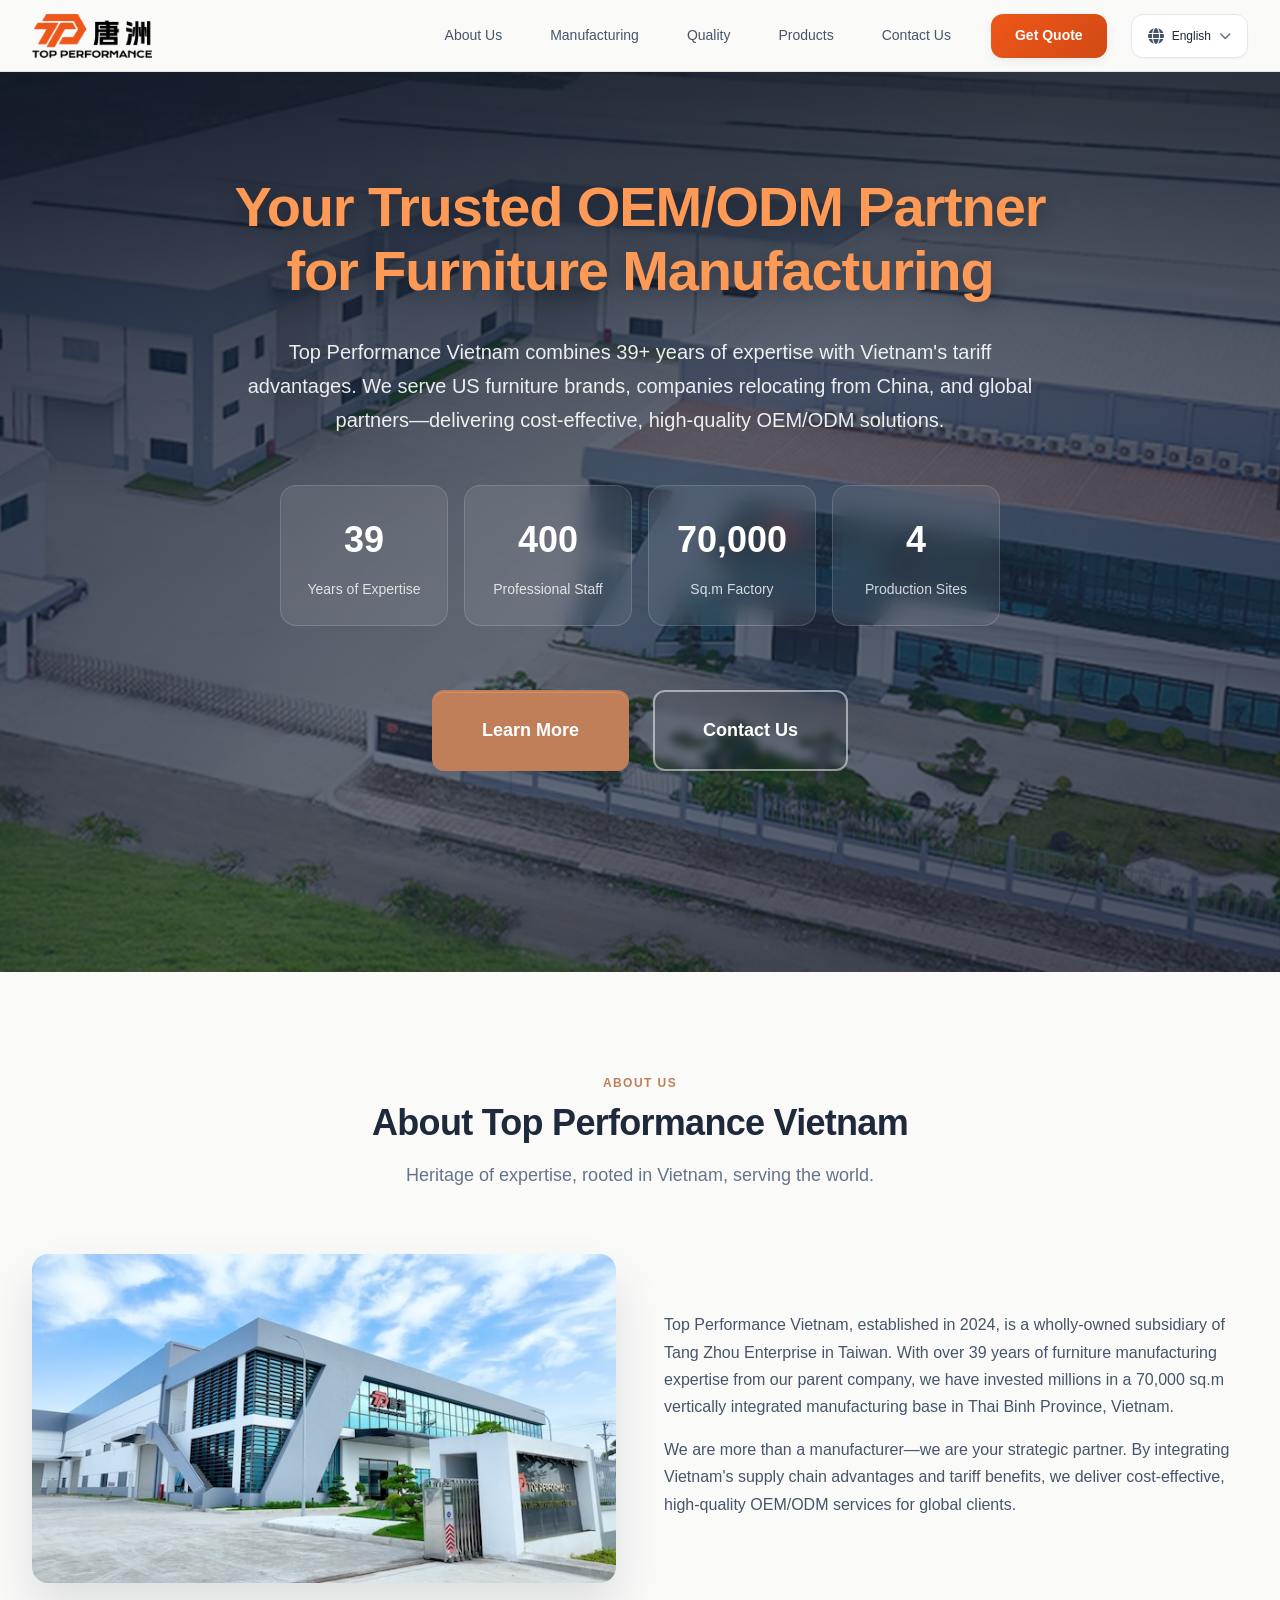
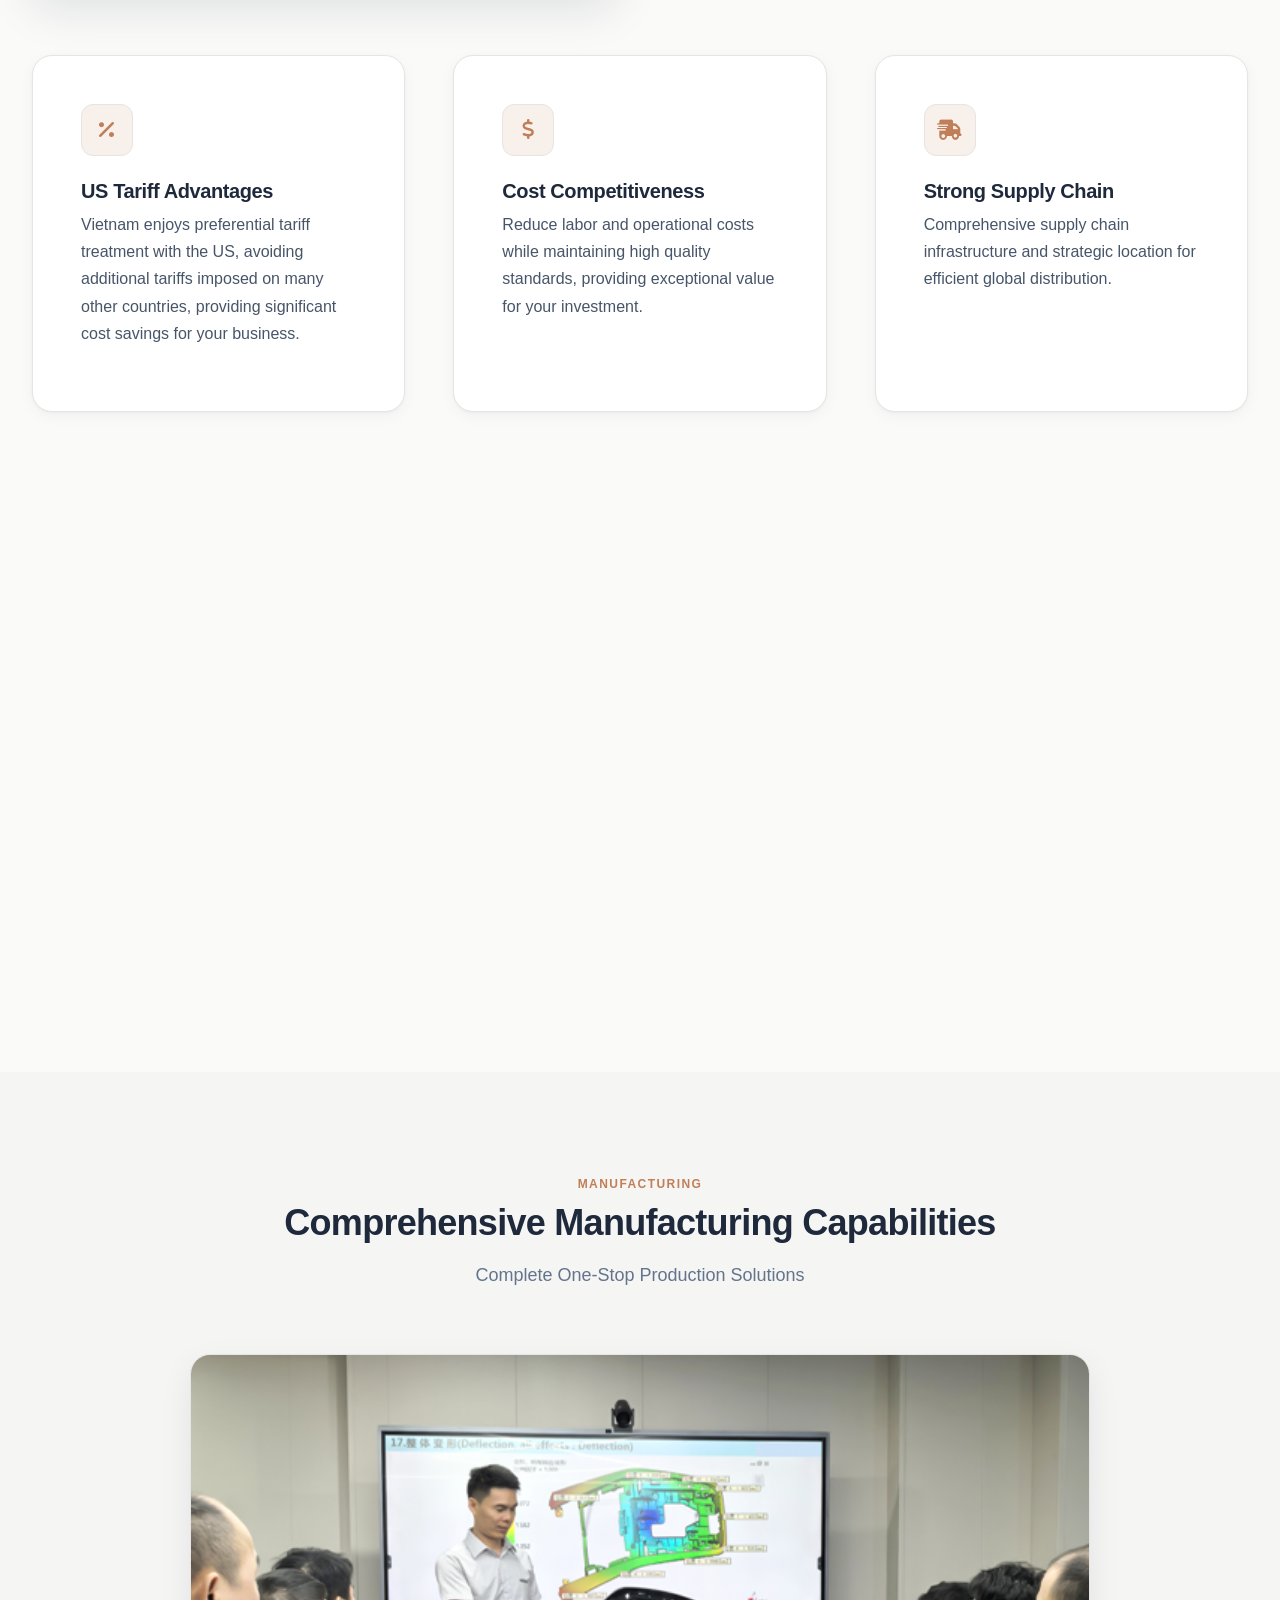
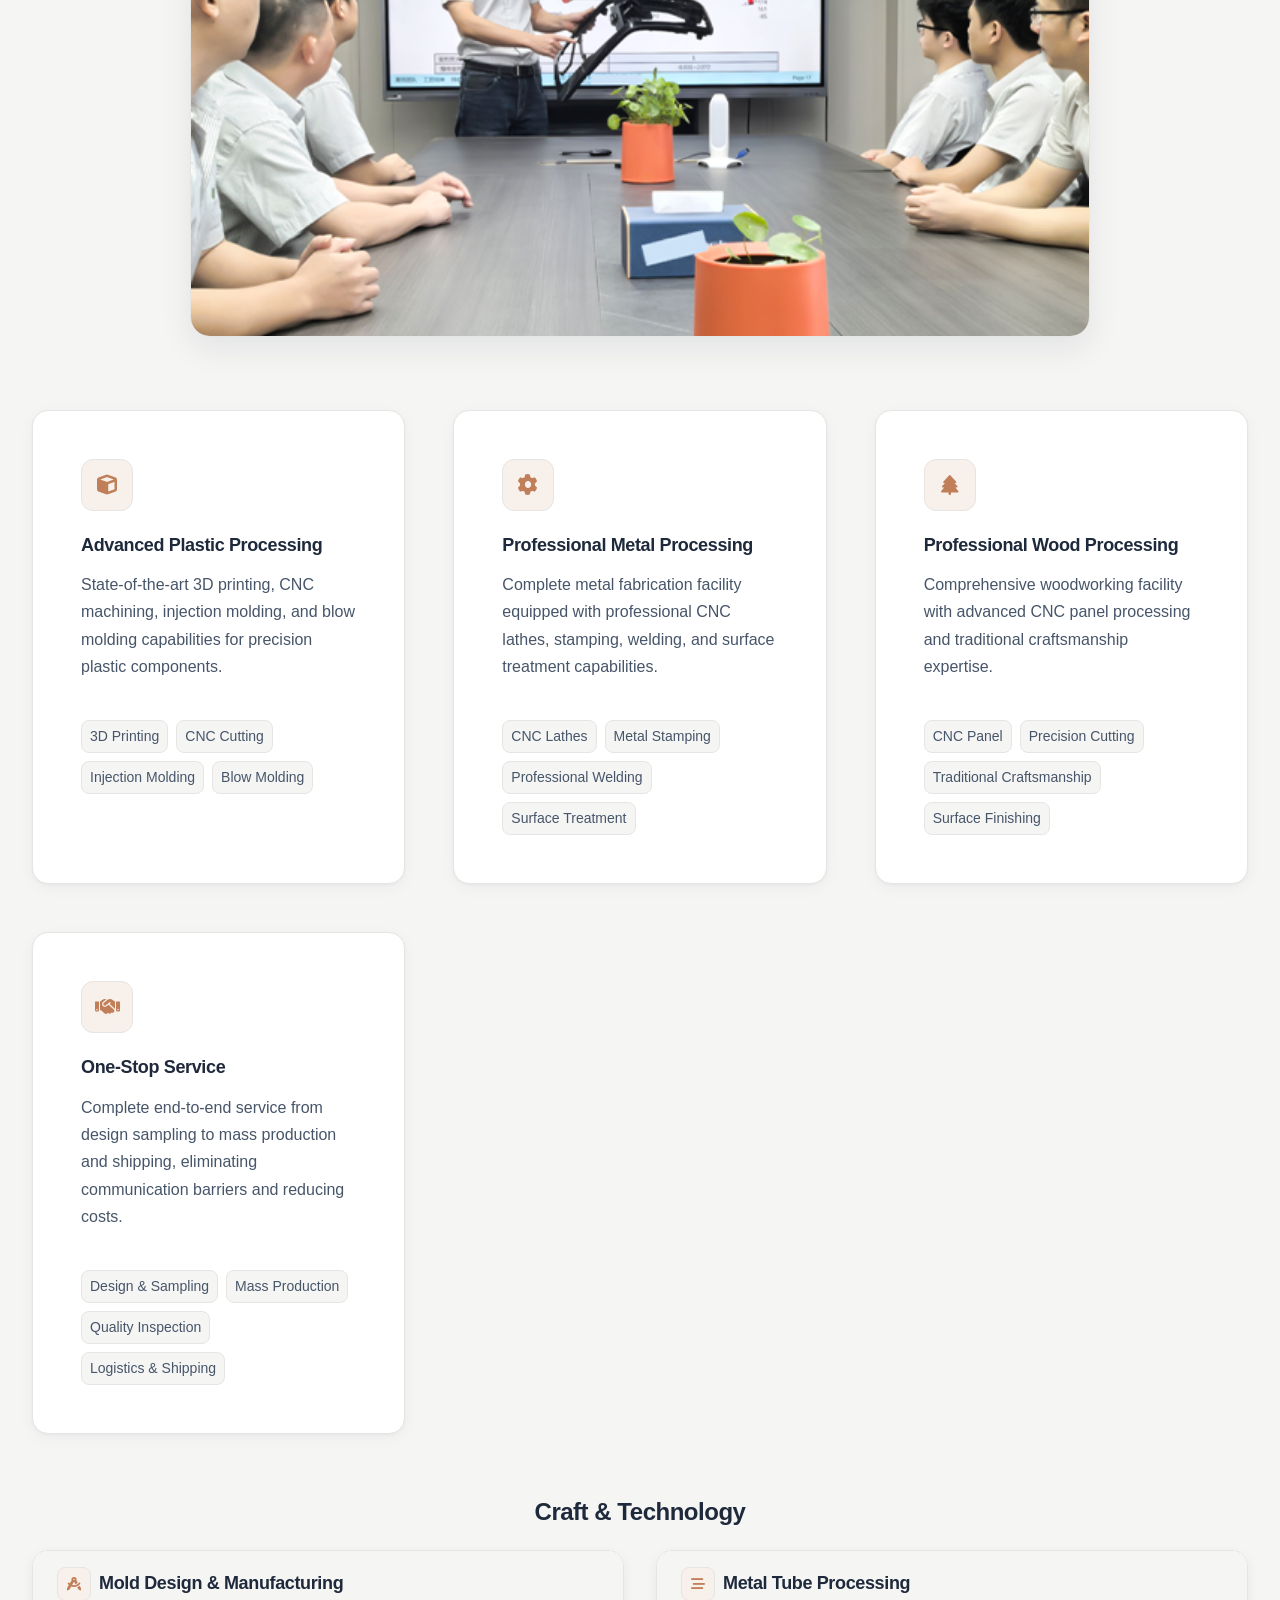
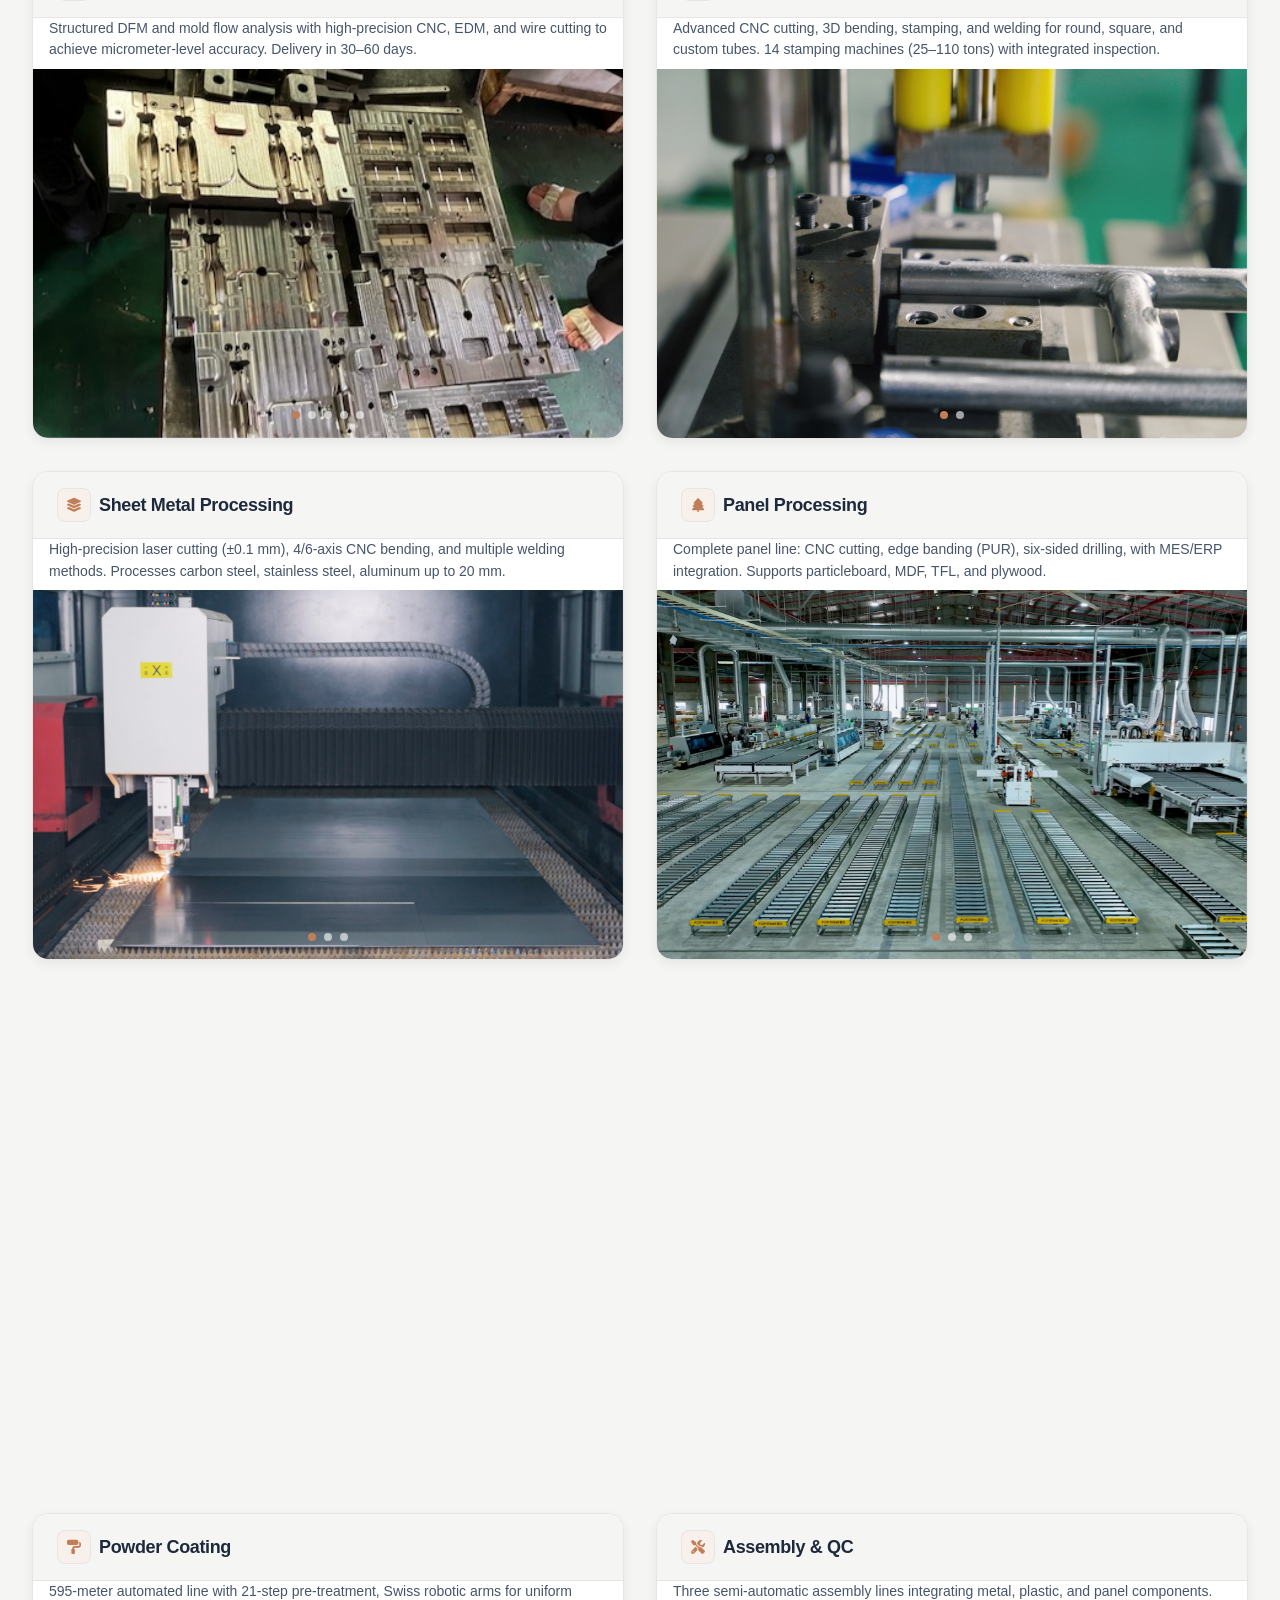
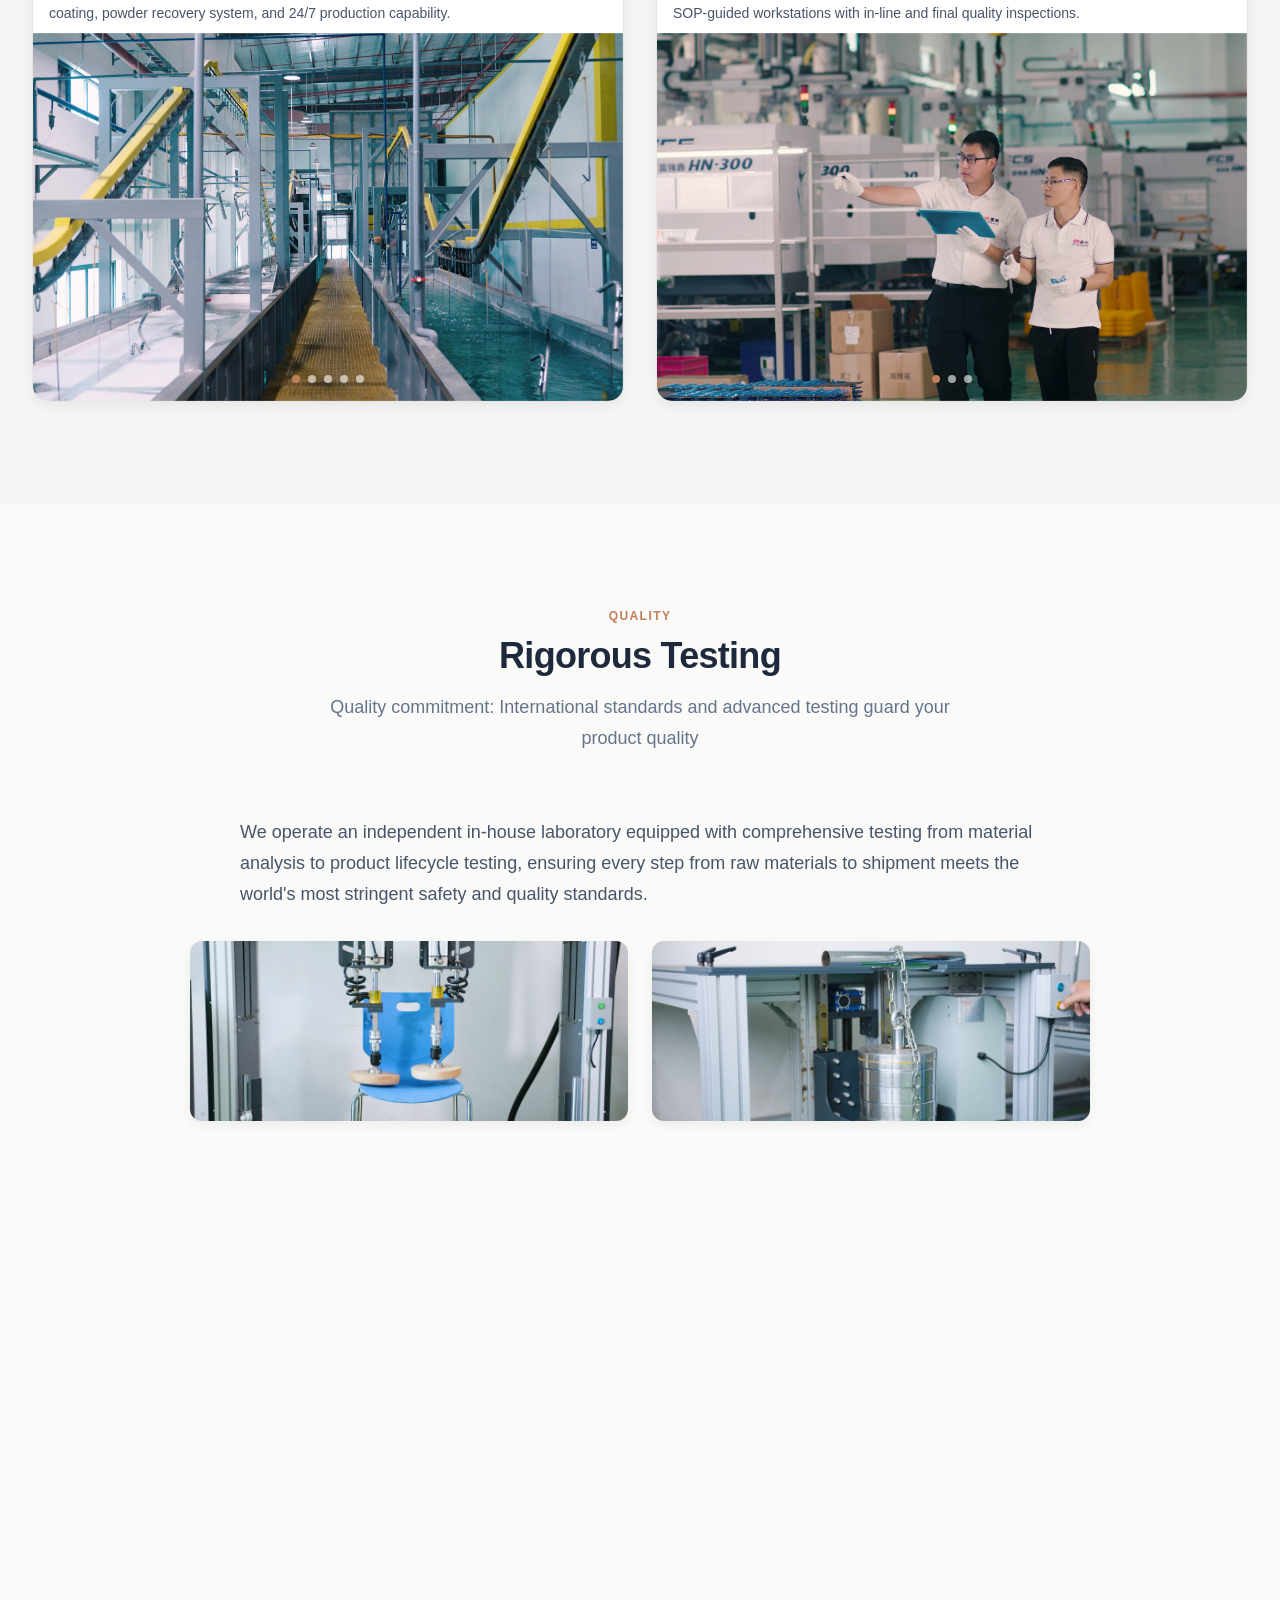
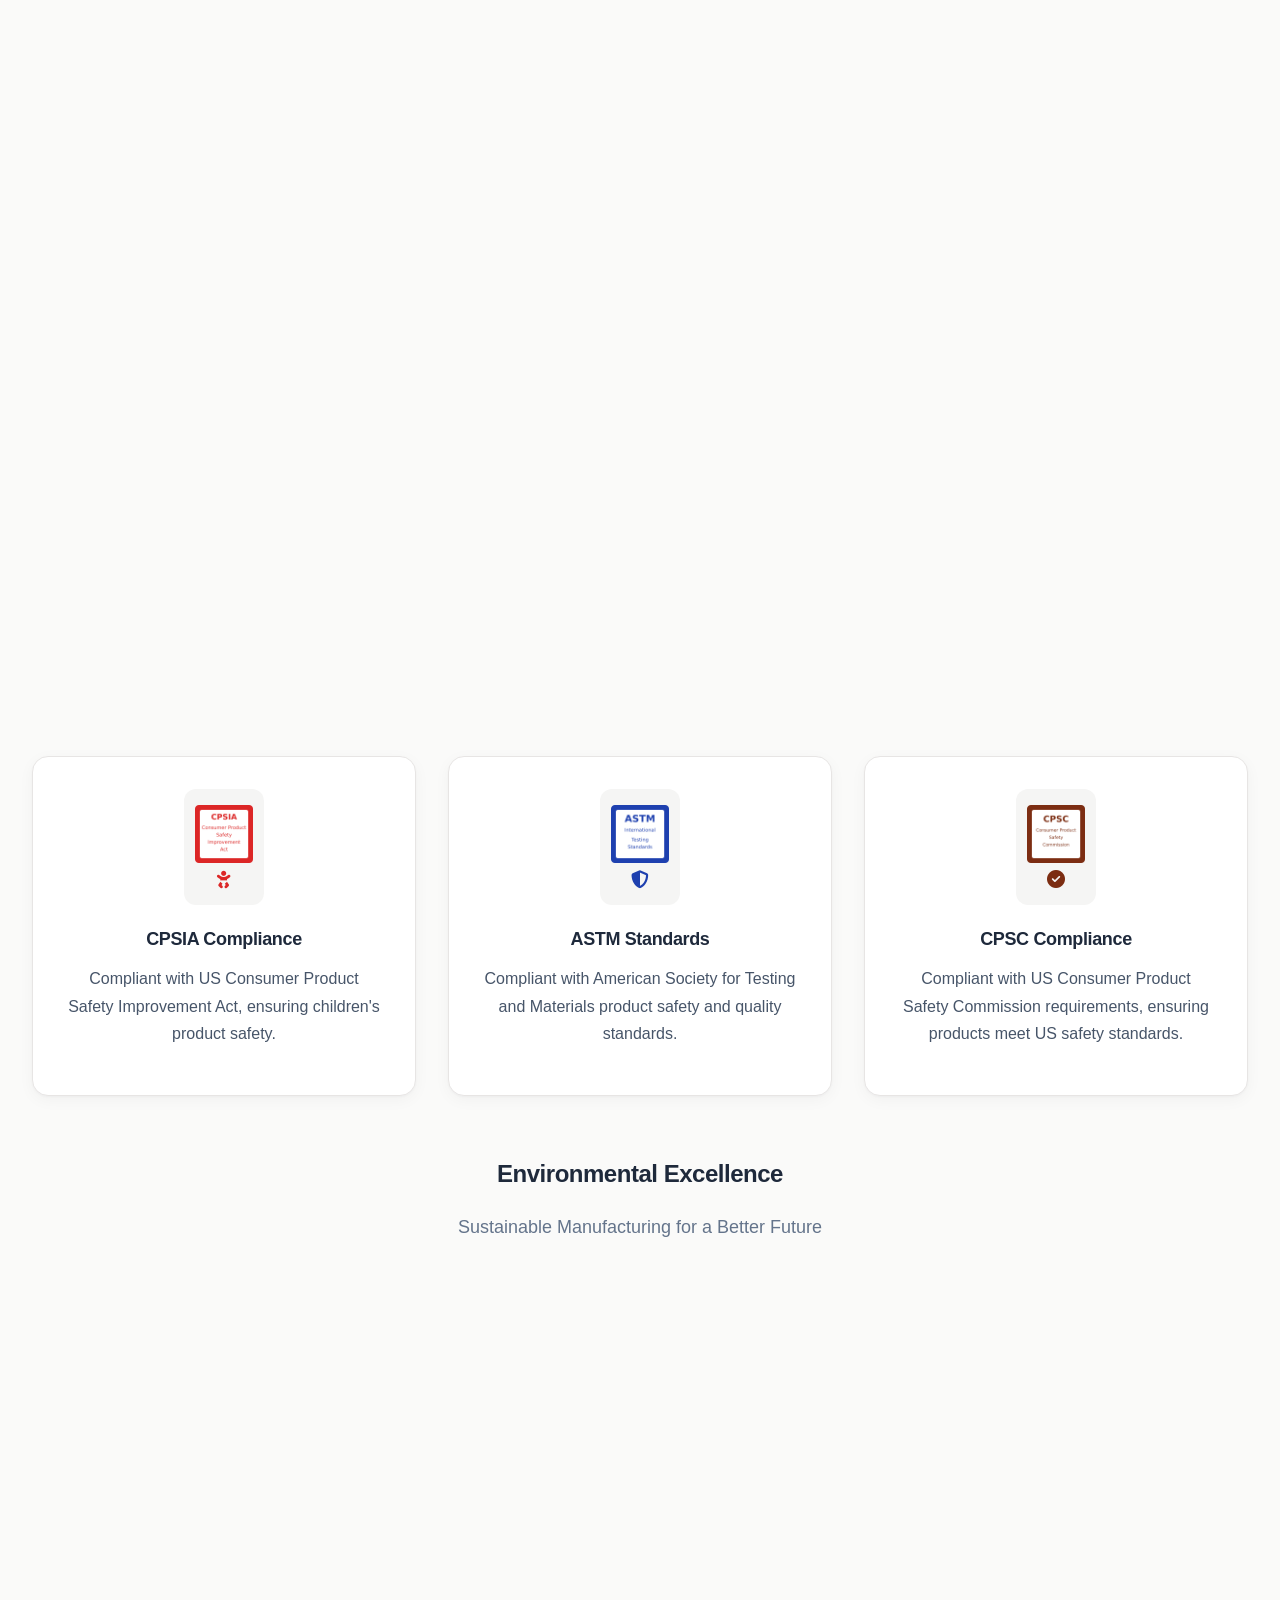
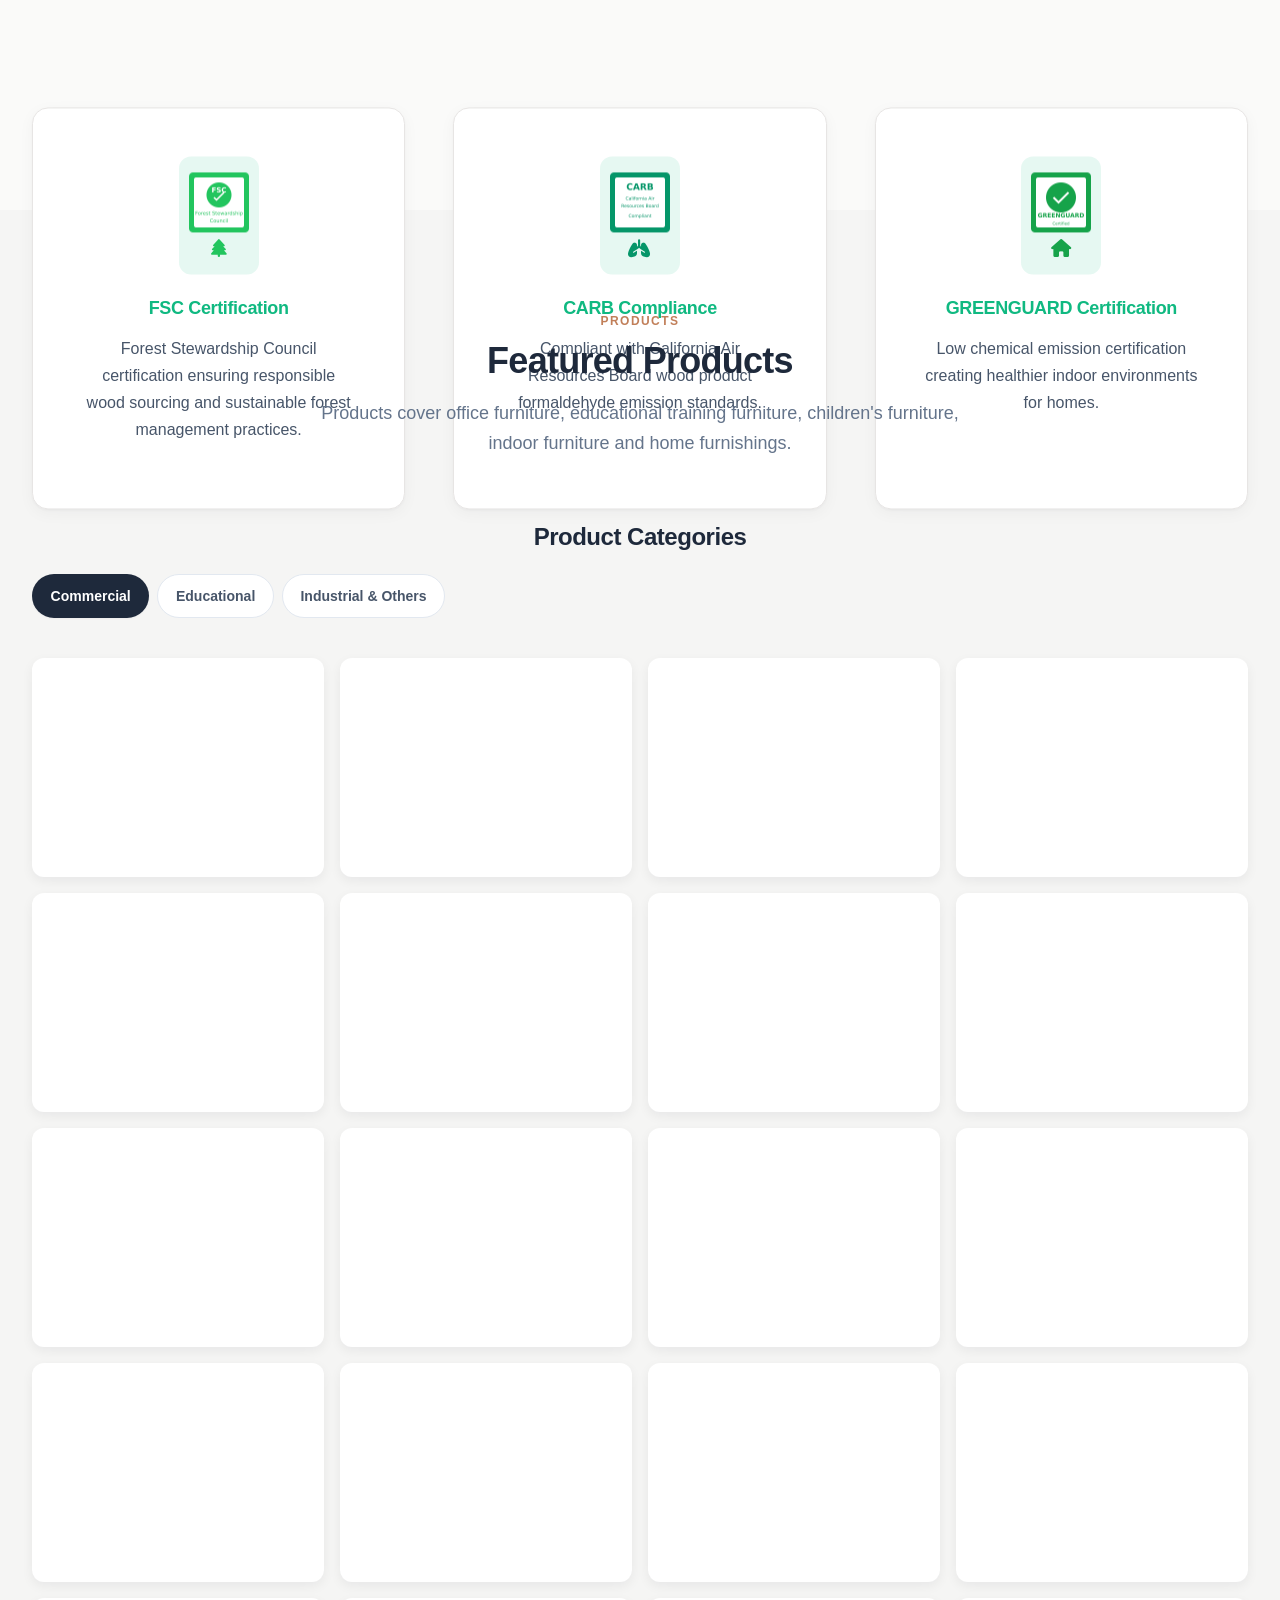
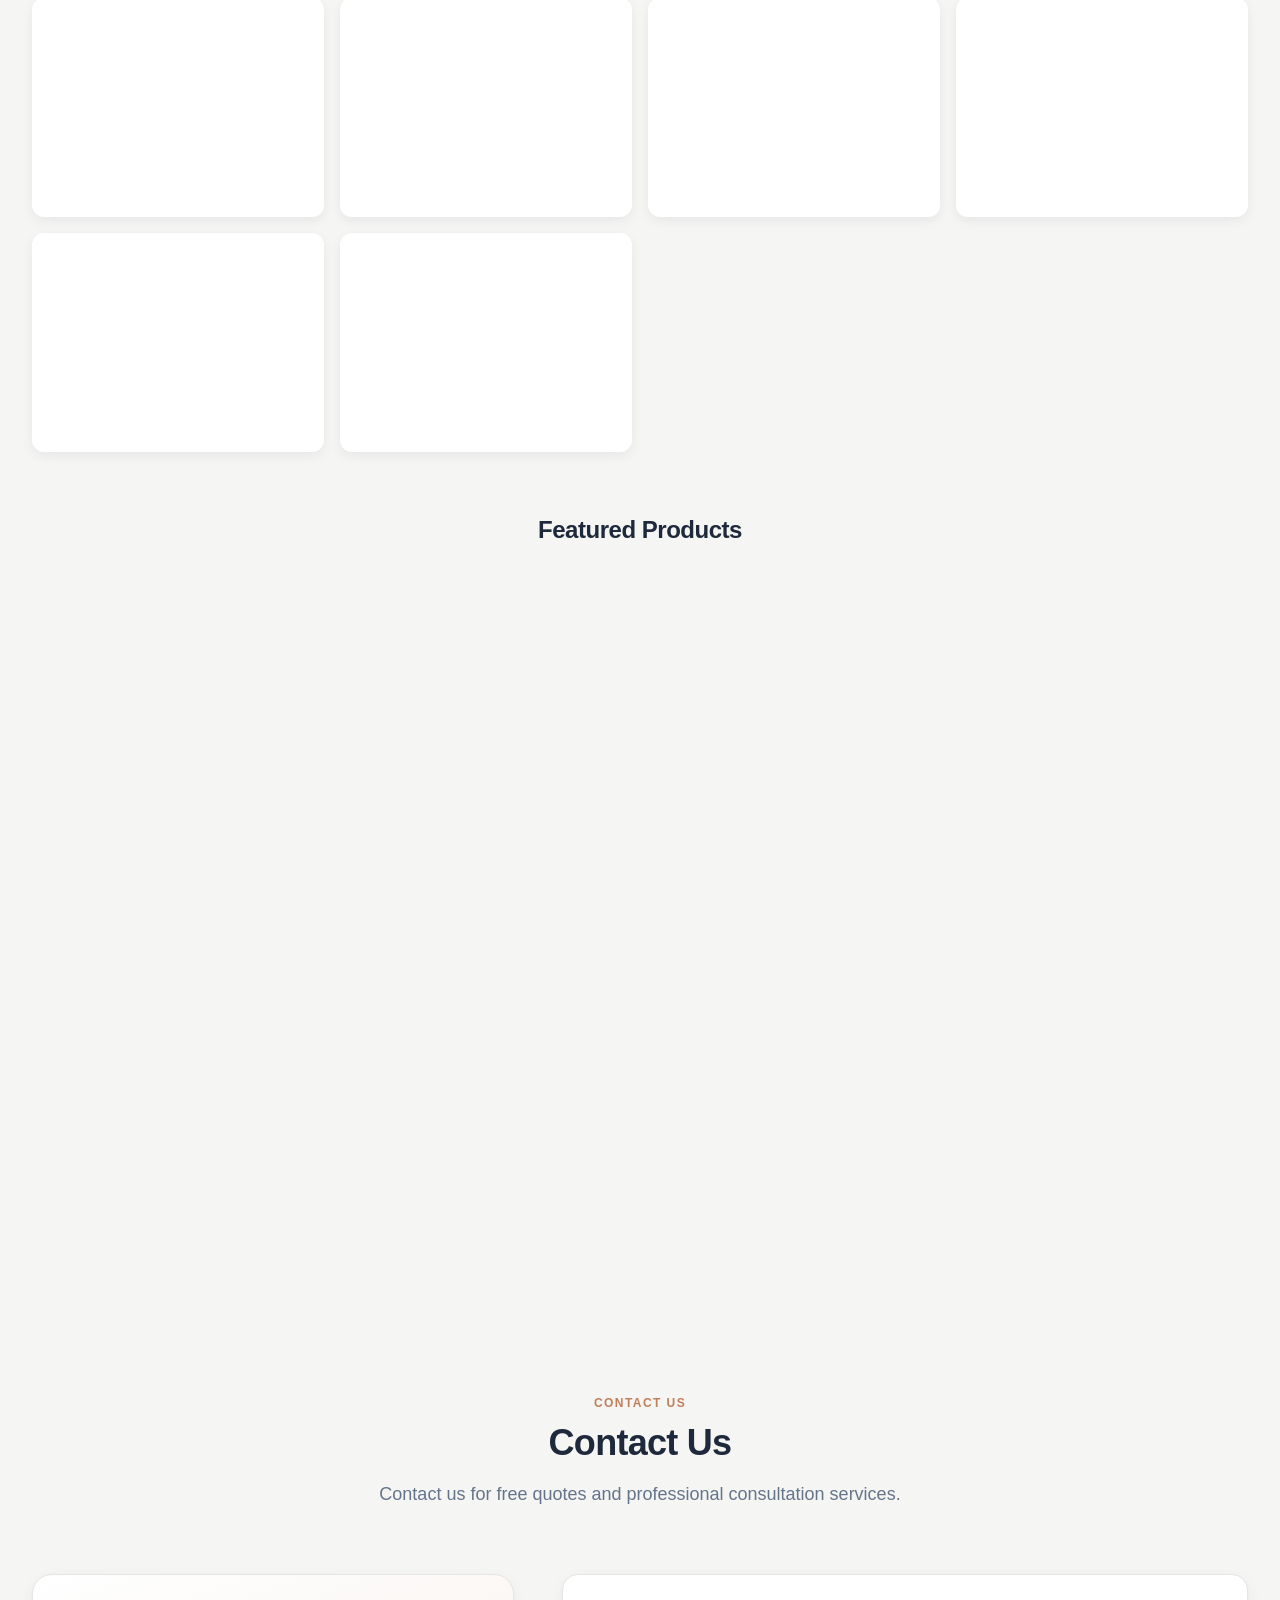
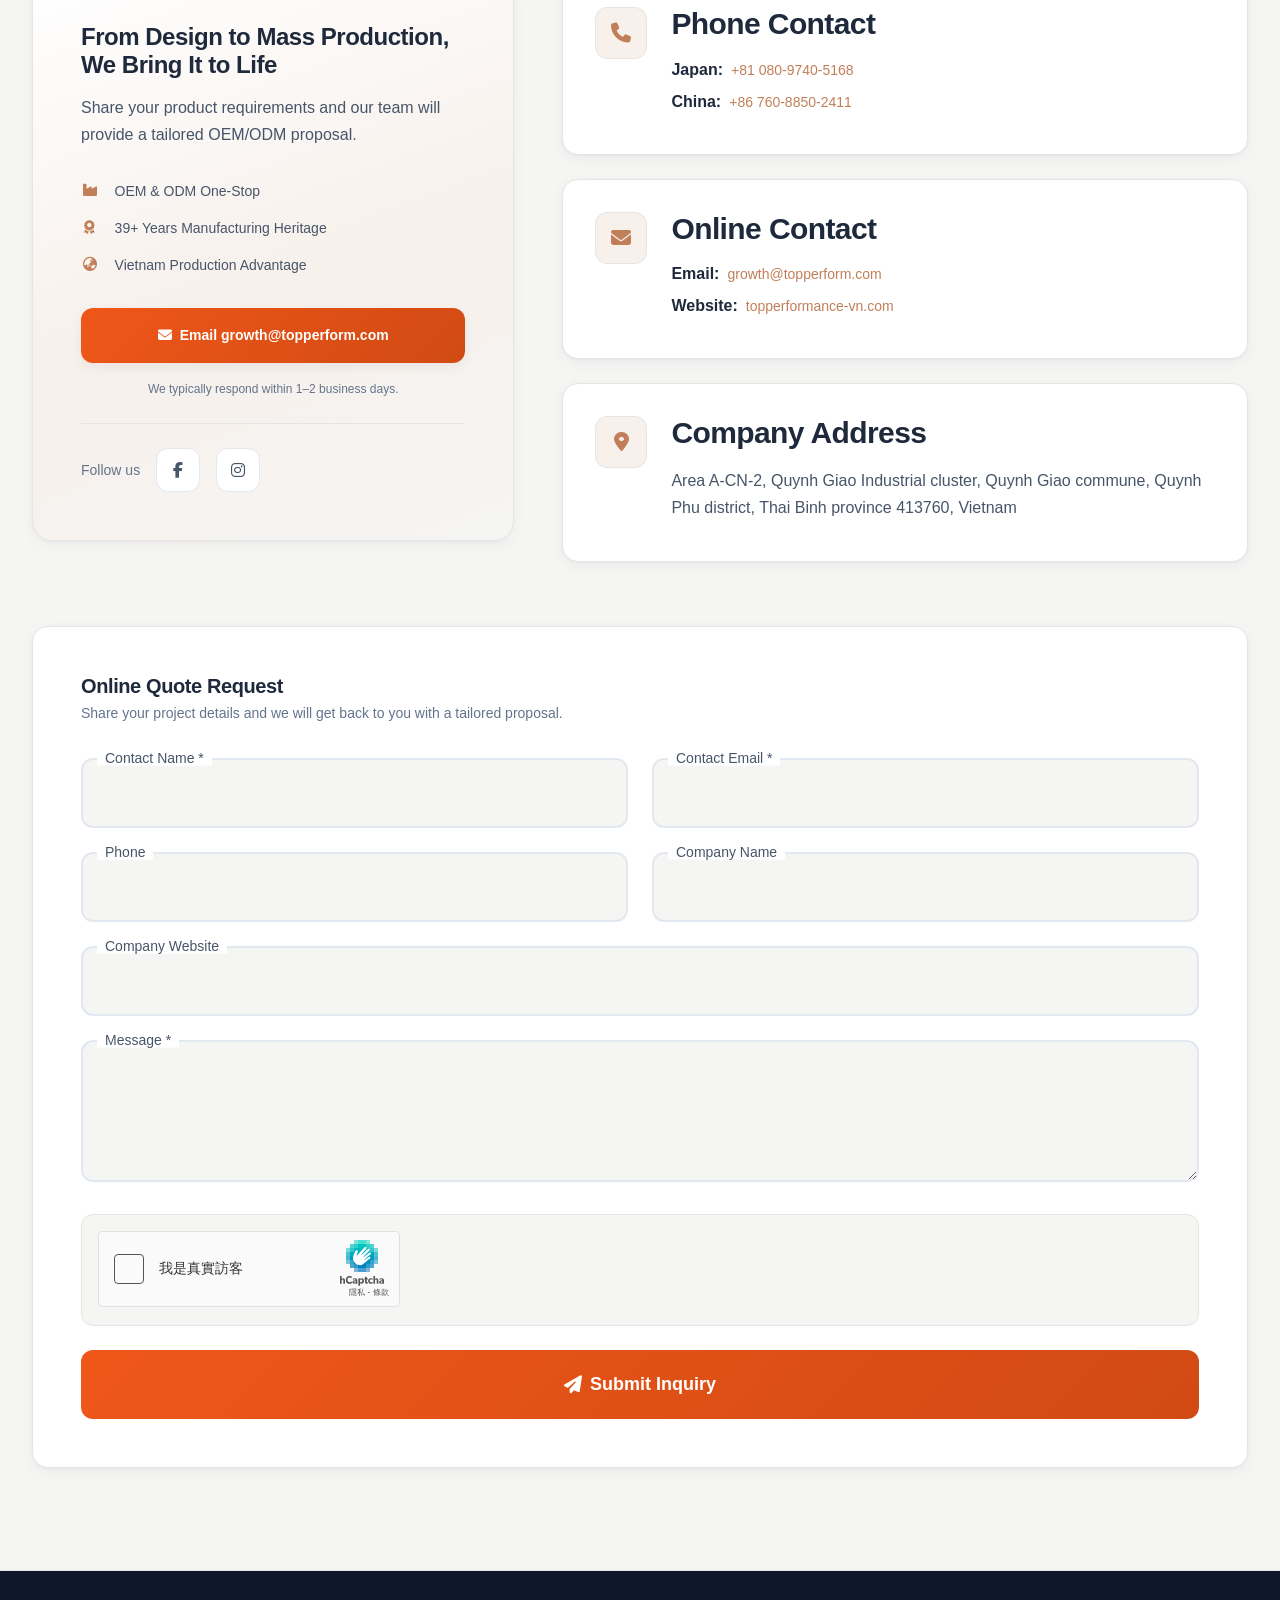
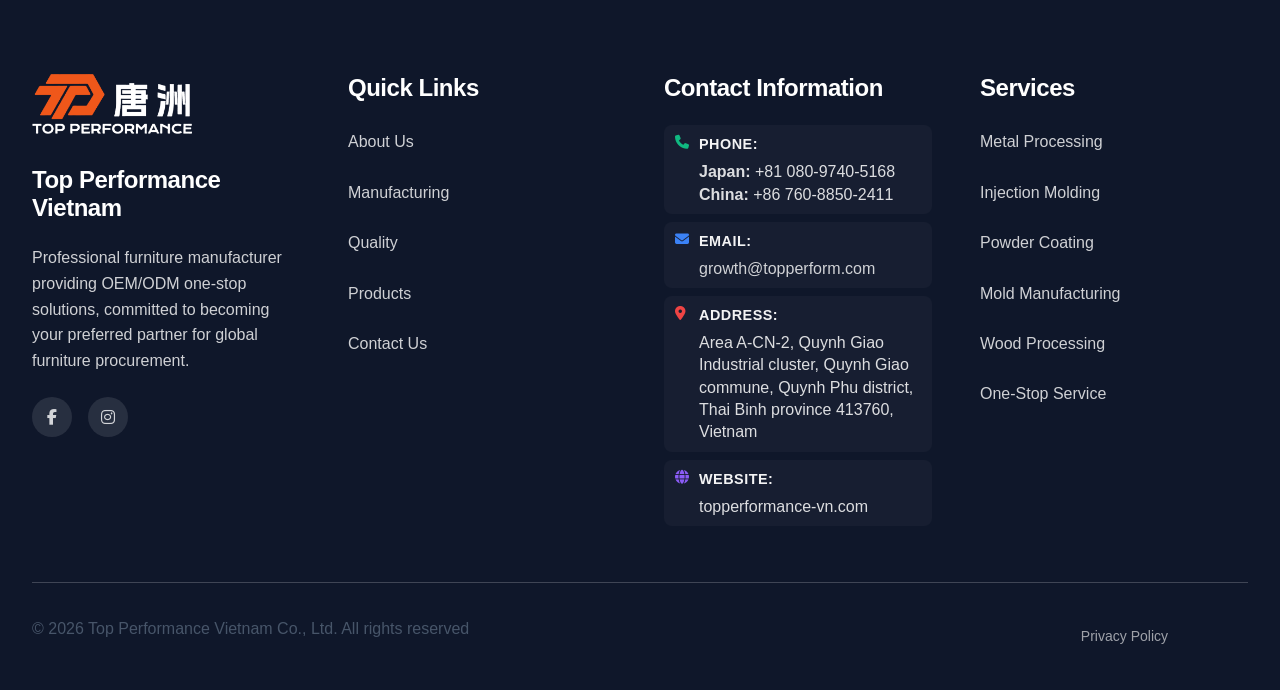
==== index.html @ a7544e26 "從舊主機搬移網站" ====
<!DOCTYPE html>
<html lang="zh-TW" data-theme="light"><head><meta http-equiv="Content-Type" content="text/html; charset=UTF-8">
    
    <meta name="viewport" content="width=device-width, initial-scale=1, viewport-fit=cover">
    <title>Top Performance Vietnam - Furniture Manufacturing Expert | OEM &amp; ODM Solutions</title>
    <meta name="description" content="Top Performance Vietnam Co., Ltd. Professional furniture manufacturer providing comprehensive OEM/ODM solutions with 39 years of expertise, complete certifications, eco-friendly manufacturing, and Vietnam production advantages.">
    <meta name="keywords" content="furniture manufacturing,OEM,ODM,office furniture,educational furniture,metal processing,injection molding,Vietnam manufacturing,ISO certification,environmental certification">
    
    <!-- Open Graph Protocol -->
    <meta property = "og:title" content            = "Top Performance Vietnam - Furniture Manufacturing Expert | OEM &amp; ODM Solutions">
    <meta property = "og:description" content      = "Top Performance Vietnam Co., Ltd. Professional furniture manufacturer providing comprehensive OEM/ODM solutions with 39 years of expertise, complete certifications, eco-friendly manufacturing, and Vietnam production advantages.">
    <meta property = "og:image" content            = "hero-banner.jpg">
    <meta property = "og:image:width" content      = "1920">
    <meta property = "og:image:height" content     = "960">
    <meta property = "og:image:alt" content        = "Top Performance Vietnam - Modern Furniture Manufacturing Facility">
    <meta property = "og:url" content              = "index.html">
    <meta property = "og:type" content             = "website">
    <meta property = "og:site_name" content        = "Top Performance Vietnam">
    <meta property = "og:locale" content           = "en_US">
    <meta property = "og:locale:alternate" content = "th_TH">
    <meta property = "og:locale:alternate" content = "zh_TW">
    <meta property = "og:locale:alternate" content = "vi_VN">
    <meta property = "og:locale:alternate" content = "ja_JP">
    <meta property = "og:locale:alternate" content = "ko_KR">
    <meta property = "og:locale:alternate" content = "zh_CN">
    
    <!-- Canonical & Hreflang -->
    <link rel="canonical" href="index.html">
    <link rel="alternate" hreflang="en" href="index.html">
    <link rel="alternate" hreflang="zh-TW" href="index.html">
    <link rel="alternate" hreflang="zh-CN" href="index.html">
    <link rel="alternate" hreflang="vi" href="index.html">
    <link rel="alternate" hreflang="th" href="index.html">
    <link rel="alternate" hreflang="ja" href="index.html">
    <link rel="alternate" hreflang="ko" href="index.html">
    <link rel="alternate" hreflang="x-default" href="index.html">

    <!-- Twitter Cards -->
    <meta name="twitter:card" content="summary_large_image">
    <meta name="twitter:title" content="Top Performance Vietnam - Furniture Manufacturing Expert">
    <meta name="twitter:description" content="Professional furniture manufacturer providing comprehensive OEM/ODM solutions with 39 years of expertise, complete certifications, and eco-friendly manufacturing.">
    <meta name="twitter:image" content="hero-banner.jpg">
    <meta name="twitter:image:alt" content="Top Performance Vietnam - Modern Furniture Manufacturing Facility">
    
    <!-- Additional Social Media Meta -->
    <meta name="author" content="Top Performance Vietnam Co., Ltd.">
    <meta name="robots" content="index, follow">
    <meta name="theme-color" content="#fafaf9">

    <script>
    (function () {
        var stored = localStorage.getItem('topp-theme');
        var prefersDark = window.matchMedia('(prefers-color-scheme: dark)').matches;
        document.documentElement.setAttribute('data-theme', stored || (prefersDark ? 'dark' : 'light'));
    })();
    </script>
    
    <!-- Favicon -->
    <link rel="icon" type="image/png" href="favicon.ico">
    
    <style>
        html { font-size: 16px; }
        body { margin: 0; font-family: Inter, system-ui, sans-serif; }
        .header { position: fixed; top: 0; width: 100%; z-index: 1000; height: 72px; }
        .main-content { margin-top: 72px; }
        .loading-screen {
            position: fixed; inset: 0; z-index: 9999;
            display: flex; align-items: center; justify-content: center;
            background: #0f172a;
        }
    </style>
    
    <!-- Structured Data -->
    <script type="application/ld+json">
    {
        "@context": "https://schema.org",
        "@type": "Organization",
        "name": "Top Performance Vietnam Co., Ltd.",
        "url": "./",
        "logo": "company-logo.png",
        "description": "Professional furniture manufacturer providing OEM/ODM one-stop solutions",
        "address": {
            "@type": "PostalAddress",
            "addressCountry": "VN",
            "addressRegion": "Thai Binh Province",
            "addressLocality": "Quynh Phu district"
        },
        "contactPoint": [
            {
                "@type": "ContactPoint",
                "telephone": "+81-80-9740-5168",
                "contactType": "sales",
                "areaServed": "JP"
            },
            {
                "@type": "ContactPoint",
                "telephone": "+86-760-8850-2411",
                "contactType": "sales",
                "areaServed": "CN"
            }
        ],
        "sameAs": [
            "https://topp.tw"
        ]
    }
    </script>
    <link rel="stylesheet" href="fonts/plus-jakarta-sans.css">
    <link rel="stylesheet" href="fonts/inter.css">
    <link rel="stylesheet" href="fontawesome/css/all.min.css">
    <link rel="stylesheet" href="css/tokens.css">
    <link rel="stylesheet" href="swiper/swiper-bundle.min.css">
    <link rel="stylesheet" href="css/style.css">
    <link rel="stylesheet" href="css/theme.css">
    <link rel="stylesheet" href="css/multilingual-layout.css">
    <link rel="stylesheet" href="aos/aos.css">
    <link rel="stylesheet" href="css/cf7-contact.css">
<style data-formspree-styles="">
    [data-fs-error],
    [data-fs-success] {
      display: none;
    }

    [data-fs-error][data-fs-active] {
      display: block;
      color: #dc3545;
    }

    [data-fs-error=""][data-fs-active] {
      padding: 12px;
      border-radius: 8px;
      margin-bottom: 20px;
      font-size: 14px;
      background: #f8d7da;
      border: 1px solid #f5c6cb;
    }

    [data-fs-error]:not([data-fs-error=""])[data-fs-active] {
      font-size: 12px;
      margin-top: 4px;
    }

    [data-fs-success][data-fs-active] {
      display: block;
      padding: 12px;
      border-radius: 8px;
      margin-bottom: 20px;
      font-size: 14px;
      background: #d4edda;
      color: #155724;
      border: 1px solid #c3e6cb;
    }

    [data-fs-field][aria-invalid="true"] {
      border-color: #dc3545;
    }
  </style></head>
<body class="topp-vn-home" data-aos-easing="ease-out-cubic" data-aos-duration="800" data-aos-delay="0" style="">

    <!-- Loading Screen -->
    

    <!-- Header -->
    <header class="header scrolled" id="header">
        <nav class="nav-container">
            <a href="#home" class="logo">
                <img src="company-logo-dark.png" alt="Top Performance Logo" class="logo-img logo-img--dark">
                <img src="company-logo.png" alt="" class="logo-img logo-img--light" aria-hidden="true">
            </a>
            
            <!-- Mobile Menu Toggle -->
            <button class="mobile-menu-toggle" aria-label="Toggle navigation menu">
                <span class="hamburger-line"></span>
                <span class="hamburger-line"></span>
                <span class="hamburger-line"></span>
            </button>
            
            <!-- Navigation Menu -->
            <div class="nav-menu-wrapper">
                <ul class="nav-menu">
                    <li><a href="#about" data-text="nav.about" class="nav-link">關於我們</a></li>
                    <li><a href="#manufacturing" class="nav-link" data-text="nav.capabilities">製造能力</a></li>
                    <li><a href="#quality" data-text="nav.quality" class="nav-link">品質</a></li>
                    <li><a href="#products" data-text="nav.products" class="nav-link">產品</a></li>
                    <li><a href="#contact" data-text="nav.contact" class="nav-link">聯繫我們</a></li>
                </ul>
                <a href="#quote-form" class="contact-btn header-quote-btn" data-text="nav.consultBtn">立即詢價</a>
                <div class="nav-actions">

                    <!--
                    <button type="button" class="theme-toggle" id="themeToggle" aria-label="切換至深色模式">
                        <i class="fas fa-sun icon-sun" aria-hidden="true"></i>
                        <i class="fas fa-moon icon-moon" aria-hidden="true"></i>
                    </button>
                    -->

                    <div class="language-dropdown">
                        <button class="language-toggle" id="languageToggle" aria-expanded="false">
                            <div class="language-display">
                                <i class="fas fa-globe language-icon"></i>
                                <span class="current-lang">繁體中文</span>
                                <i class="fas fa-chevron-down dropdown-arrow"></i>
                            </div>
                        </button>
                        <div class="language-menu" id="languageMenu" aria-hidden="true">
                            <div class="language-menu-sheet-header">
                                <h2 class="language-menu-sheet-title" data-text="nav.selectLanguage">選擇語言</h2>
                                <button type="button" class="language-menu-close" id="languageMenuClose" data-aria-label="nav.closeLanguage" aria-label="關閉語言選單">
                                    <i class="fas fa-times" aria-hidden="true"></i>
                                </button>
                            </div>
                            <div class="language-menu-scroll">
                                <div class="language-option" data-lang="en" data-name="English">
                                    <span class="lang-name">English</span>
                                    <span class="lang-code">EN</span>
                                </div>
                                <div class="language-option active" data-lang="zh-TW" data-name="繁體中文">
                                    <span class="lang-name">繁體中文</span>
                                    <span class="lang-code">繁</span>
                                </div>
                                <div class="language-option" data-lang="zh-CN" data-name="简体中文">
                                    <span class="lang-name">简体中文</span>
                                    <span class="lang-code">简</span>
                                </div>
                                <div class="language-option" data-lang="vi" data-name="Tiếng Việt">
                                    <span class="lang-name">Tiếng Việt</span>
                                    <span class="lang-code">VI</span>
                                </div>
                                <div class="language-option" data-lang="th" data-name="ไทย">
                                    <span class="lang-name">ไทย</span>
                                    <span class="lang-code">TH</span>
                                </div>
                                <div class="language-option" data-lang="ja" data-name="日本語">
                                    <span class="lang-name">日本語</span>
                                    <span class="lang-code">日</span>
                                </div>
                                <div class="language-option" data-lang="ko" data-name="한국어">
                                    <span class="lang-name">한국어</span>
                                    <span class="lang-code">한</span>
                                </div>
                            </div>
                        </div>
                    </div>
                </div>
            </div>
            
            <!-- Mobile Menu Overlay -->
            <div class="mobile-menu-overlay"></div>
        </nav>
    </header>

    <!-- Main Content -->
    <main class="main-content">
        <!-- Hero Section -->
        <section id="home" class="hero">
            <div class="hero-background">
                <video autoplay="" muted="" loop="" playsinline="" class="hero-video" poster="hero-banner.jpg" preload="metadata">
                    <source src="company-intro-3.mp4" type="video/mp4">
                </video>
                <div class="hero-overlay"></div>
            </div>
            <div class="hero-container">
                <div class="hero-content aos-init aos-animate" data-aos="fade-up" data-aos-duration="1000">
                    <h1 data-text="hero.title">越南製造<br>引領家具卓越品質</h1>
                    <p class="hero-subtitle" data-text="hero.subtitle">Top Performance Vietnam Co., Ltd. 憑藉39年專業經驗、尖端技術和全面一站式服務，為全球客戶提供世界級的OEM/ODM解決方案。</p>
                    <div class="hero-stats">
                        <div class="stat-item aos-init aos-animate" data-aos="fade-up" data-aos-delay="200">
                            <div class="stat-number" data-number="39">39</div>
                            <div class="stat-label" data-text="hero.stats.experience">年專業經驗</div>
                        </div>
                        <div class="stat-item aos-init aos-animate" data-aos="fade-up" data-aos-delay="300">
                            <div class="stat-number" data-number="400">400</div>
                            <div class="stat-label" data-text="hero.stats.employees">專業員工</div>
                        </div>
                        <div class="stat-item aos-init aos-animate" data-aos="fade-up" data-aos-delay="400">
                            <div class="stat-number" data-number="70000">70,000</div>
                            <div class="stat-label" data-text="hero.stats.factory">平方米工廠</div>
                        </div>
                        <div class="stat-item aos-init aos-animate" data-aos="fade-up" data-aos-delay="500">
                            <div class="stat-number" data-number="4">4</div>
                            <div class="stat-label" data-text="hero.stats.locations">生產基地</div>
                        </div>
                    </div>
                    <div class="hero-cta aos-init aos-animate" data-aos="fade-up" data-aos-delay="600">
                        <a href="#about" class="btn-primary" data-text="hero.learnMore">了解更多</a>
                        <a href="#contact" class="btn-secondary" data-text="hero.contactUs">聯繫我們</a>
                    </div>
                </div>
            </div>
            <div class="scroll-indicator">
                <div class="scroll-icon"></div>
            </div>
        </section>

        <!-- ==================== 1. ABOUT ==================== -->
        <section id="about" class="section about">
            <div class="container">
                <div class="section-header aos-init aos-animate" data-aos="fade-up" style="opacity: 1; transform: translateY(0px);">
                    <span class="section-eyebrow" data-text="nav.about">關於我們</span>
                    <h2 class="section-title" data-text="about.title">關於Top Performance Vietnam</h2>
                    <p class="section-subtitle" data-text="about.lead">傳承專業，立足越南，放眼全球</p>
                </div>
                <div class="about-hero-block aos-init aos-animate" data-aos="fade-up" style="opacity: 1; transform: translateY(0px);">
                    <div class="about-factory-image">
                        <img src="top_performance_front_door.jpg" alt="Top Performance Vietnam Factory" loading="lazy">
                    </div>
                    <div class="about-lead-text">
                        <p data-text="about.subtitle">Top Performance Vietnam 成立於2024年，是台灣唐洲企業旗下的全資子公司。我們挾帶母公司超過39年的家具製造經驗，在越南太平省投資千萬美元，建立了一座70,000平方米的垂直整合製造基地。</p>
                        <p data-text="about.partner">我們不僅僅是製造商，更是客戶的策略夥伴。透過整合越南在地的供應鏈優勢與關稅利益，我們為全球客戶提供兼具成本效益與高品質的OEM/ODM服務。</p>
                    </div>
                </div>
                <!-- Vietnam Advantage -->
                <div class="advantage-grid aos-init aos-animate" data-aos="fade-up" style="opacity: 1; transform: translateY(0px);">
                    <div class="advantage-card">
                        <div class="advantage-icon"><i class="fas fa-percentage"></i></div>
                        <h3 data-text="vietnamAdvantage.tariffTitle">美國關稅優勢</h3>
                        <p data-text="vietnamAdvantage.tariffContent">越南享受對美優惠關稅待遇，避免了對許多其他國家徵收的額外關稅。</p>
                    </div>
                    <div class="advantage-card">
                        <div class="advantage-icon"><i class="fas fa-dollar-sign"></i></div>
                        <h3 data-text="vietnamAdvantage.costTitle">成本競爭力</h3>
                        <p data-text="vietnamAdvantage.costContent">在保持高品質標準的同時降低人工和營運成本，為您的投資提供卓越價值。</p>
                    </div>
                    <div class="advantage-card">
                        <div class="advantage-icon"><i class="fas fa-shipping-fast"></i></div>
                        <h3 data-text="vietnamAdvantage.supplyTitle">強大供應鏈</h3>
                        <p data-text="vietnamAdvantage.supplyContent">完善的供應鏈基礎設施和高效全球分銷的戰略位置。</p>
                    </div>
                </div>
                <!-- Who We Serve -->
                <div class="who-we-serve-grid mt-section aos-init aos-animate" data-aos="fade-up">
                    <div class="who-card">
                        <div class="who-icon"><i class="fas fa-store"></i></div>
                        <h4 data-text="whoWeServe.usBrands">美國家具品牌</h4>
                        <p data-text="whoWeServe.usBrandsDesc">美國市場中擁有全美零售據點的大型家具品牌—我們提供規模化優質交付。</p>
                    </div>
                    <div class="who-card">
                        <div class="who-icon"><i class="fas fa-shipping-fast"></i></div>
                        <h4 data-text="whoWeServe.relocation">產線轉移</h4>
                        <p data-text="whoWeServe.relocationDesc">面臨美國關稅或尋求供應鏈多元化的企業—我們協助您順利將生產轉移至越南。</p>
                    </div>
                    <div class="who-card">
                        <div class="who-icon"><i class="fas fa-globe-asia"></i></div>
                        <h4 data-text="whoWeServe.global">全球夥伴</h4>
                        <p data-text="whoWeServe.globalDesc">越南、中國、日本、韓國家具商—我們歡迎ODM專案與產能合作。</p>
                    </div>
                    <div class="who-card">
                        <div class="who-icon"><i class="fas fa-lightbulb"></i></div>
                        <h4 data-text="whoWeServe.startups">新創與成長品牌</h4>
                        <p data-text="whoWeServe.startupsDesc">新品牌或產能不足的品牌—我們的ODM設計與OEM製造助您快速上市。</p>
                    </div>
                </div>
                <!-- Workplace -->
                <!--
                <div class="mt-section">
                    <h3 class="section-title section-title--sub" data-text="workplace.title" data-aos="fade-up">Workplace-Friendly Environment</h3>
                    <div class="workplace-commitments" data-aos="fade-up">
                        <div class="workplace-commit">
                            <i class="fas fa-hand-holding-usd"></i>
                            <h4 data-text="workplace.compensation">Competitive Compensation</h4>
                            <p data-text="workplace.compensationDesc">Offering salaries and benefits that truly value your contribution.</p>
                        </div>
                        <div class="workplace-commit">
                            <i class="fas fa-balance-scale"></i>
                            <h4 data-text="workplace.workLife">Work-Life Harmony</h4>
                            <p data-text="workplace.workLifeDesc">Respecting your personal time with reasonable working hours.</p>
                        </div>
                        <div class="workplace-commit">
                            <i class="fas fa-gavel"></i>
                            <h4 data-text="workplace.ethics">Ethical Standards</h4>
                            <p data-text="workplace.ethicsDesc">Upholding strict international labor laws with zero tolerance for forced labor.</p>
                        </div>
                    </div>
                    <div class="workplace-gallery" data-aos="fade-up">
                        <img src="assets/images/workplace/workplace_friendly_environment_01.jpg" alt="Workplace" loading="lazy">
                        <img src="assets/images/workplace/workplace_friendly_environment_02.jpg" alt="Workplace" loading="lazy">
                        <img src="assets/images/workplace/workplace_friendly_environment_03.jpg" alt="Workplace" loading="lazy">
                    </div>
                </div>
                -->
            </div>
        </section>

        <!-- ==================== 2. MANUFACTURING ==================== -->
        <section id="manufacturing" class="section capabilities bg-light">
            <div class="container">
                <div class="section-header aos-init aos-animate" data-aos="fade-up" style="opacity: 1; transform: translateY(0px);">
                    <span class="section-eyebrow" data-text="nav.capabilities">製造能力</span>
                    <h2 class="section-title" data-text="capabilities.title">全面製造能力</h2>
                    <p class="section-subtitle" data-text="capabilities.subtitle">完整的一站式生產解決方案</p>
                </div>
                <div class="service-overview-showcase aos-init aos-animate" data-aos="fade-up" style="opacity: 1; transform: translateY(0px);">
                    <img src="service-overview.png" alt="Manufacturing Services Overview" class="showcase-image">
                </div>
                <div class="capabilities-grid">
                    <div class="capability-card aos-init aos-animate" data-aos="fade-up" data-aos-delay="100" style="opacity: 1; transform: translateY(0px);">
                        <div class="capability-icon"><i class="fas fa-cube"></i></div>
                        <h3 data-text="capabilities.plastic.title">先進塑料加工</h3>
                        <p data-text="capabilities.plastic.description">用於精密塑料部件的最先進3D列印、CNC加工、射出成型和吹塑成型能力。</p>
                        <div class="capability-features">
                            <span class="feature-tag" data-text="capabilities.plastic.features.feature1">3D列印</span>
                            <span class="feature-tag" data-text="capabilities.plastic.features.feature2">CNC切割</span>
                            <span class="feature-tag" data-text="capabilities.plastic.features.feature3">射出成型</span>
                            <span class="feature-tag" data-text="capabilities.plastic.features.feature4">吹塑成型</span>
                        </div>
                    </div>
                    <div class="capability-card aos-init aos-animate" data-aos="fade-up" data-aos-delay="200" style="opacity: 1; transform: translateY(0px);">
                        <div class="capability-icon"><i class="fas fa-cog"></i></div>
                        <h3 data-text="capabilities.metal.title">專業金屬加工</h3>
                        <p data-text="capabilities.metal.description">配備專業CNC車床、沖壓、焊接和表面處理能力的完整金屬加工設施。</p>
                        <div class="capability-features">
                            <span class="feature-tag" data-text="capabilities.metal.features.feature1">CNC車床</span>
                            <span class="feature-tag" data-text="capabilities.metal.features.feature2">金屬沖壓</span>
                            <span class="feature-tag" data-text="capabilities.metal.features.feature3">專業焊接</span>
                            <span class="feature-tag" data-text="capabilities.metal.features.feature4">表面處理</span>
                        </div>
                    </div>
                    <div class="capability-card aos-init aos-animate" data-aos="fade-up" data-aos-delay="300" style="opacity: 1; transform: translateY(0px);">
                        <div class="capability-icon"><i class="fas fa-tree"></i></div>
                        <h3 data-text="capabilities.wood.title">專業木材加工</h3>
                        <p data-text="capabilities.wood.description">具有先進CNC板材加工和傳統工藝專業知識的綜合木工設施。</p>
                        <div class="capability-features">
                            <span class="feature-tag" data-text="capabilities.wood.features.feature1">CNC面板</span>
                            <span class="feature-tag" data-text="capabilities.wood.features.feature2">精密切割</span>
                            <span class="feature-tag" data-text="capabilities.wood.features.feature3">傳統工藝</span>
                            <span class="feature-tag" data-text="capabilities.wood.features.feature4">表面拋光</span>
                        </div>
                    </div>
                    <div class="capability-card aos-init aos-animate" data-aos="fade-up" data-aos-delay="400" style="opacity: 1; transform: translateY(0px);">
                        <div class="capability-icon"><i class="fas fa-handshake"></i></div>
                        <h3 data-text="capabilities.service.title">一條龍服務</h3>
                        <p data-text="capabilities.service.description">從設計打樣到批量生產和運輸的完整端到端服務。</p>
                        <div class="capability-features">
                            <span class="feature-tag" data-text="capabilities.service.features.feature1">設計&amp;打樣</span>
                            <span class="feature-tag" data-text="capabilities.service.features.feature2">批量生產</span>
                            <span class="feature-tag" data-text="capabilities.service.features.feature3">品質檢測</span>
                            <span class="feature-tag" data-text="capabilities.service.features.feature4">物流&amp;運輸</span>
                        </div>
                    </div>
                </div>
                <!-- Craft galleries -->
                <h3 class="section-title section-title--sub aos-init aos-animate" data-text="craft.title" data-aos="fade-up" style="opacity: 1; transform: translateY(0px);">工藝類型</h3>
                <div class="craft-grid-modern">
                    <!-- Mold Design -->
                    <div class="craft-card aos-init aos-animate" data-aos="fade-up" data-aos-delay="100" style="opacity: 1; transform: translateY(0px);">
                        <div class="craft-card-header">
                            <div class="craft-icon"><i class="fas fa-drafting-compass"></i></div>
                            <h4 data-text="craft.mold.title">模具設計與製造</h4>
                        </div>
                        <p class="craft-card-desc" data-text="craft.mold.desc">結構化DFM與模流分析，高精密CNC、EDM、線切割達微米級精度。交期30–60天。</p>
                        <div class="swiper craft-swiper swiper-initialized swiper-horizontal swiper-pointer-events swiper-backface-hidden">
                            <div class="swiper-wrapper" id="swiper-wrapper-2fa94907e10f8c929" aria-live="off" style="transform: translate3d(-2440px, 0px, 0px); transition-duration: 0ms;"><div class="swiper-slide swiper-slide-duplicate swiper-slide-duplicate-next" data-swiper-slide-index="4" role="group" aria-label="5 / 5" style="width: 590px; margin-right: 20px;"><img src="mold_manufacturing_05.jpg" alt="Mold" loading="lazy" style="cursor: zoom-in;"></div>
                                <div class="swiper-slide" data-swiper-slide-index="0" role="group" aria-label="1 / 5" style="width: 590px; margin-right: 20px;"><img src="mold_manufacturing_01.jpg" alt="Mold" loading="lazy" style="cursor: zoom-in;"></div>
                                <div class="swiper-slide" data-swiper-slide-index="1" role="group" aria-label="2 / 5" style="width: 590px; margin-right: 20px;"><img src="mold_manufacturing_02.jpg" alt="Mold" loading="lazy" style="cursor: zoom-in;"></div>
                                <div class="swiper-slide swiper-slide-prev" data-swiper-slide-index="2" role="group" aria-label="3 / 5" style="width: 590px; margin-right: 20px;"><img src="mold_manufacturing_03.jpg" alt="Mold" loading="lazy" style="cursor: zoom-in;"></div>
                                <div class="swiper-slide swiper-slide-active" data-swiper-slide-index="3" role="group" aria-label="4 / 5" style="width: 590px; margin-right: 20px;"><img src="mold_manufacturing_04.jpg" alt="Mold" loading="lazy" style="cursor: zoom-in;"></div>
                                <div class="swiper-slide swiper-slide-next" data-swiper-slide-index="4" role="group" aria-label="5 / 5" style="width: 590px; margin-right: 20px;"><img src="mold_manufacturing_05.jpg" alt="Mold" loading="lazy" style="cursor: zoom-in;"></div>
                            <div class="swiper-slide swiper-slide-duplicate" data-swiper-slide-index="0" role="group" aria-label="1 / 5" style="width: 590px; margin-right: 20px;"><img src="mold_manufacturing_01.jpg" alt="Mold" loading="lazy" style="cursor: zoom-in;"></div></div>
                            <div class="swiper-pagination swiper-pagination-clickable swiper-pagination-bullets swiper-pagination-horizontal"><span class="swiper-pagination-bullet" tabindex="0" role="button" aria-label="Go to slide 1"></span><span class="swiper-pagination-bullet" tabindex="0" role="button" aria-label="Go to slide 2"></span><span class="swiper-pagination-bullet" tabindex="0" role="button" aria-label="Go to slide 3"></span><span class="swiper-pagination-bullet swiper-pagination-bullet-active" tabindex="0" role="button" aria-label="Go to slide 4" aria-current="true"></span><span class="swiper-pagination-bullet" tabindex="0" role="button" aria-label="Go to slide 5"></span></div>
                            <div class="swiper-button-next" tabindex="0" role="button" aria-label="Next slide" aria-controls="swiper-wrapper-2fa94907e10f8c929"></div>
                            <div class="swiper-button-prev" tabindex="0" role="button" aria-label="Previous slide" aria-controls="swiper-wrapper-2fa94907e10f8c929"></div>
                        <span class="swiper-notification" aria-live="assertive" aria-atomic="true"></span></div>
                    </div>

                    <!-- Metal Tube -->
                    <div class="craft-card aos-init aos-animate" data-aos="fade-up" data-aos-delay="150" style="opacity: 1; transform: translateY(0px);">
                        <div class="craft-card-header">
                            <div class="craft-icon"><i class="fas fa-stream"></i></div>
                            <h4 data-text="craft.metalPipe.title">金屬管材加工</h4>
                        </div>
                        <p class="craft-card-desc" data-text="craft.metalPipe.desc">先進CNC切割、3D彎管、沖壓及焊接，支援圓管、方管和異型管。14台沖壓機（25–110噸）配備整合式檢測。</p>
                        <div class="swiper craft-swiper swiper-initialized swiper-horizontal swiper-pointer-events swiper-backface-hidden">
                            <div class="swiper-wrapper" id="swiper-wrapper-e2d6910c481085d288" aria-live="off" style="transform: translate3d(-1830px, 0px, 0px); transition-duration: 0ms;"><div class="swiper-slide swiper-slide-duplicate swiper-slide-next swiper-slide-duplicate-prev" data-swiper-slide-index="1" role="group" aria-label="2 / 2" style="width: 590px; margin-right: 20px;"><img src="metal_pipe_processing_02.jpg" alt="Metal pipe" loading="lazy" style="cursor: zoom-in;"></div>
                                <div class="swiper-slide swiper-slide-duplicate-active" data-swiper-slide-index="0" role="group" aria-label="1 / 2" style="width: 590px; margin-right: 20px;"><img src="metal_pipe_processing_01.jpg" alt="Metal pipe" loading="lazy" style="cursor: zoom-in;"></div>
                                <div class="swiper-slide swiper-slide-prev swiper-slide-duplicate-next" data-swiper-slide-index="1" role="group" aria-label="2 / 2" style="width: 590px; margin-right: 20px;"><img src="metal_pipe_processing_02.jpg" alt="Metal pipe" loading="lazy" style="cursor: zoom-in;"></div>
                            <div class="swiper-slide swiper-slide-duplicate swiper-slide-active" data-swiper-slide-index="0" role="group" aria-label="1 / 2" style="width: 590px; margin-right: 20px;"><img src="metal_pipe_processing_01.jpg" alt="Metal pipe" loading="lazy" style="cursor: zoom-in;"></div></div>
                            <div class="swiper-pagination swiper-pagination-clickable swiper-pagination-bullets swiper-pagination-horizontal"><span class="swiper-pagination-bullet swiper-pagination-bullet-active" tabindex="0" role="button" aria-label="Go to slide 1" aria-current="true"></span><span class="swiper-pagination-bullet" tabindex="0" role="button" aria-label="Go to slide 2"></span></div>
                            <div class="swiper-button-next" tabindex="0" role="button" aria-label="Next slide" aria-controls="swiper-wrapper-e2d6910c481085d288"></div>
                            <div class="swiper-button-prev" tabindex="0" role="button" aria-label="Previous slide" aria-controls="swiper-wrapper-e2d6910c481085d288"></div>
                        <span class="swiper-notification" aria-live="assertive" aria-atomic="true"></span></div>
                    </div>

                    <!-- Sheet Metal -->
                    <div class="craft-card aos-init aos-animate" data-aos="fade-up" data-aos-delay="200" style="opacity: 1; transform: translateY(0px);">
                        <div class="craft-card-header">
                            <div class="craft-icon"><i class="fas fa-layer-group"></i></div>
                            <h4 data-text="craft.sheetMetal.title">鈑金加工</h4>
                        </div>
                        <p class="craft-card-desc" data-text="craft.sheetMetal.desc">高精度雷射切割（±0.1mm）、4/6軸CNC折彎及多種焊接方式。加工碳鋼、不鏽鋼、鋁材至20mm。</p>
                        <div class="swiper craft-swiper swiper-initialized swiper-horizontal swiper-pointer-events swiper-backface-hidden">
                            <div class="swiper-wrapper" id="swiper-wrapper-0f1093e6422c8f9d3" aria-live="off" style="transform: translate3d(-1830px, 0px, 0px); transition-duration: 0ms;"><div class="swiper-slide swiper-slide-duplicate swiper-slide-duplicate-active" data-swiper-slide-index="2" role="group" aria-label="3 / 3" style="width: 590px; margin-right: 20px;"><img src="metal_sheet_cnc_bending_02.jpg" alt="Sheet metal" loading="lazy" style="cursor: zoom-in;"></div>
                                <div class="swiper-slide swiper-slide-duplicate-next" data-swiper-slide-index="0" role="group" aria-label="1 / 3" style="width: 590px; margin-right: 20px;"><img src="metal_sheet_laser_cutting_01.jpg" alt="Sheet metal" loading="lazy" style="cursor: zoom-in;"></div>
                                <div class="swiper-slide swiper-slide-prev" data-swiper-slide-index="1" role="group" aria-label="2 / 3" style="width: 590px; margin-right: 20px;"><img src="metal_sheet_cnc_bending_01.jpg" alt="Sheet metal" loading="lazy" style="cursor: zoom-in;"></div>
                                <div class="swiper-slide swiper-slide-active" data-swiper-slide-index="2" role="group" aria-label="3 / 3" style="width: 590px; margin-right: 20px;"><img src="metal_sheet_cnc_bending_02.jpg" alt="Sheet metal" loading="lazy" style="cursor: zoom-in;"></div>
                            <div class="swiper-slide swiper-slide-duplicate swiper-slide-next" data-swiper-slide-index="0" role="group" aria-label="1 / 3" style="width: 590px; margin-right: 20px;"><img src="metal_sheet_laser_cutting_01.jpg" alt="Sheet metal" loading="lazy" style="cursor: zoom-in;"></div></div>
                            <div class="swiper-pagination swiper-pagination-clickable swiper-pagination-bullets swiper-pagination-horizontal"><span class="swiper-pagination-bullet" tabindex="0" role="button" aria-label="Go to slide 1"></span><span class="swiper-pagination-bullet" tabindex="0" role="button" aria-label="Go to slide 2"></span><span class="swiper-pagination-bullet swiper-pagination-bullet-active" tabindex="0" role="button" aria-label="Go to slide 3" aria-current="true"></span></div>
                            <div class="swiper-button-next" tabindex="0" role="button" aria-label="Next slide" aria-controls="swiper-wrapper-0f1093e6422c8f9d3"></div>
                            <div class="swiper-button-prev" tabindex="0" role="button" aria-label="Previous slide" aria-controls="swiper-wrapper-0f1093e6422c8f9d3"></div>
                        <span class="swiper-notification" aria-live="assertive" aria-atomic="true"></span></div>
                    </div>

                    <!-- Panel Processing -->
                    <div class="craft-card aos-init aos-animate" data-aos="fade-up" data-aos-delay="250" style="opacity: 1; transform: translateY(0px);">
                        <div class="craft-card-header">
                            <div class="craft-icon"><i class="fas fa-tree"></i></div>
                            <h4 data-text="craft.panel.title">板材加工</h4>
                        </div>
                        <p class="craft-card-desc" data-text="craft.panel.desc">完整板材產線：CNC裁切、封邊（PUR）、六面鑽孔，MES/ERP整合。支援刨花板、MDF、TFL及合板。</p>
                        <div class="swiper craft-swiper swiper-initialized swiper-horizontal swiper-pointer-events swiper-backface-hidden">
                            <div class="swiper-wrapper" id="swiper-wrapper-65c70ec8cf222c37" aria-live="off" style="transform: translate3d(-1830px, 0px, 0px); transition-duration: 0ms;"><div class="swiper-slide swiper-slide-duplicate swiper-slide-duplicate-active" data-swiper-slide-index="2" role="group" aria-label="3 / 3" style="width: 590px; margin-right: 20px;"><img src="panel_processing_line_03.jpg" alt="Panel" loading="lazy" style="cursor: zoom-in;"></div>
                                <div class="swiper-slide swiper-slide-duplicate-next" data-swiper-slide-index="0" role="group" aria-label="1 / 3" style="width: 590px; margin-right: 20px;"><img src="panel_processing_line_01.jpg" alt="Panel" loading="lazy" style="cursor: zoom-in;"></div>
                                <div class="swiper-slide swiper-slide-prev" data-swiper-slide-index="1" role="group" aria-label="2 / 3" style="width: 590px; margin-right: 20px;"><img src="panel_processing_line_02.jpg" alt="Panel" loading="lazy" style="cursor: zoom-in;"></div>
                                <div class="swiper-slide swiper-slide-active" data-swiper-slide-index="2" role="group" aria-label="3 / 3" style="width: 590px; margin-right: 20px;"><img src="panel_processing_line_03.jpg" alt="Panel" loading="lazy" style="cursor: zoom-in;"></div>
                            <div class="swiper-slide swiper-slide-duplicate swiper-slide-next" data-swiper-slide-index="0" role="group" aria-label="1 / 3" style="width: 590px; margin-right: 20px;"><img src="panel_processing_line_01.jpg" alt="Panel" loading="lazy" style="cursor: zoom-in;"></div></div>
                            <div class="swiper-pagination swiper-pagination-clickable swiper-pagination-bullets swiper-pagination-horizontal"><span class="swiper-pagination-bullet" tabindex="0" role="button" aria-label="Go to slide 1"></span><span class="swiper-pagination-bullet" tabindex="0" role="button" aria-label="Go to slide 2"></span><span class="swiper-pagination-bullet swiper-pagination-bullet-active" tabindex="0" role="button" aria-label="Go to slide 3" aria-current="true"></span></div>
                            <div class="swiper-button-next" tabindex="0" role="button" aria-label="Next slide" aria-controls="swiper-wrapper-65c70ec8cf222c37"></div>
                            <div class="swiper-button-prev" tabindex="0" role="button" aria-label="Previous slide" aria-controls="swiper-wrapper-65c70ec8cf222c37"></div>
                        <span class="swiper-notification" aria-live="assertive" aria-atomic="true"></span></div>
                    </div>

                    <!-- Blow Molding -->
                    <div class="craft-card aos-init aos-animate" data-aos="fade-up" data-aos-delay="300">
                        <div class="craft-card-header">
                            <div class="craft-icon"><i class="fas fa-wind"></i></div>
                            <h4 data-text="craft.blowMolding.title">全尺寸吹塑</h4>
                        </div>
                        <p class="craft-card-desc" data-text="craft.blowMolding.desc">大噸位擠出吹塑機生產超大型中空部件。HDPE/PP材料，可程式化壁厚控制，一體成型大尺寸家具面板。</p>
                        <div class="swiper craft-swiper swiper-initialized swiper-horizontal swiper-pointer-events swiper-backface-hidden">
                            <div class="swiper-wrapper" id="swiper-wrapper-3efa15e9395ea6ef" aria-live="off" style="transform: translate3d(-1830px, 0px, 0px); transition-duration: 0ms;"><div class="swiper-slide swiper-slide-duplicate swiper-slide-next swiper-slide-duplicate-prev" data-swiper-slide-index="1" role="group" aria-label="2 / 2" style="width: 590px; margin-right: 20px;"><img src="blow_molding_video_01.gif" alt="Blow molding" loading="lazy" style="cursor: zoom-in;"></div>
                                <div class="swiper-slide swiper-slide-duplicate-active" data-swiper-slide-index="0" role="group" aria-label="1 / 2" style="width: 590px; margin-right: 20px;"><img src="blow_molding_machine_01.jpg" alt="Blow molding" loading="lazy" style="cursor: zoom-in;"></div>
                                <div class="swiper-slide swiper-slide-prev swiper-slide-duplicate-next" data-swiper-slide-index="1" role="group" aria-label="2 / 2" style="width: 590px; margin-right: 20px;"><img src="blow_molding_video_01.gif" alt="Blow molding" loading="lazy" style="cursor: zoom-in;"></div>
                            <div class="swiper-slide swiper-slide-duplicate swiper-slide-active" data-swiper-slide-index="0" role="group" aria-label="1 / 2" style="width: 590px; margin-right: 20px;"><img src="blow_molding_machine_01.jpg" alt="Blow molding" loading="lazy" style="cursor: zoom-in;"></div></div>
                            <div class="swiper-pagination swiper-pagination-clickable swiper-pagination-bullets swiper-pagination-horizontal"><span class="swiper-pagination-bullet swiper-pagination-bullet-active" tabindex="0" role="button" aria-label="Go to slide 1" aria-current="true"></span><span class="swiper-pagination-bullet" tabindex="0" role="button" aria-label="Go to slide 2"></span></div>
                            <div class="swiper-button-next" tabindex="0" role="button" aria-label="Next slide" aria-controls="swiper-wrapper-3efa15e9395ea6ef"></div>
                            <div class="swiper-button-prev" tabindex="0" role="button" aria-label="Previous slide" aria-controls="swiper-wrapper-3efa15e9395ea6ef"></div>
                        <span class="swiper-notification" aria-live="assertive" aria-atomic="true"></span></div>
                    </div>

                    <!-- Injection Molding -->
                    <div class="craft-card aos-init aos-animate" data-aos="fade-up" data-aos-delay="350">
                        <div class="craft-card-header">
                            <div class="craft-icon"><i class="fas fa-fill-drip"></i></div>
                            <h4 data-text="craft.injection.title">全尺寸注塑</h4>
                        </div>
                        <p class="craft-card-desc" data-text="craft.injection.desc">120至1,250噸伺服液壓精密注塑機。加工PP、ABS、尼龍、PC及玻纖複合材料。模具壽命超過50萬模次。</p>
                        <div class="swiper craft-swiper swiper-initialized swiper-horizontal swiper-pointer-events swiper-backface-hidden">
                            <div class="swiper-wrapper" id="swiper-wrapper-ec1662404878ea75" aria-live="off" style="transform: translate3d(-1830px, 0px, 0px); transition-duration: 0ms;"><div class="swiper-slide swiper-slide-duplicate swiper-slide-duplicate-active" data-swiper-slide-index="2" role="group" aria-label="3 / 3" style="width: 590px; margin-right: 20px;"><img src="injection_molding_machine_03.jpg" alt="Injection" loading="lazy" style="cursor: zoom-in;"></div>
                                <div class="swiper-slide swiper-slide-duplicate-next" data-swiper-slide-index="0" role="group" aria-label="1 / 3" style="width: 590px; margin-right: 20px;"><img src="injection_molding_machine_01.jpg" alt="Injection" loading="lazy" style="cursor: zoom-in;"></div>
                                <div class="swiper-slide swiper-slide-prev" data-swiper-slide-index="1" role="group" aria-label="2 / 3" style="width: 590px; margin-right: 20px;"><img src="injection_molding_machine_02.jpg" alt="Injection" loading="lazy" style="cursor: zoom-in;"></div>
                                <div class="swiper-slide swiper-slide-active" data-swiper-slide-index="2" role="group" aria-label="3 / 3" style="width: 590px; margin-right: 20px;"><img src="injection_molding_machine_03.jpg" alt="Injection" loading="lazy" style="cursor: zoom-in;"></div>
                            <div class="swiper-slide swiper-slide-duplicate swiper-slide-next" data-swiper-slide-index="0" role="group" aria-label="1 / 3" style="width: 590px; margin-right: 20px;"><img src="injection_molding_machine_01.jpg" alt="Injection" loading="lazy" style="cursor: zoom-in;"></div></div>
                            <div class="swiper-pagination swiper-pagination-clickable swiper-pagination-bullets swiper-pagination-horizontal"><span class="swiper-pagination-bullet" tabindex="0" role="button" aria-label="Go to slide 1"></span><span class="swiper-pagination-bullet" tabindex="0" role="button" aria-label="Go to slide 2"></span><span class="swiper-pagination-bullet swiper-pagination-bullet-active" tabindex="0" role="button" aria-label="Go to slide 3" aria-current="true"></span></div>
                            <div class="swiper-button-next" tabindex="0" role="button" aria-label="Next slide" aria-controls="swiper-wrapper-ec1662404878ea75"></div>
                            <div class="swiper-button-prev" tabindex="0" role="button" aria-label="Previous slide" aria-controls="swiper-wrapper-ec1662404878ea75"></div>
                        <span class="swiper-notification" aria-live="assertive" aria-atomic="true"></span></div>
                    </div>

                    <!-- Powder Coating -->
                    <div class="craft-card aos-init aos-animate" data-aos="fade-up" data-aos-delay="400" style="opacity: 1; transform: translateY(0px);">
                        <div class="craft-card-header">
                            <div class="craft-icon"><i class="fas fa-paint-roller"></i></div>
                            <h4 data-text="craft.powderCoating.title">粉體塗裝</h4>
                        </div>
                        <p class="craft-card-desc" data-text="craft.powderCoating.desc">595公尺自動化產線，21道前處理工序，瑞士機械手臂均勻噴塗，粉末回收系統，24小時不間斷生產。</p>
                        <div class="swiper craft-swiper swiper-initialized swiper-horizontal swiper-pointer-events swiper-backface-hidden">
                            <div class="swiper-wrapper" id="swiper-wrapper-a6f42350b11b6358" aria-live="off" style="transform: translate3d(-2440px, 0px, 0px); transition-duration: 0ms;"><div class="swiper-slide swiper-slide-duplicate swiper-slide-duplicate-next" data-swiper-slide-index="4" role="group" aria-label="5 / 5" style="width: 590px; margin-right: 20px;"><img src="powder_coating_line_05.jpg" alt="Powder coating" loading="lazy" style="cursor: zoom-in;"></div>
                                <div class="swiper-slide" data-swiper-slide-index="0" role="group" aria-label="1 / 5" style="width: 590px; margin-right: 20px;"><img src="powder_coating_line_01.jpg" alt="Powder coating" loading="lazy" style="cursor: zoom-in;"></div>
                                <div class="swiper-slide" data-swiper-slide-index="1" role="group" aria-label="2 / 5" style="width: 590px; margin-right: 20px;"><img src="powder_coating_line_02.jpg" alt="Powder coating" loading="lazy" style="cursor: zoom-in;"></div>
                                <div class="swiper-slide swiper-slide-prev" data-swiper-slide-index="2" role="group" aria-label="3 / 5" style="width: 590px; margin-right: 20px;"><img src="powder_coating_line_03.jpg" alt="Powder coating" loading="lazy" style="cursor: zoom-in;"></div>
                                <div class="swiper-slide swiper-slide-active" data-swiper-slide-index="3" role="group" aria-label="4 / 5" style="width: 590px; margin-right: 20px;"><img src="powder_coating_line_04.jpg" alt="Powder coating" loading="lazy" style="cursor: zoom-in;"></div>
                                <div class="swiper-slide swiper-slide-next" data-swiper-slide-index="4" role="group" aria-label="5 / 5" style="width: 590px; margin-right: 20px;"><img src="powder_coating_line_05.jpg" alt="Powder coating" loading="lazy" style="cursor: zoom-in;"></div>
                            <div class="swiper-slide swiper-slide-duplicate" data-swiper-slide-index="0" role="group" aria-label="1 / 5" style="width: 590px; margin-right: 20px;"><img src="powder_coating_line_01.jpg" alt="Powder coating" loading="lazy" style="cursor: zoom-in;"></div></div>
                            <div class="swiper-pagination swiper-pagination-clickable swiper-pagination-bullets swiper-pagination-horizontal"><span class="swiper-pagination-bullet" tabindex="0" role="button" aria-label="Go to slide 1"></span><span class="swiper-pagination-bullet" tabindex="0" role="button" aria-label="Go to slide 2"></span><span class="swiper-pagination-bullet" tabindex="0" role="button" aria-label="Go to slide 3"></span><span class="swiper-pagination-bullet swiper-pagination-bullet-active" tabindex="0" role="button" aria-label="Go to slide 4" aria-current="true"></span><span class="swiper-pagination-bullet" tabindex="0" role="button" aria-label="Go to slide 5"></span></div>
                            <div class="swiper-button-next" tabindex="0" role="button" aria-label="Next slide" aria-controls="swiper-wrapper-a6f42350b11b6358"></div>
                            <div class="swiper-button-prev" tabindex="0" role="button" aria-label="Previous slide" aria-controls="swiper-wrapper-a6f42350b11b6358"></div>
                        <span class="swiper-notification" aria-live="assertive" aria-atomic="true"></span></div>
                    </div>

                    <!-- Assembly -->
                    <div class="craft-card aos-init aos-animate" data-aos="fade-up" data-aos-delay="450" style="opacity: 1; transform: translateY(0px);">
                        <div class="craft-card-header">
                            <div class="craft-icon"><i class="fas fa-tools"></i></div>
                            <h4 data-text="craft.assembly.title">組裝與品檢</h4>
                        </div>
                        <p class="craft-card-desc" data-text="craft.assembly.desc">三條半自動組裝線整合金屬、塑膠和板材組件。SOP指導工作站配合在線檢驗與最終品質檢查。</p>
                        <div class="swiper craft-swiper swiper-initialized swiper-horizontal swiper-pointer-events swiper-backface-hidden">
                            <div class="swiper-wrapper" id="swiper-wrapper-ccef7686ba666e23" aria-live="off" style="transform: translate3d(-1830px, 0px, 0px); transition-duration: 0ms;"><div class="swiper-slide swiper-slide-duplicate swiper-slide-duplicate-active" data-swiper-slide-index="2" role="group" aria-label="3 / 3" style="width: 590px; margin-right: 20px;"><img src="assembly_and_qc_03.jpg" alt="Assembly" loading="lazy" style="cursor: zoom-in;"></div>
                                <div class="swiper-slide swiper-slide-duplicate-next" data-swiper-slide-index="0" role="group" aria-label="1 / 3" style="width: 590px; margin-right: 20px;"><img src="assembly_and_qc_01.jpg" alt="Assembly" loading="lazy" style="cursor: zoom-in;"></div>
                                <div class="swiper-slide swiper-slide-prev" data-swiper-slide-index="1" role="group" aria-label="2 / 3" style="width: 590px; margin-right: 20px;"><img src="assembly_and_qc_02.jpg" alt="Assembly" loading="lazy" style="cursor: zoom-in;"></div>
                                <div class="swiper-slide swiper-slide-active" data-swiper-slide-index="2" role="group" aria-label="3 / 3" style="width: 590px; margin-right: 20px;"><img src="assembly_and_qc_03.jpg" alt="Assembly" loading="lazy" style="cursor: zoom-in;"></div>
                            <div class="swiper-slide swiper-slide-duplicate swiper-slide-next" data-swiper-slide-index="0" role="group" aria-label="1 / 3" style="width: 590px; margin-right: 20px;"><img src="assembly_and_qc_01.jpg" alt="Assembly" loading="lazy" style="cursor: zoom-in;"></div></div>
                            <div class="swiper-pagination swiper-pagination-clickable swiper-pagination-bullets swiper-pagination-horizontal"><span class="swiper-pagination-bullet" tabindex="0" role="button" aria-label="Go to slide 1"></span><span class="swiper-pagination-bullet" tabindex="0" role="button" aria-label="Go to slide 2"></span><span class="swiper-pagination-bullet swiper-pagination-bullet-active" tabindex="0" role="button" aria-label="Go to slide 3" aria-current="true"></span></div>
                            <div class="swiper-button-next" tabindex="0" role="button" aria-label="Next slide" aria-controls="swiper-wrapper-ccef7686ba666e23"></div>
                            <div class="swiper-button-prev" tabindex="0" role="button" aria-label="Previous slide" aria-controls="swiper-wrapper-ccef7686ba666e23"></div>
                        <span class="swiper-notification" aria-live="assertive" aria-atomic="true"></span></div>
                    </div>
                </div>
            </div>
        </section>

        <!-- ==================== 3. QUALITY & ENVIRONMENT ==================== -->
        <section id="quality" class="section">
            <div class="container">
                <div class="section-header aos-init aos-animate" data-aos="fade-up" style="opacity: 1; transform: translateY(0px);">
                    <span class="section-eyebrow" data-text="nav.quality">品質</span>
                    <h2 class="section-title" data-text="testing.title">嚴格測試</h2>
                    <p class="section-subtitle" data-text="testing.subtitle">品質承諾：以國際標準與先進檢測為您的產品品質護航</p>
                </div>
                <div class="testing-content aos-init aos-animate" data-aos="fade-up" style="opacity: 1; transform: translateY(0px);">
                    <p class="testing-lead" data-text="testing.lead">我們設立了獨立的內部實驗室，配備從材料分析到成品壽命測試的完整設備，確保從原料到出貨的每一個環節都符合全球市場最嚴苛的安全與品質標準。</p>
                </div>
                <div class="testing-gallery">
                    <img src="testing_equipment_01.jpg" alt="Testing" loading="lazy" data-aos="fade-up" data-aos-delay="80" class="aos-init aos-animate" style="opacity: 1; transform: translateY(0px);">
                    <img src="testing_equipment_02.jpg" alt="Testing" loading="lazy" data-aos="fade-up" data-aos-delay="100" class="aos-init aos-animate" style="opacity: 1; transform: translateY(0px);">
                    <img src="testing_equipment_03.jpg" alt="Testing" loading="lazy" data-aos="fade-up" data-aos-delay="120" class="aos-init aos-animate">
                    <img src="testing_equipment_04.jpg" alt="Testing" loading="lazy" data-aos="fade-up" data-aos-delay="140" class="aos-init aos-animate">
                    <img src="testing_equipment_05.jpg" alt="Testing" loading="lazy" data-aos="fade-up" data-aos-delay="160" class="aos-init aos-animate">
                    <img src="testing_equipment_06.jpg" alt="Testing" loading="lazy" data-aos="fade-up" data-aos-delay="180" class="aos-init aos-animate">
                    <img src="measurement_tools_01.jpg" alt="Measurement" loading="lazy" data-aos="fade-up" data-aos-delay="200" class="aos-init aos-animate">
                    <img src="measurement_tools_02.jpg" alt="Measurement" loading="lazy" data-aos="fade-up" data-aos-delay="220" class="aos-init aos-animate">
                </div>
                <!-- Certifications -->
                <h3 class="section-title section-title--sub aos-init aos-animate" data-text="certifications.title" data-aos="fade-up">品質安全認證</h3>
                <p class="section-subtitle section-subtitle--centered aos-init aos-animate" data-text="certifications.subtitle" data-aos="fade-up">面向全球市場的全面標準合規</p>
                <div class="cert-documents aos-init aos-animate" data-aos="fade-up">
                    <div class="cert-doc-card">
                        <img src="certifications_iso_9001.jpg" alt="ISO 9001 Certificate" loading="lazy">
                        <div class="cert-doc-caption" data-text="certifications.iso9001.title">ISO 9001</div>
                    </div>
                    <div class="cert-doc-card">
                        <img src="certifications_iso_14001.jpg" alt="ISO 14001 Certificate" loading="lazy">
                        <div class="cert-doc-caption" data-text="certifications.iso14001.title">ISO 14001</div>
                    </div>
                </div>
                <div class="cert-compliance-grid">
                    <div class="cert-card cert-card-cpsia aos-init aos-animate" data-aos="zoom-in" data-aos-delay="80" style="opacity: 1; transform: translateY(0px);">
                        <div class="cert-logo"><img src="cpsia.png" alt="CPSIA" onerror="this.style.display=&#39;none&#39;"><i class="fas fa-baby cert-fallback"></i></div>
                        <h3 data-text="certifications.cpsia.title">CPSIA合規</h3>
                        <p data-text="certifications.cpsia.description">符合美國市場兒童產品安全改進法案，確保兒童產品安全。</p>
                    </div>
                    <div class="cert-card cert-card-astm aos-init aos-animate" data-aos="zoom-in" data-aos-delay="120" style="opacity: 1; transform: translateY(0px);">
                        <div class="cert-logo"><img src="astm.png" alt="ASTM" onerror="this.style.display=&#39;none&#39;"><i class="fas fa-shield-alt cert-fallback"></i></div>
                        <h3 data-text="certifications.astm.title">ASTM標準</h3>
                        <p data-text="certifications.astm.description">符合美國材料試驗協會產品安全和品質標準。</p>
                    </div>
                    <div class="cert-card cert-card-cpsc aos-init aos-animate" data-aos="zoom-in" data-aos-delay="160" style="opacity: 1; transform: translateY(0px);">
                        <div class="cert-logo"><img src="cpsc.png" alt="CPSC" onerror="this.style.display=&#39;none&#39;"><i class="fas fa-check-circle cert-fallback"></i></div>
                        <h3 data-text="certifications.cpsc.title">CPSC合規</h3>
                        <p data-text="certifications.cpsc.description">符合美國消費品安全委員會要求，確保產品滿足美國安全標準。</p>
                    </div>
                </div>
                <!-- Environmental -->
                <h3 class="section-title section-title--sub aos-init aos-animate" data-text="environmental.title" data-aos="fade-up" style="opacity: 1; transform: translateY(0px);">環保卓越</h3>
                <p class="section-subtitle section-subtitle--centered aos-init aos-animate" data-text="environmental.subtitle" data-aos="fade-up" style="opacity: 1; transform: translateY(0px);">為更美好未來而進行的可持續製造</p>
                <div class="environmental-grid">
                    <div class="env-card aos-init aos-animate" data-aos="slide-up" data-aos-delay="100">
                        <div class="env-logo"><img src="fsc.png" alt="FSC" onerror="this.style.display=&#39;none&#39;"><i class="fas fa-tree env-fallback"></i></div>
                        <h3 data-text="environmental.fsc.title">FSC認證</h3>
                        <p data-text="environmental.fsc.description">森林管理委員會認證，確保負責任的木材採購和可持續森林管理實踐。</p>
                    </div>
                    <div class="env-card aos-init aos-animate" data-aos="slide-up" data-aos-delay="150">
                        <div class="env-logo"><img src="carb.png" alt="CARB" onerror="this.style.display=&#39;none&#39;"><i class="fas fa-lungs env-fallback"></i></div>
                        <h3 data-text="environmental.carb.title">CARB合規</h3>
                        <p data-text="environmental.carb.description">符合加州空氣資源委員會木製品甲醛排放標準。</p>
                    </div>
                    <div class="env-card aos-init aos-animate" data-aos="slide-up" data-aos-delay="200">
                        <div class="env-logo"><img src="greenguard.png" alt="GREENGUARD" onerror="this.style.display=&#39;none&#39;"><i class="fas fa-home env-fallback"></i></div>
                        <h3 data-text="environmental.greenguard.title">GREENGUARD認證</h3>
                        <p data-text="environmental.greenguard.description">低化學物質排放認證，為家庭創造更健康的室內環境。</p>
                    </div>
                </div>
            </div>
        </section>

                <!-- ==================== 4. PRODUCTS ==================== -->
        <section id="products" class="section products bg-light">
            <div class="container">
                <div class="section-header aos-init aos-animate" data-aos="fade-up" style="opacity: 1; transform: translateY(0px);">
                    <span class="section-eyebrow" data-text="nav.products">產品</span>
                    <h2 class="section-title" data-text="products.title">精選產品</h2>
                    <p class="section-subtitle" data-text="products.subtitle">產品涵蓋辦公傢俱、教育培訓傢俱、兒童傢俱、室內傢俱和家居用品。</p>
                </div>
                
                <!-- Product Gallery with Tabs（製品類型：固定產品照片列表） -->
                <h3 class="section-title section-title--sub aos-init aos-animate" data-text="productTypes.title" data-aos="fade-up" style="opacity: 1; transform: translateY(0px);">製品類型</h3>
                
                <div class="product-gallery-tabs aos-init aos-animate" data-aos="fade-up" style="opacity: 1; transform: translateY(0px);">
                    <button class="gallery-tab active" data-filter="commercial" data-text="productTypes.commercial">商業製品</button>
                    <button class="gallery-tab" data-filter="educational" data-text="productTypes.educational">教育用品</button>
                    <button class="gallery-tab" data-filter="industrial" data-text="productTypes.industrial">工業及其他</button>
                </div>

                <div class="product-gallery-grid aos-init aos-animate" id="productGalleryGrid" data-aos="fade-up" style="opacity: 1; transform: translateY(0px);">
                    <!-- Commercial Images（預設顯示） -->
                    <div class="gallery-item commercial">
                        <img src="product_managers_desk_01.jpg" alt="Commercial" loading="lazy">
                        <div class="gallery-overlay"><i class="fas fa-search-plus"></i></div>
                    </div>
                    <div class="gallery-item commercial">
                        <img src="product_managers_desk_02.jpg" alt="Commercial" loading="lazy">
                        <div class="gallery-overlay"><i class="fas fa-search-plus"></i></div>
                    </div>
                    <div class="gallery-item commercial">
                        <img src="product_height_adjustable_desk_01.jpg" alt="Commercial" loading="lazy">
                        <div class="gallery-overlay"><i class="fas fa-search-plus"></i></div>
                    </div>
                    <div class="gallery-item commercial">
                        <img src="product_height_adjustable_desk_02.jpg" alt="Commercial" loading="lazy">
                        <div class="gallery-overlay"><i class="fas fa-search-plus"></i></div>
                    </div>
                    <div class="gallery-item commercial">
                        <img src="product_cabinet_01.jpg" alt="Commercial" loading="lazy">
                        <div class="gallery-overlay"><i class="fas fa-search-plus"></i></div>
                    </div>
                    <div class="gallery-item commercial">
                        <img src="product_cabinet_02.jpg" alt="Commercial" loading="lazy">
                        <div class="gallery-overlay"><i class="fas fa-search-plus"></i></div>
                    </div>
                    <div class="gallery-item commercial">
                        <img src="product_cabinet_03.jpg" alt="Commercial" loading="lazy">
                        <div class="gallery-overlay"><i class="fas fa-search-plus"></i></div>
                    </div>
                    <div class="gallery-item commercial">
                        <img src="product_cabinet_04.jpg" alt="Commercial" loading="lazy">
                        <div class="gallery-overlay"><i class="fas fa-search-plus"></i></div>
                    </div>
                    <div class="gallery-item commercial">
                        <img src="product_cabinet_05.jpg" alt="Commercial" loading="lazy">
                        <div class="gallery-overlay"><i class="fas fa-search-plus"></i></div>
                    </div>
                    <div class="gallery-item commercial">
                        <img src="product_cabinet_06.jpg" alt="Commercial" loading="lazy">
                        <div class="gallery-overlay"><i class="fas fa-search-plus"></i></div>
                    </div>
                    <div class="gallery-item commercial">
                        <img src="product_cabinet_07.jpg" alt="Commercial" loading="lazy">
                        <div class="gallery-overlay"><i class="fas fa-search-plus"></i></div>
                    </div>
                    <div class="gallery-item commercial">
                        <img src="product_cabinet_08.jpg" alt="Commercial" loading="lazy">
                        <div class="gallery-overlay"><i class="fas fa-search-plus"></i></div>
                    </div>
                    <div class="gallery-item commercial">
                        <img src="product_cabinet_09.jpg" alt="Commercial" loading="lazy">
                        <div class="gallery-overlay"><i class="fas fa-search-plus"></i></div>
                    </div>
                    <div class="gallery-item commercial">
                        <img src="product_steal_shelve_01.jpg" alt="Commercial" loading="lazy">
                        <div class="gallery-overlay"><i class="fas fa-search-plus"></i></div>
                    </div>
                    <div class="gallery-item commercial">
                        <img src="product_steal_shelve_02.jpg" alt="Commercial" loading="lazy">
                        <div class="gallery-overlay"><i class="fas fa-search-plus"></i></div>
                    </div>
                    <div class="gallery-item commercial">
                        <img src="product_steal_shelve_03.jpg" alt="Commercial" loading="lazy">
                        <div class="gallery-overlay"><i class="fas fa-search-plus"></i></div>
                    </div>
                    <div class="gallery-item commercial">
                        <img src="product_steal_shelve_04.jpg" alt="Commercial" loading="lazy">
                        <div class="gallery-overlay"><i class="fas fa-search-plus"></i></div>
                    </div>
                    <div class="gallery-item commercial">
                        <img src="product_steal_table_01.jpg" alt="Commercial" loading="lazy">
                        <div class="gallery-overlay"><i class="fas fa-search-plus"></i></div>
                    </div>
                    <div class="gallery-item commercial">
                        <img src="product_steal_table_02.jpg" alt="Commercial" loading="lazy">
                        <div class="gallery-overlay"><i class="fas fa-search-plus"></i></div>
                    </div>
                    <div class="gallery-item commercial">
                        <img src="product_steal_table_03.jpg" alt="Commercial" loading="lazy">
                        <div class="gallery-overlay"><i class="fas fa-search-plus"></i></div>
                    </div>
                    <div class="gallery-item commercial">
                        <img src="product_steal_table_04.jpg" alt="Commercial" loading="lazy">
                        <div class="gallery-overlay"><i class="fas fa-search-plus"></i></div>
                    </div>
                    <div class="gallery-item commercial">
                        <img src="product_steal_table_05.jpg" alt="Commercial" loading="lazy">
                        <div class="gallery-overlay"><i class="fas fa-search-plus"></i></div>
                    </div>

                    <!-- Educational Images -->
                    <div class="gallery-item educational is-hidden">
                        <img src="product_student_desk_01.jpg" alt="Educational" loading="lazy">
                        <div class="gallery-overlay"><i class="fas fa-search-plus"></i></div>
                    </div>
                    <div class="gallery-item educational is-hidden">
                        <img src="product_student_chair_01.jpg" alt="Educational" loading="lazy">
                        <div class="gallery-overlay"><i class="fas fa-search-plus"></i></div>
                    </div>
                    <div class="gallery-item educational is-hidden">
                        <img src="product_student_chair_02.jpg" alt="Educational" loading="lazy">
                        <div class="gallery-overlay"><i class="fas fa-search-plus"></i></div>
                    </div>
                    <div class="gallery-item educational is-hidden">
                        <img src="product_modular_desk_01.jpg" alt="Educational" loading="lazy">
                        <div class="gallery-overlay"><i class="fas fa-search-plus"></i></div>
                    </div>
                    <div class="gallery-item educational is-hidden">
                        <img src="product_modular_desk_02.jpg" alt="Educational" loading="lazy">
                        <div class="gallery-overlay"><i class="fas fa-search-plus"></i></div>
                    </div>
                    <div class="gallery-item educational is-hidden">
                        <img src="product_modular_desk_03.jpg" alt="Educational" loading="lazy">
                        <div class="gallery-overlay"><i class="fas fa-search-plus"></i></div>
                    </div>
                    <div class="gallery-item educational is-hidden">
                        <img src="product_modular_desk_04.jpg" alt="Educational" loading="lazy">
                        <div class="gallery-overlay"><i class="fas fa-search-plus"></i></div>
                    </div>

                    <!-- Industrial Images -->
                    <div class="gallery-item industrial is-hidden">
                        <img src="blow_molded_pallets_01.jpg" alt="Industrial" loading="lazy">
                        <div class="gallery-overlay"><i class="fas fa-search-plus"></i></div>
                    </div>
                    <div class="gallery-item industrial is-hidden">
                        <img src="blow_molded_pallets_02.jpg" alt="Industrial" loading="lazy">
                        <div class="gallery-overlay"><i class="fas fa-search-plus"></i></div>
                    </div>
                    <div class="gallery-item industrial is-hidden">
                        <img src="blow_molded_pallets_03.jpg" alt="Industrial" loading="lazy">
                        <div class="gallery-overlay"><i class="fas fa-search-plus"></i></div>
                    </div>
                    <div class="gallery-item industrial is-hidden">
                        <img src="magnetic_plastic_clip_01.jpg" alt="Industrial" loading="lazy">
                        <div class="gallery-overlay"><i class="fas fa-search-plus"></i></div>
                    </div>
                    <div class="gallery-item industrial is-hidden">
                        <img src="magnetic_plastic_clip_02.jpg" alt="Industrial" loading="lazy">
                        <div class="gallery-overlay"><i class="fas fa-search-plus"></i></div>
                    </div>
                    <div class="gallery-item industrial is-hidden">
                        <img src="magnetic_plastic_clip_03.jpg" alt="Industrial" loading="lazy">
                        <div class="gallery-overlay"><i class="fas fa-search-plus"></i></div>
                    </div>
                    <div class="gallery-item industrial is-hidden">
                        <img src="broom_and_dustpan_01.jpg" alt="Industrial" loading="lazy">
                        <div class="gallery-overlay"><i class="fas fa-search-plus"></i></div>
                    </div>
                    <div class="gallery-item industrial is-hidden">
                        <img src="broom_and_dustpan_02.jpg" alt="Industrial" loading="lazy">
                        <div class="gallery-overlay"><i class="fas fa-search-plus"></i></div>
                    </div>
                    <div class="gallery-item industrial is-hidden">
                        <img src="plastic_storage_basket_01.jpg" alt="Industrial" loading="lazy">
                        <div class="gallery-overlay"><i class="fas fa-search-plus"></i></div>
                    </div>
                    <div class="gallery-item industrial is-hidden">
                        <img src="plastic_storage_basket_02.jpg" alt="Industrial" loading="lazy">
                        <div class="gallery-overlay"><i class="fas fa-search-plus"></i></div>
                    </div>
                    <div class="gallery-item industrial is-hidden">
                        <img src="plastic_toolbox_01.jpg" alt="Industrial" loading="lazy">
                        <div class="gallery-overlay"><i class="fas fa-search-plus"></i></div>
                    </div>
                    <div class="gallery-item industrial is-hidden">
                        <img src="plastic_toolbox_02.jpg" alt="Industrial" loading="lazy">
                        <div class="gallery-overlay"><i class="fas fa-search-plus"></i></div>
                    </div>
                    <div class="gallery-item industrial is-hidden">
                        <img src="plastic_toolbox_03.jpg" alt="Industrial" loading="lazy">
                        <div class="gallery-overlay"><i class="fas fa-search-plus"></i></div>
                    </div>
                    <div class="gallery-item industrial is-hidden">
                        <img src="plastic_toolbox_04.jpg" alt="Industrial" loading="lazy">
                        <div class="gallery-overlay"><i class="fas fa-search-plus"></i></div>
                    </div>
                    <div class="gallery-item industrial is-hidden">
                        <img src="plastic_toolbox_05.jpg" alt="Industrial" loading="lazy">
                        <div class="gallery-overlay"><i class="fas fa-search-plus"></i></div>
                    </div>
                    <div class="gallery-item industrial is-hidden">
                        <img src="plastic_toolbox_06.jpg" alt="Industrial" loading="lazy">
                        <div class="gallery-overlay"><i class="fas fa-search-plus"></i></div>
                    </div>
                    <div class="gallery-item industrial is-hidden">
                        <img src="plastic_toolbox_07.jpg" alt="Industrial" loading="lazy">
                        <div class="gallery-overlay"><i class="fas fa-search-plus"></i></div>
                    </div>
                    <div class="gallery-item industrial is-hidden">
                        <img src="plastic_toolbox_08.jpg" alt="Industrial" loading="lazy">
                        <div class="gallery-overlay"><i class="fas fa-search-plus"></i></div>
                    </div>
                    <div class="gallery-item industrial is-hidden">
                        <img src="plastic_toolbox_09.jpg" alt="Industrial" loading="lazy">
                        <div class="gallery-overlay"><i class="fas fa-search-plus"></i></div>
                    </div>
                    <div class="gallery-item industrial is-hidden">
                        <img src="plastic_toolbox_10.jpg" alt="Industrial" loading="lazy">
                        <div class="gallery-overlay"><i class="fas fa-search-plus"></i></div>
                    </div>
                    <div class="gallery-item industrial is-hidden">
                        <img src="plastic_toolbox_11.jpg" alt="Industrial" loading="lazy">
                        <div class="gallery-overlay"><i class="fas fa-search-plus"></i></div>
                    </div>
                </div>

                <!-- Featured Slider（精選產品） -->
                <h3 class="section-title section-title--sub aos-init aos-animate" data-text="products.title" data-aos="fade-up" style="opacity: 1; transform: translateY(0px);">精選產品</h3>
                <div class="products-slider swiper aos-init swiper-initialized swiper-horizontal swiper-pointer-events aos-animate" data-aos="fade-up" data-aos-delay="200">
        <div class="swiper-wrapper" id="products-swiper-wrapper" aria-live="off" style="transition-duration: 0ms; transform: translate3d(-2488px, 0px, 0px);"><div class="swiper-slide swiper-slide-duplicate" data-swiper-slide-index="7" role="group" aria-label="8 / 10" style="width: 384.667px; margin-right: 30px;">
        <div class="product-card">
            <div class="product-image">
                <img src="f_693b6bb6614357.69173008.jpeg" alt="金屬製的兩抽屜檔案櫃 - 這款檔案櫃設計重視極簡與實用性，結合堅固耐用的鋼構與流線型圓角外觀，為辦公室帶來現代感。採用兩抽屜配置；上抽適合文具與小物，下抽可容納常見尺寸的掛式資料夾，如 A4、F4、Letter 等，便於分類與收納。抽屜配有安全鎖，保護機密資訊不外洩。外觀採用 Morandi 綠與白的兩色系，冷靜卻富有活力，能自然融入各種工作空間。無論是在個人桌下使用，或與檔案櫃與金屬櫃搭配以實現彈性收納，均能滿足效率、整潔和安全的需求." loading="lazy" decoding="async" width="800" height="600">
                <div class="product-overlay">
                    <button class="product-btn" data-product-id="33" onclick="viewProductDetails(33)">
                        <span data-text="products.viewDetails">查看詳情</span>
                    </button>
                </div>
            </div>
            <div class="product-content">
                <div class="product-features">
                    <span class="feature">時尚且美觀</span><span class="feature">雙拉設計</span><span class="feature">安全鎖</span><span class="feature">堅固耐用</span>
                </div>
                <h3>金屬製的兩抽屜檔案櫃</h3>
                <div class="product-code">PAA07021</div>
            </div>
        </div>
    </div><div class="swiper-slide swiper-slide-duplicate" data-swiper-slide-index="8" role="group" aria-label="9 / 10" style="width: 384.667px; margin-right: 30px;">
        <div class="product-card">
            <div class="product-image">
                <img src="f_68d10d81d6a352.72259555.jpg" alt="桌下落地式三抽收納櫃 - 落地式桌下收納櫃以極簡俐落的設計搭配沉穩莫蘭迪綠色外觀，為辦公室與居家工作環境提供高效能的收納解決方案。全金屬材質製作，堅固耐用，防刮耐磨，長時間使用依然保持如新。雙層或三層抽屜設計，能分類擺放文件、文具與個人物品，並附有鎖具，確保重要資料的安全性。抽屜滑軌順暢，取物流暢不費力，底部穩固設計，適合直接落地使用，不佔桌面空間。無論是搭配辦公桌，或單独放置於角落，都能提升空間整潔度與專業感。此款收納櫃結合實用功能與現代美感，是打造高效辦公環境的理想選擇。" loading="lazy" decoding="async" width="800" height="600">
                <div class="product-overlay">
                    <button class="product-btn" data-product-id="25" onclick="viewProductDetails(25)">
                        <span data-text="products.viewDetails">查看詳情</span>
                    </button>
                </div>
            </div>
            <div class="product-content">
                <div class="product-features">
                    <span class="feature">堅固耐用</span><span class="feature">極簡設計</span><span class="feature">雙層或三層收納</span>
                </div>
                <h3>桌下落地式三抽收納櫃</h3>
                <div class="product-code">PAA07017</div>
            </div>
        </div>
    </div><div class="swiper-slide swiper-slide-duplicate" data-swiper-slide-index="9" role="group" aria-label="10 / 10" style="width: 384.667px; margin-right: 30px;">
        <div class="product-card">
            <div class="product-image">
                <img src="f_68c1283c99b8f7.59583135.png" alt="多功能模組化壁掛式雙門三抽儲物櫃 - 多功能壁掛式模組櫃，採極簡木紋與冷静的 Morandi 綠色門板，呈現新鮮自然的美感。櫃體可依需自由配置為抽屜或門片，靈活滿足文件、教具或日常物品的收納需求。上部開放空間可存放常用物品，便於取用；下部密封設計有效保持整潔，避免視覺雜亂。專為校園、教室與公共場所設計，櫃子具備壁掛固定功能，能牢固固定於牆面，防止傾倒或未經授權移動，同時仍易於移動，提升安全性。金屬支撐框採隱藏螺絲設計，結構簡約而耐用，適合長期高頻使用。無論在學校、辦公室或居家，此櫃提供高效收納與安全保護，讓空間保持整潔有序。" loading="lazy" decoding="async" width="800" height="600">
                <div class="product-overlay">
                    <button class="product-btn" data-product-id="20" onclick="viewProductDetails(20)">
                        <span data-text="products.viewDetails">查看詳情</span>
                    </button>
                </div>
            </div>
            <div class="product-content">
                <div class="product-features">
                    <span class="feature">自由組合</span><span class="feature">安防鎖牆</span><span class="feature">空間協調</span>
                </div>
                <h3>多功能模組化壁掛式雙門三抽儲物櫃</h3>
                <div class="product-code">PAA04012</div>
            </div>
        </div>
    </div>
            <!-- 商品資料將在這裡動態插入 -->
        <div class="swiper-slide" data-swiper-slide-index="0" role="group" aria-label="1 / 10" style="width: 384.667px; margin-right: 30px;">
        <div class="product-card">
            <div class="product-image">
                <img src="f_6941268cd22813.86588281.jpg" alt="多功能模組桌 - 一款多功能模組化桌面，採用彈性設計概念，適用於現代教室與學習空間。桌面具有特殊弧形曲線，能自由連接；單獨使用時緊湊省空間，組裝後可形成小組學習或大型討論桌，滿足不同的教學與協作需求。桌腳高度可調，並配有平滑、可移動的腳輪，讓學生或教師能快速移動並重新配置桌面佈局，實現課堂布置的即時變化。桌體結實耐用，表面防刮、易於清潔，維護簡便、節省時間。這款模組化桌不僅提升學習環境的靈活性與互動性，也有助於建立多樣的教學模式，非常適合校園、培訓中心與協作空間。" loading="lazy" decoding="async" width="800" height="600">
                <div class="product-overlay">
                    <button class="product-btn" data-product-id="26" onclick="viewProductDetails(26)">
                        <span data-text="products.viewDetails">查看詳情</span>
                    </button>
                </div>
            </div>
            <div class="product-content">
                <div class="product-features">
                    <span class="feature">彈性縫合</span><span class="feature">按你所願學習</span><span class="feature">多表互動</span><span class="feature">可調高度</span>
                </div>
                <h3>多功能模組桌</h3>
                <div class="product-code">PAA02018</div>
            </div>
        </div>
    </div><div class="swiper-slide" data-swiper-slide-index="1" role="group" aria-label="2 / 10" style="width: 384.667px; margin-right: 30px;">
        <div class="product-card">
            <div class="product-image">
                <img src="f_68c1302fe678a9.77258152.png" alt="校園學習椅 - 型號 A - 校園學習椅以人體工學為核心設計，適合長時間坐姿學習環境。靠背採流線型設計，貼合脊椎曲線，後部有加固支撐結構，提供良好支撐，協助學生維持正確姿勢。座面採一體成型塑料材質，結構堅固、耐用且易於清潔，邊緣圓滑設計以確保安全。靠背頂部設有提手孔，便於攜帶與堆疊收納，提升空間彈性。椅腳為金屬管狀結構，具防滑腳墊，確保穩定與耐用，適用於校園教室、圖書館及多功能教學空間。這張學習椅不僅兼具舒適與耐用，同時展現簡潔整齊的現代風格，是兼顧美感與實用性的學習空間的理想選擇。" loading="lazy" decoding="async" width="800" height="600">
                <div class="product-overlay">
                    <button class="product-btn" data-product-id="22" onclick="viewProductDetails(22)">
                        <span data-text="products.viewDetails">查看詳情</span>
                    </button>
                </div>
            </div>
            <div class="product-content">
                <div class="product-features">
                    <span class="feature">人體工學</span><span class="feature">僅限校園使用。</span><span class="feature">容易清潔</span><span class="feature">輕量且可堆疊</span>
                </div>
                <h3>校園學習椅 - 型號 A</h3>
                <div class="product-code">PAA01014</div>
            </div>
        </div>
    </div><div class="swiper-slide swiper-slide-prev" data-swiper-slide-index="2" role="group" aria-label="3 / 10" style="width: 384.667px; margin-right: 30px;">
        <div class="product-card">
            <div class="product-image">
                <img src="f_691a9b2e980461.68631071.jpeg" alt="吊掛式文件架 - 掛架式檔案收納架採用了簡單實用的結構設計，提供靈活的檔案收納解決方案。由堅固金屬材料製成，配有穩固的支撐框，能容納多個掛式檔案夾，確保分類清晰且便於取用。此檔案架可在桌面上獨立放置，亦可放置在地面，並且也可與檔案櫃或金屬櫃組合靈活定位，讓辦公空間更加整潔有序。無論是在學校、辦公室，或是個人學習空間，都能輕鬆適應不同需求。開放式掛放設計讓檔案一目了然，減少搜尋時間、提升工作效率。此檔案架結合耐久與多功能性，是高效儲存的理想選擇。" loading="lazy" decoding="async" width="800" height="600">
                <div class="product-overlay">
                    <button class="product-btn" data-product-id="27" onclick="viewProductDetails(27)">
                        <span data-text="products.viewDetails">查看詳情</span>
                    </button>
                </div>
            </div>
            <div class="product-content">
                <div class="product-features">
                    <span class="feature">高效的組織</span><span class="feature">有序分類</span>
                </div>
                <h3>吊掛式文件架</h3>
                <div class="product-code">PAA09019</div>
            </div>
        </div>
    </div><div class="swiper-slide swiper-slide-active" data-swiper-slide-index="3" role="group" aria-label="4 / 10" style="width: 384.667px; margin-right: 30px;">
        <div class="product-card">
            <div class="product-image">
                <img src="f_68e86cffc09de0.96522628.png" alt="校園學習椅 - 型號 B - Campus learning chair以符合人體工學為核心設計，專為長時間坐姿學習環境打造。靠背線條流暢，貼合脊椎曲線，後部加強支撐，提供良好支撐，幫助學生保持正確姿勢。座椅採一體成型塑料製成，堅固耐用，易於清潔，圓角設計增強安全性。靠背頂部設有攜帶孔，便於搬運與堆疊收納，提升空間機動性。椅腳為金屬管結構，具防滑腳墊，確保穩定耐用，適用於學校教室、圖書館和多功能教學空間。該學習椅不僅結合舒適與耐用，還呈現乾淨現代風格，是兼具美觀與實用之學習空間的理想選擇。" loading="lazy" decoding="async" width="800" height="600">
                <div class="product-overlay">
                    <button class="product-btn" data-product-id="35" onclick="viewProductDetails(35)">
                        <span data-text="products.viewDetails">查看詳情</span>
                    </button>
                </div>
            </div>
            <div class="product-content">
                <div class="product-features">
                    <span class="feature">人體工學</span><span class="feature">全向輪</span><span class="feature">環保材料</span>
                </div>
                <h3>校園學習椅 - 型號 B</h3>
                <div class="product-code">PAA01024</div>
            </div>
        </div>
    </div><div class="swiper-slide swiper-slide-next" data-swiper-slide-index="4" role="group" aria-label="5 / 10" style="width: 384.667px; margin-right: 30px;">
        <div class="product-card">
            <div class="product-image">
                <img src="f_68ef07608e0fe2.77360268.png" alt="落地式桌下兩抽收納櫃 - 落地式桌下收納櫃以極簡俐落的設計搭配沉穩莫蘭迪綠色外觀，為辦公室與居家工作環境提供高效能的收納解決方案。全金屬材質製作，堅固耐用，防刮耐磨，長時間使用依然保持如新。雙層或三層抽屜設計，能分類擺放文件、文具與個人物品，並附有鎖具，確保重要資料的安全性。抽屜滑軌順暢，取物流暢不費力，底部穩固設計，適合直接落地使用，不佔桌面空間。無論是搭配辦公桌，或單独放置於角落，都能提升空間整潔度與專業感。此款收納櫃結合實用功能與現代美感，是打造高效辦公環境的理想選擇。" loading="lazy" decoding="async" width="800" height="600">
                <div class="product-overlay">
                    <button class="product-btn" data-product-id="36" onclick="viewProductDetails(36)">
                        <span data-text="products.viewDetails">查看詳情</span>
                    </button>
                </div>
            </div>
            <div class="product-content">
                <div class="product-features">
                    <span class="feature">金屬箱體</span><span class="feature">雙抽結構</span><span class="feature">可上鎖</span>
                </div>
                <h3>落地式桌下兩抽收納櫃</h3>
                <div class="product-code">PAA07025</div>
            </div>
        </div>
    </div><div class="swiper-slide" data-swiper-slide-index="5" role="group" aria-label="6 / 10" style="width: 384.667px; margin-right: 30px;">
        <div class="product-card">
            <div class="product-image">
                <img src="f_68c13bc1583858.33338974.jpg" alt="可旋轉的雙面白板 - 旋轉雙面白板結合極簡設計與高性能特性，設計用於教學、會議與團隊腦力激盪。此白板具備翻轉功能；雙面可書寫，讓使用者能快速切換佈局並提升溝通效率。板面使用高品質釉面燒板，書寫順滑，擦拭容易且不留痕。堅固的金屬框架配備四個可調整方向的腳輪，便於移動，也可按需要固定以確保穩定與安全。不需要高度調整，適用於大多數教室與辦公環境，使使用更直覺、輕鬆。無論是課堂要點摘要、會議簡報，或腦力激盪的想法記錄，它都是幫助你清晰呈現、整潔呈現的最佳高性能助手。" loading="lazy" decoding="async" width="800" height="600">
                <div class="product-overlay">
                    <button class="product-btn" data-product-id="24" onclick="viewProductDetails(24)">
                        <span data-text="products.viewDetails">查看詳情</span>
                    </button>
                </div>
            </div>
            <div class="product-content">
                <div class="product-features">
                    <span class="feature">雙面開關</span><span class="feature">移動的便利</span><span class="feature">結實耐用</span>
                </div>
                <h3>可旋轉的雙面白板</h3>
                <div class="product-code">PAA06016</div>
            </div>
        </div>
    </div><div class="swiper-slide" data-swiper-slide-index="6" role="group" aria-label="7 / 10" style="width: 384.667px; margin-right: 30px;">
        <div class="product-card">
            <div class="product-image">
                <img src="f_68c138ffb8d481.88444279.jpg" alt="高度可調的行動白板 - 這款高度可調的移動白板設計用於多元的教學與會議需求，結合可調高度與堅固結構，使用者可根據場合與需求靈活調整。白板表面具高品質防刮塗層，書寫順滑，易擦拭，長期使用後仍保持清晰整潔。堅固的金屬框架與穩固底座，配備旋轉萬向輪與煞車，便於移動與定位，提升實用性。可調高度的設計特別適合不同身高的使用者；無論是老師講課、學生展示，或是會議簡報，都能輕鬆操作。其簡潔整潔的外觀能與各類空間完美融合，無論在教室、辦公室或培訓中心，彼此互相補充。這不僅僅是一塊白板，而是提升互動與效率的專業工具。" loading="lazy" decoding="async" width="800" height="600">
                <div class="product-overlay">
                    <button class="product-btn" data-product-id="23" onclick="viewProductDetails(23)">
                        <span data-text="products.viewDetails">查看詳情</span>
                    </button>
                </div>
            </div>
            <div class="product-content">
                <div class="product-features">
                    <span class="feature">高度可調</span><span class="feature">堅固耐用</span><span class="feature">敏捷運動</span>
                </div>
                <h3>高度可調的行動白板</h3>
                <div class="product-code">PAA06015</div>
            </div>
        </div>
    </div><div class="swiper-slide" data-swiper-slide-index="7" role="group" aria-label="8 / 10" style="width: 384.667px; margin-right: 30px;">
        <div class="product-card">
            <div class="product-image">
                <img src="f_693b6bb6614357.69173008.jpeg" alt="金屬製的兩抽屜檔案櫃 - 這款檔案櫃設計重視極簡與實用性，結合堅固耐用的鋼構與流線型圓角外觀，為辦公室帶來現代感。採用兩抽屜配置；上抽適合文具與小物，下抽可容納常見尺寸的掛式資料夾，如 A4、F4、Letter 等，便於分類與收納。抽屜配有安全鎖，保護機密資訊不外洩。外觀採用 Morandi 綠與白的兩色系，冷靜卻富有活力，能自然融入各種工作空間。無論是在個人桌下使用，或與檔案櫃與金屬櫃搭配以實現彈性收納，均能滿足效率、整潔和安全的需求." loading="lazy" decoding="async" width="800" height="600">
                <div class="product-overlay">
                    <button class="product-btn" data-product-id="33" onclick="viewProductDetails(33)">
                        <span data-text="products.viewDetails">查看詳情</span>
                    </button>
                </div>
            </div>
            <div class="product-content">
                <div class="product-features">
                    <span class="feature">時尚且美觀</span><span class="feature">雙拉設計</span><span class="feature">安全鎖</span><span class="feature">堅固耐用</span>
                </div>
                <h3>金屬製的兩抽屜檔案櫃</h3>
                <div class="product-code">PAA07021</div>
            </div>
        </div>
    </div><div class="swiper-slide" data-swiper-slide-index="8" role="group" aria-label="9 / 10" style="width: 384.667px; margin-right: 30px;">
        <div class="product-card">
            <div class="product-image">
                <img src="f_68d10d81d6a352.72259555.jpg" alt="桌下落地式三抽收納櫃 - 落地式桌下收納櫃以極簡俐落的設計搭配沉穩莫蘭迪綠色外觀，為辦公室與居家工作環境提供高效能的收納解決方案。全金屬材質製作，堅固耐用，防刮耐磨，長時間使用依然保持如新。雙層或三層抽屜設計，能分類擺放文件、文具與個人物品，並附有鎖具，確保重要資料的安全性。抽屜滑軌順暢，取物流暢不費力，底部穩固設計，適合直接落地使用，不佔桌面空間。無論是搭配辦公桌，或單独放置於角落，都能提升空間整潔度與專業感。此款收納櫃結合實用功能與現代美感，是打造高效辦公環境的理想選擇。" loading="lazy" decoding="async" width="800" height="600">
                <div class="product-overlay">
                    <button class="product-btn" data-product-id="25" onclick="viewProductDetails(25)">
                        <span data-text="products.viewDetails">查看詳情</span>
                    </button>
                </div>
            </div>
            <div class="product-content">
                <div class="product-features">
                    <span class="feature">堅固耐用</span><span class="feature">極簡設計</span><span class="feature">雙層或三層收納</span>
                </div>
                <h3>桌下落地式三抽收納櫃</h3>
                <div class="product-code">PAA07017</div>
            </div>
        </div>
    </div><div class="swiper-slide" data-swiper-slide-index="9" role="group" aria-label="10 / 10" style="width: 384.667px; margin-right: 30px;">
        <div class="product-card">
            <div class="product-image">
                <img src="f_68c1283c99b8f7.59583135.png" alt="多功能模組化壁掛式雙門三抽儲物櫃 - 多功能壁掛式模組櫃，採極簡木紋與冷静的 Morandi 綠色門板，呈現新鮮自然的美感。櫃體可依需自由配置為抽屜或門片，靈活滿足文件、教具或日常物品的收納需求。上部開放空間可存放常用物品，便於取用；下部密封設計有效保持整潔，避免視覺雜亂。專為校園、教室與公共場所設計，櫃子具備壁掛固定功能，能牢固固定於牆面，防止傾倒或未經授權移動，同時仍易於移動，提升安全性。金屬支撐框採隱藏螺絲設計，結構簡約而耐用，適合長期高頻使用。無論在學校、辦公室或居家，此櫃提供高效收納與安全保護，讓空間保持整潔有序。" loading="lazy" decoding="async" width="800" height="600">
                <div class="product-overlay">
                    <button class="product-btn" data-product-id="20" onclick="viewProductDetails(20)">
                        <span data-text="products.viewDetails">查看詳情</span>
                    </button>
                </div>
            </div>
            <div class="product-content">
                <div class="product-features">
                    <span class="feature">自由組合</span><span class="feature">安防鎖牆</span><span class="feature">空間協調</span>
                </div>
                <h3>多功能模組化壁掛式雙門三抽儲物櫃</h3>
                <div class="product-code">PAA04012</div>
            </div>
        </div>
    </div><div class="swiper-slide swiper-slide-duplicate" data-swiper-slide-index="0" role="group" aria-label="1 / 10" style="width: 384.667px; margin-right: 30px;">
        <div class="product-card">
            <div class="product-image">
                <img src="f_6941268cd22813.86588281.jpg" alt="多功能模組桌 - 一款多功能模組化桌面，採用彈性設計概念，適用於現代教室與學習空間。桌面具有特殊弧形曲線，能自由連接；單獨使用時緊湊省空間，組裝後可形成小組學習或大型討論桌，滿足不同的教學與協作需求。桌腳高度可調，並配有平滑、可移動的腳輪，讓學生或教師能快速移動並重新配置桌面佈局，實現課堂布置的即時變化。桌體結實耐用，表面防刮、易於清潔，維護簡便、節省時間。這款模組化桌不僅提升學習環境的靈活性與互動性，也有助於建立多樣的教學模式，非常適合校園、培訓中心與協作空間。" loading="lazy" decoding="async" width="800" height="600">
                <div class="product-overlay">
                    <button class="product-btn" data-product-id="26" onclick="viewProductDetails(26)">
                        <span data-text="products.viewDetails">查看詳情</span>
                    </button>
                </div>
            </div>
            <div class="product-content">
                <div class="product-features">
                    <span class="feature">彈性縫合</span><span class="feature">按你所願學習</span><span class="feature">多表互動</span><span class="feature">可調高度</span>
                </div>
                <h3>多功能模組桌</h3>
                <div class="product-code">PAA02018</div>
            </div>
        </div>
    </div><div class="swiper-slide swiper-slide-duplicate" data-swiper-slide-index="1" role="group" aria-label="2 / 10" style="width: 384.667px; margin-right: 30px;">
        <div class="product-card">
            <div class="product-image">
                <img src="f_68c1302fe678a9.77258152.png" alt="校園學習椅 - 型號 A - 校園學習椅以人體工學為核心設計，適合長時間坐姿學習環境。靠背採流線型設計，貼合脊椎曲線，後部有加固支撐結構，提供良好支撐，協助學生維持正確姿勢。座面採一體成型塑料材質，結構堅固、耐用且易於清潔，邊緣圓滑設計以確保安全。靠背頂部設有提手孔，便於攜帶與堆疊收納，提升空間彈性。椅腳為金屬管狀結構，具防滑腳墊，確保穩定與耐用，適用於校園教室、圖書館及多功能教學空間。這張學習椅不僅兼具舒適與耐用，同時展現簡潔整齊的現代風格，是兼顧美感與實用性的學習空間的理想選擇。" loading="lazy" decoding="async" width="800" height="600">
                <div class="product-overlay">
                    <button class="product-btn" data-product-id="22" onclick="viewProductDetails(22)">
                        <span data-text="products.viewDetails">查看詳情</span>
                    </button>
                </div>
            </div>
            <div class="product-content">
                <div class="product-features">
                    <span class="feature">人體工學</span><span class="feature">僅限校園使用。</span><span class="feature">容易清潔</span><span class="feature">輕量且可堆疊</span>
                </div>
                <h3>校園學習椅 - 型號 A</h3>
                <div class="product-code">PAA01014</div>
            </div>
        </div>
    </div><div class="swiper-slide swiper-slide-duplicate swiper-slide-duplicate-prev" data-swiper-slide-index="2" role="group" aria-label="3 / 10" style="width: 384.667px; margin-right: 30px;">
        <div class="product-card">
            <div class="product-image">
                <img src="f_691a9b2e980461.68631071.jpeg" alt="吊掛式文件架 - 掛架式檔案收納架採用了簡單實用的結構設計，提供靈活的檔案收納解決方案。由堅固金屬材料製成，配有穩固的支撐框，能容納多個掛式檔案夾，確保分類清晰且便於取用。此檔案架可在桌面上獨立放置，亦可放置在地面，並且也可與檔案櫃或金屬櫃組合靈活定位，讓辦公空間更加整潔有序。無論是在學校、辦公室，或是個人學習空間，都能輕鬆適應不同需求。開放式掛放設計讓檔案一目了然，減少搜尋時間、提升工作效率。此檔案架結合耐久與多功能性，是高效儲存的理想選擇。" loading="lazy" decoding="async" width="800" height="600">
                <div class="product-overlay">
                    <button class="product-btn" data-product-id="27" onclick="viewProductDetails(27)">
                        <span data-text="products.viewDetails">查看詳情</span>
                    </button>
                </div>
            </div>
            <div class="product-content">
                <div class="product-features">
                    <span class="feature">高效的組織</span><span class="feature">有序分類</span>
                </div>
                <h3>吊掛式文件架</h3>
                <div class="product-code">PAA09019</div>
            </div>
        </div>
    </div></div>
        <div class="swiper-pagination swiper-pagination-clickable swiper-pagination-bullets swiper-pagination-horizontal"><span class="swiper-pagination-bullet" tabindex="0" role="button" aria-label="Go to slide 1"></span><span class="swiper-pagination-bullet" tabindex="0" role="button" aria-label="Go to slide 2"></span><span class="swiper-pagination-bullet" tabindex="0" role="button" aria-label="Go to slide 3"></span><span class="swiper-pagination-bullet swiper-pagination-bullet-active" tabindex="0" role="button" aria-label="Go to slide 4" aria-current="true"></span><span class="swiper-pagination-bullet" tabindex="0" role="button" aria-label="Go to slide 5"></span><span class="swiper-pagination-bullet" tabindex="0" role="button" aria-label="Go to slide 6"></span><span class="swiper-pagination-bullet" tabindex="0" role="button" aria-label="Go to slide 7"></span><span class="swiper-pagination-bullet" tabindex="0" role="button" aria-label="Go to slide 8"></span><span class="swiper-pagination-bullet" tabindex="0" role="button" aria-label="Go to slide 9"></span><span class="swiper-pagination-bullet" tabindex="0" role="button" aria-label="Go to slide 10"></span></div>
        <div class="swiper-button-next" tabindex="0" role="button" aria-label="Next slide" aria-controls="products-swiper-wrapper"></div>
        <div class="swiper-button-prev" tabindex="0" role="button" aria-label="Previous slide" aria-controls="products-swiper-wrapper"></div>
    <span class="swiper-notification" aria-live="assertive" aria-atomic="true"></span></div>
            </div>
        </section>

<!-- Contact Section -->
        <section id="contact" class="section contact bg-light">
            <div class="container">
                <div class="section-header aos-init aos-animate" data-aos="fade-up" data-aos-offset="30" style="opacity: 1; transform: translateY(0px);">
                    <span class="section-eyebrow" data-text="nav.contact">聯繫我們</span>
                    <h2 class="section-title" data-text="contact.title">聯繫我們</h2>
                    <p class="section-subtitle" data-text="contact.subtitle">歡迎聯繫我們獲取免費報價和專業諮詢服務。</p>
                </div>

                <div class="contact-layout aos-init aos-animate" data-aos="fade-up" data-aos-offset="30" style="opacity: 1; transform: translateY(0px);">
                    <aside class="contact-cta-panel">
                        <h3 class="contact-cta-title" data-text="contact.cta.title">從設計到量產，我們為您實踐</h3>
                        <p class="contact-cta-lead" data-text="contact.cta.lead">分享您的產品需求，我們的團隊將提供量身定制的 OEM/ODM 方案。</p>
                        <ul class="contact-highlights">
                            <li><i class="fas fa-industry" aria-hidden="true"></i><span data-text="contact.cta.highlight1">OEM &amp; ODM 一站式</span></li>
                            <li><i class="fas fa-award" aria-hidden="true"></i><span data-text="contact.cta.highlight2">39年以上製造經驗</span></li>
                            <li><i class="fas fa-globe-asia" aria-hidden="true"></i><span data-text="contact.cta.highlight3">越南生產優勢</span></li>
                        </ul>
                        <a href="mailto:growth@topperform.com" class="contact-email-btn">
                            <i class="fas fa-envelope" aria-hidden="true"></i>
                            <span data-text="contact.cta.emailButton">寄信至 growth@topperform.com</span>
                        </a>
                        <p class="contact-response-note" data-text="contact.cta.responseNote">我們通常會在 1–2 個工作天內回覆。</p>
                        <div class="contact-social-row">
                            <span class="contact-social-label" data-text="contact.cta.socialLabel">追蹤我們</span>
                            <a href="https://www.facebook.com/profile.php?id=61571009694348" target="_blank" rel="noopener noreferrer" aria-label="Facebook"><i class="fab fa-facebook-f"></i></a>
                            <a href="https://www.instagram.com/topperformance_group" target="_blank" rel="noopener noreferrer" aria-label="Instagram"><i class="fab fa-instagram"></i></a>
                        </div>
                    </aside>

                    <div class="contact-main">
                        <div class="contact-cards-grid">
                            <div class="contact-card contact-card--compact">
                                <div class="contact-icon"><i class="fas fa-phone" aria-hidden="true"></i></div>
                                <div class="contact-card-body">
                                    <h3 data-text="contact.phone.title">電話聯繫</h3>
                                    <div class="contact-details">
                                        <p class="contact-detail-row"><strong data-text="contact.japan.label">日本:</strong><a href="tel:+818097405168">+81&nbsp;080-9740-5168</a></p>
                                        <p class="contact-detail-row"><strong data-text="contact.china.label">中國:</strong><a href="tel:+8676088502411">+86&nbsp;760-8850-2411</a></p>
                                    </div>
                                </div>
                            </div>
                            <div class="contact-card contact-card--compact">
                                <div class="contact-icon"><i class="fas fa-envelope" aria-hidden="true"></i></div>
                                <div class="contact-card-body">
                                    <h3 data-text="contact.online.title">線上聯繫</h3>
                                    <div class="contact-details">
                                        <p class="contact-detail-row"><strong data-text="contact.email.label">郵箱:</strong><a href="mailto:growth@topperform.com">growth@topperform.com</a></p>
                                        <p class="contact-detail-row"><strong data-text="contact.website.label">網站:</strong><a href="https://topperformance-vn.com/" target="_blank" rel="noopener noreferrer">topperformance-vn.com</a></p>
                                    </div>
                                </div>
                            </div>
                            <div class="contact-card contact-card--address">
                                <div class="contact-icon"><i class="fas fa-map-marker-alt" aria-hidden="true"></i></div>
                                <div class="contact-card-body">
                                    <h3 data-text="contact.address.title">公司地址</h3>
                                    <div class="contact-details">
                                        <p data-text="contact.address.full">越南太平省瓊附縣瓊教鄉瓊教工業區-區域A-CN-2</p>
                                    </div>
                                </div>
                            </div>
                        </div>
                    </div>
                </div>

                <div class="contact-form-wrapper aos-init aos-animate" id="quote-form" data-aos="fade-up" data-aos-offset="30" style="opacity: 1; transform: translateY(0px);">
                    <h3 class="contact-form-title" data-text="contact.formTitle">線上詢價</h3>
                    <p class="contact-form-subtitle" data-text="contact.formSubtitle">填寫以下資訊，我們將盡快為您提供專屬報價與方案。</p>

                    <div class="quote-form-feedback" aria-live="polite">
                        <div class="quote-form-success" data-fs-success="" role="status"></div>
                        <div class="quote-form-error" data-fs-error="" role="alert"></div>
                    </div>

                    <form id="contact-form" class="contact-form" action="https://formspree.io/f/mvgqvvag" method="POST" novalidate="">
                        <input type="hidden" name="_subject" value="[Website Inquiry] Top Performance Vietnam Website quote form">
                        <input type="hidden" name="_replyto" id="form-replyto" value="">
                        <input type="hidden" name="form_ts" id="form-ts" value="">
                        <div class="contact-form-row">
                            <div class="form-group">
                                <input type="text" id="quote-name" name="name" required="" autocomplete="name" data-fs-field="" placeholder=" ">
                                <label for="quote-name" data-text="contact.form.name">聯絡人 *</label>
                                <span class="field-error" data-fs-error="name"></span>
                            </div>
                            <div class="form-group">
                                <input type="email" id="quote-email" name="email" required="" autocomplete="email" inputmode="email" data-fs-field="" placeholder=" ">
                                <label for="quote-email" data-text="contact.form.email">聯絡信箱 *</label>
                                <span class="field-error" data-fs-error="email"></span>
                            </div>
                        </div>
                        <div class="contact-form-row">
                            <div class="form-group">
                                <input type="tel" id="quote-phone" name="phone" autocomplete="tel" inputmode="tel" data-fs-field="" placeholder=" ">
                                <label for="quote-phone" data-text="contact.form.phone">聯絡電話</label>
                                <span class="field-error" data-fs-error="phone"></span>
                            </div>
                            <div class="form-group">
                                <input type="text" id="quote-company" name="company" autocomplete="organization" data-fs-field="" placeholder=" ">
                                <label for="quote-company" data-text="contact.form.company">公司名稱</label>
                                <span class="field-error" data-fs-error="company"></span>
                            </div>
                        </div>
                        <div class="form-group">
                            <input type="url" id="quote-website" name="website" autocomplete="url" inputmode="url" data-fs-field="" placeholder=" ">
                            <label for="quote-website" data-text="contact.form.website">公司網站</label>
                            <span class="field-error" data-fs-error="website"></span>
                        </div>
                        <div class="form-group">
                            <textarea id="quote-message" name="message" rows="5" required="" data-fs-field="" placeholder=" "></textarea>
                            <label for="quote-message" data-text="contact.form.message">留言內容 *</label>
                            <span class="field-error" data-fs-error="message"></span>
                        </div>
                        <div class="quote-captcha-wrap">
                            <div id="quote-captcha" class="h-captcha quote-captcha" data-sitekey="98eae204-e0a2-4996-83d8-36ba8dbe4cca" aria-label="hCaptcha verification" data-current-theme="light" data-widget-id="0a55g3svoga6"><iframe src="hcaptcha.html" tabindex="0" frameborder="0" scrolling="no" allow="private-state-token-redemption" title="包含 hCaptcha 安全挑戰複選框的小部件" data-hcaptcha-widget-id="0a55g3svoga6" data-hcaptcha-response="" style="pointer-events: auto; background-color: rgba(255, 255, 255, 0); border-radius: 4px; width: 302px; height: 76px; overflow: hidden;"></iframe><textarea id="g-recaptcha-response-0a55g3svoga6" name="g-recaptcha-response" style="display: none;"></textarea><textarea id="h-captcha-response-0a55g3svoga6" name="h-captcha-response" style="display: none;"></textarea></div>
                            <span class="field-error" data-fs-error="captcha"></span>
                        </div>
                        <button type="submit" class="submit-btn" data-fs-submit-btn="">
                            <i class="fas fa-paper-plane" aria-hidden="true"></i>
                            <span data-text="contact.form.submit">送出詢價</span>
                        </button>
                    </form>
                </div>
            </div>
        </section>
    </main>

    <!-- Footer -->
    <footer class="footer">
        <div class="container">
            <div class="footer-content">
                <div class="footer-section">
                    <img src="company-logo-white.png" alt="Logo" class="footer-logo">
                    <h4 data-text="footer.company.name">Top Performance Vietnam</h4>
                    <p data-text="footer.company.description">專業傢俱製造商，提供OEM/ODM一站式解決方案，致力於成為您的全球傢俱採購首選合作夥伴。</p>
                    <div class="social-links">
                        <a href="https://www.facebook.com/profile.php?id=61571009694348" target="_blank" rel="noopener noreferrer" aria-label="Facebook"><i class="fab fa-facebook-f"></i></a>
                        <a href="https://www.instagram.com/topperformance_group" target="_blank" rel="noopener noreferrer" aria-label="Instagram"><i class="fab fa-instagram"></i></a>
                    </div>
                </div>
                <div class="footer-section">
                    <h4 data-text="footer.links.title">快速連結</h4>
                    <ul>
                        <li><a href="#about" data-text="nav.about">關於我們</a></li>
                        <li><a href="#manufacturing" data-text="nav.capabilities">製造能力</a></li>
                        <li><a href="#quality" data-text="nav.quality">品質</a></li>
                        <li><a href="#products" data-text="nav.products">產品</a></li>
                        <li><a href="#contact" data-text="nav.contact">聯繫我們</a></li>
                    </ul>
                </div>
                <div class="footer-section" data-contact="">
                    <h4 data-text="footer.contact.title">聯繫信息</h4>
                    <ul>
                        <li>
                            <i class="fas fa-phone"></i> 
                            <div class="contact-info-content">
                                <span data-text="footer.contact.phone">電話:</span>
                                <span><strong data-text="contact.japan.label">日本:</strong> +81 080-9740-5168<br><strong data-text="contact.china.label">中國:</strong> +86 760-8850-2411</span>
                            </div>
                        </li>
                        <li>
                            <i class="fas fa-envelope"></i>
                            <div class="contact-info-content">
                                <span data-text="footer.contact.email">郵箱:</span>
                                <span><a href="mailto:growth@topperform.com">growth@topperform.com</a></span>
                            </div>
                        </li>
                        <li>
                            <i class="fas fa-map-marker-alt"></i>
                            <div class="contact-info-content">
                                <span data-text="footer.contact.address">地址:</span>
                                <span data-text="footer.contact.location">越南太平省瓊附縣瓊教鄉瓊教工業區-區域A-CN-2</span>
                            </div>
                        </li>
                        <li>
                            <i class="fas fa-globe"></i>
                            <div class="contact-info-content">
                                <span data-text="footer.contact.website">網站:</span>
                                <span>topperformance-vn.com</span>
                            </div>
                        </li>
                    </ul>
                </div>
                <div class="footer-section">
                    <h4 data-text="footer.services.title">服務</h4>
                    <ul>
                        <li data-text="footer.services.metalProcessing">金屬加工</li>
                        <li data-text="footer.services.injectionMolding">射出成型</li>
                        <li data-text="footer.services.powderCoating">粉末塗裝</li>
                        <li data-text="footer.services.moldManufacturing">模具製造</li>
                        <li data-text="footer.services.woodProcessing">木材加工</li>
                        <li data-text="footer.services.oneStopService">一站式服務</li>
                    </ul>
                </div>
            </div>
            <div class="footer-bottom">
                <div class="footer-bottom-content">
                <p data-text="footer.copyright">© 2026 Top Performance Vietnam Co., Ltd. 保留所有權利</p>
                    <div class="footer-links">
                        <a href="#" id="privacyLink" data-text="footer.links.privacy">隱私政策</a>
                    </div>
                </div>
            </div>
        </div>
    </footer>

    <!-- Back to Top Button -->
    <button class="back-to-top visible" id="backToTop" aria-label="Back to top">
        <i class="fas fa-chevron-up"></i>
    </button>

    <!-- hCaptcha (主題 functions.php 亦載入其餘 JS) -->
        <!-- Simplified FOUC Prevention Script -->
    <script>
        // Simple, effective FOUC prevention without layout issues
        (function() {
            // Hide loading screen when main CSS is loaded
            function hideLoadingScreen() {
                var loadingScreen = document.getElementById('loading-screen');
                if (loadingScreen) {
                    loadingScreen.style.display = 'none';
                }
            }
            
            // Check if main stylesheet is loaded
            function checkStylesheets() {
                var mainStylesheet = document.querySelector('link[href*="style.css"]');
                if (mainStylesheet && mainStylesheet.sheet) {
                    hideLoadingScreen();
                    return true;
                }
                return false;
            }
            
            // Start checking
            if (!checkStylesheets()) {
                var checkInterval = setInterval(function() {
                    if (checkStylesheets()) {
                        clearInterval(checkInterval);
                    }
                }, 50);
                
                // Fallback after 2 seconds
                setTimeout(function() {
                    clearInterval(checkInterval);
                    hideLoadingScreen();
                }, 2000);
            }
        })();
        
        // Additional fallbacks
        document.addEventListener('DOMContentLoaded', function() {
            setTimeout(function() {
                var loadingScreen = document.getElementById('loading-screen');
                if (loadingScreen) {
                    loadingScreen.style.display = 'none';
                }
            }, 1000);
        });
        
        window.addEventListener('load', function() {
            var loadingScreen = document.getElementById('loading-screen');
            if (loadingScreen) {
                loadingScreen.style.display = 'none';
            }
        });
    </script>
    
    <!-- Custom Scripts -->
<!-- Privacy Modal -->
    <div class="modal-overlay" id="privacyModal">
        <div class="modal" role="dialog" aria-modal="true" aria-labelledby="privacyTitle">
            <div class="modal-header">
                <h3 id="privacyTitle" data-text="footer.links.privacy">隱私政策</h3>
                <button type="button" class="modal-close" aria-label="Close" data-modal-close="">×</button>
            </div>
            <div class="modal-body">
                <div data-text="privacy.content" class="text-content">我們不進行任何跨站追蹤、行為分析或廣告再行銷，也不使用不必要的 Cookie。表單資料僅用於回覆您的詢問，不會分享給第三方。</div>
            </div>
        </div>
    </div>

    <!-- Simple Lightbox -->
    <div class="lightbox-overlay" id="galleryLightbox">
        <button class="lightbox-close">×</button>
        <button class="lightbox-prev" aria-label="Previous"><i class="fas fa-chevron-left"></i></button>
        <button class="lightbox-next" aria-label="Next"><i class="fas fa-chevron-right"></i></button>
        <div class="lightbox-content">
            <img src="/" alt="Gallery Image" class="lightbox-image">
        </div>
        <div class="lightbox-counter"></div>
    </div>

    <!-- Product Modal -->
    <div class="modal-overlay" id="productModal">
        <div class="modal modal--wide" role="dialog" aria-modal="true" aria-labelledby="productTitle">
            <div class="modal-header">
                <div>
                    <h3 id="productTitle" data-product-title="">Adjustable-height mobile whiteboard</h3>
                    <div data-product-code="" class="product-modal-header-meta">PAA06015</div>
                </div>
                <button type="button" class="modal-close" aria-label="Close" data-modal-close="">×</button>
            </div>
            <div class="modal-body modal-body--scroll">
                <div class="product-modal-section">
                    <h4 data-i18n="products.details.photos">商品照片</h4>
                    <div data-product-photos="" class="product-modal-photos"><div class="swiper product-modal-swiper swiper-grid swiper-initialized swiper-horizontal swiper-pointer-events swiper-backface-hidden"><div class="swiper-wrapper" id="swiper-wrapper-7f5d61b6c9d90c4f" aria-live="polite" style="width: 1135px; transform: translate3d(0px, 0px, 0px);"><div class="swiper-slide swiper-slide-active" role="group" aria-label="1 / 4" style="width: 267.75px; margin-right: 16px;"><div class="gallery-item"><img src="f_68c138ffb8d481.88444279.jpg" alt="Adjustable-height mobile whiteboard - 1" loading="lazy"><div class="gallery-overlay"><i class="fas fa-search-plus"></i></div></div></div><div class="swiper-slide swiper-slide-next" role="group" aria-label="2 / 4" style="width: 267.75px; margin-right: 16px;"><div class="gallery-item"><img src="f_68c138ffcdf4c6.43070698.jpg" alt="Adjustable-height mobile whiteboard - 2" loading="lazy"><div class="gallery-overlay"><i class="fas fa-search-plus"></i></div></div></div><div class="swiper-slide" role="group" aria-label="3 / 4" style="width: 267.75px; margin-right: 16px;"><div class="gallery-item"><img src="f_68c138ffdb9ee3.20749748.jpg" alt="Adjustable-height mobile whiteboard - 3" loading="lazy"><div class="gallery-overlay"><i class="fas fa-search-plus"></i></div></div></div><div class="swiper-slide" role="group" aria-label="4 / 4" style="width: 267.75px; margin-right: 16px;"><div class="gallery-item"><img src="f_68c138ffeafb25.99291113.jpg" alt="Adjustable-height mobile whiteboard - 4" loading="lazy"><div class="gallery-overlay"><i class="fas fa-search-plus"></i></div></div></div></div><div class="swiper-pagination product-modal-pagination"></div><span class="swiper-notification" aria-live="assertive" aria-atomic="true"></span></div></div>
                </div>
                <div class="product-modal-section">
                    <div data-product-features="" class="product-modal-features"><span class="feature-tag">Height adjustable</span><span class="feature-tag">Sturdy and durable</span><span class="feature-tag">agile movement</span></div>
                </div>
                <div class="product-modal-section">
                    <h4 data-i18n="products.details.description">商品介紹</h4>
                    <p data-product-desc="" class="text-content product-modal-desc">This height-adjustable rolling whiteboard is designed for diverse teaching and meeting needs, combining adjustable height with a sturdy structure, allowing users to flexibly adjust according to occasion and needs. The whiteboard surface features a high-quality scratch-resistant coating, smooth writing, easy erasing, ensuring it remains clear and tidy after long-term use. The sturdy metal frame with a stable base, equipped with swivel casters and brakes, facilitates movement and fixing, enhancing usability. The height-adjustable design is particularly suitable for users of different heights; whether for teacher lecturing, student presentations, or meeting presentations, it can be easily handled. Its simple and neat appearance can blend perfectly with various spaces, whether in classrooms, offices, or training centers, each complementing the other. This is not just a whiteboard, but a professional tool to enhance interaction and efficiency.</p>
                </div>
                <div class="product-modal-section">
                    <h4 data-i18n="products.details.specifications">商品規格</h4>
                    <div data-product-specs="" class="product-modal-specs"><div style="background: white; padding: 12px; border-radius: 6px; border: 1px solid rgb(233, 236, 239); text-align: center; box-shadow: rgba(0, 0, 0, 0.1) 0px 1px 3px;"><div style="font-size: 12px; color: rgb(102, 102, 102); margin-bottom: 4px; font-weight: 500;">Width</div><div style="font-size: 18px; font-weight: 600; color: rgb(51, 51, 51);">120cm</div></div><div style="background: white; padding: 12px; border-radius: 6px; border: 1px solid rgb(233, 236, 239); text-align: center; box-shadow: rgba(0, 0, 0, 0.1) 0px 1px 3px;"><div style="font-size: 12px; color: rgb(102, 102, 102); margin-bottom: 4px; font-weight: 500;">Depth</div><div style="font-size: 18px; font-weight: 600; color: rgb(51, 51, 51);">45cm</div></div><div style="background: white; padding: 12px; border-radius: 6px; border: 1px solid rgb(233, 236, 239); text-align: center; box-shadow: rgba(0, 0, 0, 0.1) 0px 1px 3px;"><div style="font-size: 12px; color: rgb(102, 102, 102); margin-bottom: 4px; font-weight: 500;">Height</div><div style="font-size: 18px; font-weight: 600; color: rgb(51, 51, 51);">150cm</div></div><div style="background: white; padding: 12px; border-radius: 6px; border: 1px solid rgb(233, 236, 239); text-align: center; box-shadow: rgba(0, 0, 0, 0.1) 0px 1px 3px;"><div style="font-size: 12px; color: rgb(102, 102, 102); margin-bottom: 4px; font-weight: 500;">Weight</div><div style="font-size: 18px; font-weight: 600; color: rgb(51, 51, 51);">15.76kg</div></div></div>
                </div>
            </div>
        </div>
    </div>
    <script>
window.TOPP_OFFLINE = true;
window.toppVnConfig = {
  homeUrl: "./",
  productsApi: "./api/products.json",
  uploadsUrl: "./assets/images",
  themeUrl: ".",
  offline: true
};
window.TOPP_OFFLINE_PRODUCTS = {"en": {"success": true, "data": [{"id": 26, "code": "PAA02018", "name": "Multifunctional Modular Table", "description": "A multifunctional modular desk built with a flexible design concept, designed for modern classrooms and learning spaces. The tabletop features a special curved shape, can be freely connected; when used alone it's compact and space-saving, when assembled it can form small group learning or large discussion tables, meeting different teaching and collaborative needs. The legs are height-adjustable and equipped with smooth, mobile casters, making it easy for students or teachers to move quickly and reconfigure the table layout, enabling instant classroom arrangement changes. The desk body is sturdy and durable, surface scratch-resistant and easy to clean, maintenance is simple and time-saving. This modular desk not only enhances flexibility and interactivity in the learning environment but also helps establish diverse teaching modes, making it ideal for campuses, training centers, and collaborative spaces.", "features": ["elastic suturing", "Learn as you wish", "Multi-table interaction", "Adjustable height"], "specifications": {"width_cm": 75, "depth_cm": 75, "height_cm": 75, "weight_kg": 8.99}, "photos": [{"filename": "f_6941268cd22813.86588281.jpg", "url": "/photo/f_6941268cd22813.86588281.jpg", "thumbnail_url": "/pd/cache/thumbs/6d/15/6d158b385cd47e3f33dcd8e5c313ad59.jpg", "is_cover": true}, {"filename": "f_68c14041aedcb0.31992107.png", "url": "/photo/f_68c14041aedcb0.31992107.png", "thumbnail_url": "/pd/cache/thumbs/37/c0/37c07b99bdaf5414359bc3c4959e84bf.jpg", "is_cover": false}, {"filename": "f_68c14041be2d52.46908436.png", "url": "/photo/f_68c14041be2d52.46908436.png", "thumbnail_url": "/pd/cache/thumbs/21/d6/21d63e951a942a0a0f21c90e6b929080.jpg", "is_cover": false}, {"filename": "f_68c14041ca16d6.82743682.png", "url": "/photo/f_68c14041ca16d6.82743682.png", "thumbnail_url": "/pd/cache/thumbs/b0/70/b07052a0a64f2dcf0b413ece940e568b.jpg", "is_cover": false}, {"filename": "f_68c14041e510b9.34724793.png", "url": "/photo/f_68c14041e510b9.34724793.png", "thumbnail_url": "/pd/cache/thumbs/07/dd/07ddcbd4e54535dd87a57d27adc7c29f.jpg", "is_cover": false}, {"filename": "f_68c1404210de31.71303378.png", "url": "/photo/f_68c1404210de31.71303378.png", "thumbnail_url": "/pd/cache/thumbs/14/9f/149f86bf7d1505610402254e0d896193.jpg", "is_cover": false}, {"filename": "f_691a9bf592b695.62192549.jpeg", "url": "/photo/f_691a9bf592b695.62192549.jpeg", "thumbnail_url": "/pd/cache/thumbs/e1/c0/e1c02a6756da334ada31e672ada47a19.jpg", "is_cover": false}, {"filename": "f_691a9bf5a34865.65270452.jpeg", "url": "/photo/f_691a9bf5a34865.65270452.jpeg", "thumbnail_url": "/pd/cache/thumbs/ed/f6/edf645229bc2675ddefe3c0cc85832af.jpg", "is_cover": false}, {"filename": "f_6941268cdd09a9.71305778.jpg", "url": "/photo/f_6941268cdd09a9.71305778.jpg", "thumbnail_url": "/pd/cache/thumbs/0c/42/0c42fca066419bc12abc7efdc154c600.jpg", "is_cover": false}, {"filename": "f_6965a6246ed509.58639520.jpg", "url": "/photo/f_6965a6246ed509.58639520.jpg", "thumbnail_url": "/pd/cache/thumbs/34/12/3412dffc697dcab56c379d3226328de2.jpg", "is_cover": false}, {"filename": "f_6965a62479f598.70109402.jpg", "url": "/photo/f_6965a62479f598.70109402.jpg", "thumbnail_url": "/pd/cache/thumbs/e4/31/e431dafea069d137e7471cb06e08e528.jpg", "is_cover": false}], "glb_url": "", "published_at": "2026-01-13 01:56:00", "sort_order": 0}, {"id": 22, "code": "PAA01014", "name": "Campus learning chair - Model A", "description": "Campus study chair designed with ergonomics at its core, built for long hours of seated learning environments. The backrest has a streamlined shape that fits the spine curve, with a reinforced support structure at the rear to provide good support and help students maintain correct posture. The seat surface is made of one-piece molded plastic, sturdy, durable and easy to clean, with rounded edge design for safety. There is a handle hole at the top of the backrest for easy carrying and stacking storage, enhancing space flexibility. The chair legs are metal tube structure with non-slip feet, ensuring stability and durability, suitable for campus classrooms, libraries, and multi-functional teaching spaces. This learning chair not only combines comfort and durability but also shows a simple and neat modern style, an ideal choice for learning spaces that balance beauty and practicality.", "features": ["Ergonomics", "For campus use only.", "easy to clean", "lightweight and stackable"], "specifications": {"width_cm": 40, "depth_cm": 40, "height_cm": 80, "weight_kg": 6.31}, "photos": [{"filename": "f_68c1302fe678a9.77258152.png", "url": "/photo/f_68c1302fe678a9.77258152.png", "thumbnail_url": "/photo/b9af1a7e4854374a8875408b0b319954.jpg", "is_cover": true}, {"filename": "f_68c1302ff23973.66158542.jpg", "url": "/photo/f_68c1302ff23973.66158542.jpg", "thumbnail_url": "/photo/fe26ad9d85b0b402cc7fec6b96a04c61.jpg", "is_cover": false}, {"filename": "f_68c130300e9bf5.03542519.jpg", "url": "/photo/f_68c130300e9bf5.03542519.jpg", "thumbnail_url": "/pd/cache/thumbs/61/73/61732dec4528faccf9fe41162e34c189.jpg", "is_cover": false}, {"filename": "f_68c13030277750.06391805.jpg", "url": "/photo/f_68c13030277750.06391805.jpg", "thumbnail_url": "/pd/cache/thumbs/7f/9f/7f9f9d49e4ce9af7107c9c822935f17c.jpg", "is_cover": false}], "glb_url": "", "published_at": "2025-11-17 08:17:01", "sort_order": 0}, {"id": 27, "code": "PAA09019", "name": "Hanging file rack", "description": "A hanging file rack adopts a simple and practical structural design, providing flexible file storage solutions. Made of sturdy metal material with a solid supporting frame, it can hold multiple hanging file clips, ensuring clear categorization and easy access. This file rack can be placed independently on a desktop or on the floor, and can also be flexibly positioned inside a file cabinet or metal cabinet in combination, making the office space neater and more organized. Whether in a school, an office, or a personal study, it can easily adapt to different needs. The open hanging design allows files to be visible at a glance, reducing search time and improving work efficiency. This file rack combines durability and versatility, making it an ideal choice for efficient storage.", "features": ["Efficient organization", "ordered classification"], "specifications": {"width_cm": 40.1, "depth_cm": 28.5, "height_cm": 25.5, "weight_kg": 2.66}, "photos": [{"filename": "f_691a9b2e980461.68631071.jpeg", "url": "/photo/f_691a9b2e980461.68631071.jpeg", "thumbnail_url": "/photo/c72474e76551f65e120f1fc8b7608eff.jpg", "is_cover": true}, {"filename": "f_68c244099e3e98.95448260.png", "url": "/photo/f_68c244099e3e98.95448260.png", "thumbnail_url": "/pd/cache/thumbs/c3/62/c362357996bd3d6909cc3b1bcff4ca01.jpg", "is_cover": false}, {"filename": "f_691a9b2e830ce1.40754260.jpeg", "url": "/photo/f_691a9b2e830ce1.40754260.jpeg", "thumbnail_url": "/pd/cache/thumbs/84/70/84707ae6825f93c560c9b9443cee15c2.jpg", "is_cover": false}], "glb_url": "/api/stream_glb.php?pid=27", "published_at": "2025-11-17 03:50:07", "sort_order": 0}, {"id": 35, "code": "PAA01024", "name": "Campus study chair - Model B", "description": "Campus learning chair is designed with ergonomics at its core, crafted for long-duration seated learning environments. The backrest's streamlined shape fits the spine's curve, with reinforced support on the rear to provide good support and help students maintain correct posture. The seat is made of one-piece molded plastic, sturdy, durable, easy to clean, with rounded edge design for safety. The top of the backrest has a carrying hole for easy transport and stacking storage, improving space flexibility. The chair legs are metal tube structures with anti-slip feet, ensuring stability and durability, suitable for school classrooms, libraries, and multi-functional teaching spaces. This learning chair not only combines comfort and durability but also presents a clean and modern style, the ideal choice for a learning space that balances aesthetics and practicality.", "features": ["ergonomics", "omni wheel", "eco-friendly materials"], "specifications": {"width_cm": 40, "depth_cm": 40, "height_cm": 80, "weight_kg": 6.31}, "photos": [{"filename": "f_68e86cffc09de0.96522628.png", "url": "/photo/f_68e86cffc09de0.96522628.png", "thumbnail_url": "/photo/6d7734204f4b8909d8cb919e7cbfba25.jpg", "is_cover": true}], "glb_url": "", "published_at": "2025-10-28 09:50:05", "sort_order": 0}, {"id": 36, "code": "PAA07025", "name": "Freestanding two-drawer under-desk storage cabinet", "description": "A floor-standing under-desk storage cabinet with a minimalist and sleek design and a calm Morandi green appearance provides an efficient storage solution for office and home working environments. Made entirely of metal, it is sturdy and durable, scratch- and wear-resistant, and remains like-new after long-term use. Available in two- or three-drawer configurations to organize documents, stationery, and personal items, with built-in locks to ensure the security of important data. Smooth drawer slides enable effortless access, and a bottom sturdy design makes it suitable for direct-floor use and does not occupy desk space. Whether paired with a desk or placed in a corner on its own, it enhances space neatness and professionalism. This storage cabinet combines practical function with modern aesthetics and is an ideal choice for creating a high-efficiency office environment.", "features": ["metal enclosure", "dual-pull structure", "lockable"], "specifications": {"width_cm": 37.5, "depth_cm": 55, "height_cm": 64, "weight_kg": 34.46}, "photos": [{"filename": "f_68ef07608e0fe2.77360268.png", "url": "/photo/f_68ef07608e0fe2.77360268.png", "thumbnail_url": "/photo/56f37cb3b8fa58935d2bfce819fc7c4c.jpg", "is_cover": true}], "glb_url": "", "published_at": "2025-10-28 09:14:17", "sort_order": 0}, {"id": 24, "code": "PAA06016", "name": "Rotating double-sided whiteboard", "description": "Rotating double-sided whiteboard combines minimalist design with high-performance features, designed for teaching, meetings, and team brainstorming. This whiteboard features a flip capability; both sides are writable, allowing users to quickly switch layouts and improve communication efficiency. The board surface uses high-quality baked enamel, writing is smooth and easy to wipe clean without leaving marks. The sturdy metal frame comes with four flexible casters for easy mobility, and can also be fixed in place as needed to ensure stability and safety. No height adjustment required, suitable for most classrooms and office environments, making use more intuitive and effortless. Whether for class key point summaries, meeting presentations, or brainstorming idea recording, it is the best high-performance helper to make your ideas clear and presented cleanly.", "features": ["Dual-sided switch", "Convenience of mobility", "Sturdy and durable"], "specifications": {"width_cm": 120, "depth_cm": 45, "height_cm": 150, "weight_kg": 16.12}, "photos": [{"filename": "f_68c13bc1583858.33338974.jpg", "url": "/photo/f_68c13bc1583858.33338974.jpg", "thumbnail_url": "/photo/e5746bb9f8a4b10df5dab1b0708cd731.jpg", "is_cover": true}, {"filename": "f_68c13bc17dd5d3.15050487.jpg", "url": "/photo/f_68c13bc17dd5d3.15050487.jpg", "thumbnail_url": "/photo/70729d1b9991c5de9acc081f0f54c8a5.jpg", "is_cover": false}, {"filename": "f_68c13bc196c8c2.31152989.jpg", "url": "/photo/f_68c13bc196c8c2.31152989.jpg", "thumbnail_url": "/pd/cache/thumbs/2e/b0/2eb0c305d7afcda8b13ed2804102d080.jpg", "is_cover": false}], "glb_url": "", "published_at": "2025-10-28 07:46:04", "sort_order": 0}, {"id": 23, "code": "PAA06015", "name": "Adjustable-height mobile whiteboard", "description": "This height-adjustable rolling whiteboard is designed for diverse teaching and meeting needs, combining adjustable height with a sturdy structure, allowing users to flexibly adjust according to occasion and needs. The whiteboard surface features a high-quality scratch-resistant coating, smooth writing, easy erasing, ensuring it remains clear and tidy after long-term use. The sturdy metal frame with a stable base, equipped with swivel casters and brakes, facilitates movement and fixing, enhancing usability. The height-adjustable design is particularly suitable for users of different heights; whether for teacher lecturing, student presentations, or meeting presentations, it can be easily handled. Its simple and neat appearance can blend perfectly with various spaces, whether in classrooms, offices, or training centers, each complementing the other. This is not just a whiteboard, but a professional tool to enhance interaction and efficiency.", "features": ["Height adjustable", "Sturdy and durable", "agile movement"], "specifications": {"width_cm": 120, "depth_cm": 45, "height_cm": 150, "weight_kg": 15.76}, "photos": [{"filename": "f_68c138ffb8d481.88444279.jpg", "url": "/photo/f_68c138ffb8d481.88444279.jpg", "thumbnail_url": "/photo/fadb9081f00ff69ef66099aa476b85f9.jpg", "is_cover": true}, {"filename": "f_68c138ffcdf4c6.43070698.jpg", "url": "/photo/f_68c138ffcdf4c6.43070698.jpg", "thumbnail_url": "/photo/4c93c3b5b06dc9fa55fc1a7b14bf1dbb.jpg", "is_cover": false}, {"filename": "f_68c138ffdb9ee3.20749748.jpg", "url": "/photo/f_68c138ffdb9ee3.20749748.jpg", "thumbnail_url": "/pd/cache/thumbs/7c/86/7c860a449a3c20789d564bb607a66a14.jpg", "is_cover": false}, {"filename": "f_68c138ffeafb25.99291113.jpg", "url": "/photo/f_68c138ffeafb25.99291113.jpg", "thumbnail_url": "/pd/cache/thumbs/4e/ed/4eed2696ed192f672c3e744d9bf50e36.jpg", "is_cover": false}], "glb_url": "", "published_at": "2025-10-28 07:44:36", "sort_order": 0}, {"id": 33, "code": "PAA07021", "name": "Metal two-drawer filing cabinet", "description": "This filing cabinet focuses on minimalist design and practicality, combining a sturdy steel frame with a streamlined rounded appearance to bring a modern feel to the office. It uses a two-drawer configuration; the upper drawer is suited for stationery and small items, while the lower drawer can hold standard file sizes such as A4, F4, Letter, etc., making categorization and storage easy. The drawers are equipped with a security lock to protect confidential information from leakage. The exterior features Morandi green and white in two colors, calm yet energetic, blending naturally into various workspaces. Whether used under a personal desk, or paired with filing cabinets and metal cabinets for flexible storage, it meets the needs of efficiency, tidiness, and safety.", "features": ["stylish and aesthetically pleasing", "double-pull design", "security lock", "sturdy and durable"], "specifications": {"width_cm": 40, "depth_cm": 50, "height_cm": 48, "weight_kg": 15.54}, "photos": [{"filename": "f_693b6bb6614357.69173008.jpeg", "url": "/photo/f_693b6bb6614357.69173008.jpeg", "thumbnail_url": "/photo/f61a77fb97e6c724543ee1bd2fe9a3b5.jpg", "is_cover": true}, {"filename": "f_68c4bddcf17495.44063345.jpg", "url": "/photo/f_68c4bddcf17495.44063345.jpg", "thumbnail_url": "/photo/d2acf4b684c4009fb3ca114a7370c87c.jpg", "is_cover": false}, {"filename": "f_68c661ff434dd2.90342218.jpg", "url": "/photo/f_68c661ff434dd2.90342218.jpg", "thumbnail_url": "/photo/bedd7ccf847879c05aa288a4dd761dc9.jpg", "is_cover": false}, {"filename": "f_68c66c1b861545.50401624.jpg", "url": "/photo/f_68c66c1b861545.50401624.jpg", "thumbnail_url": "/photo6107e57ff53865aa62c4cb0b0dcb889e.jpg", "is_cover": false}, {"filename": "f_693b6bb6451475.60330699.jpeg", "url": "/photo/f_693b6bb6451475.60330699.jpeg", "thumbnail_url": "/pd/cache/thumbs/47/fa/47fa8d835a8436f3a7a2a890a36431d6.jpg", "is_cover": false}, {"filename": "f_693b6bb6548d34.90232554.jpeg", "url": "/photo/f_693b6bb6548d34.90232554.jpeg", "thumbnail_url": "/pd/cache/thumbs/ce/92/ce92dd8f6c7f53e5f772d3e94c52c97c.jpg", "is_cover": false}, {"filename": "f_693b6bb670a399.23380605.jpeg", "url": "/photo/f_693b6bb670a399.23380605.jpeg", "thumbnail_url": "/pd/cache/thumbs/c8/84/c884867758a42fa38200c92852a6d03c.jpg", "is_cover": false}], "glb_url": "", "published_at": "2025-10-17 09:41:19", "sort_order": 0}, {"id": 25, "code": "PAA07017", "name": "Under-desk three-drawer floor-standing storage cabinet", "description": "A floor-standing under-desk storage cabinet with a minimalist, sleek design and a calm Morandi green appearance provides an efficient storage solution for office and home work environments. Made entirely of metal, it is sturdy and durable, resistant to scratches and wear, and remains like-new after long-term use. The two- or three-drawer design allows organizing documents, stationery, and personal items, and comes with a lock to ensure the security of important data. Smooth drawer slides ensure effortless operation, and the bottom is sturdy for direct floor-standing use, not occupying desk space. Whether paired with a desk or placed in a corner by itself, it enhances space tidiness and professional impression. This storage cabinet combines practicality with modern aesthetics and is an ideal choice for creating an efficient office environment.", "features": ["sturdy and durable", "minimalist design", "two-tier or three-tier storage"], "specifications": {"width_cm": 37.5, "depth_cm": 55, "height_cm": 64, "weight_kg": 35.33}, "photos": [{"filename": "f_68d10d81d6a352.72259555.jpg", "url": "/photo/f_68d10d81d6a352.72259555.jpg", "thumbnail_url": "/pd/cache/thumbs/1e/c4/1ec4778ff580d1db58214d0ad906356a.jpg", "is_cover": true}, {"filename": "f_68d10d82479891.32332453.jpg", "url": "/photo/f_68d10d82479891.32332453.jpg", "thumbnail_url": "/pd/cache/thumbs/bf/98/bf98e2f7e0af3521ca9f715681876492.jpg", "is_cover": false}, {"filename": "f_68d10d826a28f0.65749644.jpg", "url": "/photo/f_68d10d826a28f0.65749644.jpg", "thumbnail_url": "/pd/cache/thumbs/3f/c2/3fc2f7425e26d8a0870aabe96679a420.jpg", "is_cover": false}, {"filename": "f_68d10d828901b8.07871470.jpg", "url": "/photo/f_68d10d828901b8.07871470.jpg", "thumbnail_url": "/pd/cache/thumbs/d9/f3/d9f3122b9ef251155df0c5023370ca12.jpg", "is_cover": false}, {"filename": "f_68d10d829d5d68.73412278.jpg", "url": "/photo/f_68d10d829d5d68.73412278.jpg", "thumbnail_url": "/pd/cache/thumbs/75/80/7580793dbfed2fedd2cf67fd9fcae753.jpg", "is_cover": false}, {"filename": "f_68d10d82bfc799.70556071.jpg", "url": "/photo/f_68d10d82bfc799.70556071.jpg", "thumbnail_url": "/pd/cache/thumbs/94/d5/94d59c757725e213d13118c019216cba.jpg", "is_cover": false}, {"filename": "f_68d10d82ecf892.75456305.jpg", "url": "/photo/f_68d10d82ecf892.75456305.jpg", "thumbnail_url": "/pd/cache/thumbs/5f/ee/5fee9a996ed8efd8fbad271540a08c10.jpg", "is_cover": false}, {"filename": "f_68d10d831eac77.85774219.jpg", "url": "/photo/f_68d10d831eac77.85774219.jpg", "thumbnail_url": "/pd/cache/thumbs/f1/ad/f1ad57d40d6d1bd982c0be960b46bd64.jpg", "is_cover": false}], "glb_url": "", "published_at": "2025-10-17 09:40:19", "sort_order": 0}, {"id": 20, "code": "PAA04012", "name": "Multifunctional modular wall-mounted cabinet with two doors and three drawers", "description": "Multifunction wall-mount modular cabinet, featuring minimalist wood grain and calm Morandi green doors, presenting a fresh and natural aesthetic. The cabinet body can be freely configured as drawers or door panels as needed, flexibly meeting storage needs for documents, teaching aids, or daily items. The upper open space stores commonly used items for easy access; the lower sealed design effectively keeps things tidy and prevents visual clutter. Designed especially for campuses, classrooms, and public spaces, the cabinet has wall-m mounting capability to securely fix to the wall, preventing tipping or unauthorized movement, while still remaining easy to move for safety. The metal support frame uses hidden screws, with a simple and durable structure suitable for long-term high-frequency use. Whether in school, office, or home, this cabinet provides efficient storage and safety protection, keeping spaces neat and orderly.", "features": ["free combination", "Security lock wall", "spatial coordination"], "specifications": {"width_cm": 148.5, "depth_cm": 36, "height_cm": 105, "weight_kg": 97.56}, "photos": [{"filename": "f_68c1283c99b8f7.59583135.png", "url": "/photo/f_68c1283c99b8f7.59583135.png", "thumbnail_url": "/pd/cache/thumbs/73/5a/735a3f0148feddb90ba4fababc0558ba.jpg", "is_cover": true}, {"filename": "f_68c667618efab7.50856053.jpg", "url": "/photo/f_68c667618efab7.50856053.jpg", "thumbnail_url": "/pd/cache/thumbs/c4/8c/c48c86a38bb89c2a48d25cc124e8813a.jpg", "is_cover": false}], "glb_url": "", "published_at": "2025-10-17 09:37:45", "sort_order": 0}, {"id": 34, "code": "PAA04023", "name": "Multifunctional modular wall-mounted three-door storage cabinet", "description": "A multifunction wall-mounted modular cabinet featuring minimalist wood grain and calm Morandi green doors, presenting a fresh natural aesthetic. The cabinet body can be freely configured as drawers or panels to flexibly meet storage needs for documents, teaching aids, or everyday items. The upper open space stores commonly used items for easy access; the lower sealed design effectively keeps things tidy and avoids visual clutter. Specially designed for campuses, classrooms, and public spaces, the cabinet includes wall-mounting capability to securely fix to the wall, preventing tipping or unauthorized movement, while remaining easy to relocate to enhance safety. The metal support frame uses concealed screws for a simple and durable structure suitable for long-term high-frequency use. Whether in school, office, or home, this cabinet provides efficient storage and safety protection, keeping spaces neat and orderly.", "features": ["multifunctional", "storage space"], "specifications": {"width_cm": 120, "depth_cm": 36, "height_cm": 105, "weight_kg": 64.97}, "photos": [{"filename": "f_68e782de0d02b0.43140101.png", "url": "/photo/f_68e782de0d02b0.43140101.png", "thumbnail_url": "/pd/cache/thumbs/ee/55/ee55036e0f3603d336d1d591ec60cdce.jpg", "is_cover": true}], "glb_url": "", "published_at": "2025-10-17 09:36:57", "sort_order": 0}, {"id": 19, "code": "PAA03011", "name": "Multifunctional modular wall-mounted tall storage cabinet", "description": "Multifunctional modular wall-mounted locking storage cabinet with natural wood grain and serene Morandi green door faces, combining aesthetics and practicality. The cabinet is tiered, offering multiple open shelving and enclosed storage areas for flexible placement of books, stationery, displays, or daily items, keeping the space tidy. Particularly suitable for campus classrooms, it features a wall-fixed locking design to securely prevent tipping, damage, or unauthorized movement, enhancing safety and durability. Metal supports use hidden screw design; sturdy feet further enhance structural stability. Whether in a campus, office, or home environment, this tall cabinet provides efficient storage and dual protection, bringing convenience and order to the space.", "features": ["Wall-mounted safety lock", "Sturdy and durable", "multi-tier storage", "neat appearance"], "specifications": {"width_cm": 120, "depth_cm": 36.5, "height_cm": 195, "weight_kg": 118.34}, "photos": [{"filename": "f_68c124fc7cd135.23017090.png", "url": "/photo/f_68c124fc7cd135.23017090.png", "thumbnail_url": "/pd/cache/thumbs/98/b8/98b865fd0354264e1bda0cf8522f915e.jpg", "is_cover": true}], "glb_url": "", "published_at": "2025-10-17 09:35:51", "sort_order": 0}, {"id": 21, "code": "PAA02013", "name": "Folding student desk", "description": "The learning movable desk is designed for campuses and diverse teaching environments, combining modern minimalist design with practical functions. The desktop uses wear-resistant materials, rounded edges, safe and reliable, suitable for long hours of student use. Four smooth wheels at the bottom provide easy mobility with locking function, allowing quick switching between different classroom configurations. Whether for individual study, two-person discussion, or group activities, it can easily adapt. The legs are made of solid metal materials to ensure sturdiness and durability while remaining light and flexible. A simple barrier design is at the back of the desktop to keep visual tidiness and provide more privacy. Whether in a classroom, training center, or learning space, this student desk can enhance flexibility and efficiency, making it the best choice to balance learning quality and space utilization.", "features": ["flexible configuration", "Simple and durable", "Lightweight and convenient"], "specifications": {"width_cm": 70, "depth_cm": 55, "height_cm": 75, "weight_kg": 16.25}, "photos": [{"filename": "f_68c12a0855fce4.12587619.jpg", "url": "/photo/f_68c12a0855fce4.12587619.jpg", "thumbnail_url": "/pd/cache/thumbs/28/51/2851db179cbdc34f448a33e1f164af40.jpg", "is_cover": true}, {"filename": "f_68c12a0c9daf62.96636748.png", "url": "/photo/f_68c12a0c9daf62.96636748.png", "thumbnail_url": "/pd/cache/thumbs/40/23/4023fd9ae0e33404a1ddf93c2f1c2864.jpg", "is_cover": false}, {"filename": "f_68c12a10e2b3d0.95215153.png", "url": "/photo/f_68c12a10e2b3d0.95215153.png", "thumbnail_url": "/pd/cache/thumbs/23/5b/235b5107e7ba91374dd08dc98b348766.jpg", "is_cover": false}, {"filename": "f_68c66b3fcb5563.79562456.png", "url": "/photo/f_68c66b3fcb5563.79562456.png", "thumbnail_url": "/pd/cache/thumbs/f6/01/f601e839510b410a7a2002abb216acc3.jpg", "is_cover": false}, {"filename": "f_68c66b3fdb0bd3.84462069.png", "url": "/photo/f_68c66b3fdb0bd3.84462069.png", "thumbnail_url": "/pd/cache/thumbs/07/37/07373101a3d2cb767859f8af5c0a78a8.jpg", "is_cover": false}, {"filename": "f_68c66b3fe72392.25824669.png", "url": "/photo/f_68c66b3fe72392.25824669.png", "thumbnail_url": "/pd/cache/thumbs/82/3f/823fe6edce6e267fbdfdd4519838ba5d.jpg", "is_cover": false}, {"filename": "f_68c66b40025238.34234621.png", "url": "/photo/f_68c66b40025238.34234621.png", "thumbnail_url": "/pd/cache/thumbs/23/5b/235b047e6b3010336abc7630f628b76e.jpg", "is_cover": false}, {"filename": "f_68c66b40151de3.75860132.png", "url": "/photo/f_68c66b40151de3.75860132.png", "thumbnail_url": "/pd/cache/thumbs/9f/ec/9fec5a7debd807481e3847f3ffb70d00.jpg", "is_cover": false}, {"filename": "f_68c66b4034edb6.45838355.png", "url": "/photo/f_68c66b4034edb6.45838355.png", "thumbnail_url": "/pd/cache/thumbs/d8/cf/d8cf2fd75e3a4f705cf48113e4985747.jpg", "is_cover": false}, {"filename": "f_68c66b40487435.55207651.png", "url": "/photo/f_68c66b40487435.55207651.png", "thumbnail_url": "/pd/cache/thumbs/02/17/02173d8793c4a1a6d473e0b60e1bc16b.jpg", "is_cover": false}], "glb_url": "", "published_at": "2025-10-17 09:30:42", "sort_order": 0}], "pagination": {"total": 13, "limit": 100, "offset": 0, "has_more": false}, "language": "en"}, "zh-TW": {"success": true, "data": [{"id": 26, "code": "PAA02018", "name": "多功能模組桌", "description": "一款多功能模組化桌面，採用彈性設計概念，適用於現代教室與學習空間。桌面具有特殊弧形曲線，能自由連接；單獨使用時緊湊省空間，組裝後可形成小組學習或大型討論桌，滿足不同的教學與協作需求。桌腳高度可調，並配有平滑、可移動的腳輪，讓學生或教師能快速移動並重新配置桌面佈局，實現課堂布置的即時變化。桌體結實耐用，表面防刮、易於清潔，維護簡便、節省時間。這款模組化桌不僅提升學習環境的靈活性與互動性，也有助於建立多樣的教學模式，非常適合校園、培訓中心與協作空間。", "features": ["彈性縫合", "按你所願學習", "多表互動", "可調高度"], "specifications": {"width_cm": 75, "depth_cm": 75, "height_cm": 75, "weight_kg": 8.99}, "photos": [{"filename": "f_6941268cd22813.86588281.jpg", "url": "/photo/f_6941268cd22813.86588281.jpg", "thumbnail_url": "/pd/cache/thumbs/6d/15/6d158b385cd47e3f33dcd8e5c313ad59.jpg", "is_cover": true}, {"filename": "f_68c14041aedcb0.31992107.png", "url": "/photo/f_68c14041aedcb0.31992107.png", "thumbnail_url": "/pd/cache/thumbs/37/c0/37c07b99bdaf5414359bc3c4959e84bf.jpg", "is_cover": false}, {"filename": "f_68c14041be2d52.46908436.png", "url": "/photo/f_68c14041be2d52.46908436.png", "thumbnail_url": "/pd/cache/thumbs/21/d6/21d63e951a942a0a0f21c90e6b929080.jpg", "is_cover": false}, {"filename": "f_68c14041ca16d6.82743682.png", "url": "/photo/f_68c14041ca16d6.82743682.png", "thumbnail_url": "/pd/cache/thumbs/b0/70/b07052a0a64f2dcf0b413ece940e568b.jpg", "is_cover": false}, {"filename": "f_68c14041e510b9.34724793.png", "url": "/photo/f_68c14041e510b9.34724793.png", "thumbnail_url": "/pd/cache/thumbs/07/dd/07ddcbd4e54535dd87a57d27adc7c29f.jpg", "is_cover": false}, {"filename": "f_68c1404210de31.71303378.png", "url": "/photo/f_68c1404210de31.71303378.png", "thumbnail_url": "/pd/cache/thumbs/14/9f/149f86bf7d1505610402254e0d896193.jpg", "is_cover": false}, {"filename": "f_691a9bf592b695.62192549.jpeg", "url": "/photo/f_691a9bf592b695.62192549.jpeg", "thumbnail_url": "/pd/cache/thumbs/e1/c0/e1c02a6756da334ada31e672ada47a19.jpg", "is_cover": false}, {"filename": "f_691a9bf5a34865.65270452.jpeg", "url": "/photo/f_691a9bf5a34865.65270452.jpeg", "thumbnail_url": "/pd/cache/thumbs/ed/f6/edf645229bc2675ddefe3c0cc85832af.jpg", "is_cover": false}, {"filename": "f_6941268cdd09a9.71305778.jpg", "url": "/photo/f_6941268cdd09a9.71305778.jpg", "thumbnail_url": "/pd/cache/thumbs/0c/42/0c42fca066419bc12abc7efdc154c600.jpg", "is_cover": false}, {"filename": "f_6965a6246ed509.58639520.jpg", "url": "/photo/f_6965a6246ed509.58639520.jpg", "thumbnail_url": "/pd/cache/thumbs/34/12/3412dffc697dcab56c379d3226328de2.jpg", "is_cover": false}, {"filename": "f_6965a62479f598.70109402.jpg", "url": "/photo/f_6965a62479f598.70109402.jpg", "thumbnail_url": "/pd/cache/thumbs/e4/31/e431dafea069d137e7471cb06e08e528.jpg", "is_cover": false}], "glb_url": "", "published_at": "2026-01-13 01:56:00", "sort_order": 0}, {"id": 22, "code": "PAA01014", "name": "校園學習椅 - 型號 A", "description": "校園學習椅以人體工學為核心設計，適合長時間坐姿學習環境。靠背採流線型設計，貼合脊椎曲線，後部有加固支撐結構，提供良好支撐，協助學生維持正確姿勢。座面採一體成型塑料材質，結構堅固、耐用且易於清潔，邊緣圓滑設計以確保安全。靠背頂部設有提手孔，便於攜帶與堆疊收納，提升空間彈性。椅腳為金屬管狀結構，具防滑腳墊，確保穩定與耐用，適用於校園教室、圖書館及多功能教學空間。這張學習椅不僅兼具舒適與耐用，同時展現簡潔整齊的現代風格，是兼顧美感與實用性的學習空間的理想選擇。", "features": ["人體工學", "僅限校園使用。", "容易清潔", "輕量且可堆疊"], "specifications": {"width_cm": 40, "depth_cm": 40, "height_cm": 80, "weight_kg": 6.31}, "photos": [{"filename": "f_68c1302fe678a9.77258152.png", "url": "/photo/f_68c1302fe678a9.77258152.png", "thumbnail_url": "/photo/b9af1a7e4854374a8875408b0b319954.jpg", "is_cover": true}, {"filename": "f_68c1302ff23973.66158542.jpg", "url": "/photo/f_68c1302ff23973.66158542.jpg", "thumbnail_url": "/photo/fe26ad9d85b0b402cc7fec6b96a04c61.jpg", "is_cover": false}, {"filename": "f_68c130300e9bf5.03542519.jpg", "url": "/photo/f_68c130300e9bf5.03542519.jpg", "thumbnail_url": "/pd/cache/thumbs/61/73/61732dec4528faccf9fe41162e34c189.jpg", "is_cover": false}, {"filename": "f_68c13030277750.06391805.jpg", "url": "/photo/f_68c13030277750.06391805.jpg", "thumbnail_url": "/pd/cache/thumbs/7f/9f/7f9f9d49e4ce9af7107c9c822935f17c.jpg", "is_cover": false}], "glb_url": "", "published_at": "2025-11-17 08:17:01", "sort_order": 0}, {"id": 27, "code": "PAA09019", "name": "吊掛式文件架", "description": "掛架式檔案收納架採用了簡單實用的結構設計，提供靈活的檔案收納解決方案。由堅固金屬材料製成，配有穩固的支撐框，能容納多個掛式檔案夾，確保分類清晰且便於取用。此檔案架可在桌面上獨立放置，亦可放置在地面，並且也可與檔案櫃或金屬櫃組合靈活定位，讓辦公空間更加整潔有序。無論是在學校、辦公室，或是個人學習空間，都能輕鬆適應不同需求。開放式掛放設計讓檔案一目了然，減少搜尋時間、提升工作效率。此檔案架結合耐久與多功能性，是高效儲存的理想選擇。", "features": ["高效的組織", "有序分類"], "specifications": {"width_cm": 40.1, "depth_cm": 28.5, "height_cm": 25.5, "weight_kg": 2.66}, "photos": [{"filename": "f_691a9b2e980461.68631071.jpeg", "url": "/photo/f_691a9b2e980461.68631071.jpeg", "thumbnail_url": "/photo/c72474e76551f65e120f1fc8b7608eff.jpg", "is_cover": true}, {"filename": "f_68c244099e3e98.95448260.png", "url": "/photo/f_68c244099e3e98.95448260.png", "thumbnail_url": "/pd/cache/thumbs/c3/62/c362357996bd3d6909cc3b1bcff4ca01.jpg", "is_cover": false}, {"filename": "f_691a9b2e830ce1.40754260.jpeg", "url": "/photo/f_691a9b2e830ce1.40754260.jpeg", "thumbnail_url": "/pd/cache/thumbs/84/70/84707ae6825f93c560c9b9443cee15c2.jpg", "is_cover": false}], "glb_url": "/api/stream_glb.php?pid=27", "published_at": "2025-11-17 03:50:07", "sort_order": 0}, {"id": 35, "code": "PAA01024", "name": "校園學習椅 - 型號 B", "description": "Campus learning chair以符合人體工學為核心設計，專為長時間坐姿學習環境打造。靠背線條流暢，貼合脊椎曲線，後部加強支撐，提供良好支撐，幫助學生保持正確姿勢。座椅採一體成型塑料製成，堅固耐用，易於清潔，圓角設計增強安全性。靠背頂部設有攜帶孔，便於搬運與堆疊收納，提升空間機動性。椅腳為金屬管結構，具防滑腳墊，確保穩定耐用，適用於學校教室、圖書館和多功能教學空間。該學習椅不僅結合舒適與耐用，還呈現乾淨現代風格，是兼具美觀與實用之學習空間的理想選擇。", "features": ["人體工學", "全向輪", "環保材料"], "specifications": {"width_cm": 40, "depth_cm": 40, "height_cm": 80, "weight_kg": 6.31}, "photos": [{"filename": "f_68e86cffc09de0.96522628.png", "url": "/photo/f_68e86cffc09de0.96522628.png", "thumbnail_url": "/photo/6d7734204f4b8909d8cb919e7cbfba25.jpg", "is_cover": true}], "glb_url": "", "published_at": "2025-10-28 09:50:05", "sort_order": 0}, {"id": 36, "code": "PAA07025", "name": "落地式桌下兩抽收納櫃", "description": "落地式桌下收納櫃以極簡俐落的設計搭配沉穩莫蘭迪綠色外觀，為辦公室與居家工作環境提供高效能的收納解決方案。全金屬材質製作，堅固耐用，防刮耐磨，長時間使用依然保持如新。雙層或三層抽屜設計，能分類擺放文件、文具與個人物品，並附有鎖具，確保重要資料的安全性。抽屜滑軌順暢，取物流暢不費力，底部穩固設計，適合直接落地使用，不佔桌面空間。無論是搭配辦公桌，或單独放置於角落，都能提升空間整潔度與專業感。此款收納櫃結合實用功能與現代美感，是打造高效辦公環境的理想選擇。", "features": ["金屬箱體", "雙抽結構", "可上鎖"], "specifications": {"width_cm": 37.5, "depth_cm": 55, "height_cm": 64, "weight_kg": 34.46}, "photos": [{"filename": "f_68ef07608e0fe2.77360268.png", "url": "/photo/f_68ef07608e0fe2.77360268.png", "thumbnail_url": "/photo/56f37cb3b8fa58935d2bfce819fc7c4c.jpg", "is_cover": true}], "glb_url": "", "published_at": "2025-10-28 09:14:17", "sort_order": 0}, {"id": 24, "code": "PAA06016", "name": "可旋轉的雙面白板", "description": "旋轉雙面白板結合極簡設計與高性能特性，設計用於教學、會議與團隊腦力激盪。此白板具備翻轉功能；雙面可書寫，讓使用者能快速切換佈局並提升溝通效率。板面使用高品質釉面燒板，書寫順滑，擦拭容易且不留痕。堅固的金屬框架配備四個可調整方向的腳輪，便於移動，也可按需要固定以確保穩定與安全。不需要高度調整，適用於大多數教室與辦公環境，使使用更直覺、輕鬆。無論是課堂要點摘要、會議簡報，或腦力激盪的想法記錄，它都是幫助你清晰呈現、整潔呈現的最佳高性能助手。", "features": ["雙面開關", "移動的便利", "結實耐用"], "specifications": {"width_cm": 120, "depth_cm": 45, "height_cm": 150, "weight_kg": 16.12}, "photos": [{"filename": "f_68c13bc1583858.33338974.jpg", "url": "/photo/f_68c13bc1583858.33338974.jpg", "thumbnail_url": "/photo/e5746bb9f8a4b10df5dab1b0708cd731.jpg", "is_cover": true}, {"filename": "f_68c13bc17dd5d3.15050487.jpg", "url": "/photo/f_68c13bc17dd5d3.15050487.jpg", "thumbnail_url": "/photo/70729d1b9991c5de9acc081f0f54c8a5.jpg", "is_cover": false}, {"filename": "f_68c13bc196c8c2.31152989.jpg", "url": "/photo/f_68c13bc196c8c2.31152989.jpg", "thumbnail_url": "/pd/cache/thumbs/2e/b0/2eb0c305d7afcda8b13ed2804102d080.jpg", "is_cover": false}], "glb_url": "", "published_at": "2025-10-28 07:46:04", "sort_order": 0}, {"id": 23, "code": "PAA06015", "name": "高度可調的行動白板", "description": "這款高度可調的移動白板設計用於多元的教學與會議需求，結合可調高度與堅固結構，使用者可根據場合與需求靈活調整。白板表面具高品質防刮塗層，書寫順滑，易擦拭，長期使用後仍保持清晰整潔。堅固的金屬框架與穩固底座，配備旋轉萬向輪與煞車，便於移動與定位，提升實用性。可調高度的設計特別適合不同身高的使用者；無論是老師講課、學生展示，或是會議簡報，都能輕鬆操作。其簡潔整潔的外觀能與各類空間完美融合，無論在教室、辦公室或培訓中心，彼此互相補充。這不僅僅是一塊白板，而是提升互動與效率的專業工具。", "features": ["高度可調", "堅固耐用", "敏捷運動"], "specifications": {"width_cm": 120, "depth_cm": 45, "height_cm": 150, "weight_kg": 15.76}, "photos": [{"filename": "f_68c138ffb8d481.88444279.jpg", "url": "/photo/f_68c138ffb8d481.88444279.jpg", "thumbnail_url": "/photo/fadb9081f00ff69ef66099aa476b85f9.jpg", "is_cover": true}, {"filename": "f_68c138ffcdf4c6.43070698.jpg", "url": "/photo/f_68c138ffcdf4c6.43070698.jpg", "thumbnail_url": "/photo/4c93c3b5b06dc9fa55fc1a7b14bf1dbb.jpg", "is_cover": false}, {"filename": "f_68c138ffdb9ee3.20749748.jpg", "url": "/photo/f_68c138ffdb9ee3.20749748.jpg", "thumbnail_url": "/pd/cache/thumbs/7c/86/7c860a449a3c20789d564bb607a66a14.jpg", "is_cover": false}, {"filename": "f_68c138ffeafb25.99291113.jpg", "url": "/photo/f_68c138ffeafb25.99291113.jpg", "thumbnail_url": "/pd/cache/thumbs/4e/ed/4eed2696ed192f672c3e744d9bf50e36.jpg", "is_cover": false}], "glb_url": "", "published_at": "2025-10-28 07:44:36", "sort_order": 0}, {"id": 33, "code": "PAA07021", "name": "金屬製的兩抽屜檔案櫃", "description": "這款檔案櫃設計重視極簡與實用性，結合堅固耐用的鋼構與流線型圓角外觀，為辦公室帶來現代感。採用兩抽屜配置；上抽適合文具與小物，下抽可容納常見尺寸的掛式資料夾，如 A4、F4、Letter 等，便於分類與收納。抽屜配有安全鎖，保護機密資訊不外洩。外觀採用 Morandi 綠與白的兩色系，冷靜卻富有活力，能自然融入各種工作空間。無論是在個人桌下使用，或與檔案櫃與金屬櫃搭配以實現彈性收納，均能滿足效率、整潔和安全的需求.", "features": ["時尚且美觀", "雙拉設計", "安全鎖", "堅固耐用"], "specifications": {"width_cm": 40, "depth_cm": 50, "height_cm": 48, "weight_kg": 15.54}, "photos": [{"filename": "f_693b6bb6614357.69173008.jpeg", "url": "/photo/f_693b6bb6614357.69173008.jpeg", "thumbnail_url": "/photo/f61a77fb97e6c724543ee1bd2fe9a3b5.jpg", "is_cover": true}, {"filename": "f_68c4bddcf17495.44063345.jpg", "url": "/photo/f_68c4bddcf17495.44063345.jpg", "thumbnail_url": "/photo/d2acf4b684c4009fb3ca114a7370c87c.jpg", "is_cover": false}, {"filename": "f_68c661ff434dd2.90342218.jpg", "url": "/photo/f_68c661ff434dd2.90342218.jpg", "thumbnail_url": "/photo/bedd7ccf847879c05aa288a4dd761dc9.jpg", "is_cover": false}, {"filename": "f_68c66c1b861545.50401624.jpg", "url": "/photo/f_68c66c1b861545.50401624.jpg", "thumbnail_url": "/photo6107e57ff53865aa62c4cb0b0dcb889e.jpg", "is_cover": false}, {"filename": "f_693b6bb6451475.60330699.jpeg", "url": "/photo/f_693b6bb6451475.60330699.jpeg", "thumbnail_url": "/pd/cache/thumbs/47/fa/47fa8d835a8436f3a7a2a890a36431d6.jpg", "is_cover": false}, {"filename": "f_693b6bb6548d34.90232554.jpeg", "url": "/photo/f_693b6bb6548d34.90232554.jpeg", "thumbnail_url": "/pd/cache/thumbs/ce/92/ce92dd8f6c7f53e5f772d3e94c52c97c.jpg", "is_cover": false}, {"filename": "f_693b6bb670a399.23380605.jpeg", "url": "/photo/f_693b6bb670a399.23380605.jpeg", "thumbnail_url": "/pd/cache/thumbs/c8/84/c884867758a42fa38200c92852a6d03c.jpg", "is_cover": false}], "glb_url": "", "published_at": "2025-10-17 09:41:19", "sort_order": 0}, {"id": 25, "code": "PAA07017", "name": "桌下落地式三抽收納櫃", "description": "落地式桌下收納櫃以極簡俐落的設計搭配沉穩莫蘭迪綠色外觀，為辦公室與居家工作環境提供高效能的收納解決方案。全金屬材質製作，堅固耐用，防刮耐磨，長時間使用依然保持如新。雙層或三層抽屜設計，能分類擺放文件、文具與個人物品，並附有鎖具，確保重要資料的安全性。抽屜滑軌順暢，取物流暢不費力，底部穩固設計，適合直接落地使用，不佔桌面空間。無論是搭配辦公桌，或單独放置於角落，都能提升空間整潔度與專業感。此款收納櫃結合實用功能與現代美感，是打造高效辦公環境的理想選擇。", "features": ["堅固耐用", "極簡設計", "雙層或三層收納"], "specifications": {"width_cm": 37.5, "depth_cm": 55, "height_cm": 64, "weight_kg": 35.33}, "photos": [{"filename": "f_68d10d81d6a352.72259555.jpg", "url": "/photo/f_68d10d81d6a352.72259555.jpg", "thumbnail_url": "/pd/cache/thumbs/1e/c4/1ec4778ff580d1db58214d0ad906356a.jpg", "is_cover": true}, {"filename": "f_68d10d82479891.32332453.jpg", "url": "/photo/f_68d10d82479891.32332453.jpg", "thumbnail_url": "/pd/cache/thumbs/bf/98/bf98e2f7e0af3521ca9f715681876492.jpg", "is_cover": false}, {"filename": "f_68d10d826a28f0.65749644.jpg", "url": "/photo/f_68d10d826a28f0.65749644.jpg", "thumbnail_url": "/pd/cache/thumbs/3f/c2/3fc2f7425e26d8a0870aabe96679a420.jpg", "is_cover": false}, {"filename": "f_68d10d828901b8.07871470.jpg", "url": "/photo/f_68d10d828901b8.07871470.jpg", "thumbnail_url": "/pd/cache/thumbs/d9/f3/d9f3122b9ef251155df0c5023370ca12.jpg", "is_cover": false}, {"filename": "f_68d10d829d5d68.73412278.jpg", "url": "/photo/f_68d10d829d5d68.73412278.jpg", "thumbnail_url": "/pd/cache/thumbs/75/80/7580793dbfed2fedd2cf67fd9fcae753.jpg", "is_cover": false}, {"filename": "f_68d10d82bfc799.70556071.jpg", "url": "/photo/f_68d10d82bfc799.70556071.jpg", "thumbnail_url": "/pd/cache/thumbs/94/d5/94d59c757725e213d13118c019216cba.jpg", "is_cover": false}, {"filename": "f_68d10d82ecf892.75456305.jpg", "url": "/photo/f_68d10d82ecf892.75456305.jpg", "thumbnail_url": "/pd/cache/thumbs/5f/ee/5fee9a996ed8efd8fbad271540a08c10.jpg", "is_cover": false}, {"filename": "f_68d10d831eac77.85774219.jpg", "url": "/photo/f_68d10d831eac77.85774219.jpg", "thumbnail_url": "/pd/cache/thumbs/f1/ad/f1ad57d40d6d1bd982c0be960b46bd64.jpg", "is_cover": false}], "glb_url": "", "published_at": "2025-10-17 09:40:19", "sort_order": 0}, {"id": 20, "code": "PAA04012", "name": "多功能模組化壁掛式雙門三抽儲物櫃", "description": "多功能壁掛式模組櫃，採極簡木紋與冷静的 Morandi 綠色門板，呈現新鮮自然的美感。櫃體可依需自由配置為抽屜或門片，靈活滿足文件、教具或日常物品的收納需求。上部開放空間可存放常用物品，便於取用；下部密封設計有效保持整潔，避免視覺雜亂。專為校園、教室與公共場所設計，櫃子具備壁掛固定功能，能牢固固定於牆面，防止傾倒或未經授權移動，同時仍易於移動，提升安全性。金屬支撐框採隱藏螺絲設計，結構簡約而耐用，適合長期高頻使用。無論在學校、辦公室或居家，此櫃提供高效收納與安全保護，讓空間保持整潔有序。", "features": ["自由組合", "安防鎖牆", "空間協調"], "specifications": {"width_cm": 148.5, "depth_cm": 36, "height_cm": 105, "weight_kg": 97.56}, "photos": [{"filename": "f_68c1283c99b8f7.59583135.png", "url": "/photo/f_68c1283c99b8f7.59583135.png", "thumbnail_url": "/pd/cache/thumbs/73/5a/735a3f0148feddb90ba4fababc0558ba.jpg", "is_cover": true}, {"filename": "f_68c667618efab7.50856053.jpg", "url": "/photo/f_68c667618efab7.50856053.jpg", "thumbnail_url": "/pd/cache/thumbs/c4/8c/c48c86a38bb89c2a48d25cc124e8813a.jpg", "is_cover": false}], "glb_url": "", "published_at": "2025-10-17 09:37:45", "sort_order": 0}, {"id": 34, "code": "PAA04023", "name": "多功能模組化壁掛式三門儲物櫃", "description": "多功能壁掛式模組櫃，採極簡木紋與冷靜的 Morandi 綠色門板，呈現新鮮自然的美感。櫃體可依需自由配置為抽屜或門片，靈活滿足文件、教具或日常物品的收納需求。上部開放空間可存放常用物品，便於取用；下部密封設計有效保持整潔，避免視覺雜亂。專為校園、教室與公共場所設計，櫃子具備壁掛固定功能，能牢固固定於牆面，防止傾倒或未經授權移動，同時仍易於移動，提升安全性。金屬支撐框採隱藏螺絲設計，結構簡約而耐用，適合長期高頻使用。無論在學校、辦公室或居家，此櫃提供高效收納與安全保護，讓空間保持整潔有序。", "features": ["多功能", "儲物空間"], "specifications": {"width_cm": 120, "depth_cm": 36, "height_cm": 105, "weight_kg": 64.97}, "photos": [{"filename": "f_68e782de0d02b0.43140101.png", "url": "/photo/f_68e782de0d02b0.43140101.png", "thumbnail_url": "/pd/cache/thumbs/ee/55/ee55036e0f3603d336d1d591ec60cdce.jpg", "is_cover": true}], "glb_url": "", "published_at": "2025-10-17 09:36:57", "sort_order": 0}, {"id": 19, "code": "PAA03011", "name": "多功能模組化壁掛式高儲物櫃", "description": "多功能模組化鎖壁式儲物高櫃，採用天然木紋與平靜 Morandi 綠門面設計，兼具美感與實用性。櫃體分層，提供多組開放式層架與門式儲物區，便於彈性安置書籍、文具、展示物或日常用品，使空間保持整潔。特別適用於校園教室，具可牢固固定於牆面的鎖壁設計，能有效防止傾倒、損壞或任意移動，提升安全性與耐用性。金屬支撐架採用隱藏螺絲設計；堅固的腳座進一步增強結構穩定性。無論在校園、辦公室或家庭環境，這款高櫃都能提供高效儲物與雙重保護，為空間帶來便利與秩序。", "features": ["牆面安全鎖定", "結實耐用", "多層儲存", "整潔的外觀"], "specifications": {"width_cm": 120, "depth_cm": 36.5, "height_cm": 195, "weight_kg": 118.34}, "photos": [{"filename": "f_68c124fc7cd135.23017090.png", "url": "/photo/f_68c124fc7cd135.23017090.png", "thumbnail_url": "/pd/cache/thumbs/98/b8/98b865fd0354264e1bda0cf8522f915e.jpg", "is_cover": true}], "glb_url": "", "published_at": "2025-10-17 09:35:51", "sort_order": 0}, {"id": 21, "code": "PAA02013", "name": "摺疊式學生桌", "description": "學習移動書桌旨在校园和多元化的教學環境，結合現代極簡設計與實用功能。桌面採用耐磨材料，邊緣圓潤，安全可靠，適合長時間的學生使用。底部四個平滑滾輪提供易於移動並具鎖定功能，能在不同教室配置間快速切換。無論是個人學習、兩人討論，或是小組活動，它都能輕鬆適應。桌腳採用結實金屬材料，確保牢固與耐用，同時保持輕巧靈活。桌面背面設有簡單的屏障設計，以保持視覺整潔並提供更多隱私。無論在教室、培訓中心或學習空間，這款學生書桌都能提升靈活性與效率，是在學習品質與空間利用之間取得平衡的最佳選擇。", "features": ["靈活的配置", "簡單且耐用", "輕量且方便"], "specifications": {"width_cm": 70, "depth_cm": 55, "height_cm": 75, "weight_kg": 16.25}, "photos": [{"filename": "f_68c12a0855fce4.12587619.jpg", "url": "/photo/f_68c12a0855fce4.12587619.jpg", "thumbnail_url": "/pd/cache/thumbs/28/51/2851db179cbdc34f448a33e1f164af40.jpg", "is_cover": true}, {"filename": "f_68c12a0c9daf62.96636748.png", "url": "/photo/f_68c12a0c9daf62.96636748.png", "thumbnail_url": "/pd/cache/thumbs/40/23/4023fd9ae0e33404a1ddf93c2f1c2864.jpg", "is_cover": false}, {"filename": "f_68c12a10e2b3d0.95215153.png", "url": "/photo/f_68c12a10e2b3d0.95215153.png", "thumbnail_url": "/pd/cache/thumbs/23/5b/235b5107e7ba91374dd08dc98b348766.jpg", "is_cover": false}, {"filename": "f_68c66b3fcb5563.79562456.png", "url": "/photo/f_68c66b3fcb5563.79562456.png", "thumbnail_url": "/pd/cache/thumbs/f6/01/f601e839510b410a7a2002abb216acc3.jpg", "is_cover": false}, {"filename": "f_68c66b3fdb0bd3.84462069.png", "url": "/photo/f_68c66b3fdb0bd3.84462069.png", "thumbnail_url": "/pd/cache/thumbs/07/37/07373101a3d2cb767859f8af5c0a78a8.jpg", "is_cover": false}, {"filename": "f_68c66b3fe72392.25824669.png", "url": "/photo/f_68c66b3fe72392.25824669.png", "thumbnail_url": "/pd/cache/thumbs/82/3f/823fe6edce6e267fbdfdd4519838ba5d.jpg", "is_cover": false}, {"filename": "f_68c66b40025238.34234621.png", "url": "/photo/f_68c66b40025238.34234621.png", "thumbnail_url": "/pd/cache/thumbs/23/5b/235b047e6b3010336abc7630f628b76e.jpg", "is_cover": false}, {"filename": "f_68c66b40151de3.75860132.png", "url": "/photo/f_68c66b40151de3.75860132.png", "thumbnail_url": "/pd/cache/thumbs/9f/ec/9fec5a7debd807481e3847f3ffb70d00.jpg", "is_cover": false}, {"filename": "f_68c66b4034edb6.45838355.png", "url": "/photo/f_68c66b4034edb6.45838355.png", "thumbnail_url": "/pd/cache/thumbs/d8/cf/d8cf2fd75e3a4f705cf48113e4985747.jpg", "is_cover": false}, {"filename": "f_68c66b40487435.55207651.png", "url": "/photo/f_68c66b40487435.55207651.png", "thumbnail_url": "/pd/cache/thumbs/02/17/02173d8793c4a1a6d473e0b60e1bc16b.jpg", "is_cover": false}], "glb_url": "", "published_at": "2025-10-17 09:30:42", "sort_order": 0}], "pagination": {"total": 13, "limit": 100, "offset": 0, "has_more": false}, "language": "zh-TW"}, "zh-CN": {"success": true, "data": [{"id": 26, "code": "PAA02018", "name": "多功能模块桌", "description": "一款多功能模组化桌面，采用灵活设计理念，适用于现代教室和学习空间。桌面具有特殊弧形曲线，可以自由连接；单独使用时紧凑省空间，拼装后可形成小组学习或大型讨论桌，满足不同教学和协作需求。桌腿高度可调，配有平滑、可移动的脚轮，便于学生或教师快速移动并重新配置桌面布局，实现课堂布置的即时变化。桌体结实耐用，表面防刮、易于清洁，维护简单、节省时间。这款模组化桌不仅提升学习环境的灵活性和互动性，还有助于建立多样化的教学模式，非常适合校园、培训中心和协作空间。", "features": ["弹性缝合", "按你所愿学习", "多表互动", "可调高度"], "specifications": {"width_cm": 75, "depth_cm": 75, "height_cm": 75, "weight_kg": 8.99}, "photos": [{"filename": "f_6941268cd22813.86588281.jpg", "url": "/photo/f_6941268cd22813.86588281.jpg", "thumbnail_url": "/pd/cache/thumbs/6d/15/6d158b385cd47e3f33dcd8e5c313ad59.jpg", "is_cover": true}, {"filename": "f_68c14041aedcb0.31992107.png", "url": "/photo/f_68c14041aedcb0.31992107.png", "thumbnail_url": "/pd/cache/thumbs/37/c0/37c07b99bdaf5414359bc3c4959e84bf.jpg", "is_cover": false}, {"filename": "f_68c14041be2d52.46908436.png", "url": "/photo/f_68c14041be2d52.46908436.png", "thumbnail_url": "/pd/cache/thumbs/21/d6/21d63e951a942a0a0f21c90e6b929080.jpg", "is_cover": false}, {"filename": "f_68c14041ca16d6.82743682.png", "url": "/photo/f_68c14041ca16d6.82743682.png", "thumbnail_url": "/pd/cache/thumbs/b0/70/b07052a0a64f2dcf0b413ece940e568b.jpg", "is_cover": false}, {"filename": "f_68c14041e510b9.34724793.png", "url": "/photo/f_68c14041e510b9.34724793.png", "thumbnail_url": "/pd/cache/thumbs/07/dd/07ddcbd4e54535dd87a57d27adc7c29f.jpg", "is_cover": false}, {"filename": "f_68c1404210de31.71303378.png", "url": "/photo/f_68c1404210de31.71303378.png", "thumbnail_url": "/pd/cache/thumbs/14/9f/149f86bf7d1505610402254e0d896193.jpg", "is_cover": false}, {"filename": "f_691a9bf592b695.62192549.jpeg", "url": "/photo/f_691a9bf592b695.62192549.jpeg", "thumbnail_url": "/pd/cache/thumbs/e1/c0/e1c02a6756da334ada31e672ada47a19.jpg", "is_cover": false}, {"filename": "f_691a9bf5a34865.65270452.jpeg", "url": "/photo/f_691a9bf5a34865.65270452.jpeg", "thumbnail_url": "/pd/cache/thumbs/ed/f6/edf645229bc2675ddefe3c0cc85832af.jpg", "is_cover": false}, {"filename": "f_6941268cdd09a9.71305778.jpg", "url": "/photo/f_6941268cdd09a9.71305778.jpg", "thumbnail_url": "/pd/cache/thumbs/0c/42/0c42fca066419bc12abc7efdc154c600.jpg", "is_cover": false}, {"filename": "f_6965a6246ed509.58639520.jpg", "url": "/photo/f_6965a6246ed509.58639520.jpg", "thumbnail_url": "/pd/cache/thumbs/34/12/3412dffc697dcab56c379d3226328de2.jpg", "is_cover": false}, {"filename": "f_6965a62479f598.70109402.jpg", "url": "/photo/f_6965a62479f598.70109402.jpg", "thumbnail_url": "/pd/cache/thumbs/e4/31/e431dafea069d137e7471cb06e08e528.jpg", "is_cover": false}], "glb_url": "", "published_at": "2026-01-13 01:56:00", "sort_order": 0}, {"id": 22, "code": "PAA01014", "name": "校园学习椅 - 型号 A", "description": "校园学习椅以人体工学为核心设计，适合长时间坐姿学习环境。靠背采用流线型设计，贴合脊柱弯曲，后部设有强化支撑结构，提供良好支撑，帮助学生保持正确坐姿。座面采用一体成型塑料材质，结实、耐用、易清洁，圆角边缘设计，确保安全。靠背顶部设有提手孔，便于携带和堆叠存放，提升空间灵活性。椅脚为金属管结构，带防滑脚，确保稳定耐用，适用于校园教室、图书馆以及多功能教学空间。这款学习椅不仅兼具舒适与耐用，还呈现简洁整齐的现代风格，是兼顾美观与实用的学习空间的理想选择。", "features": ["人体工学", "仅限校园使用。", "易清洁"], "specifications": {"width_cm": 40, "depth_cm": 40, "height_cm": 80, "weight_kg": 6.31}, "photos": [{"filename": "f_68c1302fe678a9.77258152.png", "url": "/photo/f_68c1302fe678a9.77258152.png", "thumbnail_url": "/photo/b9af1a7e4854374a8875408b0b319954.jpg", "is_cover": true}, {"filename": "f_68c1302ff23973.66158542.jpg", "url": "/photo/f_68c1302ff23973.66158542.jpg", "thumbnail_url": "/photo/fe26ad9d85b0b402cc7fec6b96a04c61.jpg", "is_cover": false}, {"filename": "f_68c130300e9bf5.03542519.jpg", "url": "/photo/f_68c130300e9bf5.03542519.jpg", "thumbnail_url": "/pd/cache/thumbs/61/73/61732dec4528faccf9fe41162e34c189.jpg", "is_cover": false}, {"filename": "f_68c13030277750.06391805.jpg", "url": "/photo/f_68c13030277750.06391805.jpg", "thumbnail_url": "/pd/cache/thumbs/7f/9f/7f9f9d49e4ce9af7107c9c822935f17c.jpg", "is_cover": false}], "glb_url": "", "published_at": "2025-11-17 08:17:01", "sort_order": 0}, {"id": 27, "code": "PAA09019", "name": "悬挂式文件架", "description": "挂架式档案收纳架采用简单实用的结构设计，提供灵活的档案存储解决方案。由坚固的金属材料制成，配有稳固的支撑框，能够容纳多个挂式档案夹，确保分类清晰且便于取用。此档案架可以独立放在桌面上，也可放在地面，并且也可以与档案柜或金属柜组合灵活定位，让办公空间更加整洁有序。无论是在学校、办公室，还是个人学习空间，都能轻松适应不同需求。开放式挂放设计让档案一目了然，缩短检索时间、提高工作效率。此档案架结合耐用性与多功能性，是高效存储的理想选择。", "features": ["高效的组织", "有序分类"], "specifications": {"width_cm": 40.1, "depth_cm": 28.5, "height_cm": 25.5, "weight_kg": 2.66}, "photos": [{"filename": "f_691a9b2e980461.68631071.jpeg", "url": "/photo/f_691a9b2e980461.68631071.jpeg", "thumbnail_url": "/photo/c72474e76551f65e120f1fc8b7608eff.jpg", "is_cover": true}, {"filename": "f_68c244099e3e98.95448260.png", "url": "/photo/f_68c244099e3e98.95448260.png", "thumbnail_url": "/pd/cache/thumbs/c3/62/c362357996bd3d6909cc3b1bcff4ca01.jpg", "is_cover": false}, {"filename": "f_691a9b2e830ce1.40754260.jpeg", "url": "/photo/f_691a9b2e830ce1.40754260.jpeg", "thumbnail_url": "/pd/cache/thumbs/84/70/84707ae6825f93c560c9b9443cee15c2.jpg", "is_cover": false}], "glb_url": "/api/stream_glb.php?pid=27", "published_at": "2025-11-17 03:50:07", "sort_order": 0}, {"id": 35, "code": "PAA01024", "name": "校园学习椅 - 型号 B", "description": "Campus learning chair以符合人体工程学为核心设计，专为长时间坐姿学习环境打造。靠背线条流畅，贴合脊椎曲线，后部加强支撑，提供良好支撑，帮助学生保持正确姿势。座椅由一体成型塑料制成，坚固耐用，易于清洁，圆边设计保障安全。靠背顶部设有携带孔，便于运输和堆叠收纳，提升空间灵活性。椅腿为金属管结构，带防滑脚垫，稳定耐用，适用于学校教室、图书馆和多功能教学空间。该学习椅不仅结合舒适与耐用，还呈现简洁现代风格，是兼具美观与实用性的学习空间的理想选择。", "features": ["人体工学", "全向轮", "环保材料"], "specifications": {"width_cm": 40, "depth_cm": 40, "height_cm": 80, "weight_kg": 6.31}, "photos": [{"filename": "f_68e86cffc09de0.96522628.png", "url": "/photo/f_68e86cffc09de0.96522628.png", "thumbnail_url": "/photo/6d7734204f4b8909d8cb919e7cbfba25.jpg", "is_cover": true}], "glb_url": "", "published_at": "2025-10-28 09:50:05", "sort_order": 0}, {"id": 36, "code": "PAA07025", "name": "落地式桌下两抽收纳柜", "description": "落地式桌下收纳柜以极简俐落的设计搭配沉稳莫兰迪绿色外观，为办公室与居家工作环境提供高性能的收纳解决方案。全金属材质制作，坚固耐用，防刮耐磨，长时间使用依然保持如新。双层或三层抽屉设计，能分类摆放文件、文具与个人物品，并附有锁具，确保重要资料的安全性。抽屉滑轨顺畅，取物轻松，底部稳固设计，适合直接落地使用，不占桌面空间。无论是搭配办公桌，或单独放置于角落，都能提升空间整洁度与专业感。此款收纳柜结合实用功能与现代美感，是打造高效办公环境的理想选择。", "features": ["金属箱体", "双抽结构", "可上锁"], "specifications": {"width_cm": 37.5, "depth_cm": 55, "height_cm": 64, "weight_kg": 34.46}, "photos": [{"filename": "f_68ef07608e0fe2.77360268.png", "url": "/photo/f_68ef07608e0fe2.77360268.png", "thumbnail_url": "/photo/56f37cb3b8fa58935d2bfce819fc7c4c.jpg", "is_cover": true}], "glb_url": "", "published_at": "2025-10-28 09:14:17", "sort_order": 0}, {"id": 24, "code": "PAA06016", "name": "可旋转的双面白板", "description": "旋转双面白板结合极简设计与高性能特性，专为教学、会议和团队头脑风暴而设计。此白板具备翻转功能；两面均可书写，使用者可快速切换布局并提高沟通效率。板面采用高质量烤瓷涂层，书写顺滑，擦拭容易且不留痕。结实的金属框架配有四个灵活脚轮，便于移动，必要时也可固定以确保稳定与安全。无需高度调节，适用于大多数教室和办公环境，使使用更直观、轻松。无论是课堂要点摘要、会议演示，还是头脑风暴的点子记录，它都是帮助你清晰呈现、整洁展示的最佳高性能助手。", "features": ["双面开关", "移动的便利", "坚固耐用"], "specifications": {"width_cm": 120, "depth_cm": 45, "height_cm": 150, "weight_kg": 16.12}, "photos": [{"filename": "f_68c13bc1583858.33338974.jpg", "url": "/photo/f_68c13bc1583858.33338974.jpg", "thumbnail_url": "/photo/e5746bb9f8a4b10df5dab1b0708cd731.jpg", "is_cover": true}, {"filename": "f_68c13bc17dd5d3.15050487.jpg", "url": "/photo/f_68c13bc17dd5d3.15050487.jpg", "thumbnail_url": "/photo/70729d1b9991c5de9acc081f0f54c8a5.jpg", "is_cover": false}, {"filename": "f_68c13bc196c8c2.31152989.jpg", "url": "/photo/f_68c13bc196c8c2.31152989.jpg", "thumbnail_url": "/pd/cache/thumbs/2e/b0/2eb0c305d7afcda8b13ed2804102d080.jpg", "is_cover": false}], "glb_url": "", "published_at": "2025-10-28 07:46:04", "sort_order": 0}, {"id": 23, "code": "PAA06015", "name": "高度可调的移动白板", "description": "这款高度可调的移动白板为多元化的教学和会议需求而设计，结合可调高度和结实结构，使用者可根据场合和需求灵活调整。白板表面采用高质量防刮涂层，书写顺滑，易擦除，长期使用后仍保持清晰整洁。坚固的金属框架配稳固底座，装有旋转万向轮和刹车，便于移动和定位，提升使用性。可调高度设计特别适合不同身高的用户；无论是教师授课、学生展示还是会议演示，都能轻松使用。它简洁整洁的外观能与各类空间完美融合，无论在教室、办公室还是培训中心，彼此互相补充。这不仅仅是一块白板，而是提升互动与效率的专业工具。", "features": ["高度可调", "坚固耐用", "敏捷运动"], "specifications": {"width_cm": 120, "depth_cm": 45, "height_cm": 150, "weight_kg": 15.76}, "photos": [{"filename": "f_68c138ffb8d481.88444279.jpg", "url": "/photo/f_68c138ffb8d481.88444279.jpg", "thumbnail_url": "/photo/fadb9081f00ff69ef66099aa476b85f9.jpg", "is_cover": true}, {"filename": "f_68c138ffcdf4c6.43070698.jpg", "url": "/photo/f_68c138ffcdf4c6.43070698.jpg", "thumbnail_url": "/photo/4c93c3b5b06dc9fa55fc1a7b14bf1dbb.jpg", "is_cover": false}, {"filename": "f_68c138ffdb9ee3.20749748.jpg", "url": "/photo/f_68c138ffdb9ee3.20749748.jpg", "thumbnail_url": "/pd/cache/thumbs/7c/86/7c860a449a3c20789d564bb607a66a14.jpg", "is_cover": false}, {"filename": "f_68c138ffeafb25.99291113.jpg", "url": "/photo/f_68c138ffeafb25.99291113.jpg", "thumbnail_url": "/pd/cache/thumbs/4e/ed/4eed2696ed192f672c3e744d9bf50e36.jpg", "is_cover": false}], "glb_url": "", "published_at": "2025-10-28 07:44:36", "sort_order": 0}, {"id": 33, "code": "PAA07021", "name": "金属制的两抽屉文件柜", "description": "这款档案柜设计强调极简与实用性，结合坚固耐用的钢结构与流线型圆角外观，为办公室带来现代感。它采用两抽屜配置；上抽适合文具与小物，下抽可容纳常见尺寸的挂式资料夹，如 A4、F4、Letter 等，便于分类与收纳。抽屉配有安全锁，保护机密信息不外泄。外观采用 Morandi 绿与白的两色系，冷静却富有活力，能自然融入各种工作空间。无论是在个人桌下使用，或与档案柜与金属柜搭配以实现弹性收纳，均能满足效率、整洁和安全的需求.", "features": ["时尚且美观", "双拉设计", "安全锁", "坚固耐用"], "specifications": {"width_cm": 40, "depth_cm": 50, "height_cm": 48, "weight_kg": 15.54}, "photos": [{"filename": "f_693b6bb6614357.69173008.jpeg", "url": "/photo/f_693b6bb6614357.69173008.jpeg", "thumbnail_url": "/photo/f61a77fb97e6c724543ee1bd2fe9a3b5.jpg", "is_cover": true}, {"filename": "f_68c4bddcf17495.44063345.jpg", "url": "/photo/f_68c4bddcf17495.44063345.jpg", "thumbnail_url": "/photo/d2acf4b684c4009fb3ca114a7370c87c.jpg", "is_cover": false}, {"filename": "f_68c661ff434dd2.90342218.jpg", "url": "/photo/f_68c661ff434dd2.90342218.jpg", "thumbnail_url": "/photo/bedd7ccf847879c05aa288a4dd761dc9.jpg", "is_cover": false}, {"filename": "f_68c66c1b861545.50401624.jpg", "url": "/photo/f_68c66c1b861545.50401624.jpg", "thumbnail_url": "/photo6107e57ff53865aa62c4cb0b0dcb889e.jpg", "is_cover": false}, {"filename": "f_693b6bb6451475.60330699.jpeg", "url": "/photo/f_693b6bb6451475.60330699.jpeg", "thumbnail_url": "/pd/cache/thumbs/47/fa/47fa8d835a8436f3a7a2a890a36431d6.jpg", "is_cover": false}, {"filename": "f_693b6bb6548d34.90232554.jpeg", "url": "/photo/f_693b6bb6548d34.90232554.jpeg", "thumbnail_url": "/pd/cache/thumbs/ce/92/ce92dd8f6c7f53e5f772d3e94c52c97c.jpg", "is_cover": false}, {"filename": "f_693b6bb670a399.23380605.jpeg", "url": "/photo/f_693b6bb670a399.23380605.jpeg", "thumbnail_url": "/pd/cache/thumbs/c8/84/c884867758a42fa38200c92852a6d03c.jpg", "is_cover": false}], "glb_url": "", "published_at": "2025-10-17 09:41:19", "sort_order": 0}, {"id": 25, "code": "PAA07017", "name": "桌下落地式三抽收纳柜", "description": "落地式桌下收纳柜以极简利落的设计搭配沉稳莫兰迪绿色外观，为办公室与居家工作环境提供高效能的收纳解决方案。全金属材质制成，坚固耐用，防刮耐磨，长时间使用依然保持如新。双层或三层抽屉设计，能分类摆放文件、文具与个人物品，并附有锁具，确保重要资料的安全性。抽屉滑轨顺畅，取物流畅不费力，底部稳固设计，适合直接落地使用，不占桌面空间。无论是搭配办公桌，或单独放置于角落，都能提升空间整洁度与专业感。此款收纳柜结合实用功能与现代美感，是打造高效办公环境的理想选择。", "features": ["坚固耐用", "极简设计", "双层或三层收纳"], "specifications": {"width_cm": 37.5, "depth_cm": 55, "height_cm": 64, "weight_kg": 35.33}, "photos": [{"filename": "f_68d10d81d6a352.72259555.jpg", "url": "/photo/f_68d10d81d6a352.72259555.jpg", "thumbnail_url": "/pd/cache/thumbs/1e/c4/1ec4778ff580d1db58214d0ad906356a.jpg", "is_cover": true}, {"filename": "f_68d10d82479891.32332453.jpg", "url": "/photo/f_68d10d82479891.32332453.jpg", "thumbnail_url": "/pd/cache/thumbs/bf/98/bf98e2f7e0af3521ca9f715681876492.jpg", "is_cover": false}, {"filename": "f_68d10d826a28f0.65749644.jpg", "url": "/photo/f_68d10d826a28f0.65749644.jpg", "thumbnail_url": "/pd/cache/thumbs/3f/c2/3fc2f7425e26d8a0870aabe96679a420.jpg", "is_cover": false}, {"filename": "f_68d10d828901b8.07871470.jpg", "url": "/photo/f_68d10d828901b8.07871470.jpg", "thumbnail_url": "/pd/cache/thumbs/d9/f3/d9f3122b9ef251155df0c5023370ca12.jpg", "is_cover": false}, {"filename": "f_68d10d829d5d68.73412278.jpg", "url": "/photo/f_68d10d829d5d68.73412278.jpg", "thumbnail_url": "/pd/cache/thumbs/75/80/7580793dbfed2fedd2cf67fd9fcae753.jpg", "is_cover": false}, {"filename": "f_68d10d82bfc799.70556071.jpg", "url": "/photo/f_68d10d82bfc799.70556071.jpg", "thumbnail_url": "/pd/cache/thumbs/94/d5/94d59c757725e213d13118c019216cba.jpg", "is_cover": false}, {"filename": "f_68d10d82ecf892.75456305.jpg", "url": "/photo/f_68d10d82ecf892.75456305.jpg", "thumbnail_url": "/pd/cache/thumbs/5f/ee/5fee9a996ed8efd8fbad271540a08c10.jpg", "is_cover": false}, {"filename": "f_68d10d831eac77.85774219.jpg", "url": "/photo/f_68d10d831eac77.85774219.jpg", "thumbnail_url": "/pd/cache/thumbs/f1/ad/f1ad57d40d6d1bd982c0be960b46bd64.jpg", "is_cover": false}], "glb_url": "", "published_at": "2025-10-17 09:40:19", "sort_order": 0}, {"id": 20, "code": "PAA04012", "name": "多功能模块化壁挂式双门三抽储物柜", "description": "多功能壁挂式模组柜，采用极简木纹与冷静的 Morandi 绿色门板，呈现清新自然的美感。柜体可根据需要自由配置为抽屉或门片，灵活满足文件、教具或日常物品的收纳需求。上部开放空间可放置常用物品，便于取用；下部密封设计有效保持整洁，避免视觉杂乱。专为校园、教室与公共场所设计，柜子具备壁挂固定功能，能牢固固定于墙面，防止倾倒或未经授权移动，同时仍易于移动，提升安全性。金属支撑框采用隐藏螺丝设计，结构简约而耐用，适合长期高频使用。无论在学校、办公室或居家，此柜提供高效收纳与安全保护，让空间保持整洁有序。", "features": ["自由组合", "安防锁墙", "空间协调"], "specifications": {"width_cm": 148.5, "depth_cm": 36, "height_cm": 105, "weight_kg": 97.56}, "photos": [{"filename": "f_68c1283c99b8f7.59583135.png", "url": "/photo/f_68c1283c99b8f7.59583135.png", "thumbnail_url": "/pd/cache/thumbs/73/5a/735a3f0148feddb90ba4fababc0558ba.jpg", "is_cover": true}, {"filename": "f_68c667618efab7.50856053.jpg", "url": "/photo/f_68c667618efab7.50856053.jpg", "thumbnail_url": "/pd/cache/thumbs/c4/8c/c48c86a38bb89c2a48d25cc124e8813a.jpg", "is_cover": false}], "glb_url": "", "published_at": "2025-10-17 09:37:45", "sort_order": 0}, {"id": 34, "code": "PAA04023", "name": "多功能模块化壁挂式三门储物柜", "description": "多功能壁挂式模组柜，采用极简木纹与冷静的 Morandi 绿色门板，呈现新鲜自然的美感。柜体可依需自由配置为抽屉或门片，灵活满足文件、教具或日常物品的收纳需求。上部开放空间可存放常用物品，便于取用；下部密封设计有效保持整洁，避免视觉杂乱。专为校园、教室与公共场所设计，柜子具备壁挂固定功能，能牢固固定于墙面，防止倾倒或未经授权移动，同时仍易于移动，提升安全性。金属支撑框采取隐藏螺丝设计，结构简约而耐用，适合长期高频使用。无论在学校、办公室或居家，此柜提供高效收纳与安全保护，让空间保持整洁有序。", "features": ["多功能", "储物空间"], "specifications": {"width_cm": 120, "depth_cm": 36, "height_cm": 105, "weight_kg": 64.97}, "photos": [{"filename": "f_68e782de0d02b0.43140101.png", "url": "/photo/f_68e782de0d02b0.43140101.png", "thumbnail_url": "/pd/cache/thumbs/ee/55/ee55036e0f3603d336d1d591ec60cdce.jpg", "is_cover": true}], "glb_url": "", "published_at": "2025-10-17 09:36:57", "sort_order": 0}, {"id": 19, "code": "PAA03011", "name": "多功能模块化壁挂式高储物柜", "description": "多功能模组化锁壁式储物高柜，采用天然木纹与平静 Morandi 绿色门面设计，兼具美感与实用性。柜体分层，提供多组开放式层架与门式储物区，便于灵活安置书籍、文具、展示物或日常用品，使空间保持整洁。特别适用于校园教室，具有可牢固固定在墙面的锁壁设计，能有效防止倾倒、损坏或任意移动，提升安全性与耐用性。金属支撑架采用隐藏螺丝设计；坚固的脚座进一步增强结构稳定性。无论在校园、办公室或家庭环境，这款高柜都能提供高效储物与双重保护，为空间带来便利与秩序。", "features": ["墙面安全锁定", "结实耐用", "多层存储"], "specifications": {"width_cm": 120, "depth_cm": 36.5, "height_cm": 195, "weight_kg": 118.34}, "photos": [{"filename": "f_68c124fc7cd135.23017090.png", "url": "/photo/f_68c124fc7cd135.23017090.png", "thumbnail_url": "/pd/cache/thumbs/98/b8/98b865fd0354264e1bda0cf8522f915e.jpg", "is_cover": true}], "glb_url": "", "published_at": "2025-10-17 09:35:51", "sort_order": 0}, {"id": 21, "code": "PAA02013", "name": "折叠式学生桌", "description": "学习移动书桌旨在校园和多元化的教学环境，结合现代极简设计与实用功能。桌面采用耐磨材料，边缘圆润，安全可靠，适合长时间的学生使用。底部四个平滑轮子提供易于移动并具锁定功能，能在不同教室配置间快速切换。无论是个人学习、两人讨论，还是小组活动，它都能轻松适应。桌脚采用结实金属材料，确保牢固与耐用，同时保持轻巧灵活。桌面背面设有简单的屏障设计，以保持视觉整洁并提供更多隐私。无论在教室、培训中心或学习空间，这款学生书桌都能提升灵活性与效率，是在学习质量与空间利用之间取得平衡的最佳选择。", "features": ["灵活的配置", "简单且耐用", "轻量且方便"], "specifications": {"width_cm": 70, "depth_cm": 55, "height_cm": 75, "weight_kg": 16.25}, "photos": [{"filename": "f_68c12a0855fce4.12587619.jpg", "url": "/photo/f_68c12a0855fce4.12587619.jpg", "thumbnail_url": "/pd/cache/thumbs/28/51/2851db179cbdc34f448a33e1f164af40.jpg", "is_cover": true}, {"filename": "f_68c12a0c9daf62.96636748.png", "url": "/photo/f_68c12a0c9daf62.96636748.png", "thumbnail_url": "/pd/cache/thumbs/40/23/4023fd9ae0e33404a1ddf93c2f1c2864.jpg", "is_cover": false}, {"filename": "f_68c12a10e2b3d0.95215153.png", "url": "/photo/f_68c12a10e2b3d0.95215153.png", "thumbnail_url": "/pd/cache/thumbs/23/5b/235b5107e7ba91374dd08dc98b348766.jpg", "is_cover": false}, {"filename": "f_68c66b3fcb5563.79562456.png", "url": "/photo/f_68c66b3fcb5563.79562456.png", "thumbnail_url": "/pd/cache/thumbs/f6/01/f601e839510b410a7a2002abb216acc3.jpg", "is_cover": false}, {"filename": "f_68c66b3fdb0bd3.84462069.png", "url": "/photo/f_68c66b3fdb0bd3.84462069.png", "thumbnail_url": "/pd/cache/thumbs/07/37/07373101a3d2cb767859f8af5c0a78a8.jpg", "is_cover": false}, {"filename": "f_68c66b3fe72392.25824669.png", "url": "/photo/f_68c66b3fe72392.25824669.png", "thumbnail_url": "/pd/cache/thumbs/82/3f/823fe6edce6e267fbdfdd4519838ba5d.jpg", "is_cover": false}, {"filename": "f_68c66b40025238.34234621.png", "url": "/photo/f_68c66b40025238.34234621.png", "thumbnail_url": "/pd/cache/thumbs/23/5b/235b047e6b3010336abc7630f628b76e.jpg", "is_cover": false}, {"filename": "f_68c66b40151de3.75860132.png", "url": "/photo/f_68c66b40151de3.75860132.png", "thumbnail_url": "/pd/cache/thumbs/9f/ec/9fec5a7debd807481e3847f3ffb70d00.jpg", "is_cover": false}, {"filename": "f_68c66b4034edb6.45838355.png", "url": "/photo/f_68c66b4034edb6.45838355.png", "thumbnail_url": "/pd/cache/thumbs/d8/cf/d8cf2fd75e3a4f705cf48113e4985747.jpg", "is_cover": false}, {"filename": "f_68c66b40487435.55207651.png", "url": "/photo/f_68c66b40487435.55207651.png", "thumbnail_url": "/pd/cache/thumbs/02/17/02173d8793c4a1a6d473e0b60e1bc16b.jpg", "is_cover": false}], "glb_url": "", "published_at": "2025-10-17 09:30:42", "sort_order": 0}], "pagination": {"total": 13, "limit": 100, "offset": 0, "has_more": false}, "language": "zh-CN"}, "vi": {"success": true, "data": [{"id": 26, "code": "PAA02018", "name": "Bàn mô-đun đa chức năng", "description": "A multifunctional modular desk built with a flexible design concept, designed for modern classrooms and learning spaces. The tabletop features a special curved shape, can be freely connected; when used alone it's compact and space-saving, when assembled it can form small group learning or large discussion tables, meeting different teaching and collaborative needs. The legs are height-adjustable and equipped with smooth, mobile casters, making it easy for students or teachers to move quickly and reconfigure the table layout, enabling instant classroom arrangement changes. The desk body is sturdy and durable, surface scratch-resistant and easy to clean, maintenance is simple and time-saving. This modular desk not only enhances flexibility and interactivity in the learning environment but also helps establish diverse teaching modes, making it ideal for campuses, training centers, and collaborative spaces.", "features": ["khâu đàn hồi", "Học theo ý bạn muốn", "Tương tác across multiple tables"], "specifications": {"width_cm": 75, "depth_cm": 75, "height_cm": 75, "weight_kg": 8.99}, "photos": [{"filename": "f_6941268cd22813.86588281.jpg", "url": "/photo/f_6941268cd22813.86588281.jpg", "thumbnail_url": "/pd/cache/thumbs/6d/15/6d158b385cd47e3f33dcd8e5c313ad59.jpg", "is_cover": true}, {"filename": "f_68c14041aedcb0.31992107.png", "url": "/photo/f_68c14041aedcb0.31992107.png", "thumbnail_url": "/pd/cache/thumbs/37/c0/37c07b99bdaf5414359bc3c4959e84bf.jpg", "is_cover": false}, {"filename": "f_68c14041be2d52.46908436.png", "url": "/photo/f_68c14041be2d52.46908436.png", "thumbnail_url": "/pd/cache/thumbs/21/d6/21d63e951a942a0a0f21c90e6b929080.jpg", "is_cover": false}, {"filename": "f_68c14041ca16d6.82743682.png", "url": "/photo/f_68c14041ca16d6.82743682.png", "thumbnail_url": "/pd/cache/thumbs/b0/70/b07052a0a64f2dcf0b413ece940e568b.jpg", "is_cover": false}, {"filename": "f_68c14041e510b9.34724793.png", "url": "/photo/f_68c14041e510b9.34724793.png", "thumbnail_url": "/pd/cache/thumbs/07/dd/07ddcbd4e54535dd87a57d27adc7c29f.jpg", "is_cover": false}, {"filename": "f_68c1404210de31.71303378.png", "url": "/photo/f_68c1404210de31.71303378.png", "thumbnail_url": "/pd/cache/thumbs/14/9f/149f86bf7d1505610402254e0d896193.jpg", "is_cover": false}, {"filename": "f_691a9bf592b695.62192549.jpeg", "url": "/photo/f_691a9bf592b695.62192549.jpeg", "thumbnail_url": "/pd/cache/thumbs/e1/c0/e1c02a6756da334ada31e672ada47a19.jpg", "is_cover": false}, {"filename": "f_691a9bf5a34865.65270452.jpeg", "url": "/photo/f_691a9bf5a34865.65270452.jpeg", "thumbnail_url": "/pd/cache/thumbs/ed/f6/edf645229bc2675ddefe3c0cc85832af.jpg", "is_cover": false}, {"filename": "f_6941268cdd09a9.71305778.jpg", "url": "/photo/f_6941268cdd09a9.71305778.jpg", "thumbnail_url": "/pd/cache/thumbs/0c/42/0c42fca066419bc12abc7efdc154c600.jpg", "is_cover": false}, {"filename": "f_6965a6246ed509.58639520.jpg", "url": "/photo/f_6965a6246ed509.58639520.jpg", "thumbnail_url": "/pd/cache/thumbs/34/12/3412dffc697dcab56c379d3226328de2.jpg", "is_cover": false}, {"filename": "f_6965a62479f598.70109402.jpg", "url": "/photo/f_6965a62479f598.70109402.jpg", "thumbnail_url": "/pd/cache/thumbs/e4/31/e431dafea069d137e7471cb06e08e528.jpg", "is_cover": false}], "glb_url": "", "published_at": "2026-01-13 01:56:00", "sort_order": 0}, {"id": 22, "code": "PAA01014", "name": "Ghế học tập khuôn viên - Mẫu A", "description": "Ghế học trên campus được thiết kế dựa trên nguyên tắc công thái học, dành cho những giờ học ngồi lâu trong môi trường học tập. Lưng tựa có hình dạng thanh mảnh phù hợp với đường cong cột sống, với một cấu trúc hỗ trợ được gia cố ở phía sau để cung cấp sự hỗ trợ tốt và giúp sinh viên duy trì tư thế đúng. Mặt ghế làm từ nhựa đúc nguyên liệu một mảnh, chắc chắn, bền và dễ làm sạch, với thiết kế cạnh bo tròn để an toàn. Có một lỗ tay cầm ở trên đỉnh lưng tựa để dễ mang theo và xếp chồng lưu trữ, tăng tính linh hoạt cho không gian. Chân ghế là cấu trúc ống kim loại với đầu chân chống trượt, đảm bảo sự ổn định và bền bỉ, phù hợp cho phòng học tại khuôn viên trường, thư viện và các không gian giảng dạy đa chức năng. Chiếc ghế học này không chỉ kết hợp sự thoải mái và độ bền mà còn thể hiện phong cách hiện đại đơn giản và gọn gàng, là lựa chọn lý tưởng cho không gian học tập cân bằng giữa vẻ đẹp và tính thực dụng.", "features": ["Công thái học", "Chỉ dùng cho khuôn viên trường.", "dễ làm sạch"], "specifications": {"width_cm": 40, "depth_cm": 40, "height_cm": 80, "weight_kg": 6.31}, "photos": [{"filename": "f_68c1302fe678a9.77258152.png", "url": "/photo/f_68c1302fe678a9.77258152.png", "thumbnail_url": "/photo/b9af1a7e4854374a8875408b0b319954.jpg", "is_cover": true}, {"filename": "f_68c1302ff23973.66158542.jpg", "url": "/photo/f_68c1302ff23973.66158542.jpg", "thumbnail_url": "/photo/fe26ad9d85b0b402cc7fec6b96a04c61.jpg", "is_cover": false}, {"filename": "f_68c130300e9bf5.03542519.jpg", "url": "/photo/f_68c130300e9bf5.03542519.jpg", "thumbnail_url": "/pd/cache/thumbs/61/73/61732dec4528faccf9fe41162e34c189.jpg", "is_cover": false}, {"filename": "f_68c13030277750.06391805.jpg", "url": "/photo/f_68c13030277750.06391805.jpg", "thumbnail_url": "/pd/cache/thumbs/7f/9f/7f9f9d49e4ce9af7107c9c822935f17c.jpg", "is_cover": false}], "glb_url": "", "published_at": "2025-11-17 08:17:01", "sort_order": 0}, {"id": 27, "code": "PAA09019", "name": "kệ hồ sơ treo", "description": "Giá đỡ hồ sơ treo có thiết kế cấu trúc đơn giản và thực tế, cung cấp các giải pháp lưu trữ hồ sơ linh hoạt. Làm bằng vật liệu kim loại chắc chắn với khung đỡ vững chắc, nó có thể chứa nhiều clip hồ sơ treo, đảm bảo phân loại rõ ràng và dễ tiếp cận. Giá đỡ hồ sơ này có thể đặt độc lập trên bàn làm việc hoặc trên sàn, và cũng có thể được định vị linh hoạt bên trong tủ hồ sơ hoặc tủ kim loại kết hợp, làm cho không gian văn phòng gọn gàng và ngăn nắp hơn. Dù ở trường học, văn phòng hay khu vực học tập cá nhân, nó có thể dễ dàng thích nghi với các nhu cầu khác nhau. Thiết kế treo mở cho phép hồ sơ hiển thị rõ ràng trong nháy mắt, rút ngắn thời gian tìm kiếm và nâng cao hiệu quả làm việc. Giá đỡ hồ sơ này kết hợp độ bền và tính linh hoạt, là lựa chọn lý tưởng cho lưu trữ hiệu quả.", "features": ["Tổ chức hiệu quả", "phân loại có thứ tự"], "specifications": {"width_cm": 40.1, "depth_cm": 28.5, "height_cm": 25.5, "weight_kg": 2.66}, "photos": [{"filename": "f_691a9b2e980461.68631071.jpeg", "url": "/photo/f_691a9b2e980461.68631071.jpeg", "thumbnail_url": "/photo/c72474e76551f65e120f1fc8b7608eff.jpg", "is_cover": true}, {"filename": "f_68c244099e3e98.95448260.png", "url": "/photo/f_68c244099e3e98.95448260.png", "thumbnail_url": "/pd/cache/thumbs/c3/62/c362357996bd3d6909cc3b1bcff4ca01.jpg", "is_cover": false}, {"filename": "f_691a9b2e830ce1.40754260.jpeg", "url": "/photo/f_691a9b2e830ce1.40754260.jpeg", "thumbnail_url": "/pd/cache/thumbs/84/70/84707ae6825f93c560c9b9443cee15c2.jpg", "is_cover": false}], "glb_url": "/api/stream_glb.php?pid=27", "published_at": "2025-11-17 03:50:07", "sort_order": 0}, {"id": 35, "code": "PAA01024", "name": "Ghế học tập trong khuôn viên - Mẫu B", "description": "Ghế学习 khuôn viên được thiết kế tập trung vào công thái học, dành cho môi trường học tập ngồi lâu. Dáng tựa lưng gọn gàng phù hợp với đường cong cột sống, phần tựa sau được gia cố để cung cấp sự hỗ trợ tốt và giúp sinh viên duy trì tư thế đúng. Ghế được làm từ nhựa đúc liền khối, chắc chắn, bền, dễ làm sạch, với thiết kế mép bo tròn để an toàn. Phía đỉnh của tựa lưng có lỗ mang để vận chuyển và xếp chồng dễ dàng, cải thiện tính linh hoạt của không gian. Cẳng ghế là cấu trúc ống kim loại với chân chống trượt, đảm bảo sự ổn định và bền bỉ, phù hợp cho lớp học, thư viện và không gian giảng dạy đa chức năng. Ghế học tập này không chỉ kết hợp sự thoải mái và độ bền mà còn thể hiện phong cách sạch sẽ và hiện đại, là sự lựa chọn lý tưởng cho không gian học tập cân bằng giữa thẩm mỹ và tính thực dụng.", "features": ["nhân trắc học", "bánh xe Omni", "vật liệu thân thiện với môi trường"], "specifications": {"width_cm": 40, "depth_cm": 40, "height_cm": 80, "weight_kg": 6.31}, "photos": [{"filename": "f_68e86cffc09de0.96522628.png", "url": "/photo/f_68e86cffc09de0.96522628.png", "thumbnail_url": "/photo/6d7734204f4b8909d8cb919e7cbfba25.jpg", "is_cover": true}], "glb_url": "", "published_at": "2025-10-28 09:50:05", "sort_order": 0}, {"id": 36, "code": "PAA07025", "name": "Tủ lưu trữ hai ngăn đứng dưới bàn làm việc", "description": "Một tủ lưu trữ để bàn dưới đứng với thiết kế tối giản và thanh lịch, màu xanh Morandi dịu, mang lại giải pháp lưu trữ hiệu quả cho văn phòng và môi trường làm việc tại nhà. Toàn bộ bằng kim loại, chắc chắn và bền bỉ, chống trầy xước và mài mòn, dùng lâu vẫn như mới. Có hai hoặc ba ngăn kéo để sắp xếp tài liệu, văn phòng phẩm và đồ dùng cá nhân, với khóa tích hợp để đảm bảo an toàn cho dữ liệu quan trọng. Trượt ngăn kéo êm, truy cập dễ dàng, đáy thiết kế vững chắc, phù hợp để đặt trực tiếp trên sàn và không chiếm không gian bàn làm việc. Dù kết hợp với bàn làm việc hay để ở góc ngôi nhà một mình, nó nâng cao sự gọn gàng và tính chuyên nghiệp của không gian. Tủ lưu trữ này kết hợp chức năng thực tế với thẩm mỹ hiện đại, là lựa chọn lý tưởng để tạo ra môi trường làm việc hiệu quả cao.", "features": ["vỏ kim loại", "cấu trúc hai lần kéo", "khóa được"], "specifications": {"width_cm": 37.5, "depth_cm": 55, "height_cm": 64, "weight_kg": 34.46}, "photos": [{"filename": "f_68ef07608e0fe2.77360268.png", "url": "/photo/f_68ef07608e0fe2.77360268.png", "thumbnail_url": "/photo/56f37cb3b8fa58935d2bfce819fc7c4c.jpg", "is_cover": true}], "glb_url": "", "published_at": "2025-10-28 09:14:17", "sort_order": 0}, {"id": 24, "code": "PAA06016", "name": "Bảng trắng hai mặt quay được", "description": "Bảng trắng hai mặt quay vòng kết hợp thiết kế tối giản với tính năng hiệu suất cao, được thiết kế cho giảng dạy, họp nhóm và brainstorm. Bảng này có khả năng lật; hai mặt đều viết được, cho phép người dùng nhanh chóng chuyển đổi bố cục và cải thiện hiệu quả giao tiếp. Bề mặt bảng dùng lớp men nung chất lượng cao, viết mượt và dễ lau sạch, không để lại vết. Khung kim loại chắc chắn đi kèm bốn bánh xe linh hoạt để di chuyển dễ dàng, và có thể cố định tại chỗ khi cần để đảm bảo sự ổn định và an toàn. Không cần điều chỉnh chiều cao, phù hợp với hầu hết các lớp học và môi trường văn phòng, làm cho việc sử dụng trực quan và dễ dàng hơn. Cho dù là tóm tắt điểm chính của lớp, thuyết trình họp hay ghi nhận ý tưởng sáng tạo, nó là trợ thủ hiệu suất cao nhất để làm cho ý tưởng của bạn rõ ràng và trình bày gọn gàng.", "features": ["Công tắc hai mặt", "Sự tiện lợi của sự di chuyển", "Chắc chắn và bền"], "specifications": {"width_cm": 120, "depth_cm": 45, "height_cm": 150, "weight_kg": 16.12}, "photos": [{"filename": "f_68c13bc1583858.33338974.jpg", "url": "/photo/f_68c13bc1583858.33338974.jpg", "thumbnail_url": "/photo/e5746bb9f8a4b10df5dab1b0708cd731.jpg", "is_cover": true}, {"filename": "f_68c13bc17dd5d3.15050487.jpg", "url": "/photo/f_68c13bc17dd5d3.15050487.jpg", "thumbnail_url": "/photo/70729d1b9991c5de9acc081f0f54c8a5.jpg", "is_cover": false}, {"filename": "f_68c13bc196c8c2.31152989.jpg", "url": "/photo/f_68c13bc196c8c2.31152989.jpg", "thumbnail_url": "/pd/cache/thumbs/2e/b0/2eb0c305d7afcda8b13ed2804102d080.jpg", "is_cover": false}], "glb_url": "", "published_at": "2025-10-28 07:46:04", "sort_order": 0}, {"id": 23, "code": "PAA06015", "name": "Bảng trắng di động có chiều cao được điều chỉnh", "description": "Bảng trắng di động điều chỉnh chiều cao này được thiết kế cho các nhu cầu giảng dạy và họp đa dạng, kết hợp giữa chiều cao có thể điều chỉnh và kết cấu vững chắc, cho phép người dùng điều chỉnh linh hoạt theo từng dịp và nhu cầu. Bề mặt bảng trắng có lớp phủ chống xước chất lượng cao, viết mượt, dễ xóa, đảm bảo sạch sẽ và gọn gàng sau thời gian sử dụng lâu dài. Khung kim loại chắc chắn với đáy ổn định, được trang bị bánh xe quay và phanh, tạo thuận lợi cho di chuyển và cố định, tăng tính sử dụng. Thiết kế có thể điều chỉnh chiều cao đặc biệt phù hợp với người dùng ở nhiều chiều cao khác nhau; dù là giảng bài của giáo viên, thuyết trình của học sinh hay thuyết trình họp, đều có thể dễ dàng thao tác. Vẻ ngoài đơn giản, gọn gàng có thể hòa hợp hoàn hảo với các không gian khác nhau, cho dù ở lớp học, văn phòng hay trung tâm đào tạo, mỗi cái bổ sung cho cái kia. Đây không chỉ là một bảng trắng mà còn là công cụ chuyên nghiệp để nâng cao tương tác và hiệu quả.", "features": ["Chiều cao có thể điều chỉnh", "Chắc chắn và bền lâu", "phong trào linh hoạt"], "specifications": {"width_cm": 120, "depth_cm": 45, "height_cm": 150, "weight_kg": 15.76}, "photos": [{"filename": "f_68c138ffb8d481.88444279.jpg", "url": "/photo/f_68c138ffb8d481.88444279.jpg", "thumbnail_url": "/photo/fadb9081f00ff69ef66099aa476b85f9.jpg", "is_cover": true}, {"filename": "f_68c138ffcdf4c6.43070698.jpg", "url": "/photo/f_68c138ffcdf4c6.43070698.jpg", "thumbnail_url": "/photo/4c93c3b5b06dc9fa55fc1a7b14bf1dbb.jpg", "is_cover": false}, {"filename": "f_68c138ffdb9ee3.20749748.jpg", "url": "/photo/f_68c138ffdb9ee3.20749748.jpg", "thumbnail_url": "/pd/cache/thumbs/7c/86/7c860a449a3c20789d564bb607a66a14.jpg", "is_cover": false}, {"filename": "f_68c138ffeafb25.99291113.jpg", "url": "/photo/f_68c138ffeafb25.99291113.jpg", "thumbnail_url": "/pd/cache/thumbs/4e/ed/4eed2696ed192f672c3e744d9bf50e36.jpg", "is_cover": false}], "glb_url": "", "published_at": "2025-10-28 07:44:36", "sort_order": 0}, {"id": 33, "code": "PAA07021", "name": "tủ hồ sơ kim loại hai ngăn kéo", "description": "Tủ hồ sơ này tập trung vào thiết kế tối giản và tính thực dụng, kết hợp khung thép bền chắc và ngoại hình bo tròn mượt mà để mang lại cảm giác hiện đại cho văn phòng. Nó có cấu hình hai ngăn kéo; ngăn trên phù hợp cho văn phòng phẩm và đồ đạc nhỏ, trong khi ngăn dưới có thể chứa các kích thước hồ sơ treo tiêu chuẩn như A4, F4, Letter, v.v., thuận tiện cho phân loại và lưu trữ. Các ngăn kéo được trang bị khóa an toàn để bảo vệ thông tin mật khỏi rò rỉ. Ngoài ra, ngoại thất sử dụng hai màu Morandi xanh lá và trắng, vừa bình tĩnh vừa đầy năng lượng, dễ dàng hòa nhập với mọi không gian làm việc. Dù được đặt dưới bàn cá nhân hay kết hợp với tủ hồ sơ và tủ kim loại để lưu trữ linh hoạt, nó đều đáp ứng các yêu cầu về hiệu quả, ngăn nắp và an toàn.", "features": ["thời trang và đẹp mắt", "thiết kế hai chiều kéo khóa", "Khóa an toàn", "bền chắc và lâu dài"], "specifications": {"width_cm": 40, "depth_cm": 50, "height_cm": 48, "weight_kg": 15.54}, "photos": [{"filename": "f_693b6bb6614357.69173008.jpeg", "url": "/photo/f_693b6bb6614357.69173008.jpeg", "thumbnail_url": "/photo/f61a77fb97e6c724543ee1bd2fe9a3b5.jpg", "is_cover": true}, {"filename": "f_68c4bddcf17495.44063345.jpg", "url": "/photo/f_68c4bddcf17495.44063345.jpg", "thumbnail_url": "/photo/d2acf4b684c4009fb3ca114a7370c87c.jpg", "is_cover": false}, {"filename": "f_68c661ff434dd2.90342218.jpg", "url": "/photo/f_68c661ff434dd2.90342218.jpg", "thumbnail_url": "/photo/bedd7ccf847879c05aa288a4dd761dc9.jpg", "is_cover": false}, {"filename": "f_68c66c1b861545.50401624.jpg", "url": "/photo/f_68c66c1b861545.50401624.jpg", "thumbnail_url": "/photo6107e57ff53865aa62c4cb0b0dcb889e.jpg", "is_cover": false}, {"filename": "f_693b6bb6451475.60330699.jpeg", "url": "/photo/f_693b6bb6451475.60330699.jpeg", "thumbnail_url": "/pd/cache/thumbs/47/fa/47fa8d835a8436f3a7a2a890a36431d6.jpg", "is_cover": false}, {"filename": "f_693b6bb6548d34.90232554.jpeg", "url": "/photo/f_693b6bb6548d34.90232554.jpeg", "thumbnail_url": "/pd/cache/thumbs/ce/92/ce92dd8f6c7f53e5f772d3e94c52c97c.jpg", "is_cover": false}, {"filename": "f_693b6bb670a399.23380605.jpeg", "url": "/photo/f_693b6bb670a399.23380605.jpeg", "thumbnail_url": "/pd/cache/thumbs/c8/84/c884867758a42fa38200c92852a6d03c.jpg", "is_cover": false}], "glb_url": "", "published_at": "2025-10-17 09:41:19", "sort_order": 0}, {"id": 25, "code": "PAA07017", "name": "tủ lưu trữ đứng dưới bàn có ba ngăn kéo", "description": "Tủ lưu trữ để dưới bàn chân đứng với thiết kế tối giản, tinh tế và vẻ ngoài xanh Morandi trầm tĩnh mang lại giải pháp lưu trữ hiệu quả cho văn phòng và môi trường làm việc tại nhà. Làm hoàn toàn bằng kim loại, chắc chắn bền bỉ, chống trầy xước và mài mịn, khi sử dụng lâu dài vẫn như mới. Thiết kế 2 ngăn kéo hoặc 3 ngăn kéo cho phép phân loại tài liệu, văn phòng phẩm và đồ cá nhân, có kèm khóa để đảm bảo tính an toàn cho dữ liệu quan trọng. Trượt ngăn kéo mượt, vận hành dễ dàng, đáy thiết kế chắc chắn để sử dụng trực tiếp trên sàn, không chiếm diện tích bàn. Dù kết hợp với bàn làm việc hay đặt riêng ở góc, nó đều nâng cao sự ngăn nắp không gian và ấn tượng chuyên nghiệp. Tủ lưu trữ này kết hợp chức năng hữu ích với thẩm mỹ hiện đại, là lựa chọn lý tưởng để tạo môi trường làm việc hiệu quả.", "features": ["vững chắc và bền", "thiết kế tối giản", "lưu trữ hai tầng hoặc ba tầng"], "specifications": {"width_cm": 37.5, "depth_cm": 55, "height_cm": 64, "weight_kg": 35.33}, "photos": [{"filename": "f_68d10d81d6a352.72259555.jpg", "url": "/photo/f_68d10d81d6a352.72259555.jpg", "thumbnail_url": "/pd/cache/thumbs/1e/c4/1ec4778ff580d1db58214d0ad906356a.jpg", "is_cover": true}, {"filename": "f_68d10d82479891.32332453.jpg", "url": "/photo/f_68d10d82479891.32332453.jpg", "thumbnail_url": "/pd/cache/thumbs/bf/98/bf98e2f7e0af3521ca9f715681876492.jpg", "is_cover": false}, {"filename": "f_68d10d826a28f0.65749644.jpg", "url": "/photo/f_68d10d826a28f0.65749644.jpg", "thumbnail_url": "/pd/cache/thumbs/3f/c2/3fc2f7425e26d8a0870aabe96679a420.jpg", "is_cover": false}, {"filename": "f_68d10d828901b8.07871470.jpg", "url": "/photo/f_68d10d828901b8.07871470.jpg", "thumbnail_url": "/pd/cache/thumbs/d9/f3/d9f3122b9ef251155df0c5023370ca12.jpg", "is_cover": false}, {"filename": "f_68d10d829d5d68.73412278.jpg", "url": "/photo/f_68d10d829d5d68.73412278.jpg", "thumbnail_url": "/pd/cache/thumbs/75/80/7580793dbfed2fedd2cf67fd9fcae753.jpg", "is_cover": false}, {"filename": "f_68d10d82bfc799.70556071.jpg", "url": "/photo/f_68d10d82bfc799.70556071.jpg", "thumbnail_url": "/pd/cache/thumbs/94/d5/94d59c757725e213d13118c019216cba.jpg", "is_cover": false}, {"filename": "f_68d10d82ecf892.75456305.jpg", "url": "/photo/f_68d10d82ecf892.75456305.jpg", "thumbnail_url": "/pd/cache/thumbs/5f/ee/5fee9a996ed8efd8fbad271540a08c10.jpg", "is_cover": false}, {"filename": "f_68d10d831eac77.85774219.jpg", "url": "/photo/f_68d10d831eac77.85774219.jpg", "thumbnail_url": "/pd/cache/thumbs/f1/ad/f1ad57d40d6d1bd982c0be960b46bd64.jpg", "is_cover": false}], "glb_url": "", "published_at": "2025-10-17 09:40:19", "sort_order": 0}, {"id": 20, "code": "PAA04012", "name": "Tủ lưu trữ treo tường đa chức năng, modular hóa, hai cửa và ba ngăn kéo", "description": "Tủ-modun treo tường đa chức năng, gồm vân gỗ tối giản và cửa tủ màu xanh Morandi bình tĩnh, mang đến vẻ đẹp tươi mới tự nhiên. Thân tủ có thể được cấu hình tự do thành ngăn kéo hoặc tấm cửa tùy nhu cầu, linh hoạt đáp ứng lưu trữ tài liệu, đồ dùng giảng dạy hoặc vật dụng hàng ngày. Không gian mở ở trên có thể chứa những đồ dùng thường dùng để dễ lấy; thiết kế kín ở phần dưới giúp giữ ngăn nắp và tránh lộn xộn thị giác. Thiết kế đặc biệt cho khuôn viên trường học, lớp học và nơi công cộng, tủ có chức năng cố định trên tường, cố định chắc chắn vào tường để ngăn ngã hoặc di chuyển trái phép, đồng thời vẫn dễ di chuyển, tăng cường an toàn. Khung giá đỡ kim loại dùng vít ẩn, kết cấu tối giản mà bền, phù hợp cho sử dụng lâu dài với tần suất cao. Dù ở trường học, văn phòng hay gia đình, tủ này mang lại lưu trữ hiệu quả và bảo vệ an toàn, giữ không gian gọn gàng ngăn nắp.", "features": ["sự kết hợp tự do", "tường khóa an ninh", "điều phối không gian"], "specifications": {"width_cm": 148.5, "depth_cm": 36, "height_cm": 105, "weight_kg": 97.56}, "photos": [{"filename": "f_68c1283c99b8f7.59583135.png", "url": "/photo/f_68c1283c99b8f7.59583135.png", "thumbnail_url": "/pd/cache/thumbs/73/5a/735a3f0148feddb90ba4fababc0558ba.jpg", "is_cover": true}, {"filename": "f_68c667618efab7.50856053.jpg", "url": "/photo/f_68c667618efab7.50856053.jpg", "thumbnail_url": "/pd/cache/thumbs/c4/8c/c48c86a38bb89c2a48d25cc124e8813a.jpg", "is_cover": false}], "glb_url": "", "published_at": "2025-10-17 09:37:45", "sort_order": 0}, {"id": 34, "code": "PAA04023", "name": "Tủ lưu trữ treo tường ba cửa modular đa chức năng", "description": "Một tủ mô-đun treo tường đa chức năng với lớp vỏ gỗ tối giản và cửa màu xanh Morandi điềm tĩnh, mang lại thẩm mỹ tự nhiên tươi mới. Thân tủ có thể cấu hình tự do thành ngăn kéo hoặc mặt cửa tùy nhu cầu, linh hoạt đáp ứng lưu trữ tài liệu, dụng cụ giảng dạy hoặc đồ dùng hàng ngày. Khoang trên mở có thể chứa những vật dụng thường dùng để dễ lấy, trong khi thiết kế kín ở dưới giúp giữ cho mọi thứ ngăn nắp và tránh sự lộn xộn nhìn thấy. Thiết kế đặc biệt dành cho khuôn viên trường học, lớp học và nơi công cộng, tủ có chức năng cố định lên tường để cố định chắc chắn, ngăn ngừa lật đổ hoặc di chuyển trái phép, đồng thời vẫn dễ di chuyển để tăng cường an toàn. Khung hỗ trợ kim loại dùng ốc vít ẩn cho kết cấu tối giản mà bền bỉ, phù hợp cho sử dụng lâu dài với tần suất cao. Dù ở trường học, văn phòng hay gia đình, tủ này cung cấp lưu trữ hiệu quả và bảo vệ an toàn, giữ cho không gian gọn gàng ngăn nắp.", "features": ["đa chức năng", "không gian lưu trữ"], "specifications": {"width_cm": 120, "depth_cm": 36, "height_cm": 105, "weight_kg": 64.97}, "photos": [{"filename": "f_68e782de0d02b0.43140101.png", "url": "/photo/f_68e782de0d02b0.43140101.png", "thumbnail_url": "/pd/cache/thumbs/ee/55/ee55036e0f3603d336d1d591ec60cdce.jpg", "is_cover": true}], "glb_url": "", "published_at": "2025-10-17 09:36:57", "sort_order": 0}, {"id": 19, "code": "PAA03011", "name": "Tủ lưu trữ treo tường cao, modular, đa chức năng", "description": "Tủ lưu trữ cao modular khóa tường đa chức năng với vân gỗ tự nhiên và mặt cửa màu xanh Morandi dịu mắt, kết hợp giữa thẩm mỹ và tính thực dụng. Tủ được phân tầng, cung cấp nhiều kệ mở và khu lưu trữ có cửa để sắp xếp linh hoạt sách vở, văn phòng phẩm, vật trưng bày hoặc đồ dùng hàng ngày, giữ cho không gian gọn gàng. Phù hợp đặc biệt cho lớp học tại trường học, có thiết kế cố định vào tường bằng khóa, ngăn ngừa ngã, hỏng hoặc di chuyển tùy ý, tăng tính an toàn và độ bền. Khung kim loại dùng thiết kế vít ẩn; chân đế chắc chắn càng tăng thêm sự ổn định. Dù ở khuôn viên trường, văn phòng hay gia đình, tủ cao này đều cung cấp lưu trữ hiệu quả và bảo vệ kép, mang lại tiện lợi và trật tự cho không gian.", "features": ["Khóa an toàn gắn trên tường", "chắc chắn và bền", "lưu trữ đa tầng"], "specifications": {"width_cm": 120, "depth_cm": 36.5, "height_cm": 195, "weight_kg": 118.34}, "photos": [{"filename": "f_68c124fc7cd135.23017090.png", "url": "/photo/f_68c124fc7cd135.23017090.png", "thumbnail_url": "/pd/cache/thumbs/98/b8/98b865fd0354264e1bda0cf8522f915e.jpg", "is_cover": true}], "glb_url": "", "published_at": "2025-10-17 09:35:51", "sort_order": 0}, {"id": 21, "code": "PAA02013", "name": "bàn học sinh gấp", "description": "Bàn di động cho việc học được thiết kế cho khu học xá và môi trường giảng dạy đa dạng, kết hợp thiết kế tối giản hiện đại với các chức năng thực tế. Mặt bàn làm bằng chất liệu bền bỉ chống mài mòn, mép bo tròn, an toàn và tin cậy, phù hợp cho người học dùng trong thời gian dài. Bốn bánh xe trơn ở dưới cùng cho phép di chuyển dễ dàng có khóa, cho phép chuyển đổi nhanh giữa các bố trí lớp học khác nhau. Cho dù là tự học, thảo luận cho hai người hay hoạt động nhóm, nó có thể thích nghi một cách dễ dàng. Chân bàn làm từ kim loại đặc chắc chắn để đảm bảo sự vững chãi và bền bỉ, đồng thời vẫn nhẹ và linh hoạt. Ở mặt sau của mặt bàn có thiết kế tấm chắn đơn giản để duy trì sự gọn gàng của tầm nhìn và tăng thêm sự riêng tư. Cho dù ở giảng đường, trung tâm đào tạo hay không gian học tập, bàn học sinh này có thể nâng cao tính linh hoạt và hiệu quả, là lựa chọn tốt nhất để cân bằng chất lượng học tập và sử dụng không gian.", "features": ["cấu hình linh hoạt", "Đơn giản và bền", "Nhẹ và tiện lợi"], "specifications": {"width_cm": 70, "depth_cm": 55, "height_cm": 75, "weight_kg": 16.25}, "photos": [{"filename": "f_68c12a0855fce4.12587619.jpg", "url": "/photo/f_68c12a0855fce4.12587619.jpg", "thumbnail_url": "/pd/cache/thumbs/28/51/2851db179cbdc34f448a33e1f164af40.jpg", "is_cover": true}, {"filename": "f_68c12a0c9daf62.96636748.png", "url": "/photo/f_68c12a0c9daf62.96636748.png", "thumbnail_url": "/pd/cache/thumbs/40/23/4023fd9ae0e33404a1ddf93c2f1c2864.jpg", "is_cover": false}, {"filename": "f_68c12a10e2b3d0.95215153.png", "url": "/photo/f_68c12a10e2b3d0.95215153.png", "thumbnail_url": "/pd/cache/thumbs/23/5b/235b5107e7ba91374dd08dc98b348766.jpg", "is_cover": false}, {"filename": "f_68c66b3fcb5563.79562456.png", "url": "/photo/f_68c66b3fcb5563.79562456.png", "thumbnail_url": "/pd/cache/thumbs/f6/01/f601e839510b410a7a2002abb216acc3.jpg", "is_cover": false}, {"filename": "f_68c66b3fdb0bd3.84462069.png", "url": "/photo/f_68c66b3fdb0bd3.84462069.png", "thumbnail_url": "/pd/cache/thumbs/07/37/07373101a3d2cb767859f8af5c0a78a8.jpg", "is_cover": false}, {"filename": "f_68c66b3fe72392.25824669.png", "url": "/photo/f_68c66b3fe72392.25824669.png", "thumbnail_url": "/pd/cache/thumbs/82/3f/823fe6edce6e267fbdfdd4519838ba5d.jpg", "is_cover": false}, {"filename": "f_68c66b40025238.34234621.png", "url": "/photo/f_68c66b40025238.34234621.png", "thumbnail_url": "/pd/cache/thumbs/23/5b/235b047e6b3010336abc7630f628b76e.jpg", "is_cover": false}, {"filename": "f_68c66b40151de3.75860132.png", "url": "/photo/f_68c66b40151de3.75860132.png", "thumbnail_url": "/pd/cache/thumbs/9f/ec/9fec5a7debd807481e3847f3ffb70d00.jpg", "is_cover": false}, {"filename": "f_68c66b4034edb6.45838355.png", "url": "/photo/f_68c66b4034edb6.45838355.png", "thumbnail_url": "/pd/cache/thumbs/d8/cf/d8cf2fd75e3a4f705cf48113e4985747.jpg", "is_cover": false}, {"filename": "f_68c66b40487435.55207651.png", "url": "/photo/f_68c66b40487435.55207651.png", "thumbnail_url": "/pd/cache/thumbs/02/17/02173d8793c4a1a6d473e0b60e1bc16b.jpg", "is_cover": false}], "glb_url": "", "published_at": "2025-10-17 09:30:42", "sort_order": 0}], "pagination": {"total": 13, "limit": 100, "offset": 0, "has_more": false}, "language": "vi"}, "th": {"success": true, "data": [{"id": 26, "code": "PAA02018", "name": "โต๊ะโมดูลหลายฟังก์ชัน", "description": "A multifunctional modular desk built with a flexible design concept, designed for modern classrooms and learning spaces. The tabletop features a special curved shape, can be freely connected; when used alone it's compact and space-saving, when assembled it can form small group learning or large discussion tables, meeting different teaching and collaborative needs. The legs are height-adjustable and equipped with smooth, mobile casters, making it easy for students or teachers to move quickly and reconfigure the table layout, enabling instant classroom arrangement changes. The desk body is sturdy and durable, surface scratch-resistant and easy to clean, maintenance is simple and time-saving. This modular desk not only enhances flexibility and interactivity in the learning environment but also helps establish diverse teaching modes, making it ideal for campuses, training centers, and collaborative spaces.", "features": ["เย็บยืดหยุ่น", "ศึกษาตามที่คุณต้องการ", "การโต้ตอบหลายตาราง"], "specifications": {"width_cm": 75, "depth_cm": 75, "height_cm": 75, "weight_kg": 8.99}, "photos": [{"filename": "f_6941268cd22813.86588281.jpg", "url": "/photo/f_6941268cd22813.86588281.jpg", "thumbnail_url": "/pd/cache/thumbs/6d/15/6d158b385cd47e3f33dcd8e5c313ad59.jpg", "is_cover": true}, {"filename": "f_68c14041aedcb0.31992107.png", "url": "/photo/f_68c14041aedcb0.31992107.png", "thumbnail_url": "/pd/cache/thumbs/37/c0/37c07b99bdaf5414359bc3c4959e84bf.jpg", "is_cover": false}, {"filename": "f_68c14041be2d52.46908436.png", "url": "/photo/f_68c14041be2d52.46908436.png", "thumbnail_url": "/pd/cache/thumbs/21/d6/21d63e951a942a0a0f21c90e6b929080.jpg", "is_cover": false}, {"filename": "f_68c14041ca16d6.82743682.png", "url": "/photo/f_68c14041ca16d6.82743682.png", "thumbnail_url": "/pd/cache/thumbs/b0/70/b07052a0a64f2dcf0b413ece940e568b.jpg", "is_cover": false}, {"filename": "f_68c14041e510b9.34724793.png", "url": "/photo/f_68c14041e510b9.34724793.png", "thumbnail_url": "/pd/cache/thumbs/07/dd/07ddcbd4e54535dd87a57d27adc7c29f.jpg", "is_cover": false}, {"filename": "f_68c1404210de31.71303378.png", "url": "/photo/f_68c1404210de31.71303378.png", "thumbnail_url": "/pd/cache/thumbs/14/9f/149f86bf7d1505610402254e0d896193.jpg", "is_cover": false}, {"filename": "f_691a9bf592b695.62192549.jpeg", "url": "/photo/f_691a9bf592b695.62192549.jpeg", "thumbnail_url": "/pd/cache/thumbs/e1/c0/e1c02a6756da334ada31e672ada47a19.jpg", "is_cover": false}, {"filename": "f_691a9bf5a34865.65270452.jpeg", "url": "/photo/f_691a9bf5a34865.65270452.jpeg", "thumbnail_url": "/pd/cache/thumbs/ed/f6/edf645229bc2675ddefe3c0cc85832af.jpg", "is_cover": false}, {"filename": "f_6941268cdd09a9.71305778.jpg", "url": "/photo/f_6941268cdd09a9.71305778.jpg", "thumbnail_url": "/pd/cache/thumbs/0c/42/0c42fca066419bc12abc7efdc154c600.jpg", "is_cover": false}, {"filename": "f_6965a6246ed509.58639520.jpg", "url": "/photo/f_6965a6246ed509.58639520.jpg", "thumbnail_url": "/pd/cache/thumbs/34/12/3412dffc697dcab56c379d3226328de2.jpg", "is_cover": false}, {"filename": "f_6965a62479f598.70109402.jpg", "url": "/photo/f_6965a62479f598.70109402.jpg", "thumbnail_url": "/pd/cache/thumbs/e4/31/e431dafea069d137e7471cb06e08e528.jpg", "is_cover": false}], "glb_url": "", "published_at": "2026-01-13 01:56:00", "sort_order": 0}, {"id": 22, "code": "PAA01014", "name": "เก้าอี้สำหรับการเรียนในมหาวิทยาลัย รุ่น A", "description": "เก้าอี้เรียนบนแคมปัสออกแบบมาโดยคำนึงถึงหลักสรีรศาสตร์ เป็นที่สร้างขึ้นเพื่อการเรียนแบบนั่งเป็นเวลานาน backs...", "features": ["เออร์โกโนมิกส์", "สำหรับใช้ภายในมหาวิทยาลัยเท่านั้น.", "ทำความสะอาดง่าย"], "specifications": {"width_cm": 40, "depth_cm": 40, "height_cm": 80, "weight_kg": 6.31}, "photos": [{"filename": "f_68c1302fe678a9.77258152.png", "url": "/photo/f_68c1302fe678a9.77258152.png", "thumbnail_url": "/photo/b9af1a7e4854374a8875408b0b319954.jpg", "is_cover": true}, {"filename": "f_68c1302ff23973.66158542.jpg", "url": "/photo/f_68c1302ff23973.66158542.jpg", "thumbnail_url": "/photo/fe26ad9d85b0b402cc7fec6b96a04c61.jpg", "is_cover": false}, {"filename": "f_68c130300e9bf5.03542519.jpg", "url": "/photo/f_68c130300e9bf5.03542519.jpg", "thumbnail_url": "/pd/cache/thumbs/61/73/61732dec4528faccf9fe41162e34c189.jpg", "is_cover": false}, {"filename": "f_68c13030277750.06391805.jpg", "url": "/photo/f_68c13030277750.06391805.jpg", "thumbnail_url": "/pd/cache/thumbs/7f/9f/7f9f9d49e4ce9af7107c9c822935f17c.jpg", "is_cover": false}], "glb_url": "", "published_at": "2025-11-17 08:17:01", "sort_order": 0}, {"id": 27, "code": "PAA09019", "name": "ชั้นแขวนเอกสาร", "description": "ตู้เอกสารแขวนมีการออกแบบโครงสร้างที่เรียบง่ายและเชิงปฏิบัติ ให้ทางเลือกการจัดเก็บเอกสารที่ยืดหยุ่น ทำจากโลหะแข็งแรงพร้อมกรอบรองรับที่มั่นคง สามารถบรรจุคลิปเอกสารแขวนหลายอัน เพื่อการจัดหมวดหมู่ที่ชัดเจนและเข้าถึงง่าย ตู้เอกสารนี้สามารถวางเดี่ยวบนโต๊ะทำงานหรือบนพื้น และยังสามารถวางตำแหน่งได้ยืดหยุ่นภายในตู้เอกสารหรือ ตู้โลหะร่วมกัน ทำให้พื้นที่ทำงานเป็นระเบียบเรียบร้อยมากขึ้น ไม่ว่าจะอยู่ในโรงเรียน สำนักงาน หรือห้องเรียนส่วนตัว ก็สามารถปรับให้เข้ากับความต้องการที่แตกต่างกันได้ง่าย ดีไซน์แบบแขวนเปิดช่วยให้เอกสารเห็นได้ชัดเจบในทันที ลดเวลาในการค้นหา และเพิ่มประสิทธิภาพในการทำงาน ตู้เอกสารนี้รวมความทนทานและความหลากหลาย เป็นทางเลือกที่เหมาะสมสำหรับการจัดเก็บที่มีประสิทธิภาพ", "features": ["องค์กรที่มีประสิทธิภาพ", "การจัดหมวดหมู่ที่เรียงลำดับ"], "specifications": {"width_cm": 40.1, "depth_cm": 28.5, "height_cm": 25.5, "weight_kg": 2.66}, "photos": [{"filename": "f_691a9b2e980461.68631071.jpeg", "url": "/photo/f_691a9b2e980461.68631071.jpeg", "thumbnail_url": "/photo/c72474e76551f65e120f1fc8b7608eff.jpg", "is_cover": true}, {"filename": "f_68c244099e3e98.95448260.png", "url": "/photo/f_68c244099e3e98.95448260.png", "thumbnail_url": "/pd/cache/thumbs/c3/62/c362357996bd3d6909cc3b1bcff4ca01.jpg", "is_cover": false}, {"filename": "f_691a9b2e830ce1.40754260.jpeg", "url": "/photo/f_691a9b2e830ce1.40754260.jpeg", "thumbnail_url": "/pd/cache/thumbs/84/70/84707ae6825f93c560c9b9443cee15c2.jpg", "is_cover": false}], "glb_url": "/api/stream_glb.php?pid=27", "published_at": "2025-11-17 03:50:07", "sort_order": 0}, {"id": 35, "code": "PAA01024", "name": "เก้าอี้เพื่อการศึกษาในวิทยาเขต - รุ่น B", "description": "เก้าอี้เรียนรู้ในพื้นที่มหาวิทยาลัยถูกออกแบบโดยมุ่งเน้นสรีรศาสตร์เป็นแกนกลาง เพื่อสร้างสภาพแวดล้อมการเรียนรู้ที่ต้องนั่งนาน พนักพิงมีรูปทรงเรียบลื่นพอดีตามโค้งของกระดูกสันหลัง ด้านหลังมีการเสริมการสนับสนุนเพื่อให้การสนับสนุนที่ดีและช่วยให้นักเรียนรักษาท่าทางที่ถูกต้อง ที่นั่งทำจากพลาสติกหล่อขึ้นรูปเป็นชิ้นเดียว แข็งแรง ทนทาน ทำความสะอาดง่าย และมีขอบโค้งมนเพื่อความปลอดภัย ด้านบนสุดของพนักพิงมีรูสำหรับพกพาเพื่อการขนส่งและการซ้อนเก็บอย่างง่าย เพิ่มความยืดหยุ่นของพื้นที่ ขาเก้าอี้เป็นโครงท่อโลหะพร้อมเท้าไม่ลื่น เพื่อความมั่นคงและทนทาน เหมาะสำหรับห้องเรียน โรงเรียน ห้องสมุด และพื้นที่การสอนแบบหลายฟังก์ชัน เก้าอี้เรียนรู้นี้ไม่เพียงรวมความสบายและความทนทานเท่านั้น แต่ยังมีสไตล์สะอาดและทันสมัย เป็นตัวเลือกในอุดมคติสำหรับพื้นที่การเรียนรู้ที่สมดุลระหว่างความงามกับการใช้งาน.", "features": ["เออร์โกโนมิกส์", "ล้อออมินี", "วัสดุที่เป็นมิตรกับสิ่งแวดล้อม"], "specifications": {"width_cm": 40, "depth_cm": 40, "height_cm": 80, "weight_kg": 6.31}, "photos": [{"filename": "f_68e86cffc09de0.96522628.png", "url": "/photo/f_68e86cffc09de0.96522628.png", "thumbnail_url": "/photo/6d7734204f4b8909d8cb919e7cbfba25.jpg", "is_cover": true}], "glb_url": "", "published_at": "2025-10-28 09:50:05", "sort_order": 0}, {"id": 36, "code": "PAA07025", "name": "ตู้เก็บของใต้โต๊ะแบบตั้งพื้น มีลิ้นชักสองช่อง", "description": "ตู้เก็บของใต้โต๊ะแบบตั้งพื้นที่ออกแบบเรียบง่าย ทันสมัย และมีสีเขียวยามรอซ โมรานดีให้ภาพลักษณ์ที่สงบ กลายเป็นทางออกการจัดเก็บที่มีประสิทธิภาพสำหรับสำนักงานและสภาพแวดล้อมการทำงานที่บ้าน ทำจากโลหะแน่นหนา ทนทาน รองรับการใช้งานระยะยาวด้วยการป้องกันการขีดข่วนและการสึกหรอ มีสองชั้นหรือสามชั้นของลิ้นชักเพื่อจัดระเบียบเอกสาร เครื่องเขียน และของส่วนตัว พร้อมกลไกล็อกเพื่อความปลอดภัยของข้อมูลสำคัญ รางลิ้นชักลื่นไหลอย่างราบรื่น ทำให้หยิบใช้งานง่าย พื้นฐานด้านล่างออกแบบมาให้มั่นคง เหมาะสำหรับวางโดยตรงบนพื้น ไม่รบกวนพื้นที่บนโต๊ะ ไม่ว่าจะใช้คู่กับโต๊ะทำงานหรือวางไว้มุมใดก็ช่วยยกระดับความเรียบร้อยและความเป็นมืออาชีพ ตู้เก็บของนี้ผสมผสานฟังก์ชันการใช้งานกับความงามสมัยใหม่ เป็นตัวเลือกที่เหมาะสมสำหรับสร้างสภาพแวดล้อมการทำงานที่มีประสิทธิภาพสูง", "features": ["กล่องโลหะ", "โครงสร้างดึงคู่", "สามารถล็อคได้"], "specifications": {"width_cm": 37.5, "depth_cm": 55, "height_cm": 64, "weight_kg": 34.46}, "photos": [{"filename": "f_68ef07608e0fe2.77360268.png", "url": "/photo/f_68ef07608e0fe2.77360268.png", "thumbnail_url": "/photo/56f37cb3b8fa58935d2bfce819fc7c4c.jpg", "is_cover": true}], "glb_url": "", "published_at": "2025-10-28 09:14:17", "sort_order": 0}, {"id": 24, "code": "PAA06016", "name": "กระดานไวท์บอร์ดสองด้านที่หมุนได้", "description": "กระดานไวท์บอร์ดสองด้านหมุนได้ผสมผสานการออกแบบที่เรียบง่ายกับคุณสมบัติการใช้งานสูง ออกแบบสำหรับการสอน การประชุม และการระดมความคิดในทีม กระดานไวท์บอร์ดนี้มีฟังก์ชันพลิกด้าน ทั้งสองด้านเขียนได้ ช่วยให้ผู้ใช้สลับการจัดวางได้อย่างรวดเร็วและปรับปรุงประสิทธิภาพการสื่อสาร พื้นผิวกระดานใช้เคลือบอบด้วยคุณภาพสูง เขียนลื่นและเช็ดล้างง่ายโดยไม่ทิ้งรอย ฟรามโลหะที่มั่นคงมาพร้อมล้อที่เคลื่อนไหวได้สี่ล้อ เพื่อความสะดวกในการเคลื่อนย้าย และยังสามารถติดตั้งคงที่ได้ตามต้องการเพื่อความมั่นคงและความปลอดภัย ไม่ต้องปรับความสูง เหมาะสำหรับห้องเรียนและสภาพแวดล้อมในออฟฟิศส่วนใหญ่ ทำให้การใช้งานเป็นไปอย่างเข้าใจง่ายและไม่ยุ่งยาก ไม่ว่าเพื่อสรุปประเด็นสำคัญของชั้นเรียน การนำเสนอในการประชุม หรือการบันทึกความคิดสร้างสรรค์ มันคือผู้ช่วยประสิทธิภาพสูงสุดที่ทำให้ความคิดของคุณชัดเจนและนำเสนอได้อย่างเรียบร้อย", "features": ["สวิตช์สองด้าน", "ความสะดวกในการเคลื่อนที่", "แข็งแรงและทนทาน"], "specifications": {"width_cm": 120, "depth_cm": 45, "height_cm": 150, "weight_kg": 16.12}, "photos": [{"filename": "f_68c13bc1583858.33338974.jpg", "url": "/photo/f_68c13bc1583858.33338974.jpg", "thumbnail_url": "/photo/e5746bb9f8a4b10df5dab1b0708cd731.jpg", "is_cover": true}, {"filename": "f_68c13bc17dd5d3.15050487.jpg", "url": "/photo/f_68c13bc17dd5d3.15050487.jpg", "thumbnail_url": "/photo/70729d1b9991c5de9acc081f0f54c8a5.jpg", "is_cover": false}, {"filename": "f_68c13bc196c8c2.31152989.jpg", "url": "/photo/f_68c13bc196c8c2.31152989.jpg", "thumbnail_url": "/pd/cache/thumbs/2e/b0/2eb0c305d7afcda8b13ed2804102d080.jpg", "is_cover": false}], "glb_url": "", "published_at": "2025-10-28 07:46:04", "sort_order": 0}, {"id": 23, "code": "PAA06015", "name": "กระดานไวท์บอร์ดเคลื่อนที่ที่มีความสูงปรับได้", "description": "โต๊ะไวท์บอร์ดเคลื่อนที่ที่ปรับระดับความสูงนี้ได้รับการออกแบบมาเพื่อรองรับความต้องการการสอนและการประชุมที่หลากหลาย ผสมผสานระหว่างความสูงที่ปรับได้กับโครงสร้างที่แข็งแรง ช่วยให้ผู้ใช้ปรับได้ตามโอกาสและความต้องการ บนผิวไวท์บอร์ดมีการเคลือบกันขีดข่วนคุณภาพสูง เขียนลื่น ลบง่าย และยังคงความชัดเจนและเรียบร้อยหลังการใช้งานระยะยาว โครงโลหะที่แข็งแรงพร้อมฐานที่มั่นคง มาพร้อมล้อหมุนและเบรค ช่วยให้เคลื่อนย้ายและยึดติดได้ง่าย เพิ่มความสะดวกในการใช้งาน การออกแบบที่ปรับระดับความสูงเหมาะอย่างยิ่งสำหรับผู้ใช้งานที่มีความสูงต่าง ๆ ไม่ว่าจะเป็นการบรรยายของครู การนำเสนอของนักเรียน หรือการนำเสนอในการประชุม ก็ใช้งานได้ง่าย รูปลักษณ์ที่เรียบง่ายเรียบร้อยสามารถกลมกลืนกับพื้นที่ต่าง ๆ ได้อย่างลงตัว ไม่ว่าจะในห้องเรียน สำนักงาน หรือศูนย์ฝึกอบรม ทั้งหมดนี้เสริมกันและกัน ไม่ใช่แค่ไวท์บอร์ด แต่เป็นเครื่องมือมืออาชีพเพื่อเสริมสร้างการมีปฏิสัมพันธ์และประสิทธิภาพ", "features": ["ปรับความสูงได้", "แข็งแรงและทนทาน", "การเคลื่อนไหวที่ว่องไว"], "specifications": {"width_cm": 120, "depth_cm": 45, "height_cm": 150, "weight_kg": 15.76}, "photos": [{"filename": "f_68c138ffb8d481.88444279.jpg", "url": "/photo/f_68c138ffb8d481.88444279.jpg", "thumbnail_url": "/photo/fadb9081f00ff69ef66099aa476b85f9.jpg", "is_cover": true}, {"filename": "f_68c138ffcdf4c6.43070698.jpg", "url": "/photo/f_68c138ffcdf4c6.43070698.jpg", "thumbnail_url": "/photo/4c93c3b5b06dc9fa55fc1a7b14bf1dbb.jpg", "is_cover": false}, {"filename": "f_68c138ffdb9ee3.20749748.jpg", "url": "/photo/f_68c138ffdb9ee3.20749748.jpg", "thumbnail_url": "/pd/cache/thumbs/7c/86/7c860a449a3c20789d564bb607a66a14.jpg", "is_cover": false}, {"filename": "f_68c138ffeafb25.99291113.jpg", "url": "/photo/f_68c138ffeafb25.99291113.jpg", "thumbnail_url": "/pd/cache/thumbs/4e/ed/4eed2696ed192f672c3e744d9bf50e36.jpg", "is_cover": false}], "glb_url": "", "published_at": "2025-10-28 07:44:36", "sort_order": 0}, {"id": 33, "code": "PAA07021", "name": "ตู้เอกสารโลหะสองลิ้นชัก", "description": "ตู้เอกสารนี้มุ่งเน้นการออกแบบที่เรียบง่ายและใช้งานได้จริง ผสมโครงสร้างเหล็กที่แข็งแรงกับดีไซน์ที่มีมุมมนแบบเรียบหรู เพื่อมอบความรู้สึกทันสมัยให้กับสำนักงาน มันมาพร้อมการออกแบบลิ้นชักสองลิ้นชัก บนสุดเหมาะสำหรับเครื่องเขียนและสิ่งของเล็กๆ ลิ้นชักล่างสามารถใส่แฟ้มแขวนขนาดมาตรฐาน เช่น A4, F4, Letter ฯลฯ ทำให้การแบ่งประเภทและการเก็บรักษาง่ายขึ้น ลิ้นชักมาพร้อมกลไกล็อกเพื่อป้องกันข้อมูลลับไม่รั่วไหล ภายนอกใช้งานสองสี Morandi เขียวและขาว ให้ความรู้สึกเย็นสงบแต่เต็มพลัง สามารถเข้ากับพื้นที่ทำงานต่างๆ ได้อย่างเป็นธรรมชาติ ไม่ว่าจะวางอยู่ใต้โต๊ะทำงานส่วนตัว หรือร่วมกับตู้เอกสารและตู้โลหะเพื่อการเก็บที่ยืดหยุ่น ตอบโจทย์ความต้องการด้านประสิทธิภาพ ความเป็นระเบียบและความปลอดภัย.", "features": ["ทันสมัยและดูดี", "ออกแบบซิปสองหัว", "ล็อคความปลอดภัย"], "specifications": {"width_cm": 40, "depth_cm": 50, "height_cm": 48, "weight_kg": 15.54}, "photos": [{"filename": "f_693b6bb6614357.69173008.jpeg", "url": "/photo/f_693b6bb6614357.69173008.jpeg", "thumbnail_url": "/photo/f61a77fb97e6c724543ee1bd2fe9a3b5.jpg", "is_cover": true}, {"filename": "f_68c4bddcf17495.44063345.jpg", "url": "/photo/f_68c4bddcf17495.44063345.jpg", "thumbnail_url": "/photo/d2acf4b684c4009fb3ca114a7370c87c.jpg", "is_cover": false}, {"filename": "f_68c661ff434dd2.90342218.jpg", "url": "/photo/f_68c661ff434dd2.90342218.jpg", "thumbnail_url": "/photo/bedd7ccf847879c05aa288a4dd761dc9.jpg", "is_cover": false}, {"filename": "f_68c66c1b861545.50401624.jpg", "url": "/photo/f_68c66c1b861545.50401624.jpg", "thumbnail_url": "/photo6107e57ff53865aa62c4cb0b0dcb889e.jpg", "is_cover": false}, {"filename": "f_693b6bb6451475.60330699.jpeg", "url": "/photo/f_693b6bb6451475.60330699.jpeg", "thumbnail_url": "/pd/cache/thumbs/47/fa/47fa8d835a8436f3a7a2a890a36431d6.jpg", "is_cover": false}, {"filename": "f_693b6bb6548d34.90232554.jpeg", "url": "/photo/f_693b6bb6548d34.90232554.jpeg", "thumbnail_url": "/pd/cache/thumbs/ce/92/ce92dd8f6c7f53e5f772d3e94c52c97c.jpg", "is_cover": false}, {"filename": "f_693b6bb670a399.23380605.jpeg", "url": "/photo/f_693b6bb670a399.23380605.jpeg", "thumbnail_url": "/pd/cache/thumbs/c8/84/c884867758a42fa38200c92852a6d03c.jpg", "is_cover": false}], "glb_url": "", "published_at": "2025-10-17 09:41:19", "sort_order": 0}, {"id": 25, "code": "PAA07017", "name": "ตู้เก็บของตั้งพื้นใต้โต๊ะที่มีลิ้นชัก 3 ช่อง", "description": "ตู้เก็บของแบบตั้งพื้นใต้โต๊ะที่ออกแบบให้เรียบง่ายแต่ดูเรียบร้อย มีสีเขียว Morandi ที่เงียบสงบ เหมาะสำหรับสภาพแวดล้อมการทำงานในออฟฟิศและที่ทำงานที่บ้าน ผลิตจากโลหะทั้งหมด แข็งแรง ทนทาน Scratches และการสึกหายยาก ใช้งานได้นานยังคงเหมือนใหม่ แบบลิ้นชักสองชั้นหรือตามชั้น สามารถจัดระเบียบเอกสาร เครื่องเขียน และของส่วนตัว พร้อมมีกรุงเทพล็อคเพื่อความปลอดภัยของข้อมูลสำคัญ ระบบลิ้นชักลื่นเรียบ เคลื่อนที่ง่าย ด้านล่างออกแบบให้มั่นคง สำหรับใช้งานโดยตรงกับพื้น ไม่เกาะพื้นที่โต๊ะ ไม่ว่าจะจับคู่กับโต๊ะทำงานหรือวางไว้มุมห้องก็ช่วยให้พื้นที่ดูเป็นระเบียบและมืออาชีพมากขึ้น ตู้เก็บนี้ผสมผสานฟังก์ชันการใช้งานกับความงามสมัยใหม่ เป็นตัวเลือกที่เหมาะสมสำหรับสร้างสภาพแวดล้อมการทำงานที่มีประสิทธิภาพ", "features": ["แข็งแรงและทนทาน", "การออกแบบแบบมินิมอล", "ที่เก็บสองชั้นหรือสามชั้น"], "specifications": {"width_cm": 37.5, "depth_cm": 55, "height_cm": 64, "weight_kg": 35.33}, "photos": [{"filename": "f_68d10d81d6a352.72259555.jpg", "url": "/photo/f_68d10d81d6a352.72259555.jpg", "thumbnail_url": "/pd/cache/thumbs/1e/c4/1ec4778ff580d1db58214d0ad906356a.jpg", "is_cover": true}, {"filename": "f_68d10d82479891.32332453.jpg", "url": "/photo/f_68d10d82479891.32332453.jpg", "thumbnail_url": "/pd/cache/thumbs/bf/98/bf98e2f7e0af3521ca9f715681876492.jpg", "is_cover": false}, {"filename": "f_68d10d826a28f0.65749644.jpg", "url": "/photo/f_68d10d826a28f0.65749644.jpg", "thumbnail_url": "/pd/cache/thumbs/3f/c2/3fc2f7425e26d8a0870aabe96679a420.jpg", "is_cover": false}, {"filename": "f_68d10d828901b8.07871470.jpg", "url": "/photo/f_68d10d828901b8.07871470.jpg", "thumbnail_url": "/pd/cache/thumbs/d9/f3/d9f3122b9ef251155df0c5023370ca12.jpg", "is_cover": false}, {"filename": "f_68d10d829d5d68.73412278.jpg", "url": "/photo/f_68d10d829d5d68.73412278.jpg", "thumbnail_url": "/pd/cache/thumbs/75/80/7580793dbfed2fedd2cf67fd9fcae753.jpg", "is_cover": false}, {"filename": "f_68d10d82bfc799.70556071.jpg", "url": "/photo/f_68d10d82bfc799.70556071.jpg", "thumbnail_url": "/pd/cache/thumbs/94/d5/94d59c757725e213d13118c019216cba.jpg", "is_cover": false}, {"filename": "f_68d10d82ecf892.75456305.jpg", "url": "/photo/f_68d10d82ecf892.75456305.jpg", "thumbnail_url": "/pd/cache/thumbs/5f/ee/5fee9a996ed8efd8fbad271540a08c10.jpg", "is_cover": false}, {"filename": "f_68d10d831eac77.85774219.jpg", "url": "/photo/f_68d10d831eac77.85774219.jpg", "thumbnail_url": "/pd/cache/thumbs/f1/ad/f1ad57d40d6d1bd982c0be960b46bd64.jpg", "is_cover": false}], "glb_url": "", "published_at": "2025-10-17 09:40:19", "sort_order": 0}, {"id": 20, "code": "PAA04012", "name": "ตู้เก็บของติดผนังแบบโมดูลาร์หลายฟังก์ชัน มีประตูสองบานและลิ้นชักสามช่อง", "description": "ตู้โมดูลติดผนังแบบมัลติฟังก์ชัน ใช้วัสดุลายไม้แบบมินิมอลและประตูสี Morandi เขียวสบายตา เพื่อสะท้อนความงามที่สดชื่นเป็นธรรมชาติ ตัวตู้สามารถปรับเป็นลิ้นชักหรือประตูตามต้องการ รองรับความต้องการในการเก็บเอกสาร อุปกรณ์การสอน หรือของใช้ประจำวัน พื้นที่เปิดด้านบนสามารถวางสิ่งของที่ใช้งบ่อยเพื่อให้หยิบใช้ง่ายขึ้น ส่วนด้านล่างออกแบบให้ปิดเพื่อรักษาความเรียบร้อย ป้องกันความวุ่นวายทางสายตา ออกแบบมาเพื่อมหาวิทยาลัย ห้องเรียน และสถานที่สาธารณะ ตู้มีฟังก์ชันติดผนังเพื่อยึดกับผนังให้มั่นคง ป้องกันการล้ม หรือการย้ายโดยไม่ได้รับอนุญาต ในขณะเดียวกันยังเคลื่อนย้ายได้ง่าย เพื่อความปลอดภัย โครงสร้างเหล็กด้านล่างใช้สกรูซ่อน ทำให้โครงสร้างเรียบง่ายและทนทาน เหมาะกับการใช้งานระยะยาวและบ่อยครั้ง ไม่ว่าจะอยู่ที่โรงเรียน สำนักงาน หรือบ้าน ตู้นี้มอบการจัดเก็บที่มีประสิทธิภาพและการป้องกันความปลอดภัย เพื่อให้พื้นที่เรียบร้อยเป็นระเบียบ", "features": ["การผสมอิสระ", "ผนังล็อกเพื่อความปลอดภัย", "การประสานงานเชิงพื้นที่"], "specifications": {"width_cm": 148.5, "depth_cm": 36, "height_cm": 105, "weight_kg": 97.56}, "photos": [{"filename": "f_68c1283c99b8f7.59583135.png", "url": "/photo/f_68c1283c99b8f7.59583135.png", "thumbnail_url": "/pd/cache/thumbs/73/5a/735a3f0148feddb90ba4fababc0558ba.jpg", "is_cover": true}, {"filename": "f_68c667618efab7.50856053.jpg", "url": "/photo/f_68c667618efab7.50856053.jpg", "thumbnail_url": "/pd/cache/thumbs/c4/8c/c48c86a38bb89c2a48d25cc124e8813a.jpg", "is_cover": false}], "glb_url": "", "published_at": "2025-10-17 09:37:45", "sort_order": 0}, {"id": 34, "code": "PAA04023", "name": "ตู้เก็บของแขวนผนังแบบโมดูลสามประตูหลายฟังก์ชัน", "description": "ตู้โมดูลติดผนังอเนกประสงค์ ผสมไม้ลายหยักเรียบและประตูสีเขียว Morandi ที่สงบ สร้างความงามตามธรรมชาติสดใหม่ ตัวตู้สามารถปรับได้อิสระเป็นลิ้นชักหรือแผ่นประตูตามความต้องการ ตอบสนองการจัดเก็บเอกสารอุปกรณ์การสอนหรือของใช่ประจำวัน บานบนเปิดโล่งวางของใช้ที่มักหยิบจับง่ายได้สะดวก ส่วนล่างแบบปิดช่วยรักษาความเรียบร้อย ป้องกันความรก ความสวยงามไม่ขุ่นมัว ออกแบบมาสำหรับพื้นที่มหาวิทยาลัย ห้องเรียน และสถานที่สาธารณะ ตู้มีฟังก์ชันติดผนังเพื่อยึดกับผนังอย่างแน่นหนา ป้องกันการล้มหรือการเคลื่อนที่โดยไม่ได้รับอนุญาต ในขณะเดียวกันก็ยังเคลื่อนย้ายได้ง่าย เพื่อความปลอดภัย โครงเหล็กด้านในใช้สลักซ่อนเพื่อความเรียบง่ายและทนทาน เหมาะกับการใช้งานระยะยาวอย่างต่อเนื่อง ไม่ว่าในโรงเรียน สำนักงาน หรือที่พักอาศัย ตู้ใบนี้ให้การจัดเก็บที่มีประสิทธิภาพและการปกป้องความปลอดภัย ทำให้พื้นที่เรียบร้อยเป็นระเบียบ", "features": ["หลายฟังก์ชัน", "พื้นที่เก็บของ"], "specifications": {"width_cm": 120, "depth_cm": 36, "height_cm": 105, "weight_kg": 64.97}, "photos": [{"filename": "f_68e782de0d02b0.43140101.png", "url": "/photo/f_68e782de0d02b0.43140101.png", "thumbnail_url": "/pd/cache/thumbs/ee/55/ee55036e0f3603d336d1d591ec60cdce.jpg", "is_cover": true}], "glb_url": "", "published_at": "2025-10-17 09:36:57", "sort_order": 0}, {"id": 19, "code": "PAA03011", "name": "ตู้เก็บของติดผนังแบบโมดูลาร์สูงหลายฟังก์ชัน", "description": "ตู้เก็บของสูงโมดูลาร์แบบล็อกติดผนังหลายฟังก์ชั่น ใช้ลายไม้ธรรมชาติและหน้าตู้สี Morandi เขียวที่สบายตา ผสานความงามกับการใช้งานได้จริง ตู้มีชั้นแบ่งเป็นชั้นเปิดและพื้นที่เก็บของที่มีประตู เหมาะสำหรับวางหนังสือ หนังสือพิมพ์ เครื่องเขียน ของโชว์ หรือข้าวของประจำวัน ช่วยให้พื้นที่เรียบร้อย เหมาะเป็นพิเศษกับห้องเรียนในโรงเรียน มีการออกแบบให้ติดกับผนังอย่างแน่นหนาเพื่อป้องกันการล้ม เสียหาย หรือขยับเขยื้อนโดยไม่ได้รับอนุญาต เพิ่มความปลอดภัยและความทนทาน โครงโลหะใช้การออกแบบสกรูซ่อนอยู่ ขาตั้งที่แข็งแรงช่วยเพิ่มเสถียรภาพ ไม่ว่าอยู่ในมหาวิทยาลัย สำนักงาน หรือบ้าน ตู้สูงนี้สามารถให้การจัดเก็บที่มีประสิทธิภาพและการป้องกันสองชั้น มอบความสะดวกสบายและระเบียบให้กับพื้นที่", "features": ["ล็อคความปลอดภัยติดผนัง", "แข็งแรงและทนทาน", "การเก็บข้อมูลหลายชั้น"], "specifications": {"width_cm": 120, "depth_cm": 36.5, "height_cm": 195, "weight_kg": 118.34}, "photos": [{"filename": "f_68c124fc7cd135.23017090.png", "url": "/photo/f_68c124fc7cd135.23017090.png", "thumbnail_url": "/pd/cache/thumbs/98/b8/98b865fd0354264e1bda0cf8522f915e.jpg", "is_cover": true}], "glb_url": "", "published_at": "2025-10-17 09:35:51", "sort_order": 0}, {"id": 21, "code": "PAA02013", "name": "โต๊ะนักเรียนพับได้", "description": "โต๊ะเรียนแบบขนย้ายถูกออกแบบสำหรับพื้นที่ campus และสภาพแวดล้อมการสอนที่หลากหลาย ผสมผสานระหว่างดีไซน์มินิมอลสมัยใหม่กับฟังก์ชันการใช้งานที่เหมาะสม โต๊ะประกอบด้วยพื้นผิวที่ทนทานต่อการขัดถู ขอบมน ปลอดภัยและเชื่อถือได้ เหมาะสำหรับการใช้งานของนักเรียนเป็นเวลานาน ล้อกลมเรียบสี่ล้อที่ด้านล่างช่วยให้เคลื่อนที่ได้ง่ายพร้อมฟังก์ชันล็อค เพื่อให้สามารถเปลี่ยนการจัดห้องเรียนได้อย่างรวดเร็ว ไม่ว่าจะเป็นการเรียนเดี่ยว การอภิปรายแบบสองคน หรือกิจกรรมกลุ่ม มันสามารถปรับตัวได้ง่ายๆ ขาโต๊ะทำจากวัสดุโลหะแข็งเพื่อความมั่นคงและทนทาน ในขณะที่ยังคงเบาและคล่อง เฉพาะด้านหลังของโต๊ะมีการออกแบบฉากกั้นง่ายๆ เพื่อรักษาความเรียบร้อยของสายตาและเพิ่มความเป็นส่วนตัว ไม่ว่าจะอยู่ในห้องเรียน ศูนย์ฝึกอบรม หรือพื้นที่การเรียน โต๊ะนักเรียนตัวนี้สามารถเพิ่มความยืดหยุ่นและประสิทธิภาพ เป็นตัวเลือกที่ดีที่สุดในการสร้างสมดุลระหว่างคุณภาพการเรียนรู้และการใช้งานพื้นที่", "features": ["การกำหนดค่าที่ยืดหยุ่น", "เรียบง่ายและทนทาน", "เบาและสะดวก"], "specifications": {"width_cm": 70, "depth_cm": 55, "height_cm": 75, "weight_kg": 16.25}, "photos": [{"filename": "f_68c12a0855fce4.12587619.jpg", "url": "/photo/f_68c12a0855fce4.12587619.jpg", "thumbnail_url": "/pd/cache/thumbs/28/51/2851db179cbdc34f448a33e1f164af40.jpg", "is_cover": true}, {"filename": "f_68c12a0c9daf62.96636748.png", "url": "/photo/f_68c12a0c9daf62.96636748.png", "thumbnail_url": "/pd/cache/thumbs/40/23/4023fd9ae0e33404a1ddf93c2f1c2864.jpg", "is_cover": false}, {"filename": "f_68c12a10e2b3d0.95215153.png", "url": "/photo/f_68c12a10e2b3d0.95215153.png", "thumbnail_url": "/pd/cache/thumbs/23/5b/235b5107e7ba91374dd08dc98b348766.jpg", "is_cover": false}, {"filename": "f_68c66b3fcb5563.79562456.png", "url": "/photo/f_68c66b3fcb5563.79562456.png", "thumbnail_url": "/pd/cache/thumbs/f6/01/f601e839510b410a7a2002abb216acc3.jpg", "is_cover": false}, {"filename": "f_68c66b3fdb0bd3.84462069.png", "url": "/photo/f_68c66b3fdb0bd3.84462069.png", "thumbnail_url": "/pd/cache/thumbs/07/37/07373101a3d2cb767859f8af5c0a78a8.jpg", "is_cover": false}, {"filename": "f_68c66b3fe72392.25824669.png", "url": "/photo/f_68c66b3fe72392.25824669.png", "thumbnail_url": "/pd/cache/thumbs/82/3f/823fe6edce6e267fbdfdd4519838ba5d.jpg", "is_cover": false}, {"filename": "f_68c66b40025238.34234621.png", "url": "/photo/f_68c66b40025238.34234621.png", "thumbnail_url": "/pd/cache/thumbs/23/5b/235b047e6b3010336abc7630f628b76e.jpg", "is_cover": false}, {"filename": "f_68c66b40151de3.75860132.png", "url": "/photo/f_68c66b40151de3.75860132.png", "thumbnail_url": "/pd/cache/thumbs/9f/ec/9fec5a7debd807481e3847f3ffb70d00.jpg", "is_cover": false}, {"filename": "f_68c66b4034edb6.45838355.png", "url": "/photo/f_68c66b4034edb6.45838355.png", "thumbnail_url": "/pd/cache/thumbs/d8/cf/d8cf2fd75e3a4f705cf48113e4985747.jpg", "is_cover": false}, {"filename": "f_68c66b40487435.55207651.png", "url": "/photo/f_68c66b40487435.55207651.png", "thumbnail_url": "/pd/cache/thumbs/02/17/02173d8793c4a1a6d473e0b60e1bc16b.jpg", "is_cover": false}], "glb_url": "", "published_at": "2025-10-17 09:30:42", "sort_order": 0}], "pagination": {"total": 13, "limit": 100, "offset": 0, "has_more": false}, "language": "th"}, "ja": {"success": true, "data": [{"id": 26, "code": "PAA02018", "name": "多機能モジュールテーブル", "description": "A multifunctional modular desk built with a flexible design concept, designed for modern classrooms and learning spaces. The tabletop features a special curved shape, can be freely connected; when used alone it's compact and space-saving, when assembled it can form small group learning or large discussion tables, meeting different teaching and collaborative needs. The legs are height-adjustable and equipped with smooth, mobile casters, making it easy for students or teachers to move quickly and reconfigure the table layout, enabling instant classroom arrangement changes. The desk body is sturdy and durable, surface scratch-resistant and easy to clean, maintenance is simple and time-saving. This modular desk not only enhances flexibility and interactivity in the learning environment but also helps establish diverse teaching modes, making it ideal for campuses, training centers, and collaborative spaces.", "features": ["弾性縫合", "自分の望むように学ぶ", "複数テーブル間の相互作用"], "specifications": {"width_cm": 75, "depth_cm": 75, "height_cm": 75, "weight_kg": 8.99}, "photos": [{"filename": "f_6941268cd22813.86588281.jpg", "url": "/photo/f_6941268cd22813.86588281.jpg", "thumbnail_url": "/pd/cache/thumbs/6d/15/6d158b385cd47e3f33dcd8e5c313ad59.jpg", "is_cover": true}, {"filename": "f_68c14041aedcb0.31992107.png", "url": "/photo/f_68c14041aedcb0.31992107.png", "thumbnail_url": "/pd/cache/thumbs/37/c0/37c07b99bdaf5414359bc3c4959e84bf.jpg", "is_cover": false}, {"filename": "f_68c14041be2d52.46908436.png", "url": "/photo/f_68c14041be2d52.46908436.png", "thumbnail_url": "/pd/cache/thumbs/21/d6/21d63e951a942a0a0f21c90e6b929080.jpg", "is_cover": false}, {"filename": "f_68c14041ca16d6.82743682.png", "url": "/photo/f_68c14041ca16d6.82743682.png", "thumbnail_url": "/pd/cache/thumbs/b0/70/b07052a0a64f2dcf0b413ece940e568b.jpg", "is_cover": false}, {"filename": "f_68c14041e510b9.34724793.png", "url": "/photo/f_68c14041e510b9.34724793.png", "thumbnail_url": "/pd/cache/thumbs/07/dd/07ddcbd4e54535dd87a57d27adc7c29f.jpg", "is_cover": false}, {"filename": "f_68c1404210de31.71303378.png", "url": "/photo/f_68c1404210de31.71303378.png", "thumbnail_url": "/pd/cache/thumbs/14/9f/149f86bf7d1505610402254e0d896193.jpg", "is_cover": false}, {"filename": "f_691a9bf592b695.62192549.jpeg", "url": "/photo/f_691a9bf592b695.62192549.jpeg", "thumbnail_url": "/pd/cache/thumbs/e1/c0/e1c02a6756da334ada31e672ada47a19.jpg", "is_cover": false}, {"filename": "f_691a9bf5a34865.65270452.jpeg", "url": "/photo/f_691a9bf5a34865.65270452.jpeg", "thumbnail_url": "/pd/cache/thumbs/ed/f6/edf645229bc2675ddefe3c0cc85832af.jpg", "is_cover": false}, {"filename": "f_6941268cdd09a9.71305778.jpg", "url": "/photo/f_6941268cdd09a9.71305778.jpg", "thumbnail_url": "/pd/cache/thumbs/0c/42/0c42fca066419bc12abc7efdc154c600.jpg", "is_cover": false}, {"filename": "f_6965a6246ed509.58639520.jpg", "url": "/photo/f_6965a6246ed509.58639520.jpg", "thumbnail_url": "/pd/cache/thumbs/34/12/3412dffc697dcab56c379d3226328de2.jpg", "is_cover": false}, {"filename": "f_6965a62479f598.70109402.jpg", "url": "/photo/f_6965a62479f598.70109402.jpg", "thumbnail_url": "/pd/cache/thumbs/e4/31/e431dafea069d137e7471cb06e08e528.jpg", "is_cover": false}], "glb_url": "", "published_at": "2026-01-13 01:56:00", "sort_order": 0}, {"id": 22, "code": "PAA01014", "name": "キャンパス用学習チェア - モデルA", "description": "キャンパスのスタディチェアは人間工学を核心に設計され、長時間の座学環境に適しています。背もたれは脊椎の曲線にフィットする流線型で、後部には強化されたサポート構造があり、適切なサポートを提供して姿勢を正しく保つのを助けます。座面は一体成形のプラスチック製で、頑丈で耐久性があり、清掃も容易です。安全のために角を丸くしています。背もたれの上部には持ち手穴があり、持ち運びと積み重ね収納が容易で、空間の柔軟性を高めます。脚部は金属チューブ構造で滑り止め付き、安定性と耐久性を確保します。キャンパスの教室、図書館、マルチファンクショナルな教育空間に適しています。この学習用チェアは快適さと耐久性を兼ね備えるだけでなく、シンプルで端正な現代的なスタイルを示し、美しさと実用性のバランスを取る学習空間に最適な選択肢です。", "features": ["人間工学", "キャンパス内でのみ使用可能です。", "掃除がしやすい"], "specifications": {"width_cm": 40, "depth_cm": 40, "height_cm": 80, "weight_kg": 6.31}, "photos": [{"filename": "f_68c1302fe678a9.77258152.png", "url": "/photo/f_68c1302fe678a9.77258152.png", "thumbnail_url": "/photo/b9af1a7e4854374a8875408b0b319954.jpg", "is_cover": true}, {"filename": "f_68c1302ff23973.66158542.jpg", "url": "/photo/f_68c1302ff23973.66158542.jpg", "thumbnail_url": "/photo/fe26ad9d85b0b402cc7fec6b96a04c61.jpg", "is_cover": false}, {"filename": "f_68c130300e9bf5.03542519.jpg", "url": "/photo/f_68c130300e9bf5.03542519.jpg", "thumbnail_url": "/pd/cache/thumbs/61/73/61732dec4528faccf9fe41162e34c189.jpg", "is_cover": false}, {"filename": "f_68c13030277750.06391805.jpg", "url": "/photo/f_68c13030277750.06391805.jpg", "thumbnail_url": "/pd/cache/thumbs/7f/9f/7f9f9d49e4ce9af7107c9c822935f17c.jpg", "is_cover": false}], "glb_url": "", "published_at": "2025-11-17 08:17:01", "sort_order": 0}, {"id": 27, "code": "PAA09019", "name": "ハンギングファイルラック", "description": "吊り下げファイルラックは、シンプルで実用的な構造設計を採用し、柔軟なファイル収納ソリューションを提供します。頑丈な金属素材で、堅固なサポートフレームを備え、複数の吊りファイルクリップを収容でき、分類を明確にし、アクセスを容易にします。このファイルラックはデスクの上に独立して置くことも、床の上に置くこともでき、ファイルキャビネットや金属キャビネットの内部にも組み合わせて柔軟に配置することができ、オフィス空間をより整頓され、整理できます。学校、オフィス、または個人の研究スペースでも、さまざまなニーズに容易に対応します。開放的な吊り下げデザインにより、ファイルが一目で見えるため、検索時間を短縮し、作業効率を向上させます。このファイルラックは耐久性と汎用性を兼ね備えており、効率的な収納に最適な選択肢です。", "features": ["効率的な組織", "順序付き分類"], "specifications": {"width_cm": 40.1, "depth_cm": 28.5, "height_cm": 25.5, "weight_kg": 2.66}, "photos": [{"filename": "f_691a9b2e980461.68631071.jpeg", "url": "/photo/f_691a9b2e980461.68631071.jpeg", "thumbnail_url": "/photo/c72474e76551f65e120f1fc8b7608eff.jpg", "is_cover": true}, {"filename": "f_68c244099e3e98.95448260.png", "url": "/photo/f_68c244099e3e98.95448260.png", "thumbnail_url": "/pd/cache/thumbs/c3/62/c362357996bd3d6909cc3b1bcff4ca01.jpg", "is_cover": false}, {"filename": "f_691a9b2e830ce1.40754260.jpeg", "url": "/photo/f_691a9b2e830ce1.40754260.jpeg", "thumbnail_url": "/pd/cache/thumbs/84/70/84707ae6825f93c560c9b9443cee15c2.jpg", "is_cover": false}], "glb_url": "/api/stream_glb.php?pid=27", "published_at": "2025-11-17 03:50:07", "sort_order": 0}, {"id": 35, "code": "PAA01024", "name": "キャンパス用スタディチェア - モデルB", "description": "キャンパスラーニングチェアは、人間工学を核に設計され、長時間座って学ぶ環境のために作られています。背もたれの流線形は脊椎の曲線にフィットし、後部には強化されたサポートがあり、適切な姿勢を維持するのを助けます。座面は一体成形のプラスチック製で、頑丈で耐久性があり、清掃が容易で、角が丸い安全設計です。背もたれの上部には持ち運び用の穴があり、運搬や積み重ね収納を容易にし、スペースの柔軟性を高めます。チェアの脚は金属管構造で、滑り止めの脚を備え、安定性と耐久性を確保します。学校の教室、図書館、多機能な教育スペースに適しています。この学習チェアは快適さと耐久性を兼ね備えるだけでなく、清潔で現代的なスタイルを示し、美観と実用性を両立させる学習空間に理想的な選択です。", "features": ["人間工学", "オムニホイール", "環境に優しい材料"], "specifications": {"width_cm": 40, "depth_cm": 40, "height_cm": 80, "weight_kg": 6.31}, "photos": [{"filename": "f_68e86cffc09de0.96522628.png", "url": "/photo/f_68e86cffc09de0.96522628.png", "thumbnail_url": "/photo/6d7734204f4b8909d8cb919e7cbfba25.jpg", "is_cover": true}], "glb_url": "", "published_at": "2025-10-28 09:50:05", "sort_order": 0}, {"id": 36, "code": "PAA07025", "name": "デスク下に設置する、引き出し2段の収納キャビネット", "description": "床置き式のデスク下収納キャビネットは、極簡でスタイリッシュなデザインと落ち着いたモランディグリーンの外観を組み合わせ、オフィスと在宅勤務環境に高性能な収納ソリューションを提供します。全金属製で頑丈かつ耐久性があり、傷に強く摩耗にも耐え長時間使用しても新品同様を保ちます。二段棚または三段棚の引き出し設計で、書類・文具・個人用品を分類して収納でき、鍵が付いて重要データの安全性を確保します。引き出しのレールは滑らかで、取り出しが楽で、底部は安定設計で、直接床置きにも適しており、デスク上スペースを占有しません。デスクと組み合わせる場合も、角に単独で置く場合も、空間の整頓とプロフェッショナル感を高めます。この収納キャビネットは実用機能と現代的な美感を兼ね備え、高効率なオフィス環境を作る理想的な選択です。", "features": ["金属筐体", "二重引張構造", "施錠可能"], "specifications": {"width_cm": 37.5, "depth_cm": 55, "height_cm": 64, "weight_kg": 34.46}, "photos": [{"filename": "f_68ef07608e0fe2.77360268.png", "url": "/photo/f_68ef07608e0fe2.77360268.png", "thumbnail_url": "/photo/56f37cb3b8fa58935d2bfce819fc7c4c.jpg", "is_cover": true}], "glb_url": "", "published_at": "2025-10-28 09:14:17", "sort_order": 0}, {"id": 24, "code": "PAA06016", "name": "回転する両面ホワイトボード", "description": "回転二面ホワイトボードは、ミニマリストなデザインと高性能機能を兼ね備え、教育、会議、チームのブレインストーミング向けに設計されています。このホワイトボードにはフリップ機能が搭載されており、両面とも書くことができ、レイアウトを素早く切り替えてコミュニケーション効率を向上させます。ボード表面は高品質の焼付けエナメルを使用しており、書き心地が滑らかで拭き取りも容易で傷がつきません。頑丈な金属フレームには4つの柔軟キャスターが付いており、移動が容易で、必要に応じて固定して安定性と安全性を確保することもできます。高さ調整は不要で、ほとんどの教室およびオフィス環境に適しており、使いやすさを向上させます。授業の要点の要約、会議のプレゼン、アイデアのブレインストーミング記録など、アイデアを明確に、清潔に提示する最良の高性能ヘルパーです。", "features": ["両面スイッチ", "移動の利便性", "頑丈で耐久性がある"], "specifications": {"width_cm": 120, "depth_cm": 45, "height_cm": 150, "weight_kg": 16.12}, "photos": [{"filename": "f_68c13bc1583858.33338974.jpg", "url": "/photo/f_68c13bc1583858.33338974.jpg", "thumbnail_url": "/photo/e5746bb9f8a4b10df5dab1b0708cd731.jpg", "is_cover": true}, {"filename": "f_68c13bc17dd5d3.15050487.jpg", "url": "/photo/f_68c13bc17dd5d3.15050487.jpg", "thumbnail_url": "/photo/70729d1b9991c5de9acc081f0f54c8a5.jpg", "is_cover": false}, {"filename": "f_68c13bc196c8c2.31152989.jpg", "url": "/photo/f_68c13bc196c8c2.31152989.jpg", "thumbnail_url": "/pd/cache/thumbs/2e/b0/2eb0c305d7afcda8b13ed2804102d080.jpg", "is_cover": false}], "glb_url": "", "published_at": "2025-10-28 07:46:04", "sort_order": 0}, {"id": 23, "code": "PAA06015", "name": "高さ調整可能なモバイルホワイトボード", "description": "この高さ調整可能な可動式ホワイトボードは、多様な教育・会議ニーズに対応するよう設計されており、高さを調整できる機構と頑丈な構造を組み合わせ、状況やニーズに合わせて柔軟に調整できます。ホワイトボードの表面は高品質の傷に強いコーティングで、書き味が滑らかで消しやすく、長期使用後も清潔で整然とした状態を保ちます。頑丈な金属フレームと安定したベースには、回転式キャスターとブレーキを装備し、移動と固定を容易にし、使い勝手を向上させます。高さ調整設計は特にさまざまな身長のユーザーに適しています。教師の講義、学生のプレゼン、会議のプレゼンなど、いずれも容易に取り扱えます。シンプルでスッキリとした外観は教室、オフィス、研修センターなど様々な空間に完璧に調和します。これは単なるホワイトボードではなく、対話と効率を高めるプロフェッショナルなツールです。", "features": ["高さ調整可能", "頑丈で耐久性がある", "アジャイル運動"], "specifications": {"width_cm": 120, "depth_cm": 45, "height_cm": 150, "weight_kg": 15.76}, "photos": [{"filename": "f_68c138ffb8d481.88444279.jpg", "url": "/photo/f_68c138ffb8d481.88444279.jpg", "thumbnail_url": "/photo/fadb9081f00ff69ef66099aa476b85f9.jpg", "is_cover": true}, {"filename": "f_68c138ffcdf4c6.43070698.jpg", "url": "/photo/f_68c138ffcdf4c6.43070698.jpg", "thumbnail_url": "/photo/4c93c3b5b06dc9fa55fc1a7b14bf1dbb.jpg", "is_cover": false}, {"filename": "f_68c138ffdb9ee3.20749748.jpg", "url": "/photo/f_68c138ffdb9ee3.20749748.jpg", "thumbnail_url": "/pd/cache/thumbs/7c/86/7c860a449a3c20789d564bb607a66a14.jpg", "is_cover": false}, {"filename": "f_68c138ffeafb25.99291113.jpg", "url": "/photo/f_68c138ffeafb25.99291113.jpg", "thumbnail_url": "/pd/cache/thumbs/4e/ed/4eed2696ed192f672c3e744d9bf50e36.jpg", "is_cover": false}], "glb_url": "", "published_at": "2025-10-28 07:44:36", "sort_order": 0}, {"id": 33, "code": "PAA07021", "name": "金属製の2段引き出しファイルキャビネット", "description": "このファイルキャビネットは、極限までシンプルで実用性を重視し、頑丈な鉄骨構造と流線的な角のない外観を組み合わせ、オフィスにモダンな感覚をもたらします。二段引き出し構成で、上段は文房具や小物に適し、下段には A4、F4、Letter などの一般的なサイズの掛けファイルを収納できます。分類と収納を容易にします。引き出しにはセキュリティロックが備えられ、機密情報の漏洩を防ぎます。外観は Morandi 緑と白の二色で、落ち着きと活力を兼ね備え、さまざまな作業空間に自然に馴染みます。個人デスクの下に置く場合でも、ファイルキャビネットや金属キャビネットと組み合わせて柔軟な収納を実現しても、効率・整理・安全性のニーズを満たします.", "features": ["おしゃれで美観にかなう", "ダブルプル設計", "セキュリティロック"], "specifications": {"width_cm": 40, "depth_cm": 50, "height_cm": 48, "weight_kg": 15.54}, "photos": [{"filename": "f_693b6bb6614357.69173008.jpeg", "url": "/photo/f_693b6bb6614357.69173008.jpeg", "thumbnail_url": "/photo/f61a77fb97e6c724543ee1bd2fe9a3b5.jpg", "is_cover": true}, {"filename": "f_68c4bddcf17495.44063345.jpg", "url": "/photo/f_68c4bddcf17495.44063345.jpg", "thumbnail_url": "/photo/d2acf4b684c4009fb3ca114a7370c87c.jpg", "is_cover": false}, {"filename": "f_68c661ff434dd2.90342218.jpg", "url": "/photo/f_68c661ff434dd2.90342218.jpg", "thumbnail_url": "/photo/bedd7ccf847879c05aa288a4dd761dc9.jpg", "is_cover": false}, {"filename": "f_68c66c1b861545.50401624.jpg", "url": "/photo/f_68c66c1b861545.50401624.jpg", "thumbnail_url": "/photo6107e57ff53865aa62c4cb0b0dcb889e.jpg", "is_cover": false}, {"filename": "f_693b6bb6451475.60330699.jpeg", "url": "/photo/f_693b6bb6451475.60330699.jpeg", "thumbnail_url": "/pd/cache/thumbs/47/fa/47fa8d835a8436f3a7a2a890a36431d6.jpg", "is_cover": false}, {"filename": "f_693b6bb6548d34.90232554.jpeg", "url": "/photo/f_693b6bb6548d34.90232554.jpeg", "thumbnail_url": "/pd/cache/thumbs/ce/92/ce92dd8f6c7f53e5f772d3e94c52c97c.jpg", "is_cover": false}, {"filename": "f_693b6bb670a399.23380605.jpeg", "url": "/photo/f_693b6bb670a399.23380605.jpeg", "thumbnail_url": "/pd/cache/thumbs/c8/84/c884867758a42fa38200c92852a6d03c.jpg", "is_cover": false}], "glb_url": "", "published_at": "2025-10-17 09:41:19", "sort_order": 0}, {"id": 25, "code": "PAA07017", "name": "机の下に置く三段引き出しのスタンディング式収納キャビネット", "description": "床置きのデスク下収納キャビネットは、ミニマルで機能的なデザインと落ち着いたモランディグリーンの外観を組み合わせ、オフィスと在宅ワーク環境に高性能な収納ソリューションを提供します。全金属製で頑丈・耐久性に優れ、傷にも耐え、長期間の使用でも新品同様を保ちます。2段または3段の引き出し設計で、書類・文房具・私物を分類して収納でき、重要データの安全性を確保する錠前を備えています。引き出しのレールは滑らかで、操作が楽にでき、底部は安定して床置きに適しており、デスク上のスペースを占有しません。机と組み合わせても、角に単独で置いても、空間の整頓性とプロフェッショナルな印象を高めます。実用性と現代的な美を兼ね備えたこの収納キャビネットは、効率的なオフィス環境を作る理想的な選択です。", "features": ["頑丈で耐久性がある", "ミニマリストデザイン", "2段または3段の収納"], "specifications": {"width_cm": 37.5, "depth_cm": 55, "height_cm": 64, "weight_kg": 35.33}, "photos": [{"filename": "f_68d10d81d6a352.72259555.jpg", "url": "/photo/f_68d10d81d6a352.72259555.jpg", "thumbnail_url": "/pd/cache/thumbs/1e/c4/1ec4778ff580d1db58214d0ad906356a.jpg", "is_cover": true}, {"filename": "f_68d10d82479891.32332453.jpg", "url": "/photo/f_68d10d82479891.32332453.jpg", "thumbnail_url": "/pd/cache/thumbs/bf/98/bf98e2f7e0af3521ca9f715681876492.jpg", "is_cover": false}, {"filename": "f_68d10d826a28f0.65749644.jpg", "url": "/photo/f_68d10d826a28f0.65749644.jpg", "thumbnail_url": "/pd/cache/thumbs/3f/c2/3fc2f7425e26d8a0870aabe96679a420.jpg", "is_cover": false}, {"filename": "f_68d10d828901b8.07871470.jpg", "url": "/photo/f_68d10d828901b8.07871470.jpg", "thumbnail_url": "/pd/cache/thumbs/d9/f3/d9f3122b9ef251155df0c5023370ca12.jpg", "is_cover": false}, {"filename": "f_68d10d829d5d68.73412278.jpg", "url": "/photo/f_68d10d829d5d68.73412278.jpg", "thumbnail_url": "/pd/cache/thumbs/75/80/7580793dbfed2fedd2cf67fd9fcae753.jpg", "is_cover": false}, {"filename": "f_68d10d82bfc799.70556071.jpg", "url": "/photo/f_68d10d82bfc799.70556071.jpg", "thumbnail_url": "/pd/cache/thumbs/94/d5/94d59c757725e213d13118c019216cba.jpg", "is_cover": false}, {"filename": "f_68d10d82ecf892.75456305.jpg", "url": "/photo/f_68d10d82ecf892.75456305.jpg", "thumbnail_url": "/pd/cache/thumbs/5f/ee/5fee9a996ed8efd8fbad271540a08c10.jpg", "is_cover": false}, {"filename": "f_68d10d831eac77.85774219.jpg", "url": "/photo/f_68d10d831eac77.85774219.jpg", "thumbnail_url": "/pd/cache/thumbs/f1/ad/f1ad57d40d6d1bd982c0be960b46bd64.jpg", "is_cover": false}], "glb_url": "", "published_at": "2025-10-17 09:40:19", "sort_order": 0}, {"id": 20, "code": "PAA04012", "name": "二つの扉と三段引き出しを備えた、モジュール式の壁掛け式多機能収納キャビネット", "description": "多機能壁掛けモジュールキャビネット。極細の木目と落ち着いた Morandi グリーンの扉を採用し、清新で自然な美しさを表現。キャビネット本体は要件に応じて引き出しまたは扉パネルに自由に構成でき、文書・教具・日用品の収納ニーズに柔軟に対応。上部のオープンスペースにはよく使う物を置いて取り出しやすく、下部の密閉設計は整頓を保ち視覚的な乱雑さを防ぐ。キャンパス、教室、公共スペース向けに設計され、壁掛け固定機能を備え、壁にしっかりと固定され倒れや不正な移動を防止しつつ、移動が容易で安全性を高める。金属サポートフレームは隠しねじ設計で、構造は簡素で耐久性がある。学校・オフィス・家庭など、空間を整理整頓しつつ高度なセキュリティを提供。", "features": ["自由な組み合わせ", "防犯ロックウォール", "空間調整"], "specifications": {"width_cm": 148.5, "depth_cm": 36, "height_cm": 105, "weight_kg": 97.56}, "photos": [{"filename": "f_68c1283c99b8f7.59583135.png", "url": "/photo/f_68c1283c99b8f7.59583135.png", "thumbnail_url": "/pd/cache/thumbs/73/5a/735a3f0148feddb90ba4fababc0558ba.jpg", "is_cover": true}, {"filename": "f_68c667618efab7.50856053.jpg", "url": "/photo/f_68c667618efab7.50856053.jpg", "thumbnail_url": "/pd/cache/thumbs/c4/8c/c48c86a38bb89c2a48d25cc124e8813a.jpg", "is_cover": false}], "glb_url": "", "published_at": "2025-10-17 09:37:45", "sort_order": 0}, {"id": 34, "code": "PAA04023", "name": "多機能モジュール式壁掛け三扉収納キャビネット", "description": "多機能壁掛けモジュールキャビネット。ミニマルな木目と落ち着いた Morandi 緑色のドアを取り入れ、新鮮で自然な美を表現。収納ニーズに合わせて、引き出しまたは扉パネルへ自由に構成可能。上部のオープン空間にはよく使う物を置き、取り出しやすくする。下部は密閉設計で整頓を保ち、視覚的な乱れを防ぐ。キャンパス・教室・公共スペース向けに設計され、壁掛け固定機能を備え、壁にしっかり固定して転倒や不正移動を防止しつつ、移動はしやすく安全性を高める。金属サポートフレームは隠しネジ設計で、シンプルかつ耐久性があり、長期の高頻度使用に適する。学校・オフィス・家庭のいずれでも、このキャビネットは効率的な収納と安全保護を提供し、空間を整然と保つ。", "features": ["多機能", "収納スペース"], "specifications": {"width_cm": 120, "depth_cm": 36, "height_cm": 105, "weight_kg": 64.97}, "photos": [{"filename": "f_68e782de0d02b0.43140101.png", "url": "/photo/f_68e782de0d02b0.43140101.png", "thumbnail_url": "/pd/cache/thumbs/ee/55/ee55036e0f3603d336d1d591ec60cdce.jpg", "is_cover": true}], "glb_url": "", "published_at": "2025-10-17 09:36:57", "sort_order": 0}, {"id": 19, "code": "PAA03011", "name": "多機能モジュール式壁掛け高収納キャビネット", "description": "多機能モジュール式壁掛け式ロック付き収納キャビネット。天然木目と穏やかな Morandi グリーンの扉デザインを採用し、美観と実用性を両立。キャビネットは階層化され、開放式棚と扉式収納エリアを複数提供し、書籍・文房具・展示物・日用品を柔軟に配置でき、空間をすっきり保つ。特にキャンパスの教室に適しており、壁面にしっかり固定できる壁固定ロック設計で、転倒・損傷・不正移動を効果的に防止し、安全性と耐久性を高める。金属サポートは隠しネジ設計を採用。頑丈な脚部が構造安定性をさらに高める。校园・オフィス・家庭など、どの環境でも効率的な収納と二重の保護を提供し、空間に利便と秩序をもたらす。", "features": ["壁掛け式安全ロック", "頑丈で耐久性がある", "多層ストレージ"], "specifications": {"width_cm": 120, "depth_cm": 36.5, "height_cm": 195, "weight_kg": 118.34}, "photos": [{"filename": "f_68c124fc7cd135.23017090.png", "url": "/photo/f_68c124fc7cd135.23017090.png", "thumbnail_url": "/pd/cache/thumbs/98/b8/98b865fd0354264e1bda0cf8522f915e.jpg", "is_cover": true}], "glb_url": "", "published_at": "2025-10-17 09:35:51", "sort_order": 0}, {"id": 21, "code": "PAA02013", "name": "折りたたみ式の学生用デスク", "description": "学習用可動デスクはキャンパスと多様な教育環境を念頭に設計され、現代のミニマリストデザインと実用機能を組み合わせています。デスクトップは耐摩耗材料を使用し、角は丸く、安全で信頼性が高く、長時間の学生利用に適しています。底部の四つのスムーズな車輪は移動を容易にし、ロック機能を備え、教室の配置間を素早く切り替えることができます。個別学習、二人での討論、グループ活動のいずれにも簡単に適応します。脚は頑丈な金属素材で作られており、堅牢さと耐久性を確保しつつ軽快さを保っています。デスクトップの背面にはシンプルな仕切り設計があり、視覚的な整頓とプライバシーを提供します。教室、研修センター、学習スペースのいずれであっても、この学生用デスクは柔軟性と効率を高め、学習品質と空間活用のバランスを取る最良の選択肢です。", "features": ["柔軟な設定", "シンプルで耐久性がある", "軽量で便利"], "specifications": {"width_cm": 70, "depth_cm": 55, "height_cm": 75, "weight_kg": 16.25}, "photos": [{"filename": "f_68c12a0855fce4.12587619.jpg", "url": "/photo/f_68c12a0855fce4.12587619.jpg", "thumbnail_url": "/pd/cache/thumbs/28/51/2851db179cbdc34f448a33e1f164af40.jpg", "is_cover": true}, {"filename": "f_68c12a0c9daf62.96636748.png", "url": "/photo/f_68c12a0c9daf62.96636748.png", "thumbnail_url": "/pd/cache/thumbs/40/23/4023fd9ae0e33404a1ddf93c2f1c2864.jpg", "is_cover": false}, {"filename": "f_68c12a10e2b3d0.95215153.png", "url": "/photo/f_68c12a10e2b3d0.95215153.png", "thumbnail_url": "/pd/cache/thumbs/23/5b/235b5107e7ba91374dd08dc98b348766.jpg", "is_cover": false}, {"filename": "f_68c66b3fcb5563.79562456.png", "url": "/photo/f_68c66b3fcb5563.79562456.png", "thumbnail_url": "/pd/cache/thumbs/f6/01/f601e839510b410a7a2002abb216acc3.jpg", "is_cover": false}, {"filename": "f_68c66b3fdb0bd3.84462069.png", "url": "/photo/f_68c66b3fdb0bd3.84462069.png", "thumbnail_url": "/pd/cache/thumbs/07/37/07373101a3d2cb767859f8af5c0a78a8.jpg", "is_cover": false}, {"filename": "f_68c66b3fe72392.25824669.png", "url": "/photo/f_68c66b3fe72392.25824669.png", "thumbnail_url": "/pd/cache/thumbs/82/3f/823fe6edce6e267fbdfdd4519838ba5d.jpg", "is_cover": false}, {"filename": "f_68c66b40025238.34234621.png", "url": "/photo/f_68c66b40025238.34234621.png", "thumbnail_url": "/pd/cache/thumbs/23/5b/235b047e6b3010336abc7630f628b76e.jpg", "is_cover": false}, {"filename": "f_68c66b40151de3.75860132.png", "url": "/photo/f_68c66b40151de3.75860132.png", "thumbnail_url": "/pd/cache/thumbs/9f/ec/9fec5a7debd807481e3847f3ffb70d00.jpg", "is_cover": false}, {"filename": "f_68c66b4034edb6.45838355.png", "url": "/photo/f_68c66b4034edb6.45838355.png", "thumbnail_url": "/pd/cache/thumbs/d8/cf/d8cf2fd75e3a4f705cf48113e4985747.jpg", "is_cover": false}, {"filename": "f_68c66b40487435.55207651.png", "url": "/photo/f_68c66b40487435.55207651.png", "thumbnail_url": "/pd/cache/thumbs/02/17/02173d8793c4a1a6d473e0b60e1bc16b.jpg", "is_cover": false}], "glb_url": "", "published_at": "2025-10-17 09:30:42", "sort_order": 0}], "pagination": {"total": 13, "limit": 100, "offset": 0, "has_more": false}, "language": "ja"}, "ko": {"success": true, "data": [{"id": 26, "code": "PAA02018", "name": "다기능 모듈형 책상", "description": "A multifunctional modular desk built with a flexible design concept, designed for modern classrooms and learning spaces. The tabletop features a special curved shape, can be freely connected; when used alone it's compact and space-saving, when assembled it can form small group learning or large discussion tables, meeting different teaching and collaborative needs. The legs are height-adjustable and equipped with smooth, mobile casters, making it easy for students or teachers to move quickly and reconfigure the table layout, enabling instant classroom arrangement changes. The desk body is sturdy and durable, surface scratch-resistant and easy to clean, maintenance is simple and time-saving. This modular desk not only enhances flexibility and interactivity in the learning environment but also helps establish diverse teaching modes, making it ideal for campuses, training centers, and collaborative spaces.", "features": ["탄성 봉합", "원하는 대로 배우다", "다중 테이블 간 상호 작용"], "specifications": {"width_cm": 75, "depth_cm": 75, "height_cm": 75, "weight_kg": 8.99}, "photos": [{"filename": "f_6941268cd22813.86588281.jpg", "url": "/photo/f_6941268cd22813.86588281.jpg", "thumbnail_url": "/pd/cache/thumbs/6d/15/6d158b385cd47e3f33dcd8e5c313ad59.jpg", "is_cover": true}, {"filename": "f_68c14041aedcb0.31992107.png", "url": "/photo/f_68c14041aedcb0.31992107.png", "thumbnail_url": "/pd/cache/thumbs/37/c0/37c07b99bdaf5414359bc3c4959e84bf.jpg", "is_cover": false}, {"filename": "f_68c14041be2d52.46908436.png", "url": "/photo/f_68c14041be2d52.46908436.png", "thumbnail_url": "/pd/cache/thumbs/21/d6/21d63e951a942a0a0f21c90e6b929080.jpg", "is_cover": false}, {"filename": "f_68c14041ca16d6.82743682.png", "url": "/photo/f_68c14041ca16d6.82743682.png", "thumbnail_url": "/pd/cache/thumbs/b0/70/b07052a0a64f2dcf0b413ece940e568b.jpg", "is_cover": false}, {"filename": "f_68c14041e510b9.34724793.png", "url": "/photo/f_68c14041e510b9.34724793.png", "thumbnail_url": "/pd/cache/thumbs/07/dd/07ddcbd4e54535dd87a57d27adc7c29f.jpg", "is_cover": false}, {"filename": "f_68c1404210de31.71303378.png", "url": "/photo/f_68c1404210de31.71303378.png", "thumbnail_url": "/pd/cache/thumbs/14/9f/149f86bf7d1505610402254e0d896193.jpg", "is_cover": false}, {"filename": "f_691a9bf592b695.62192549.jpeg", "url": "/photo/f_691a9bf592b695.62192549.jpeg", "thumbnail_url": "/pd/cache/thumbs/e1/c0/e1c02a6756da334ada31e672ada47a19.jpg", "is_cover": false}, {"filename": "f_691a9bf5a34865.65270452.jpeg", "url": "/photo/f_691a9bf5a34865.65270452.jpeg", "thumbnail_url": "/pd/cache/thumbs/ed/f6/edf645229bc2675ddefe3c0cc85832af.jpg", "is_cover": false}, {"filename": "f_6941268cdd09a9.71305778.jpg", "url": "/photo/f_6941268cdd09a9.71305778.jpg", "thumbnail_url": "/pd/cache/thumbs/0c/42/0c42fca066419bc12abc7efdc154c600.jpg", "is_cover": false}, {"filename": "f_6965a6246ed509.58639520.jpg", "url": "/photo/f_6965a6246ed509.58639520.jpg", "thumbnail_url": "/pd/cache/thumbs/34/12/3412dffc697dcab56c379d3226328de2.jpg", "is_cover": false}, {"filename": "f_6965a62479f598.70109402.jpg", "url": "/photo/f_6965a62479f598.70109402.jpg", "thumbnail_url": "/pd/cache/thumbs/e4/31/e431dafea069d137e7471cb06e08e528.jpg", "is_cover": false}], "glb_url": "", "published_at": "2026-01-13 01:56:00", "sort_order": 0}, {"id": 22, "code": "PAA01014", "name": "캠퍼스 학습 의자 - 모델 A", "description": "캠퍼스 학습 의자는 인체공학을 핵심으로 설계되어 오랜 시간의 좌식 학습 환경에 적합합니다. 등받이는 척추 곡선에 맞는 유선형으로 뒤쪽에 강화된 지지 구조가 있어 좋은 지지대를 제공하고 학생들이 올바른 자세를 유지하도록 돕습니다. 좌석 표면은 일체형 성형 플라스로 만들어 견고하고 내구성이 뛰어나며 청소가 쉽고 모서리가 둥글게 처리되어 안전합니다. 등받이 상단에는 들고 옮기기 및 쌓아 올려 보관하기 쉬운 핸들 구멍이 있어 공간 유연성을 높입니다. 의자 다리는 미金管 구조이며 미끄럼 방지 받침이 있어 안정성과 내구성을 보장합니다. 캠퍼스 교실, 도서관 및 다기능 교육 공간에 적합합니다. 이 학습 의자는 편안함과 내구성을 결합할 뿐만 아니라 단순하고 깔끔한 현대적인 스타일을 보여 주어 아름다움과 실용성을 균형 있게 갖춘 학습 공간에 이상적인 선택입니다.", "features": ["인간공학", "교내에서만 사용 가능.", "청소하기 쉽다"], "specifications": {"width_cm": 40, "depth_cm": 40, "height_cm": 80, "weight_kg": 6.31}, "photos": [{"filename": "f_68c1302fe678a9.77258152.png", "url": "/photo/f_68c1302fe678a9.77258152.png", "thumbnail_url": "/photo/b9af1a7e4854374a8875408b0b319954.jpg", "is_cover": true}, {"filename": "f_68c1302ff23973.66158542.jpg", "url": "/photo/f_68c1302ff23973.66158542.jpg", "thumbnail_url": "/photo/fe26ad9d85b0b402cc7fec6b96a04c61.jpg", "is_cover": false}, {"filename": "f_68c130300e9bf5.03542519.jpg", "url": "/photo/f_68c130300e9bf5.03542519.jpg", "thumbnail_url": "/pd/cache/thumbs/61/73/61732dec4528faccf9fe41162e34c189.jpg", "is_cover": false}, {"filename": "f_68c13030277750.06391805.jpg", "url": "/photo/f_68c13030277750.06391805.jpg", "thumbnail_url": "/pd/cache/thumbs/7f/9f/7f9f9d49e4ce9af7107c9c822935f17c.jpg", "is_cover": false}], "glb_url": "", "published_at": "2025-11-17 08:17:01", "sort_order": 0}, {"id": 27, "code": "PAA09019", "name": "걸이식 파일랙", "description": "매달기 파일랙은 간단하고 실용적인 구조 설계를 채택하여 유연한 파일 보관 솔루션을 제공합니다. 튼튼한 금속 재질과 견고한 받침 프레임으로 여러 개의 매달기 파일 클립을 보관할 수 있어 구분이 명확하고 접근이 용이합니다. 이 파일랙은 책상 위에 독립적으로 두거나 바닥에 두거나, 필요에 따라 파일 캐비닷이나 금속 캐비닛 안에 조합해 유연하게 배치할 수 있어 사무 공간을 더 깔끔하고 정돈되게 만듭니다. 학교, 사무실, 또는 개인 학습 공간에서도 다양한 필요에 쉽게 적응합니다. 열린 매달림 디자인으로 파일이 한눈에 보이므로 검색 시간을 줄이고 작업 효율을 높입니다. 이 파일랙은 내구성과 다재다능성을 겸비하여 효율적인 저장에 이상적인 선택입니다.", "features": ["효율적인 조직", "정렬된 분류"], "specifications": {"width_cm": 40.1, "depth_cm": 28.5, "height_cm": 25.5, "weight_kg": 2.66}, "photos": [{"filename": "f_691a9b2e980461.68631071.jpeg", "url": "/photo/f_691a9b2e980461.68631071.jpeg", "thumbnail_url": "/photo/c72474e76551f65e120f1fc8b7608eff.jpg", "is_cover": true}, {"filename": "f_68c244099e3e98.95448260.png", "url": "/photo/f_68c244099e3e98.95448260.png", "thumbnail_url": "/pd/cache/thumbs/c3/62/c362357996bd3d6909cc3b1bcff4ca01.jpg", "is_cover": false}, {"filename": "f_691a9b2e830ce1.40754260.jpeg", "url": "/photo/f_691a9b2e830ce1.40754260.jpeg", "thumbnail_url": "/pd/cache/thumbs/84/70/84707ae6825f93c560c9b9443cee15c2.jpg", "is_cover": false}], "glb_url": "/api/stream_glb.php?pid=27", "published_at": "2025-11-17 03:50:07", "sort_order": 0}, {"id": 35, "code": "PAA01024", "name": "캠퍼스 스터디 의자 - 모델 B", "description": "캠퍼스 학습 의자는 인체공학을 핵심으로 설계되었으며, 장시간 좌식 학습 환경에 맞춰 제작되었습니다. 등받이의 슬림한 형태가 척추의 곡선에 맞고, 뒤쪽의 보강 지지대로 우수한 지지력을 제공하여 학생들이 올바른 자세를 유지하도록 돕습니다. 좌석은 일체형 성형 플라스로 만들어져 견고하고 내구성이며 청소가 용이하고 모서리가 둥글어 안전합니다. 등받이 상단에 운반 구멍이 있어 운반 및 적재 보관이 용이하고 공간 활용성을 높입니다. 의자 다리는 금속 튜브 구조로 미끄럼 방지 바닥이 달려 있어 안정성과 내구성을 보장하며 학교 교실, 도서관, 다목적 교육 공간에 적합합니다. 이 학습 의자는 편안함과 내구성을 겸비할 뿐만 아니라 깔끔하고 현대적인 스타일을 선보이며, 미적 가치와 실용성을 균형 있게 갖춘 학습 공간의 이상적인 선택입니다.", "features": ["인체공학", "옴니 휠", "환경 친화적 재료"], "specifications": {"width_cm": 40, "depth_cm": 40, "height_cm": 80, "weight_kg": 6.31}, "photos": [{"filename": "f_68e86cffc09de0.96522628.png", "url": "/photo/f_68e86cffc09de0.96522628.png", "thumbnail_url": "/photo/6d7734204f4b8909d8cb919e7cbfba25.jpg", "is_cover": true}], "glb_url": "", "published_at": "2025-10-28 09:50:05", "sort_order": 0}, {"id": 36, "code": "PAA07025", "name": "책상 아래에 두 서랍이 있는 독립형 수납장", "description": "바닥에 고정되는 책상 하부 수납 캐비닛은 미니멀하고 세련된 디자인과 차분한 모란디 그린 색상을 갖추고 있어 오피스와 재택근무 환경에 효율적인 수납 솔루션을 제공합니다. 완전 금속 재질로 만들어져 견고하고 내구성이 뛰어나며 긁힘과 마모에 강하여 장기간 사용해도 새 것처럼 유지됩니다. 2칸 또는 3칸 서랍 구성으로 문서, 문구, 개인 물품을 구분 보관할 수 있으며 중요 데이터의 보안을 위한 잠금장치가 부착되어 있습니다. 서랍 레일이 매끄럽게 움직여 손쉽게 열 수 있고 바닥이 견고하게 설계되어 바로 바닥에 놓고 사용할 수 있으며 책상 공간을 차지하지 않습니다. 책상과 함께 사용하거나 코너에 단독으로 놓아도 공간 정리와 전문성을 높여 줍니다. 이 수납 캐비닛은 실용성과 현대적 미학을 결합한 이상적인 선택으로 효율적인 업무 환경 조성을 돕습니다.", "features": ["금속 하우징", "이중 당김 구조", "잠금 가능"], "specifications": {"width_cm": 37.5, "depth_cm": 55, "height_cm": 64, "weight_kg": 34.46}, "photos": [{"filename": "f_68ef07608e0fe2.77360268.png", "url": "/photo/f_68ef07608e0fe2.77360268.png", "thumbnail_url": "/photo/56f37cb3b8fa58935d2bfce819fc7c4c.jpg", "is_cover": true}], "glb_url": "", "published_at": "2025-10-28 09:14:17", "sort_order": 0}, {"id": 24, "code": "PAA06016", "name": "회전식 양면 화이트보드", "description": "회전 양면 화이트보드는 미니멀한 디자인과 고성능 기능을 결합하여 교육, 회의 및 팀 브레인스토밍에 적합하도록 설계되었습니다. 이 화이트보드에는 뒤집기 기능이 있어 양면 모두 쓸 수 있으며, 사용자가 레이아웃을 빠르게 전환하고 의사소통 효율을 높일 수 있습니다. 보드 표면은 고품질의 소결유약으로 마감되어 글쓰기 좋고 지워지지 않으며, 견고한 금속 프레임에는 이동이 용이한 네 개의 바퀴가 달려 있습니다. 필요에 따라 제자리에 고정하여 안정성과 안전을 보장할 수도 있습니다. 높이 조절이 필요 없고 대부분의 강의실과 사무 환경에 적합하여 사용이 더 직관적이고 수월합니다. 수업의 핵심 요점 요약, 회의 프레젠테이션 또는 아이디어 브레인스토밍 기록에 적합한 최고의 고성능 도우미로, 아이디어를 명확하고 깔끔하게 제시할 수 있도록 도와줍니다.", "features": ["양면 스위치", "이동의 편의성", "튼튼하고 내구성이 뛰어나다"], "specifications": {"width_cm": 120, "depth_cm": 45, "height_cm": 150, "weight_kg": 16.12}, "photos": [{"filename": "f_68c13bc1583858.33338974.jpg", "url": "/photo/f_68c13bc1583858.33338974.jpg", "thumbnail_url": "/photo/e5746bb9f8a4b10df5dab1b0708cd731.jpg", "is_cover": true}, {"filename": "f_68c13bc17dd5d3.15050487.jpg", "url": "/photo/f_68c13bc17dd5d3.15050487.jpg", "thumbnail_url": "/photo/70729d1b9991c5de9acc081f0f54c8a5.jpg", "is_cover": false}, {"filename": "f_68c13bc196c8c2.31152989.jpg", "url": "/photo/f_68c13bc196c8c2.31152989.jpg", "thumbnail_url": "/pd/cache/thumbs/2e/b0/2eb0c305d7afcda8b13ed2804102d080.jpg", "is_cover": false}], "glb_url": "", "published_at": "2025-10-28 07:46:04", "sort_order": 0}, {"id": 23, "code": "PAA06015", "name": "높이 조절 가능한 이동식 화이트보드", "description": "이 높이 조절식 이동형 화이트보드는 다양한 수업 및 회의 요구에 맞게 설계되었으며, 높이 조절 가능성과 견고한 구조를 결합하여 상황과 필요에 따라 유연하게 조정할 수 있습니다. 화이트보드 표면은 고품질 긁힘 방지 코팅으로 필기가 부드럽고 지우기 쉬워 장기간 사용해도 선명하고 깔끔함을 유지합니다. 안정적인 베이스를 가진 견고한 금속 프레임은 회전 캐스터와 브레이크를 갖추고 있어 이동과 고정을 용이하게 하여 사용성을 높입니다. 높이 조절 설계는 다양한 키의 사용자에게 특히 적합합니다. 교사가 강의하든, 학생이 발표하든, 회의 발표하든 쉽게 다룰 수 있습니다. 간단하고 깔끔한 외관은 교실, 사무실, 교육 센터 등 다양한 공간과 완벽하게 어울립니다. 이는 단순한 화이트보드가 아니라 상호 작용과 효율성을 높이는 전문 도구입니다.", "features": ["높이 조절 가능", "튼튼하고 내구성이 있다", "애자일 운동"], "specifications": {"width_cm": 120, "depth_cm": 45, "height_cm": 150, "weight_kg": 15.76}, "photos": [{"filename": "f_68c138ffb8d481.88444279.jpg", "url": "/photo/f_68c138ffb8d481.88444279.jpg", "thumbnail_url": "/photo/fadb9081f00ff69ef66099aa476b85f9.jpg", "is_cover": true}, {"filename": "f_68c138ffcdf4c6.43070698.jpg", "url": "/photo/f_68c138ffcdf4c6.43070698.jpg", "thumbnail_url": "/photo/4c93c3b5b06dc9fa55fc1a7b14bf1dbb.jpg", "is_cover": false}, {"filename": "f_68c138ffdb9ee3.20749748.jpg", "url": "/photo/f_68c138ffdb9ee3.20749748.jpg", "thumbnail_url": "/pd/cache/thumbs/7c/86/7c860a449a3c20789d564bb607a66a14.jpg", "is_cover": false}, {"filename": "f_68c138ffeafb25.99291113.jpg", "url": "/photo/f_68c138ffeafb25.99291113.jpg", "thumbnail_url": "/pd/cache/thumbs/4e/ed/4eed2696ed192f672c3e744d9bf50e36.jpg", "is_cover": false}], "glb_url": "", "published_at": "2025-10-28 07:44:36", "sort_order": 0}, {"id": 33, "code": "PAA07021", "name": "금속으로 만든 두 서랍 파일 캐비닛", "description": "이 파일 캐비닛은 미니멀한 디자인과 실용성에 중점을 두고 견고한 강철 프레임과 유선형 모서리 외관을 결합하여 사무실에 현대적 감각을 선사합니다. 이부는 2개의 서랍 구성을 채택합니다. 상부 서랍은 문구류와 소품에 적합하고, 하부 서랍은 A4, F4, Letter 등 일반적인 크기의 걸이 파일을 보관할 수 있어 분류와 정리에 용이합니다. 서랍에는 보안 자물쇠가 있어 기밀 정보를 유출로부터 보호합니다. 외관은 Morandi 그린과 화이트의 두 가지 색상으로 차분하면서도 활력을 주며, 다양한 작업 공간에 자연스럽게 어울립니다. 개인 책상 아래에 사용하든, 파일 캐비닛과 금속 캐비닛과 함께 유연한 수납을 구현하든, 효율성, 정돈 및 안전성의 요구를 충족합니다.", "features": ["세련되고 아름답다", "더블 풀 지퍼 디자인", "보안 잠금"], "specifications": {"width_cm": 40, "depth_cm": 50, "height_cm": 48, "weight_kg": 15.54}, "photos": [{"filename": "f_693b6bb6614357.69173008.jpeg", "url": "/photo/f_693b6bb6614357.69173008.jpeg", "thumbnail_url": "/photo/f61a77fb97e6c724543ee1bd2fe9a3b5.jpg", "is_cover": true}, {"filename": "f_68c4bddcf17495.44063345.jpg", "url": "/photo/f_68c4bddcf17495.44063345.jpg", "thumbnail_url": "/photo/d2acf4b684c4009fb3ca114a7370c87c.jpg", "is_cover": false}, {"filename": "f_68c661ff434dd2.90342218.jpg", "url": "/photo/f_68c661ff434dd2.90342218.jpg", "thumbnail_url": "/photo/bedd7ccf847879c05aa288a4dd761dc9.jpg", "is_cover": false}, {"filename": "f_68c66c1b861545.50401624.jpg", "url": "/photo/f_68c66c1b861545.50401624.jpg", "thumbnail_url": "/photo6107e57ff53865aa62c4cb0b0dcb889e.jpg", "is_cover": false}, {"filename": "f_693b6bb6451475.60330699.jpeg", "url": "/photo/f_693b6bb6451475.60330699.jpeg", "thumbnail_url": "/pd/cache/thumbs/47/fa/47fa8d835a8436f3a7a2a890a36431d6.jpg", "is_cover": false}, {"filename": "f_693b6bb6548d34.90232554.jpeg", "url": "/photo/f_693b6bb6548d34.90232554.jpeg", "thumbnail_url": "/pd/cache/thumbs/ce/92/ce92dd8f6c7f53e5f772d3e94c52c97c.jpg", "is_cover": false}, {"filename": "f_693b6bb670a399.23380605.jpeg", "url": "/photo/f_693b6bb670a399.23380605.jpeg", "thumbnail_url": "/pd/cache/thumbs/c8/84/c884867758a42fa38200c92852a6d03c.jpg", "is_cover": false}], "glb_url": "", "published_at": "2025-10-17 09:41:19", "sort_order": 0}, {"id": 25, "code": "PAA07017", "name": "책상 아래에 놓인 3칸 서랍 수납장", "description": "바닥에 세워 책상 아래 보관함은 미니멀하고 깔끔한 디자인과 차분한 모란디 그린 색상을 갖추고 사무실과 재택근무 환경에 효율적인 보관 솔루션을 제공합니다. 전량 금속 재질로 제작되어 튼튼하고 내구성이 뛰어나며 긁힘과 마모에 강하고 장기간 사용해도 새것처럼 유지됩니다. 2단 또는 3단 서랍 디자인으로 문서, 문구류 및 개인 물품을 분류해 보관할 수 있으며 중요 데이터의 보안을 보장하는 자물쇠가 함께 제공됩니다. 서랍 레일은 매끄럽게 움직여 쉽게 작동하고 바닥은 직접 바닥에 놓여도 견고하게 설계되어 책상을 차지하지 않습니다. 책상과 함께 사용하든 모서리에 단독으로 두든 공간 정리와 전문적인 분위기를 높여줍니다. 이 보관함은 실용성과 현대적 미감을 결합한 이상적인 선택으로 효율적인 업무 환경을 조성합니다.", "features": ["튼튼하고 내구성이 있다", "미니멀 디자인", "2단 또는 3단 수납"], "specifications": {"width_cm": 37.5, "depth_cm": 55, "height_cm": 64, "weight_kg": 35.33}, "photos": [{"filename": "f_68d10d81d6a352.72259555.jpg", "url": "/photo/f_68d10d81d6a352.72259555.jpg", "thumbnail_url": "/pd/cache/thumbs/1e/c4/1ec4778ff580d1db58214d0ad906356a.jpg", "is_cover": true}, {"filename": "f_68d10d82479891.32332453.jpg", "url": "/photo/f_68d10d82479891.32332453.jpg", "thumbnail_url": "/pd/cache/thumbs/bf/98/bf98e2f7e0af3521ca9f715681876492.jpg", "is_cover": false}, {"filename": "f_68d10d826a28f0.65749644.jpg", "url": "/photo/f_68d10d826a28f0.65749644.jpg", "thumbnail_url": "/pd/cache/thumbs/3f/c2/3fc2f7425e26d8a0870aabe96679a420.jpg", "is_cover": false}, {"filename": "f_68d10d828901b8.07871470.jpg", "url": "/photo/f_68d10d828901b8.07871470.jpg", "thumbnail_url": "/pd/cache/thumbs/d9/f3/d9f3122b9ef251155df0c5023370ca12.jpg", "is_cover": false}, {"filename": "f_68d10d829d5d68.73412278.jpg", "url": "/photo/f_68d10d829d5d68.73412278.jpg", "thumbnail_url": "/pd/cache/thumbs/75/80/7580793dbfed2fedd2cf67fd9fcae753.jpg", "is_cover": false}, {"filename": "f_68d10d82bfc799.70556071.jpg", "url": "/photo/f_68d10d82bfc799.70556071.jpg", "thumbnail_url": "/pd/cache/thumbs/94/d5/94d59c757725e213d13118c019216cba.jpg", "is_cover": false}, {"filename": "f_68d10d82ecf892.75456305.jpg", "url": "/photo/f_68d10d82ecf892.75456305.jpg", "thumbnail_url": "/pd/cache/thumbs/5f/ee/5fee9a996ed8efd8fbad271540a08c10.jpg", "is_cover": false}, {"filename": "f_68d10d831eac77.85774219.jpg", "url": "/photo/f_68d10d831eac77.85774219.jpg", "thumbnail_url": "/pd/cache/thumbs/f1/ad/f1ad57d40d6d1bd982c0be960b46bd64.jpg", "is_cover": false}], "glb_url": "", "published_at": "2025-10-17 09:40:19", "sort_order": 0}, {"id": 20, "code": "PAA04012", "name": "다기능 모듈식 벽걸이형 수납장으로, 두 개의 문과 세 개의 서랍이 있습니다", "description": "다기능 벽걸이형 모듈형 캐비닛으로 심플한 목재 질감과 차분한 모란디 그린 도어를 적용해 상쾌하고 자연스러운 미를 선보입니다. 캐비닛 본체는 필요에 따라 서랍이나 문패로 자유롭게 구성 가능하며 문서, 교구, 일상 용품의 수납 요구를 유연하게 충족합니다. 상단의 개방 공간은 자주 사용하는 물건을 보관해 쉽게 꺼낼 수 있도록 하고 하단의 밀폐 디자인은 정리를 효과적으로 유지하고 시각적 어지러움을 방지합니다. 캠퍼스, 교실 및 공공 장소를 위해 설계되었으며 벽걸이 고정 기능으로 벽에 단단히 고정되어 넘어지거나 무단 이동을 방지하고도 이동이 용이해 안전성을 높입니다. 금속 지지 프레임은 숨겨진 나사 설계로 구조가 간결하고 내구성이 뛰어나 장기간 고빈도 사용에 적합합니다. 학교, 사무실, 가정 어디에서나 이 캐비닛은 효율적인 수납과 안전 보호를 제공해 공간을 깔끔하고 정돈되게 유지합니다.", "features": ["자유로운 조합", "보안 잠금 벽", "공간 조정"], "specifications": {"width_cm": 148.5, "depth_cm": 36, "height_cm": 105, "weight_kg": 97.56}, "photos": [{"filename": "f_68c1283c99b8f7.59583135.png", "url": "/photo/f_68c1283c99b8f7.59583135.png", "thumbnail_url": "/pd/cache/thumbs/73/5a/735a3f0148feddb90ba4fababc0558ba.jpg", "is_cover": true}, {"filename": "f_68c667618efab7.50856053.jpg", "url": "/photo/f_68c667618efab7.50856053.jpg", "thumbnail_url": "/pd/cache/thumbs/c4/8c/c48c86a38bb89c2a48d25cc124e8813a.jpg", "is_cover": false}], "glb_url": "", "published_at": "2025-10-17 09:37:45", "sort_order": 0}, {"id": 34, "code": "PAA04023", "name": "다기능 모듈식 벽걸이형 삼문 수납장", "description": "다기능 벽걸이 모듈 캐비닛으로, 미니멀한 무늬목과 차분한 Morandi 그린 도어를 적용해 상쾌하고 자연스러운 미를 선보입니다. 필요에 따라 서랍 또는 도어 패널로 자유롭게 구성할 수 있어 문서, 교구, 생활용품 저장에 유연하게 대응합니다. 상단의 개방 공간은 자주 쓰는 물건을 쉽게 꺼낼 수 있도록 보관하고, 하단의 밀폐 디자인은 정리를 유지하고 시각적 잡음을 피합니다. 캠퍼스, 교실, 공공장소를 위해 설계되었으며, 벽걸이 고정 기능으로 벽에 견고하게 고정되어 넘어지거나 무단 이동을 방지하고, 이동은 여전히 용이하여 안전성을 높입니다. 금속 지지 프레임은 숨겨진 나사 설계를 채택하여 구조가 간결하고 내구성이 뛰어나며, 장기간 고빈도 사용에 적합합니다. 학교, 사무실 또는 가정 어디에서나 이 캐비닛은 효율적인 저장과 안전 보호를 제공하여 공간을 깔끔하고 체계적으로 유지합니다.", "features": ["다기능", "수납 공간"], "specifications": {"width_cm": 120, "depth_cm": 36, "height_cm": 105, "weight_kg": 64.97}, "photos": [{"filename": "f_68e782de0d02b0.43140101.png", "url": "/photo/f_68e782de0d02b0.43140101.png", "thumbnail_url": "/pd/cache/thumbs/ee/55/ee55036e0f3603d336d1d591ec60cdce.jpg", "is_cover": true}], "glb_url": "", "published_at": "2025-10-17 09:36:57", "sort_order": 0}, {"id": 19, "code": "PAA03011", "name": "다기능 모듈형 벽걸이형 고수납장", "description": "다기능 모듈식 벽걸이 잠금 수납장. 천연 목재 무늬와 차분한 Morandi 녹색의 도어 페이스를 채용해 미적 가치와 실용성을 겸비했다. 수납장은 층으로 나뉘어 개방형 선반과 문형 수납 구역을 다수 제공해 책, 문구류, 전시물 또는 일상 용품을 융통성 있게 배치할 수 있어 공간을 깔끔하게 유지한다. 특히 학교 교실에 적합하며 벽면에 단단히 고정할 수 있는 벽 고정형 잠금 설계로 넘어지거나 손상되거나 임의로 이동하는 것을 효과적으로 방지해 안전성과 내구성을 높인다. 금속 지지대는 숨겨진 나사 디자인을 채용했고, 견고한 받침대가 구조 안정성을 더욱 강화한다. 학교, 사무실 또는 가정 환경에서 이 고갱은 효율적인 수납과 이중 보호를 제공해 공간에 편의와 질서를 가져다준다.", "features": ["벽면 안전 잠금장치", "튼튼하고 내구성이 강하다", "다층 스토리지"], "specifications": {"width_cm": 120, "depth_cm": 36.5, "height_cm": 195, "weight_kg": 118.34}, "photos": [{"filename": "f_68c124fc7cd135.23017090.png", "url": "/photo/f_68c124fc7cd135.23017090.png", "thumbnail_url": "/pd/cache/thumbs/98/b8/98b865fd0354264e1bda0cf8522f915e.jpg", "is_cover": true}], "glb_url": "", "published_at": "2025-10-17 09:35:51", "sort_order": 0}, {"id": 21, "code": "PAA02013", "name": "접이식 학생용 책상", "description": "학습 이동 책상은 캠퍼스와 다양한 교육 환경을 위해 설계되었으며 현대적인 미니멀 디자인과 실용적 기능을 결합합니다. 책상 상단은 마모에 강한 재료를 사용하고 모서리는 둥글며 안전하고 신뢰할 수 있어 학생들이 장시간 사용하기에 적합합니다. 아래쪽의 네 개의 매끄러운 바퀴는 쉽게 이동할 수 있으며 잠금 기능을 제공하여 서로 다른 강의실 구성 간에 신속하게 전환할 수 있습니다. 개인 학습, 2인 토론 또는 그룹 활동에 모두 쉽게 적응할 수 있습니다. 다리는 견고한 금속 재질로 만들어 견고함과 내구성을 보장하면서도 가볍고 기민합니다. 책상 뒷면에는 심플한 차단 설계가 있어 시야를 단정하게 유지하고 더 많은 프라이버시를 제공합니다. 교실, 연수 센터 또는 학습 공간에서 이 학생용 책상은 유연성과 효율성을 높여 학습 품질과 공간 활용의 균형을 잡는 최고의 선택입니다.", "features": ["유연한 구성", "간단하고 내구성이 뛰어나다", "가볍고 편리한"], "specifications": {"width_cm": 70, "depth_cm": 55, "height_cm": 75, "weight_kg": 16.25}, "photos": [{"filename": "f_68c12a0855fce4.12587619.jpg", "url": "/photo/f_68c12a0855fce4.12587619.jpg", "thumbnail_url": "/pd/cache/thumbs/28/51/2851db179cbdc34f448a33e1f164af40.jpg", "is_cover": true}, {"filename": "f_68c12a0c9daf62.96636748.png", "url": "/photo/f_68c12a0c9daf62.96636748.png", "thumbnail_url": "/pd/cache/thumbs/40/23/4023fd9ae0e33404a1ddf93c2f1c2864.jpg", "is_cover": false}, {"filename": "f_68c12a10e2b3d0.95215153.png", "url": "/photo/f_68c12a10e2b3d0.95215153.png", "thumbnail_url": "/pd/cache/thumbs/23/5b/235b5107e7ba91374dd08dc98b348766.jpg", "is_cover": false}, {"filename": "f_68c66b3fcb5563.79562456.png", "url": "/photo/f_68c66b3fcb5563.79562456.png", "thumbnail_url": "/pd/cache/thumbs/f6/01/f601e839510b410a7a2002abb216acc3.jpg", "is_cover": false}, {"filename": "f_68c66b3fdb0bd3.84462069.png", "url": "/photo/f_68c66b3fdb0bd3.84462069.png", "thumbnail_url": "/pd/cache/thumbs/07/37/07373101a3d2cb767859f8af5c0a78a8.jpg", "is_cover": false}, {"filename": "f_68c66b3fe72392.25824669.png", "url": "/photo/f_68c66b3fe72392.25824669.png", "thumbnail_url": "/pd/cache/thumbs/82/3f/823fe6edce6e267fbdfdd4519838ba5d.jpg", "is_cover": false}, {"filename": "f_68c66b40025238.34234621.png", "url": "/photo/f_68c66b40025238.34234621.png", "thumbnail_url": "/pd/cache/thumbs/23/5b/235b047e6b3010336abc7630f628b76e.jpg", "is_cover": false}, {"filename": "f_68c66b40151de3.75860132.png", "url": "/photo/f_68c66b40151de3.75860132.png", "thumbnail_url": "/pd/cache/thumbs/9f/ec/9fec5a7debd807481e3847f3ffb70d00.jpg", "is_cover": false}, {"filename": "f_68c66b4034edb6.45838355.png", "url": "/photo/f_68c66b4034edb6.45838355.png", "thumbnail_url": "/pd/cache/thumbs/d8/cf/d8cf2fd75e3a4f705cf48113e4985747.jpg", "is_cover": false}, {"filename": "f_68c66b40487435.55207651.png", "url": "/photo/f_68c66b40487435.55207651.png", "thumbnail_url": "/pd/cache/thumbs/02/17/02173d8793c4a1a6d473e0b60e1bc16b.jpg", "is_cover": false}], "glb_url": "", "published_at": "2025-10-17 09:30:42", "sort_order": 0}], "pagination": {"total": 13, "limit": 100, "offset": 0, "has_more": false}, "language": "ko"}};
    </script>
    <script src="api.js" async="" defer=""></script>
    <script src="ajax@1" defer=""></script>
    <script src="aos.js"></script>
    <script src="swiper-bundle.min.js"></script>
    <script src="gsap.min.js"></script>
    <script src="ScrollTrigger.min.js"></script>
    <script src="languages.js"></script>
    <script src="offline.js"></script>
    <script src="script.js"></script>


<div aria-hidden="true" style="background-color: rgb(255, 255, 255); border: 1px solid rgb(215, 215, 215); box-shadow: rgba(0, 0, 0, 0.1) 0px 0px 4px; border-radius: 4px; left: auto; top: -10000px; z-index: -2147483648; position: absolute; pointer-events: auto; transition: opacity 0.15s ease-out; opacity: 0; visibility: hidden;"><div style="position: relative; z-index: 1;"><iframe src="hcaptcha(1).html" frameborder="0" scrolling="no" allow="private-state-token-redemption" title="hCaptcha挑戰" style="border: 0px; z-index: 2000000000; position: relative;"></iframe></div><div style="width: 100%; height: 100%; position: fixed; pointer-events: none; top: 0px; left: 0px; z-index: 0; background-color: rgb(255, 255, 255); opacity: 0.05;"></div><div style="border-width: 11px; border-style: none; position: absolute; pointer-events: none; margin-top: -11px; z-index: 1; right: 100%;"><div style="border-width: 10px; border-style: solid; border-color: transparent rgb(255, 255, 255) transparent transparent; position: relative; top: 10px; z-index: 1;"></div><div style="border-width: 11px; border-style: solid; border-color: transparent rgb(215, 215, 215) transparent transparent; position: relative; top: -11px; z-index: 0;"></div></div></div></body></html>
---- fonts/plus-jakarta-sans.css ----
@font-face {
  font-family: 'Plus Jakarta Sans';
  font-style: normal;
  font-weight: 600;
  font-display: swap;
  src: url('./plus-jakarta-sans-latin-600.woff2') format('woff2');
}

@font-face {
  font-family: 'Plus Jakarta Sans';
  font-style: normal;
  font-weight: 700;
  font-display: swap;
  src: url('./plus-jakarta-sans-latin-700.woff2') format('woff2');
}
---- fonts/inter.css ----
@font-face {
  font-family: 'Inter';
  font-style: normal;
  font-weight: 300;
  font-display: swap;
  src: url('./inter-300.ttf') format('truetype');
}
@font-face {
  font-family: 'Inter';
  font-style: normal;
  font-weight: 400;
  font-display: swap;
  src: url('./inter-400.ttf') format('truetype');
}
@font-face {
  font-family: 'Inter';
  font-style: normal;
  font-weight: 500;
  font-display: swap;
  src: url('./inter-500.ttf') format('truetype');
}
@font-face {
  font-family: 'Inter';
  font-style: normal;
  font-weight: 600;
  font-display: swap;
  src: url('./inter-600.ttf') format('truetype');
}
@font-face {
  font-family: 'Inter';
  font-style: normal;
  font-weight: 700;
  font-display: swap;
  src: url('./inter-700.ttf') format('truetype');
}
@font-face {
  font-family: 'Inter';
  font-style: normal;
  font-weight: 800;
  font-display: swap;
  src: url('./inter-800.ttf') format('truetype');
}
---- css/tokens.css ----
/* Top Performance Vietnam — Design Tokens */

:root {
    /* Brand palette */
    --color-slate-950: #0f172a;
    --color-slate-900: #1e293b;
    --color-slate-800: #334155;
    --color-slate-700: #475569;
    --color-slate-600: #64748b;
    --color-slate-500: #94a3b8;
    --color-slate-400: #cbd5e1;
    --color-slate-300: #e2e8f0;
    --color-slate-200: #f1f5f9;
    --color-slate-100: #f8fafc;
    --color-stone-50: #fafaf9;
    --color-stone-100: #f5f5f4;
    --color-stone-200: #e7e5e4;
    --color-stone-800: #292524;
    --color-brand-orange: #ef5719;
    --color-hero-title: #ff9a56;
    --text-on-hero: #ffffff;
    --color-copper: #c17f59;
    --color-copper-light: #d4a574;
    --color-copper-dark: #a66542;
    --color-sage: #5b8a72;
    --color-sage-light: #7aa892;
    --color-sage-muted: #e8f0eb;

    /* Semantic surfaces (light) */
    --bg-surface: var(--color-stone-50);
    --bg-elevated: #ffffff;
    --bg-muted: var(--color-stone-100);
    --bg-inverse: var(--color-slate-900);
    --bg-accent-subtle: #f7f0eb;

    --text-primary: var(--color-slate-900);
    --text-secondary: var(--color-slate-700);
    --text-tertiary: var(--color-slate-600);
    --text-muted: var(--color-slate-500);
    --text-inverse: #ffffff;
    --text-accent: var(--color-copper-dark);

    --border-subtle: var(--color-stone-200);
    --border-default: var(--color-slate-300);
    --border-strong: var(--color-slate-400);

    /* Legacy aliases (backward compat) */
    --primary-color: var(--color-slate-900);
    --secondary-color: var(--color-slate-700);
    --accent-color: var(--color-copper);
    --success-color: #10b981;
    --warning-color: #f59e0b;
    --danger-color: #ef4444;
    --text-light: var(--text-tertiary);
    --bg-primary: var(--bg-elevated);
    --bg-secondary: var(--bg-muted);
    --bg-light: var(--bg-muted);
    --bg-dark: var(--color-slate-950);
    --bg-green: var(--color-sage-muted);
    --border-light: var(--border-subtle);
    --border-medium: var(--border-default);

    /* Hero overlay */
    --hero-overlay: linear-gradient(
        135deg,
        rgba(15, 23, 42, 0.82) 0%,
        rgba(30, 41, 59, 0.65) 50%,
        rgba(15, 23, 42, 0.75) 100%
    );
    --hero-stat-bg: rgba(255, 255, 255, 0.08);
    --hero-stat-border: rgba(255, 255, 255, 0.15);

    /* Header */
    --header-bg: rgba(250, 250, 249, 0.88);
    --header-bg-scrolled: rgba(250, 250, 249, 0.96);
    --header-border: var(--border-subtle);

    /* Typography */
    --font-display: 'Plus Jakarta Sans', 'Inter', -apple-system, BlinkMacSystemFont, 'Segoe UI', sans-serif;
    --font-family: 'Inter', -apple-system, BlinkMacSystemFont, 'Segoe UI', Roboto, 'Helvetica Neue', Arial, sans-serif;
    --font-size-xs: clamp(0.7rem, 0.65rem + 0.15vw, 0.75rem);
    --font-size-sm: clamp(0.8rem, 0.75rem + 0.2vw, 0.875rem);
    --font-size-base: clamp(0.9rem, 0.85rem + 0.25vw, 1rem);
    --font-size-lg: clamp(1rem, 0.95rem + 0.3vw, 1.125rem);
    --font-size-xl: clamp(1.1rem, 1rem + 0.4vw, 1.25rem);
    --font-size-2xl: clamp(1.25rem, 1.1rem + 0.6vw, 1.5rem);
    --font-size-3xl: clamp(1.5rem, 1.25rem + 1vw, 1.875rem);
    --font-size-4xl: clamp(1.875rem, 1.5rem + 1.5vw, 2.25rem);
    --font-size-5xl: clamp(2.25rem, 1.75rem + 2vw, 3rem);
    --font-size-hero: clamp(2rem, 1.5rem + 2.5vw, 3.75rem);

    /* Spacing */
    --spacing-xs: 0.25rem;
    --spacing-sm: 0.5rem;
    --spacing-md: 1rem;
    --spacing-lg: 1.5rem;
    --spacing-xl: 2rem;
    --spacing-2xl: 3rem;
    --spacing-3xl: 4rem;
    --spacing-4xl: 5rem;
    --spacing-5xl: 6rem;
    --section-padding: clamp(4rem, 8vw, 7rem);
    --container-max: 1280px;
    --container-padding: clamp(1rem, 5vw, 2rem);
    --header-height: 72px;

    /* Radius */
    --radius-sm: 0.375rem;
    --radius-md: 0.5rem;
    --radius-lg: 0.75rem;
    --radius-xl: 1rem;
    --radius-2xl: 1.25rem;
    --radius-full: 9999px;

    /* Shadows */
    --shadow-sm: 0 1px 2px rgba(15, 23, 42, 0.04);
    --shadow: 0 4px 12px rgba(15, 23, 42, 0.06);
    --shadow-lg: 0 12px 32px rgba(15, 23, 42, 0.08);
    --shadow-xl: 0 24px 48px rgba(15, 23, 42, 0.12);
    --shadow-card: 0 1px 3px rgba(15, 23, 42, 0.04), 0 4px 16px rgba(15, 23, 42, 0.04);

    /* Transitions */
    --transition-fast: 150ms ease;
    --transition-normal: 250ms ease;
    --transition-slow: 400ms ease;
    --transition-theme: color 0.2s ease, background-color 0.2s ease, border-color 0.2s ease, box-shadow 0.2s ease;

    /* Z-index */
    --z-dropdown: 1000;
    --z-sticky: 1020;
    --z-fixed: 1030;
    --z-modal-backdrop: 1040;
    --z-modal: 1050;
    --z-popover: 1060;
    --z-tooltip: 1070;

    /* Breakpoints (reference) */
    --bp-sm: 480px;
    --bp-md: 768px;
    --bp-lg: 1024px;
    --bp-xl: 1280px;

    color-scheme: light;
}

[data-theme="dark"] {
    --color-hero-title: #ef5719;
    --text-on-hero: #ffffff;
    --bg-surface: #0b1120;
    --bg-elevated: #161f33;
    --bg-muted: #1c2740;
    --bg-footer: #060a14;
    --bg-inverse: var(--color-stone-50);
    --bg-accent-subtle: #2a221c;

    --text-primary: var(--color-slate-100);
    --text-secondary: var(--color-slate-300);
    --text-tertiary: var(--color-slate-400);
    --text-muted: var(--color-slate-500);
    --text-inverse: var(--color-slate-900);
    --text-accent: var(--color-copper-light);

    --primary-color: var(--color-slate-100);
    --secondary-color: var(--color-slate-300);
    --accent-color: var(--color-copper-light);
    --bg-primary: var(--bg-elevated);
    --bg-secondary: var(--bg-muted);
    --bg-light: var(--bg-muted);
    --border-subtle: rgba(148, 163, 184, 0.18);
    --border-default: rgba(148, 163, 184, 0.28);
    --border-strong: rgba(148, 163, 184, 0.45);
    --border-light: var(--border-subtle);
    --border-medium: var(--border-default);

    --hero-overlay: linear-gradient(
        135deg,
        rgba(2, 6, 23, 0.9) 0%,
        rgba(15, 23, 42, 0.8) 50%,
        rgba(2, 6, 23, 0.88) 100%
    );
    --hero-stat-bg: rgba(255, 255, 255, 0.06);
    --hero-stat-border: rgba(255, 255, 255, 0.1);

    --header-bg: #161f33;
    --header-bg-scrolled: #1a2438;
    --header-border: var(--border-default);

    --shadow-sm: 0 1px 2px rgba(0, 0, 0, 0.2);
    --shadow: 0 4px 12px rgba(0, 0, 0, 0.25);
    --shadow-lg: 0 12px 32px rgba(0, 0, 0, 0.35);
    --shadow-xl: 0 24px 48px rgba(0, 0, 0, 0.45);
    --shadow-card: 0 1px 3px rgba(0, 0, 0, 0.2), 0 4px 16px rgba(0, 0, 0, 0.15);

    color-scheme: dark;
}

@media (prefers-reduced-motion: reduce) {
    :root {
        --transition-fast: 0ms;
        --transition-normal: 0ms;
        --transition-slow: 0ms;
        --transition-theme: none;
    }
}
---- css/style.css ----
/* Top Performance Vietnam - Modern Professional Website Styles */

/* CSS Reset & Base Styles */
*, *::before, *::after {
    margin: 0;
    padding: 0;
    box-sizing: border-box;
}

/* Design tokens: see assets/css/tokens.css */

/* Base Typography */
html {
    scroll-behavior: smooth;
    scroll-padding-top: var(--header-height);
    overflow-x: hidden;
    width: 100%;
    -webkit-text-size-adjust: 100%;
}

body {
    font-family: var(--font-family);
    font-size: var(--font-size-base);
    line-height: 1.65;
    color: var(--text-primary);
    background-color: var(--bg-surface);
    overflow-x: hidden;
    max-width: 100%;
    touch-action: pan-y;
    overscroll-behavior-x: none;
    transition: var(--transition-theme);
}

/* Prevent any child from causing horizontal scroll on small screens */
*, *::before, *::after {
    box-sizing: border-box;
}

/* Media should not overflow viewport width */
img, video, canvas, svg {
    max-width: 100%;
    height: auto;
}

/* Typography Elements */
h1, h2, h3, h4, h5, h6 {
    font-family: var(--font-display);
    font-weight: 700;
    line-height: 1.15;
    letter-spacing: -0.02em;
    color: var(--text-primary);
    margin-bottom: var(--spacing-md);
}

/* Language-specific typography adjustments */
[lang="en"] .text-content,
[lang="en"] .card-content,
[lang="en"] .description {
    font-size: 0.95rem;
    line-height: 1.5;
}

[lang="vi"] .text-content,
[lang="vi"] .card-content,
[lang="vi"] .description {
    font-size: 0.95rem;
    line-height: 1.6;
}

[lang="ja"] .text-content,
[lang="ja"] .card-content,
[lang="ja"] .description {
    font-size: 0.95rem;
    line-height: 1.6;
}

[lang="ko"] .text-content,
[lang="ko"] .card-content,
[lang="ko"] .description {
    font-size: 0.95rem;
    line-height: 1.6;
}

[lang="zh-CN"] .text-content,
[lang="zh-CN"] .card-content,
[lang="zh-CN"] .description,
[lang="zh-TW"] .text-content,
[lang="zh-TW"] .card-content,
[lang="zh-TW"] .description {
    font-size: 1rem;
    line-height: 1.7;
}

h1 { 
    font-size: var(--font-size-5xl); 
    margin: var(--spacing-lg) 0; 
}
h2 { font-size: var(--font-size-4xl); }
h3 { font-size: var(--font-size-3xl); }
h4 { font-size: var(--font-size-2xl); }
h5 { font-size: var(--font-size-xl); }
h6 { font-size: var(--font-size-lg); }

p {
    margin-bottom: var(--spacing-md);
    color: var(--text-secondary);
    line-height: 1.7;
}

a {
    color: var(--secondary-color);
    text-decoration: none;
    transition: color var(--transition-fast);
}

a:hover {
    color: var(--primary-color);
}

/* Loading Screen */
.loading-screen {
    position: fixed;
    top: 0;
    left: 0;
    width: 100%;
    height: 100%;
    background: linear-gradient(135deg, var(--primary-color), var(--secondary-color));
    display: flex;
    flex-direction: column;
    justify-content: center;
    align-items: center;
    z-index: 9999;
    transition: opacity var(--transition-slow), visibility var(--transition-slow);
}

.loading-screen.hidden {
    opacity: 0;
    visibility: hidden;
}

.loading-spinner {
    width: 40px;
    height: 40px;
    border: 4px solid rgba(255, 255, 255, 0.3);
    border-top: 4px solid white;
    border-radius: 50%;
    animation: spin 1s linear infinite;
    margin-bottom: var(--spacing-md);
}

.loading-text {
    color: white;
    font-size: var(--font-size-lg);
    font-weight: 500;
}

@keyframes spin {
    0% { transform: rotate(0deg); }
    100% { transform: rotate(360deg); }
}

/* Header Styles */
.header {
    position: fixed;
    top: 0;
    left: 0;
    right: 0;
    background: var(--header-bg);
    backdrop-filter: blur(16px);
    -webkit-backdrop-filter: blur(16px);
    border-bottom: 1px solid var(--header-border);
    z-index: var(--z-fixed);
    transition: var(--transition-theme), box-shadow var(--transition-normal);
}

.header.scrolled {
    background: var(--header-bg-scrolled);
    box-shadow: var(--shadow);
}

.nav-container {
    max-width: var(--container-max);
    margin: 0 auto;
    padding: 0 var(--container-padding);
    display: flex;
    justify-content: space-between;
    align-items: center;
    height: var(--header-height);
    gap: var(--spacing-md);
}

/* Logo Styles */
.logo {
    display: flex;
    align-items: center;
    font-size: var(--font-size-xl);
    font-weight: 700;
    color: var(--primary-color);
    text-decoration: none;
}

.logo-img {
    height: 45px;
    width: auto;
    object-fit: contain;
}

/* Navigation Styles */
.nav-menu-wrapper {
    display: flex;
    align-items: center;
    gap: var(--spacing-lg);
}

.nav-menu {
    display: flex;
    list-style: none;
    gap: var(--spacing-md);
    margin: 0;
    padding: 0;
}

.nav-link {
    font-weight: 500;
    color: var(--text-secondary);
    padding: var(--spacing-sm) var(--spacing-md);
    border-radius: var(--radius-md);
    transition: color var(--transition-fast), background var(--transition-fast);
    position: relative;
    white-space: nowrap;
    font-size: var(--font-size-sm);
    min-height: 44px;
    display: inline-flex;
    align-items: center;
}

.nav-link:hover,
.nav-link:focus-visible {
    color: var(--text-primary);
    background: var(--bg-accent-subtle);
}

.nav-link::after {
    content: '';
    position: absolute;
    bottom: 4px;
    left: 50%;
    transform: translateX(-50%);
    width: 0;
    height: 2px;
    background: var(--accent-color);
    border-radius: var(--radius-full);
    transition: width var(--transition-fast);
}

.nav-link:hover::after {
    width: 60%;
}

/* Language Switcher */
.nav-actions {
    display: flex;
    align-items: center;
    gap: var(--spacing-sm);
}

/* Professional Language Dropdown */
.language-dropdown {
    position: relative;
}

.language-toggle {
    background: var(--bg-elevated);
    border: 1px solid var(--border-default);
    border-radius: var(--radius-lg);
    padding: var(--spacing-sm) var(--spacing-md);
    cursor: pointer;
    font-size: var(--font-size-xs);
    color: var(--text-primary);
    transition: var(--transition-theme), border-color var(--transition-fast);
    box-shadow: var(--shadow-sm);
    min-width: 110px;
    min-height: 44px;
}

.language-toggle:hover {
    background: linear-gradient(135deg, #f1f5f9 0%, #cbd5e1 100%);
    background-image: 
        radial-gradient(circle at 20% 80%, rgba(120, 120, 120, 0.4) 0%, transparent 50%),
        radial-gradient(circle at 80% 20%, rgba(120, 120, 120, 0.2) 0%, transparent 50%),
        radial-gradient(circle at 40% 40%, rgba(120, 120, 120, 0.15) 0%, transparent 50%);
    box-shadow: var(--shadow);
    transform: translateY(-1px);
}

.language-display {
    display: flex;
    align-items: center;
    justify-content: space-between;
    gap: var(--spacing-sm);
}

.language-icon {
    color: var(--secondary-color);
    font-size: 16px;
}

.current-lang {
    font-weight: 500;
    flex: 1;
    text-align: left;
}

.dropdown-arrow {
    color: var(--text-light);
    font-size: 12px;
    transition: transform var(--transition-fast);
}

.language-toggle[aria-expanded="true"] .dropdown-arrow {
    transform: rotate(180deg);
}

.language-menu {
    position: absolute;
    top: calc(100% + 8px);
    right: 0;
    background: var(--bg-elevated);
    border: 1px solid var(--border-subtle);
    border-radius: var(--radius-lg);
    box-shadow: var(--shadow-xl);
    z-index: var(--z-dropdown);
    min-width: 200px;
    opacity: 0;
    visibility: hidden;
    transform: translateY(-10px);
    transition: all var(--transition-normal);
    overflow: hidden;
}

.language-menu.show {
    opacity: 1;
    visibility: visible;
    transform: translateY(0);
}

.language-menu-sheet-header {
    display: none;
}

.language-menu-scroll {
    display: contents;
}

.language-menu-close {
    display: flex;
    align-items: center;
    justify-content: center;
    width: 44px;
    height: 44px;
    padding: 0;
    border: 1px solid var(--border-default);
    border-radius: var(--radius-lg);
    background: var(--bg-muted);
    color: var(--text-secondary);
    cursor: pointer;
    transition: var(--transition-fast);
    flex-shrink: 0;
}

.language-menu-close:hover {
    color: var(--text-primary);
    border-color: var(--border-strong);
    background: var(--bg-accent-subtle);
}

/* Mobile fullscreen language sheet (teleported to body via JS) */
body.language-sheet-open {
    overflow: hidden;
}

.language-menu.language-menu--sheet {
    position: fixed;
    inset: 0;
    top: 0;
    left: 0;
    right: 0;
    bottom: 0;
    width: 100%;
    height: 100%;
    height: 100dvh;
    z-index: calc(var(--z-tooltip) + 2);
    display: flex;
    flex-direction: column;
    margin: 0;
    min-width: 0;
    max-height: none;
    border: none;
    border-radius: 0;
    box-shadow: none;
    background: var(--bg-elevated);
    opacity: 0;
    visibility: hidden;
    transform: translateY(12px);
    transition:
        opacity var(--transition-normal),
        visibility var(--transition-normal),
        transform var(--transition-normal);
    overflow: hidden;
}

.language-menu.language-menu--sheet.show {
    opacity: 1;
    visibility: visible;
    transform: translateY(0);
}

.language-menu--sheet .language-menu-sheet-header {
    display: flex;
    align-items: center;
    justify-content: space-between;
    gap: var(--spacing-md);
    flex-shrink: 0;
    padding:
        calc(var(--spacing-md) + env(safe-area-inset-top, 0px))
        var(--container-padding)
        var(--spacing-md);
    border-bottom: 1px solid var(--border-subtle);
    background: var(--bg-elevated);
}

.language-menu--sheet .language-menu-sheet-title {
    margin: 0;
    font-family: var(--font-display);
    font-size: var(--font-size-lg);
    font-weight: 700;
    color: var(--text-primary);
    line-height: 1.3;
}

.language-menu--sheet .language-menu-scroll {
    display: flex;
    flex-direction: column;
    flex: 1;
    min-height: 0;
    overflow-y: auto;
    overscroll-behavior: contain;
    -webkit-overflow-scrolling: touch;
    gap: var(--spacing-xs);
    padding:
        var(--spacing-md)
        var(--container-padding)
        calc(var(--spacing-xl) + env(safe-area-inset-bottom, 0px));
}

.language-menu--sheet .language-option {
    flex-shrink: 0;
    min-height: 52px;
    padding: var(--spacing-md) var(--spacing-lg);
    border-radius: var(--radius-lg);
    border: 1px solid var(--border-subtle);
    border-bottom: 1px solid var(--border-subtle);
    background: var(--bg-muted);
    font-size: var(--font-size-base);
}

.language-menu--sheet .language-option:last-child {
    border-bottom: 1px solid var(--border-subtle);
}

.language-menu--sheet .language-option.active,
.language-menu--sheet .language-option.active:hover {
    background: linear-gradient(135deg, var(--color-brand-orange) 0%, #d14a14 100%);
    color: #ffffff;
    border-color: transparent;
    cursor: default;
}

.language-menu--sheet .language-option.active .lang-name,
.language-menu--sheet .language-option.active .lang-code {
    color: #ffffff;
    opacity: 1;
}

.language-menu--sheet .language-option:not(.active):hover,
.language-menu--sheet .language-option:not(.active):focus-visible,
.language-menu--sheet .language-option:not(.active):active {
    background: var(--bg-accent-subtle);
    color: var(--text-primary);
    border-color: var(--color-brand-orange);
}

.language-option {
    display: flex;
    align-items: center;
    justify-content: space-between;
    padding: var(--spacing-md) var(--spacing-lg);
    cursor: pointer;
    transition: all var(--transition-fast);
    border-bottom: 1px solid var(--bg-light);
}

.language-option:last-child {
    border-bottom: none;
}

.language-option:hover {
    background: var(--bg-light);
    color: var(--secondary-color);
}

.language-option.active {
    background: linear-gradient(135deg, var(--color-brand-orange) 0%, #d14a14 100%);
    color: #ffffff;
}

.language-option.active:hover {
    background: linear-gradient(135deg, #d14a14 0%, #b83e10 100%);
    color: #ffffff;
}

.language-option.active .lang-name,
.language-option.active .lang-code {
    color: #ffffff;
    opacity: 1;
}

.lang-name {
    font-weight: 500;
    font-size: var(--font-size-sm);
}

.lang-code {
    font-size: var(--font-size-xs);
    font-weight: 600;
    opacity: 0.8;
}

/* Contact Button */
.contact-btn {
    background: linear-gradient(135deg, var(--color-brand-orange) 0%, #d14a14 100%);
    color: white !important;
    padding: var(--spacing-sm) var(--spacing-lg);
    border-radius: var(--radius-lg);
    font-weight: 600;
    transition: all var(--transition-fast);
    box-shadow: var(--shadow);
    white-space: nowrap;
    font-size: var(--font-size-sm);
    display: inline-flex;
    align-items: center;
    justify-content: center;
    min-height: 44px;
    text-decoration: none;
    border: none;
}

.header-quote-btn {
    flex-shrink: 0;
}

.contact-btn:hover {
    transform: translateY(-2px);
    box-shadow: var(--shadow-lg);
    color: white !important;
    background: linear-gradient(135deg, #d14a14 0%, #b83e10 100%);
}

/* Mobile Menu Toggle */
.mobile-menu-toggle {
    display: none;
    flex-direction: column;
    justify-content: center;
    align-items: center;
    width: 44px;
    height: 44px;
    background: var(--bg-elevated);
    border: 1px solid var(--border-default);
    border-radius: var(--radius-lg);
    cursor: pointer;
    transition: var(--transition-theme);
    z-index: var(--z-modal);
}

.hamburger-line {
    width: 25px;
    height: 3px;
    background-color: var(--primary-color);
    margin: 3px 0;
    transition: var(--transition-normal);
    border-radius: 2px;
}

.mobile-menu-toggle.active .hamburger-line:nth-child(1) {
    transform: rotate(-45deg) translate(-5px, 6px);
}

.mobile-menu-toggle.active .hamburger-line:nth-child(2) {
    opacity: 0;
}

.mobile-menu-toggle.active .hamburger-line:nth-child(3) {
    transform: rotate(45deg) translate(-5px, -6px);
}

/* Mobile Menu Overlay */
.mobile-menu-overlay {
    display: none;
    position: fixed;
    top: 0;
    left: 0;
    width: 100%;
    height: 100%;
    background: rgba(0, 0, 0, 0.5);
    opacity: 0;
    visibility: hidden;
    transition: all var(--transition-normal);
    z-index: var(--z-modal-backdrop);
}

.mobile-menu-overlay.active {
    opacity: 1;
    visibility: visible;
}

/* Main Content */
.main-content {
    margin-top: var(--header-height);
}

/* Hero Section */
.hero {
    position: relative;
    min-height: 100vh;
    display: flex;
    align-items: center;
    justify-content: center;
    overflow: hidden;
}

.hero-background {
    position: absolute;
    top: 0;
    left: 0;
    width: 100%;
    height: 100%;
    z-index: 1;
}

.hero-video {
    width: 100%;
    height: 100%;
    object-fit: cover;
}

@media (prefers-reduced-motion: reduce) {
    .hero-video {
        display: none;
    }

    .hero-background {
        background: var(--color-slate-900) url('../images/banners/hero-banner.jpg') center / cover no-repeat;
    }
}

.hero-overlay {
    position: absolute;
    top: 0;
    left: 0;
    width: 100%;
    height: 100%;
    background: var(--hero-overlay);
}

.hero-container {
    position: relative;
    z-index: 2;
    max-width: var(--container-max);
    margin: 0 auto;
    padding: 0 var(--container-padding) clamp(5rem, 10vh, 7.5rem);
    text-align: center;
    color: var(--text-inverse);
}

.hero-content h1 {
    font-size: var(--font-size-hero);
    margin-bottom: var(--spacing-xl);
    color: var(--color-hero-title);
    text-shadow: 0 2px 24px rgba(0, 0, 0, 0.35);
    font-weight: 700;
}

.hero-subtitle {
    font-size: var(--font-size-xl);
    margin-bottom: var(--spacing-2xl);
    color: rgba(255, 255, 255, 0.9);
    max-width: 800px;
    margin-left: auto;
    margin-right: auto;
}

.hero-stats {
    display: grid;
    grid-template-columns: repeat(4, 1fr);
    gap: var(--spacing-md);
    margin: var(--spacing-2xl) 0;
    max-width: 720px;
    margin-left: auto;
    margin-right: auto;
}

.stat-item {
    text-align: center;
    padding: var(--spacing-lg) var(--spacing-md);
    background: var(--hero-stat-bg);
    border-radius: var(--radius-xl);
    backdrop-filter: blur(12px);
    -webkit-backdrop-filter: blur(12px);
    border: 1px solid var(--hero-stat-border);
}

.stat-number {
    font-size: var(--font-size-4xl);
    font-weight: 800;
    display: block;
    color: white;
    margin-bottom: var(--spacing-sm);
}

.stat-label {
    font-size: var(--font-size-sm);
    color: rgba(255, 255, 255, 0.8);
    font-weight: 500;
}

.hero-cta {
    display: flex;
    gap: var(--spacing-lg);
    justify-content: center;
    margin-top: var(--spacing-3xl);
    margin-bottom: var(--spacing-xl);
}

/* Buttons */
.btn-primary, .btn-secondary {
    padding: var(--spacing-lg) var(--spacing-2xl);
    border-radius: var(--radius-lg);
    font-weight: 600;
    font-size: var(--font-size-lg);
    transition: all var(--transition-fast);
    display: inline-flex;
    align-items: center;
    gap: var(--spacing-sm);
    text-decoration: none;
    border: none;
    cursor: pointer;
}

.btn-primary {
    background: var(--accent-color);
    color: var(--text-inverse);
    border: 2px solid var(--accent-color);
    box-shadow: inset 0 1px 0 rgba(255, 255, 255, 0.15), var(--shadow);
}

.btn-primary:hover {
    background: var(--color-copper-dark);
    border-color: var(--color-copper-dark);
    transform: translateY(-2px);
    box-shadow: var(--shadow-lg);
    color: var(--text-inverse);
}

.btn-secondary {
    background: transparent;
    color: var(--text-on-hero, #ffffff);
    border: 2px solid rgba(255, 255, 255, 0.5);
    backdrop-filter: blur(4px);
}

.btn-secondary:hover {
    background: rgba(255, 255, 255, 0.12);
    color: var(--text-on-hero, #ffffff);
    border-color: rgba(255, 255, 255, 0.9);
}

/* Hero buttons sit on video overlay — never use theme-inverted text colors */
.hero-cta .btn-primary {
    color: var(--text-on-hero, #ffffff);
}

.hero-cta .btn-primary:hover {
    color: var(--text-on-hero, #ffffff);
}

.hero-cta .btn-secondary,
.hero-cta .btn-secondary:hover {
    color: var(--text-on-hero, #ffffff);
}

/* Scroll Indicator */
.scroll-indicator {
    position: absolute;
    bottom: var(--spacing-2xl);
    left: 50%;
    transform: translateX(-50%);
    animation: bounce 2s infinite;
}

.scroll-icon {
    width: 20px;
    height: 30px;
    border: 2px solid white;
    border-radius: 15px;
    position: relative;
}

.scroll-icon::after {
    content: '';
    position: absolute;
    top: 6px;
    left: 50%;
    transform: translateX(-50%);
    width: 2px;
    height: 6px;
    background: white;
    border-radius: 1px;
    animation: scroll 2s infinite;
}

@keyframes bounce {
    0%, 20%, 50%, 80%, 100% { transform: translateX(-50%) translateY(0); }
    40% { transform: translateX(-50%) translateY(-10px); }
    60% { transform: translateX(-50%) translateY(-5px); }
}

@keyframes scroll {
    0% { opacity: 1; transform: translateX(-50%) translateY(0); }
    100% { opacity: 0; transform: translateX(-50%) translateY(12px); }
}

/* Section Styles */
.section {
    padding: var(--section-padding) 0;
}

.section.bg-light {
    background: var(--bg-muted);
}

.section.bg-green {
    background: var(--bg-green);
}

.container {
    max-width: var(--container-max);
    margin: 0 auto;
    padding: 0 var(--container-padding);
}

/* 窄螢幕縮小邊界，為 hCaptcha 等固定寬度元件騰出空間 */
@media (max-width: 640px) {
    .container {
        padding: 0 var(--spacing-md);
    }
    #contact .contact-form-wrapper {
        padding: var(--spacing-xl);
    }
}
@media (max-width: 480px) {
    .container {
        padding: 0 var(--spacing-sm);
    }
    #contact .contact-form-wrapper {
        padding: var(--spacing-lg);
    }
}

.section-header {
    text-align: center;
    margin-bottom: var(--spacing-3xl);
    max-width: 800px;
    margin-left: auto;
    margin-right: auto;
}

.section-title {
    color: var(--text-primary);
    margin-bottom: var(--spacing-md);
    text-align: center;
    font-size: var(--font-size-4xl);
}

.section-header .section-eyebrow {
    text-align: center;
}

.section-subtitle {
    font-size: var(--font-size-lg);
    color: var(--text-tertiary);
    line-height: 1.7;
    max-width: 640px;
    margin-left: auto;
    margin-right: auto;
}

/* Vietnam Advantage Section */
.advantage-grid {
    display: grid;
    grid-template-columns: repeat(auto-fit, minmax(320px, 1fr));
    gap: var(--spacing-2xl);
    margin-top: var(--spacing-3xl);
}

.advantage-card {
    background: var(--bg-elevated);
    padding: var(--spacing-2xl);
    border-radius: var(--radius-2xl);
    box-shadow: var(--shadow-card);
    text-align: left;
    transition: transform var(--transition-normal), box-shadow var(--transition-normal), border-color var(--transition-normal);
    border: 1px solid var(--border-subtle);
    display: flex;
    flex-direction: column;
    height: 100%;
}

.advantage-card:hover {
    transform: translateY(-4px);
    box-shadow: var(--shadow-lg);
    border-color: var(--border-default);
}

.advantage-icon {
    width: 52px;
    height: 52px;
    background: var(--bg-accent-subtle);
    border: 1px solid var(--border-subtle);
    border-radius: var(--radius-lg);
    display: flex;
    align-items: center;
    justify-content: center;
    margin: 0 0 var(--spacing-lg);
    color: var(--accent-color);
    font-size: var(--font-size-xl);
}

.advantage-card h3 {
    color: var(--text-primary);
    margin-bottom: var(--spacing-sm);
    font-size: var(--font-size-xl);
}

/* Capabilities Section */
.capabilities-grid {
    display: grid;
    grid-template-columns: repeat(auto-fit, minmax(280px, 1fr));
    gap: var(--spacing-2xl);
    margin-top: var(--spacing-3xl);
}

.capability-card {
    background: var(--bg-elevated);
    padding: var(--spacing-2xl);
    border-radius: var(--radius-xl);
    box-shadow: var(--shadow-card);
    transition: transform var(--transition-normal), box-shadow var(--transition-normal);
    border: 1px solid var(--border-subtle);
    display: flex;
    flex-direction: column;
    height: 100%;
}

.capability-card:hover {
    transform: translateY(-4px);
    box-shadow: var(--shadow-lg);
}

.capability-icon {
    width: 52px;
    height: 52px;
    background: var(--bg-accent-subtle);
    border: 1px solid var(--border-subtle);
    border-radius: var(--radius-lg);
    display: flex;
    align-items: center;
    justify-content: center;
    margin-bottom: var(--spacing-lg);
    color: var(--accent-color);
    font-size: var(--font-size-xl);
}

.capability-card h3 {
    color: var(--primary-color);
    margin-bottom: var(--spacing-md);
    font-size: var(--font-size-lg);
}

.capability-features {
    display: flex;
    flex-wrap: wrap;
    gap: var(--spacing-sm);
    margin-top: var(--spacing-lg);
}

.capability-features .feature-tag {
    background: var(--bg-muted);
    color: var(--text-secondary);
    padding: var(--spacing-xs) var(--spacing-sm);
    border-radius: var(--radius-md);
    font-size: var(--font-size-sm);
    font-weight: 500;
    border: 1px solid var(--border-subtle);
}

/* Certifications Section */
.cert-documents {
    display: grid;
    grid-template-columns: repeat(2, minmax(0, 1fr));
    gap: var(--spacing-xl);
    margin-top: var(--spacing-2xl);
    width: 100%;
}

.cert-doc-card {
    display: block;
    background: linear-gradient(165deg, var(--bg-elevated) 0%, var(--bg-muted) 100%);
    border: 1px solid var(--border-subtle);
    border-radius: var(--radius-xl);
    box-shadow: var(--shadow-card);
    overflow: hidden;
    transition: box-shadow var(--transition-normal);
}

.cert-doc-card:hover {
    box-shadow: var(--shadow-lg);
}

.cert-doc-card img {
    width: 100%;
    height: 320px;
    object-fit: contain;
    background: linear-gradient(180deg, var(--bg-muted) 0%, var(--bg-elevated) 100%);
    padding: 10px;
    display: block;
}

.cert-doc-caption {
    padding: var(--spacing-md) var(--spacing-lg);
    color: var(--text-primary);
    font-weight: 700;
    letter-spacing: 0.02em;
    background: linear-gradient(180deg, var(--bg-elevated) 0%, var(--bg-muted) 100%);
}

.cert-compliance-grid {
    display: grid;
    grid-template-columns: repeat(3, minmax(0, 1fr));
    gap: var(--spacing-xl);
    margin-top: var(--spacing-2xl);
    width: 100%;
}

.cert-card {
    background: var(--bg-elevated);
    padding: var(--spacing-xl);
    border-radius: var(--radius-xl);
    box-shadow: var(--shadow-card);
    text-align: center;
    transition: transform var(--transition-normal), box-shadow var(--transition-normal);
    border: 1px solid var(--border-subtle);
    display: flex;
    flex-direction: column;
    height: 100%;
}

.cert-card:hover {
    transform: translateY(-5px);
    box-shadow: var(--shadow-xl);
}

.cert-logo {
    width: 80px;
    height: auto;
    margin: 0 auto var(--spacing-lg);
    display: flex;
    flex-direction: column;
    align-items: center;
    justify-content: center;
    gap: var(--spacing-sm);
    background: var(--bg-light);
    border-radius: var(--radius-lg);
    padding: var(--spacing-md);
}

.cert-logo img {
    max-width: 58px;
    max-height: 58px;
    object-fit: contain;
}

.cert-fallback {
    font-size: var(--font-size-lg);
    transition: color var(--transition-fast);
}

.cert-card-cpsia .cert-fallback { color: #DC2626; }
.cert-card-astm .cert-fallback { color: #1E40AF; }
.cert-card-cpsc .cert-fallback { color: #7C2D12; }

.cert-card h3 {
    color: var(--primary-color);
    margin-bottom: var(--spacing-md);
    font-size: var(--font-size-lg);
}

.cert-benefits {
    display: flex;
    gap: var(--spacing-sm);
    justify-content: center;
    margin-top: var(--spacing-lg);
}

.benefit-tag {
    background: rgba(44, 90, 160, 0.1);
    color: var(--secondary-color);
    padding: var(--spacing-xs) var(--spacing-sm);
    border-radius: var(--radius-md);
    font-size: var(--font-size-xs);
    font-weight: 500;
}

/* Environmental Section */
.environmental-grid {
    display: grid;
    grid-template-columns: repeat(auto-fit, minmax(280px, 1fr));
    gap: var(--spacing-2xl);
    margin-top: var(--spacing-3xl);
}

.env-card {
    background: var(--bg-elevated);
    padding: var(--spacing-2xl);
    border-radius: var(--radius-xl);
    box-shadow: var(--shadow-card);
    text-align: center;
    transition: transform var(--transition-normal), box-shadow var(--transition-normal);
    border: 1px solid var(--border-subtle);
    display: flex;
    flex-direction: column;
    height: 100%;
}

.env-card:hover {
    transform: translateY(-4px);
    box-shadow: var(--shadow-lg);
    border-color: var(--color-sage);
}

.env-logo {
    width: 80px;
    height: auto;
    margin: 0 auto var(--spacing-lg);
    display: flex;
    flex-direction: column;
    align-items: center;
    justify-content: center;
    gap: var(--spacing-sm);
    background: rgba(16, 185, 129, 0.1);
    border-radius: var(--radius-lg);
    padding: var(--spacing-md);
}

.env-logo img {
    max-width: 60px;
    max-height: 60px;
    object-fit: contain;
}

.env-fallback {
    font-size: var(--font-size-lg);
    transition: color var(--transition-fast);
}

/* Individual environmental certification colors to match PNG images */
.env-card:nth-child(1) .env-fallback {
    color: #22C55E; /* FSC - Green */
}

.env-card:nth-child(2) .env-fallback {
    color: #059669; /* CARB - Dark Green */
}

.env-card:nth-child(3) .env-fallback {
    color: #16A34A; /* GREENGUARD - Green */
}

.env-card h3 {
    color: var(--success-color);
    margin-bottom: var(--spacing-md);
    font-size: var(--font-size-lg);
}

.env-benefits {
    margin-top: var(--spacing-lg);
    text-align: left;
    color: var(--text-secondary);
}

.env-benefits i {
    color: var(--success-color);
    margin-right: var(--spacing-sm);
}

.environmental-benefits {
    text-align: center;
    margin-top: var(--spacing-3xl);
    padding: var(--spacing-2xl);
    background: var(--bg-elevated);
    border-radius: var(--radius-xl);
    box-shadow: var(--shadow-card);
    border: 1px solid var(--border-subtle);
}

/* About Section */
.about-content {
    display: grid;
    grid-template-columns: 1fr 1fr;
    gap: var(--spacing-3xl);
    align-items: center;
    margin-top: var(--spacing-3xl);
}

.about-image img {
        width: 100%;
    border-radius: var(--radius-xl);
    box-shadow: var(--shadow-lg);
}

.about-cards {
    display: flex;
    flex-direction: column;
    gap: var(--spacing-xl);
}

.about-card {
    padding: var(--spacing-xl);
    background: var(--bg-elevated);
    border-radius: var(--radius-lg);
    box-shadow: var(--shadow-card);
    border: 1px solid var(--border-subtle);
    transition: all var(--transition-normal);
}

.about-card:hover {
    transform: translateX(10px);
    box-shadow: var(--shadow-lg);
}

.about-icon {
    width: 50px;
    height: 50px;
    background: linear-gradient(135deg, var(--secondary-color), var(--primary-color));
    border-radius: var(--radius-lg);
    display: flex;
    align-items: center;
    justify-content: center;
    margin-bottom: var(--spacing-md);
    color: white;
    font-size: var(--font-size-lg);
}

.about-card h4 {
    color: var(--primary-color);
    margin-bottom: var(--spacing-sm);
}

/* Expo Section */
.expo {
    background: linear-gradient(135deg, #f8fafc 0%, #e2e8f0 100%);
    padding: var(--spacing-5xl) 0;
    margin: var(--spacing-4xl) 0;
}

.expo-content {
    margin-top: var(--spacing-3xl);
}

.expo-card {
    display: flex;
    align-items: center;
    gap: var(--spacing-2xl);
    padding: var(--spacing-3xl);
    background: var(--bg-elevated);
    border-radius: var(--radius-2xl);
    box-shadow: var(--shadow-lg);
    border: 1px solid var(--border-subtle);
    max-width: 1000px;
    margin: 0 auto;
}

.expo-icon {
    flex: 0 0 auto;
    width: 80px;
    height: 80px;
    background: linear-gradient(135deg, var(--secondary-color), var(--primary-color));
    border-radius: var(--radius-xl);
    display: flex;
    align-items: center;
    justify-content: center;
    color: white;
    font-size: 2rem;
}

.expo-details {
    flex: 1 1 auto;
}

.expo-info-grid {
    display: grid;
    grid-template-columns: repeat(auto-fit, minmax(250px, 1fr));
    gap: var(--spacing-lg);
    margin-bottom: var(--spacing-xl);
}

.expo-info-item {
    display: flex;
    flex-direction: column;
    gap: var(--spacing-xs);
}

.expo-info-item strong {
    color: var(--primary-color);
    font-size: 0.9rem;
    font-weight: 600;
    text-transform: uppercase;
    letter-spacing: 0.5px;
}

.expo-info-item span {
    color: var(--text-primary);
    font-size: 1rem;
    font-weight: 500;
}

.expo-cta {
    color: var(--secondary-color);
    font-size: 1.1rem;
    font-weight: 500;
    margin-bottom: var(--spacing-xl);
}

.expo-actions {
    display: flex;
    gap: var(--spacing-lg);
    flex-wrap: wrap;
}

.expo-actions .btn {
    padding: var(--spacing-md) var(--spacing-xl);
    border-radius: var(--radius-lg);
    font-weight: 600;
    text-decoration: none;
    transition: all var(--transition-normal);
    display: inline-flex;
    align-items: center;
    gap: var(--spacing-sm);
}

.expo-actions .btn:hover {
    transform: translateY(-2px);
    box-shadow: var(--shadow-lg);
}

/* Products Section */
.products-slider {
    margin-top: var(--spacing-3xl);
    margin-bottom: var(--spacing-3xl);
    overflow: hidden;
    border-radius: var(--radius-2xl);
    border: 1px solid var(--border-subtle);
}

/* No Products State */
.no-products-section {
    padding: 5rem 2rem;
    text-align: center;
    background: linear-gradient(135deg, 
        rgba(74, 144, 226, 0.95) 0%, 
        rgba(80, 200, 120, 0.95) 100%);
    border-radius: 24px;
    color: white;
    position: relative;
    overflow: hidden;
    box-shadow: 0 20px 40px rgba(74, 144, 226, 0.2);
    border: 1px solid rgba(255, 255, 255, 0.1);
}

.no-products-section::before {
    content: '';
    position: absolute;
    top: 0;
    left: 0;
    right: 0;
    bottom: 0;
    background: url('data:image/svg+xml,<svg xmlns="http://www.w3.org/2000/svg" viewBox="0 0 100 100"><defs><pattern id="grid" width="10" height="10" patternUnits="userSpaceOnUse"><path d="M 10 0 L 0 0 0 10" fill="none" stroke="rgba(255,255,255,0.05)" stroke-width="1"/></pattern></defs><rect width="100" height="100" fill="url(%23grid)"/></svg>');
    pointer-events: none;
}

.no-products-content {
    position: relative;
    z-index: 1;
}

.no-products-content h3 {
    font-size: 2.5rem;
    margin: 2rem 0 1.5rem;
    font-weight: 700;
    background: linear-gradient(45deg, #ffffff, #f0f8ff);
    -webkit-background-clip: text;
    -webkit-text-fill-color: transparent;
    background-clip: text;
    text-shadow: 0 2px 8px rgba(0, 0, 0, 0.1);
    line-height: 1.2;
}

.no-products-content p {
    font-size: 1.2rem;
    margin: 1rem 0;
    opacity: 0.95;
    line-height: 1.7;
    text-shadow: 0 1px 3px rgba(0, 0, 0, 0.1);
}

.no-products-icon {
    font-size: 4rem;
    margin-bottom: 1.5rem;
    opacity: 0.9;
    background: rgba(255, 255, 255, 0.15);
    width: 120px;
    height: 120px;
    border-radius: 50%;
    display: flex;
    align-items: center;
    justify-content: center;
    margin: 0 auto 2rem;
    border: 3px solid rgba(255, 255, 255, 0.2);
    backdrop-filter: blur(10px);
    animation: glow 2s ease-in-out infinite alternate;
}

@keyframes glow {
    from {
        box-shadow: 0 0 20px rgba(255, 255, 255, 0.2),
                    0 0 40px rgba(74, 144, 226, 0.3);
    }
    to {
        box-shadow: 0 0 30px rgba(255, 255, 255, 0.4),
                    0 0 60px rgba(74, 144, 226, 0.5);
    }
}

.product-intro {
    margin-top: 3rem;
    padding-top: 3rem;
    border-top: 2px solid rgba(255, 255, 255, 0.2);
    position: relative;
}

.product-intro::before {
    content: '';
    position: absolute;
    top: -1px;
    left: 50%;
    transform: translateX(-50%);
    width: 60px;
    height: 2px;
    background: linear-gradient(90deg, transparent, rgba(255, 255, 255, 0.8), transparent);
}

.product-intro p {
    max-width: 700px;
    margin: 1.5rem auto;
    font-size: 1.1rem;
    padding: 1.5rem 2rem;
    background: rgba(255, 255, 255, 0.08);
    border-radius: 16px;
    border: 1px solid rgba(255, 255, 255, 0.1);
    backdrop-filter: blur(5px);
    transition: all 0.3s ease;
}

.product-intro p:hover {
    background: rgba(255, 255, 255, 0.12);
    transform: translateY(-2px);
}

/* 響應式設計 */
@media (max-width: 1024px) {
    .no-products-section {
        padding: 4rem 2rem;
    }
    
    .no-products-content h3 {
        font-size: 2.2rem;
    }
    
    .product-intro p {
        padding: 1.2rem 1.5rem;
        max-width: 600px;
    }
}

@media (max-width: 768px) {
    /* Expo Section Mobile */
    .expo-card {
        flex-direction: column;
        text-align: center;
        padding: var(--spacing-2xl);
    }
    
    .expo-icon {
        width: 60px;
        height: 60px;
        font-size: 1.5rem;
    }
    
    .expo-info-grid {
        grid-template-columns: 1fr;
        gap: var(--spacing-md);
    }
    
    .expo-actions {
        justify-content: center;
    }
    
    .no-products-section {
        padding: 3.5rem 1.5rem;
        border-radius: 20px;
    }
    
    .no-products-content h3 {
        font-size: 1.8rem;
        margin: 1.5rem 0 1rem;
    }
    
    .no-products-content p {
        font-size: 1.1rem;
    }
    
    .no-products-icon {
        width: 100px;
        height: 100px;
        font-size: 3.5rem;
        margin-bottom: 1.5rem;
    }
    
    .product-intro {
        margin-top: 2.5rem;
        padding-top: 2.5rem;
    }
    
    .product-intro p {
        padding: 1rem 1.2rem;
        font-size: 1rem;
        margin: 1rem auto;
    }
}

@media (max-width: 480px) {
    .no-products-section {
        padding: 3rem 1rem;
    }
    
    .no-products-content h3 {
        font-size: 1.6rem;
    }
    
    .no-products-icon {
        width: 80px;
        height: 80px;
        font-size: 3rem;
    }
    
    .product-intro p {
        padding: 0.8rem 1rem;
        font-size: 0.95rem;
        border-radius: 12px;
    }
}

.product-card {
    background: var(--bg-elevated);
    border-radius: var(--radius-xl);
    overflow: hidden;
    box-shadow: var(--shadow-card);
    transition: transform var(--transition-normal), box-shadow var(--transition-normal);
    border: 1px solid var(--border-subtle);
    display: flex;
    flex-direction: column;
    height: 100%;
}

.product-card:hover {
    transform: translateY(-4px);
    box-shadow: var(--shadow-lg);
}

.product-image {
    position: relative;
    overflow: hidden;
    height: 250px;
}

.product-image img {
    width: 100%;
    height: 100%;
    object-fit: cover;
    transition: transform var(--transition-slow);
}

.product-card:hover .product-image img {
    transform: scale(1.1);
}

.product-overlay {
    position: absolute;
        top: 0;
        left: 0;
    width: 100%;
    height: 100%;
    background: rgba(0, 0, 0, 0.7);
    display: flex;
    align-items: center;
    justify-content: center;
        opacity: 0;
    transition: opacity var(--transition-normal);
    }
    
.product-card:hover .product-overlay {
        opacity: 1;
}

.product-btn {
    background: var(--accent-color);
    color: white;
    padding: var(--spacing-md) var(--spacing-xl);
    border: none;
    border-radius: var(--radius-lg);
    font-weight: 600;
    cursor: pointer;
    transition: all var(--transition-fast);
}

.product-btn:hover {
    background: var(--color-copper-dark);
    transform: scale(1.03);
}

.product-content {
    padding: var(--spacing-xl);
}

.product-content h3 {
    color: var(--primary-color);
    margin-bottom: var(--spacing-sm);
    font-size: var(--font-size-lg);
}

.product-code {
    color: var(--text-secondary);
    font-size: var(--font-size-sm);
    font-weight: 500;
    margin-bottom: var(--spacing-sm);
    font-family: 'Courier New', monospace;
    background: var(--bg-light);
    padding: var(--spacing-xs) var(--spacing-sm);
    border-radius: var(--radius-md);
    display: inline-block;
}

.product-features {
    display: flex;
    gap: var(--spacing-sm);
    margin-bottom: var(--spacing-md);
    flex-wrap: wrap;
}

.feature {
    background: var(--bg-light);
    color: var(--text-secondary);
    padding: var(--spacing-xs) var(--spacing-sm);
    border-radius: var(--radius-md);
    font-size: var(--font-size-sm);
    font-weight: 500;
}

/* Swiper Customization */
.swiper-button-next,
.swiper-button-prev {
    --swiper-nav-size: 44px;
    width: var(--swiper-nav-size);
    height: var(--swiper-nav-size);
    margin-top: calc(var(--swiper-nav-size) / -2);
    border-radius: 50%;
    display: flex;
    align-items: center;
    justify-content: center;
    color: var(--color-slate-800);
    background: rgba(255, 255, 255, 0.94);
    backdrop-filter: blur(12px);
    -webkit-backdrop-filter: blur(12px);
    border: 1px solid rgba(255, 255, 255, 0.85);
    box-shadow:
        0 4px 16px rgba(15, 23, 42, 0.1),
        0 1px 3px rgba(15, 23, 42, 0.06);
    transition:
        transform var(--transition-fast),
        background var(--transition-fast),
        color var(--transition-fast),
        box-shadow var(--transition-fast),
        opacity var(--transition-fast);
}

.swiper-button-next::after,
.swiper-button-prev::after {
    content: '';
    width: 9px;
    height: 9px;
    border-right: 2.5px solid currentColor;
    border-bottom: 2.5px solid currentColor;
    border-radius: 1px;
    font-size: 0;
    font-weight: 400;
}

.swiper-button-next::after {
    transform: rotate(-45deg) translateX(-1px);
}

.swiper-button-prev::after {
    transform: rotate(135deg) translateX(1px);
}

.swiper-button-next:hover,
.swiper-button-prev:hover {
    background: var(--color-brand-orange);
    color: #ffffff;
    border-color: transparent;
    box-shadow: 0 8px 24px rgba(239, 87, 25, 0.32);
    transform: scale(1.06);
}

.swiper-button-next:active,
.swiper-button-prev:active {
    transform: scale(0.96);
}

.swiper-button-next.swiper-button-disabled,
.swiper-button-prev.swiper-button-disabled {
    opacity: 0.28;
    pointer-events: none;
    transform: none;
}

.products-slider .swiper-button-next {
    right: 14px;
}

.products-slider .swiper-button-prev {
    left: 14px;
}

.swiper-pagination-bullet {
    background: var(--secondary-color);
    opacity: 0.3;
}

.swiper-pagination-bullet-active {
    opacity: 1;
}

/* Contact Section */
.contact-content {
    display: grid;
    grid-template-columns: minmax(0, 1fr) minmax(0, 1fr); /* minmax(0,1fr) 避免 grid 子項因 min-width:auto 造成 overflow */
    gap: var(--spacing-3xl);
    margin-top: var(--spacing-3xl);
}

.contact-content--info-only {
    grid-template-columns: 1fr;
    max-width: 720px;
    margin-left: auto;
    margin-right: auto;
}

.contact-layout {
    display: grid;
    grid-template-columns: minmax(280px, 0.95fr) minmax(0, 1.35fr);
    gap: var(--spacing-2xl);
    margin-top: var(--spacing-2xl);
    align-items: start;
}

.contact-cta-panel {
    background: linear-gradient(160deg, var(--bg-elevated) 0%, var(--bg-accent-subtle) 55%, var(--bg-muted) 100%);
    border: 1px solid var(--border-subtle);
    border-radius: var(--radius-2xl);
    padding: var(--spacing-2xl);
    box-shadow: var(--shadow-card);
    position: sticky;
    top: calc(var(--header-height) + var(--spacing-lg));
}

.contact-cta-title {
    font-size: var(--font-size-2xl);
    color: var(--text-primary);
    margin-bottom: var(--spacing-md);
}

.contact-cta-lead {
    color: var(--text-secondary);
    line-height: 1.7;
    margin-bottom: var(--spacing-xl);
}

.contact-highlights {
    list-style: none;
    margin: 0 0 var(--spacing-xl);
    padding: 0;
    display: flex;
    flex-direction: column;
    gap: var(--spacing-md);
}

.contact-highlights li {
    display: flex;
    align-items: flex-start;
    gap: var(--spacing-md);
    color: var(--text-secondary);
    font-size: var(--font-size-sm);
    line-height: 1.5;
}

.contact-highlights i {
    color: var(--accent-color);
    margin-top: 0.15rem;
    width: 1.1rem;
    text-align: center;
    flex-shrink: 0;
}

.contact-email-btn {
    display: inline-flex;
    align-items: center;
    justify-content: center;
    gap: var(--spacing-sm);
    width: 100%;
    padding: var(--spacing-md) var(--spacing-lg);
    background: linear-gradient(135deg, var(--color-brand-orange) 0%, #d14a14 100%);
    color: #ffffff;
    border-radius: var(--radius-lg);
    font-weight: 600;
    font-size: var(--font-size-sm);
    text-decoration: none;
    transition: transform var(--transition-fast), box-shadow var(--transition-fast);
    box-shadow: var(--shadow);
}

.contact-email-btn:hover {
    transform: translateY(-2px);
    box-shadow: var(--shadow-lg);
    color: #ffffff;
}

.contact-response-note {
    margin: var(--spacing-md) 0 var(--spacing-lg);
    font-size: var(--font-size-xs);
    color: var(--text-tertiary);
    text-align: center;
}

.contact-social-row {
    display: flex;
    align-items: center;
    gap: var(--spacing-md);
    padding-top: var(--spacing-lg);
    border-top: 1px solid var(--border-subtle);
}

.contact-social-label {
    font-size: var(--font-size-sm);
    color: var(--text-tertiary);
    font-weight: 500;
}

.contact-social-row a {
    display: flex;
    align-items: center;
    justify-content: center;
    width: 44px;
    height: 44px;
    border-radius: var(--radius-lg);
    border: 1px solid var(--border-default);
    background: var(--bg-elevated);
    color: var(--text-secondary);
    transition: var(--transition-fast);
}

.contact-social-row a:hover {
    color: var(--accent-color);
    border-color: var(--accent-color);
    transform: translateY(-2px);
}

.contact-main {
    display: flex;
    flex-direction: column;
    gap: var(--spacing-xl);
    min-width: 0;
}

.contact-cards-grid {
    display: grid;
    grid-template-columns: 1fr;
    gap: var(--spacing-lg);
}

.contact-info {
    display: flex;
    flex-direction: column;
    gap: var(--spacing-xl);
    min-width: 0;
}

.contact-card {
    background: var(--bg-elevated);
    padding: var(--spacing-2xl);
    border-radius: var(--radius-xl);
    box-shadow: var(--shadow-card);
    border: 1px solid var(--border-subtle);
    transition: transform var(--transition-normal), box-shadow var(--transition-normal);
}

.contact-card--compact,
.contact-card--address {
    display: flex;
    gap: var(--spacing-lg);
    align-items: flex-start;
    padding: var(--spacing-xl);
}

.contact-card--compact .contact-icon,
.contact-card--address .contact-icon {
    margin-bottom: 0;
    flex-shrink: 0;
}

.contact-card-body {
    flex: 1;
    min-width: 0;
}

.contact-card:hover {
    transform: translateY(-4px);
    box-shadow: var(--shadow-lg);
}

.contact-icon {
    width: 52px;
    height: 52px;
    background: var(--bg-accent-subtle);
    border: 1px solid var(--border-subtle);
    border-radius: var(--radius-lg);
    display: flex;
    align-items: center;
    justify-content: center;
    margin-bottom: var(--spacing-lg);
    color: var(--accent-color);
    font-size: var(--font-size-xl);
}

.contact-card h3 {
    color: var(--primary-color);
    margin-bottom: var(--spacing-md);
}

.contact-details p {
    margin-bottom: var(--spacing-sm);
}

.contact-detail-row {
    display: flex;
    flex-wrap: nowrap;
    align-items: baseline;
    gap: 0.5rem;
    margin-bottom: var(--spacing-sm);
    line-height: 1.5;
}

.contact-detail-row strong {
    flex-shrink: 0;
    white-space: nowrap;
    color: var(--text-primary);
}

.contact-detail-row a {
    white-space: nowrap;
    font-size: var(--font-size-sm);
    font-variant-numeric: tabular-nums;
    min-width: 0;
    overflow-x: auto;
    scrollbar-width: none;
}

.contact-detail-row a::-webkit-scrollbar {
    display: none;
}

/* Contact Form */
.contact-form-wrapper {
    background: var(--bg-elevated);
    padding: var(--spacing-2xl);
    border-radius: var(--radius-xl);
    box-shadow: var(--shadow-card);
    border: 1px solid var(--border-subtle);
    min-width: 0;
    margin-top: var(--spacing-3xl);
    scroll-margin-top: calc(var(--header-height) + var(--spacing-lg));
}

.contact-form-title {
    font-size: var(--font-size-xl);
    color: var(--text-primary);
    margin-bottom: var(--spacing-xs);
}

.contact-form-subtitle {
    color: var(--text-tertiary);
    font-size: var(--font-size-sm);
    margin-bottom: var(--spacing-xl);
}

.contact-form-row {
    display: grid;
    grid-template-columns: repeat(2, minmax(0, 1fr));
    gap: var(--spacing-lg);
}

.contact-form {
    display: flex;
    flex-direction: column;
    gap: var(--spacing-lg);
}

#contact .form-group input,
#contact .form-group textarea {
    background: var(--bg-muted);
    border-color: var(--border-default);
    color: var(--text-primary);
}

#contact .form-group input:focus,
#contact .form-group textarea:focus {
    border-color: var(--accent-color);
    box-shadow: 0 0 0 3px rgba(193, 127, 89, 0.15);
    background: var(--bg-elevated);
}

#contact .contact-details a {
    color: var(--accent-color);
    font-weight: 500;
}

#contact .contact-details a:hover {
    color: var(--color-copper-dark);
}

.form-group {
    position: relative;
}

.form-group input,
.form-group textarea {
    width: 100%;
    padding: var(--spacing-lg) var(--spacing-md);
    border: 2px solid var(--border-light);
    border-radius: var(--radius-lg);
    font-size: var(--font-size-base);
    transition: all var(--transition-fast);
    background: white;
    font-family: inherit;
}

.form-group input:focus,
.form-group textarea:focus {
    outline: none;
    border-color: var(--secondary-color);
    box-shadow: 0 0 0 3px rgba(44, 90, 160, 0.1);
}

.form-group label {
    position: absolute;
    top: 50%;
    left: var(--spacing-md);
    transform: translateY(-50%);
    background: white;
    padding: 0 var(--spacing-sm);
    color: var(--text-secondary);
    transition: all var(--transition-fast);
    pointer-events: none;
}

.form-group textarea + label {
    top: var(--spacing-lg);
    transform: none;
}

.form-group input:focus + label,
.form-group input:not(:placeholder-shown) + label,
.form-group textarea:focus + label,
.form-group textarea:not(:placeholder-shown) + label {
    top: 0;
    transform: translateY(-50%);
    font-size: var(--font-size-sm);
    color: var(--secondary-color);
}

.submit-btn {
    background: linear-gradient(135deg, var(--color-brand-orange) 0%, #d14a14 100%);
    color: #ffffff;
    padding: var(--spacing-lg) var(--spacing-2xl);
    border: none;
    border-radius: var(--radius-lg);
    font-size: var(--font-size-lg);
    font-weight: 600;
    cursor: pointer;
    transition: all var(--transition-fast);
    display: flex;
    align-items: center;
    justify-content: center;
    gap: var(--spacing-sm);
}

.submit-btn:hover {
    transform: translateY(-2px);
    box-shadow: var(--shadow-lg);
}

.submit-btn:disabled,
.submit-btn.is-loading {
    opacity: 0.72;
    cursor: not-allowed;
    transform: none;
}

.quote-form-feedback {
    margin-bottom: var(--spacing-lg);
}

.quote-form-success[data-fs-success],
.quote-form-error[data-fs-error] {
    display: none;
    padding: var(--spacing-md) var(--spacing-lg);
    border-radius: var(--radius-lg);
    font-size: var(--font-size-sm);
    line-height: 1.5;
}

.quote-form-success[data-fs-success][data-fs-active],
.quote-form-error[data-fs-error][data-fs-active] {
    display: block;
}

.quote-form-success[data-fs-success][data-fs-active] {
    background: rgba(16, 185, 129, 0.12);
    color: #047857;
    border: 1px solid rgba(16, 185, 129, 0.25);
}

.quote-form-error[data-fs-error][data-fs-active] {
    background: rgba(239, 68, 68, 0.1);
    color: #b91c1c;
    border: 1px solid rgba(239, 68, 68, 0.22);
}

#contact .field-error[data-fs-error] {
    display: block;
    font-size: var(--font-size-sm);
    color: #c0392b;
    margin-top: 0.35rem;
    min-height: 0;
}

#contact .field-error[data-fs-error]:empty {
    display: none;
}

#contact [data-fs-field][aria-invalid="true"] {
    border-color: #c0392b !important;
    box-shadow: 0 0 0 3px rgba(192, 57, 43, 0.12) !important;
}

#contact .form-group textarea {
    min-height: 140px;
    resize: vertical;
}

.quote-captcha-wrap {
    display: flex;
    flex-direction: column;
    gap: 0.35rem;
    padding: var(--spacing-md);
    border-radius: var(--radius-lg);
    border: 1px solid var(--border-subtle);
    background: var(--bg-muted);
}

.quote-captcha {
    display: flex;
    justify-content: flex-start;
    min-height: 78px;
}

.quote-captcha iframe {
    border-radius: var(--radius-md);
}

/* Footer */
.footer {
    background: var(--color-slate-950);
    color: var(--text-inverse);
    padding: var(--section-padding) 0 var(--spacing-xl);
    border-top: 1px solid var(--border-subtle);
}

[data-theme="dark"] .footer {
    background: var(--bg-footer, var(--color-slate-950));
}

.footer-content {
    display: grid;
    grid-template-columns: repeat(auto-fit, minmax(250px, 1fr));
    gap: var(--spacing-2xl);
    margin-bottom: var(--spacing-2xl);
}

.footer-section h4 {
    color: white;
    margin-bottom: var(--spacing-lg);
}

.footer-section p {
    color: rgba(255, 255, 255, 0.8);
    line-height: 1.6;
}

.footer-section ul {
    list-style: none;
}

.footer-section ul li {
    margin-bottom: var(--spacing-md);
    color: rgba(255, 255, 255, 0.8);
    display: flex;
    align-items: flex-start;
    gap: var(--spacing-sm);
    padding: var(--spacing-xs) 0;
    border-radius: var(--radius-sm);
    transition: all var(--transition-fast);
}

.footer-section ul li:hover {
    background: rgba(255, 255, 255, 0.05);
    padding-left: var(--spacing-sm);
}

.footer-section ul li i {
    margin-top: 2px;
    width: 16px;
    flex-shrink: 0;
    color: var(--accent-color);
    font-size: 14px;
}

.footer-section ul li span:first-of-type {
    font-weight: 500;
    color: rgba(255, 255, 255, 0.9);
    margin-right: var(--spacing-xs);
}

.footer-section ul li .contact-info-content {
    display: flex;
    flex-direction: column;
    gap: var(--spacing-xs);
}

/* 專門為聯繫信息區塊優化 */
.footer-section[data-contact] ul li {
    background: rgba(255, 255, 255, 0.03);
    padding: var(--spacing-sm);
    border-radius: var(--radius-md);
    margin-bottom: var(--spacing-sm);
    border-left: 3px solid transparent;
    transition: all var(--transition-normal);
}

.footer-section[data-contact] ul li:hover {
    background: rgba(255, 255, 255, 0.08);
    border-left-color: var(--accent-color);
    transform: translateX(5px);
}

/* 聯繫信息內容區塊樣式優化 */
.footer-section[data-contact] .contact-info-content span:first-child {
    font-weight: 600;
    color: rgba(255, 255, 255, 0.95);
    font-size: 0.9em;
    text-transform: uppercase;
    letter-spacing: 0.5px;
}

.footer-section[data-contact] .contact-info-content span:last-child {
    color: rgba(255, 255, 255, 0.85);
    font-weight: 400;
    line-height: 1.4;
}

/* 移動設備優化 */
@media (max-width: 768px) {
    .footer-section[data-contact] ul li {
        padding: var(--spacing-md);
        margin-bottom: var(--spacing-md);
    }
    
    .footer-section[data-contact] ul li i {
        font-size: 16px;
        width: 20px;
    }
    
    .footer-section[data-contact] .contact-info-content {
        gap: var(--spacing-sm);
    }
}

/* 為不同聯繫方式添加特殊圖標顏色 */
.footer-section[data-contact] ul li:nth-child(1) i {
    color: #10B981; /* 電話 - 綠色 */
}

.footer-section[data-contact] ul li:nth-child(2) i {
    color: #3B82F6; /* Email - 藍色 */
}

.footer-section[data-contact] ul li:nth-child(3) i {
    color: #EF4444; /* 地址 - 紅色 */
}

.footer-section[data-contact] ul li:nth-child(4) i {
    color: #8B5CF6; /* 網站 - 紫色 */
}

.footer-section a {
    color: rgba(255, 255, 255, 0.8);
    transition: color var(--transition-fast);
}

.footer-section a:hover {
    color: white;
}

.footer-logo {
    height: 60px;
    width: auto;
    margin-bottom: var(--spacing-lg);
    object-fit: contain;
}

.social-links {
    display: flex;
    gap: var(--spacing-md);
    margin-top: var(--spacing-lg);
}

.social-links a {
    width: 40px;
    height: 40px;
    background: rgba(255, 255, 255, 0.1);
    border-radius: 50%;
    display: flex;
    align-items: center;
    justify-content: center;
    transition: all var(--transition-fast);
}

.social-links a:hover {
    background: var(--accent-color);
    transform: translateY(-2px);
}

.footer-bottom {
    border-top: 1px solid rgba(255, 255, 255, 0.2);
    padding-top: var(--spacing-xl);
}

.footer-bottom-content {
    display: flex;
    justify-content: space-between;
    align-items: center;
    color: rgba(255, 255, 255, 0.6);
}

.footer-links {
    display: flex;
    gap: var(--spacing-lg);
}

.footer-links a {
    color: rgba(255, 255, 255, 0.6);
    font-size: var(--font-size-sm);
}

/* 寬螢幕：Privacy Policy 略向左，避免 fixed back-to-top 遮擋 */
@media (min-width: 769px) {
    .footer-links {
        margin-right: 5rem;
    }
}

/* Back to Top Button */
.back-to-top {
    position: fixed;
    bottom: var(--spacing-xl);
    right: var(--spacing-xl);
    width: 48px;
    height: 48px;
    background: var(--color-brand-orange);
    color: #ffffff;
    border: 1px solid rgba(255, 255, 255, 0.2);
    border-radius: 50%;
    cursor: pointer;
    opacity: 0;
    visibility: hidden;
    transition: all var(--transition-normal);
    z-index: var(--z-fixed);
    display: flex;
    align-items: center;
    justify-content: center;
    box-shadow: var(--shadow-lg);
}

/* Simple modal overlay */
.modal-overlay { 
    position: fixed; inset: 0; background: rgba(0,0,0,.45); 
    opacity: 0; visibility: hidden; transition: all var(--transition-normal); 
    z-index: var(--z-modal);
}
.modal-overlay.show { opacity: 1; visibility: visible; }
.modal { transform: translateY(20px); transition: transform var(--transition-normal); }
.modal-overlay.show .modal { transform: translateY(0); }

.back-to-top.visible {
    opacity: 1;
    visibility: visible;
}

.back-to-top:hover {
    background: #d14a14;
    color: #ffffff;
    transform: translateY(-2px);
}

/* Animation Classes */
@keyframes fadeInUp {
    from {
        opacity: 0;
        transform: translateY(30px);
    }
    to {
        opacity: 1;
        transform: translateY(0);
    }
}

@keyframes slideInLeft {
    from {
        opacity: 0;
        transform: translateX(-30px);
    }
    to {
        opacity: 1;
        transform: translateX(0);
    }
}

@keyframes slideInRight {
    from {
        opacity: 0;
        transform: translateX(30px);
    }
    to {
        opacity: 1;
        transform: translateX(0);
    }
}

@keyframes zoomIn {
    from {
        opacity: 0;
        transform: scale(0.9);
    }
    to {
        opacity: 1;
        transform: scale(1);
    }
}

/* Responsive Design */
@media (max-width: 1024px) {
    .hero-stats {
        grid-template-columns: repeat(2, 1fr);
    }
    
    .advantage-grid,
    .capabilities-grid {
        grid-template-columns: repeat(auto-fit, minmax(280px, 1fr));
    }
    
    .about-content {
        grid-template-columns: 1fr;
        gap: var(--spacing-2xl);
    }
    
    .contact-content {
        grid-template-columns: minmax(0, 1fr);
        gap: var(--spacing-2xl);
    }

    .contact-layout {
        grid-template-columns: 1fr;
    }

    .contact-cta-panel {
        position: static;
    }

    .contact-detail-row {
        flex-wrap: wrap;
    }

    .contact-detail-row a {
        white-space: normal;
        word-break: break-all;
    }
}

/* Mobile navigation — single breakpoint at 1024px */
@media (max-width: 1024px) {
    .mobile-menu-toggle {
        display: flex;
        z-index: var(--z-popover);
    }

    .mobile-menu-overlay {
        display: block;
    }

    .nav-menu-wrapper {
        position: fixed;
        top: var(--header-height);
        left: 0;
        width: 100%;
        height: calc(100vh - var(--header-height));
        height: calc(100dvh - var(--header-height));
        background: var(--bg-elevated);
        flex-direction: column;
        justify-content: flex-start;
        align-items: stretch;
        padding: var(--spacing-2xl) var(--container-padding);
        transform: translateX(-100%);
        transition: transform var(--transition-normal);
        z-index: var(--z-modal);
        box-shadow: var(--shadow-lg);
        overflow-y: auto;
        border-right: 1px solid var(--border-subtle);
        pointer-events: auto;
    }

    .nav-menu-wrapper.active {
        transform: translateX(0);
    }

    .nav-menu {
        flex-direction: column;
        gap: var(--spacing-xs);
        margin-bottom: var(--spacing-xl);
        width: 100%;
    }

    .nav-link {
        font-size: var(--font-size-lg);
        padding: var(--spacing-md) var(--spacing-lg);
        font-weight: 500;
        white-space: normal;
        width: 100%;
        justify-content: flex-start;
        border-radius: var(--radius-lg);
    }

    /* 左對齊文字：停用置中底線，改左側品牌色指示條 */
    .nav-link::after {
        display: none;
    }

    .nav-link:hover,
    .nav-link:focus-visible,
    .nav-link:active {
        background: var(--bg-accent-subtle);
        box-shadow: inset 3px 0 0 var(--color-brand-orange);
    }

    .nav-actions {
        flex-direction: column;
        align-items: stretch;
        gap: var(--spacing-md);
        width: 100%;
    }

    .header-quote-btn {
        width: 100%;
        margin-bottom: var(--spacing-sm);
    }

    .contact-form-row {
        grid-template-columns: 1fr;
    }

    .language-dropdown {
        width: 100%;
        min-width: 0;
    }

    .language-toggle {
        width: 100%;
        min-width: auto;
    }

    .hero-stats {
        grid-template-columns: repeat(2, 1fr);
        max-width: 100%;
    }
}

@media (max-width: 768px) {
    /* Hero adjustments */
    .hero-content h1 {
        font-size: clamp(2rem, 8vw, 3rem);
    }
    
    .hero-subtitle {
        font-size: var(--font-size-lg);
    }
    
    .hero-stats {
        grid-template-columns: repeat(2, 1fr);
        gap: var(--spacing-lg);
    }
    
    .hero-cta {
        flex-direction: column;
        align-items: center;
    }
    
    .btn-primary,
    .btn-secondary {
        width: 100%;
        max-width: 300px;
        justify-content: center;
    }
    
    /* Grid adjustments */
    .advantage-grid,
    .capabilities-grid,
    .cert-documents,
    .cert-compliance-grid,
    .environmental-grid {
        grid-template-columns: 1fr;
        gap: var(--spacing-lg);
    }
    
    /* Section padding */
    .section {
        padding: var(--spacing-2xl) 0;
    }
    
    .container {
        padding: 0 var(--spacing-md);
    }
    
    /* Footer adjustments */
    .footer-bottom-content {
        flex-direction: column;
        gap: var(--spacing-md);
        text-align: center;
    }
    
    .footer-links {
        justify-content: center;
    }
}

@media (max-width: 480px) {
    .nav-container {
        padding: 0 var(--spacing-md);
    }
    
    .hero-stats {
        grid-template-columns: 1fr;
    }
    
    .stat-item {
        padding: var(--spacing-lg);
    }
    
    .contact-btn {
        padding: var(--spacing-sm) var(--spacing-lg);
        font-size: var(--font-size-base);
    }
}

/* Print Styles */
@media print {
    .header,
    .mobile-menu-toggle,
    .mobile-menu-overlay,
    .back-to-top,
    .contact-form,
    .swiper-button-next,
    .swiper-button-prev,
    .swiper-pagination {
        display: none !important;
    }
    
    .main-content {
        margin-top: 0;
    }
    
    .section {
        page-break-inside: avoid;
    }
    
    * {
        color: black !important;
        background: white !important;
    }
}

/* Accessibility Improvements */
@media (prefers-reduced-motion: reduce) {
    * {
        animation-duration: 0.01ms !important;
        animation-iteration-count: 1 !important;
        transition-duration: 0.01ms !important;
    }
}

/* High contrast mode */
@media (prefers-contrast: high) {
    :root {
        --text-primary: #000000;
        --text-secondary: #333333;
        --border-light: #000000;
        --shadow: 0 0 0 1px #000000;
    }
}

/* Product Modal Styles */
.product-modal-features .feature-tag {
    display: inline-block;
    padding: 4px 12px;
    background: linear-gradient(135deg, var(--color-slate-800), var(--color-slate-700));
    color: var(--text-inverse);
    border-radius: var(--radius-full);
    font-size: 0.875rem;
    font-weight: 500;
    margin: 2px;
    box-shadow: var(--shadow-sm);
    transition: all 0.2s ease;
}

.product-modal-features .feature-tag:hover {
    transform: translateY(-1px);
    box-shadow: var(--shadow);
}

/* Product Card Simplified Styles */
.product-content h3 {
    font-size: 1.125rem;
    font-weight: 600;
    color: var(--text-primary);
    margin: 8px 0 4px 0;
    line-height: 1.3;
}

.product-content .product-code {
    font-size: 0.875rem;
    color: var(--text-secondary);
    font-weight: 500;
}

/* 精選產品詳情內的商品照片區塊（Swiper：桌面 grid、手機 圓點分頁+無限循環） */
#productModal .product-modal-photos {
    overflow: visible;
}

#productModal .product-modal-swiper {
    overflow: hidden;
}

#productModal .product-modal-swiper .gallery-item {
    height: 100%;
    min-height: 140px;
}

/* 圓點分頁：手機顯示、桌面隱藏（由 breakpoints 動態切換） */
#productModal .product-modal-pagination {
    display: none;
    margin-top: 14px;
}
#productModal .product-modal-pagination .swiper-pagination-bullet {
    width: 8px;
    height: 8px;
    background: #999;
    opacity: 0.5;
    transition: opacity 0.2s, background 0.2s;
}
#productModal .product-modal-pagination .swiper-pagination-bullet-active {
    background: var(--accent-color);
    opacity: 1;
}

/* ≤640px：顯示圓點、固定高度、橫向滑動、填滿寬度、圓點緊貼圖片下方 */
@media (max-width: 640px) {
    #productModal .product-modal-photos {
        margin: 0 -20px;
    }
    #productModal .product-modal-swiper {
        height: 220px;
        padding-bottom: 36px;
        position: relative;
    }
    #productModal .product-modal-swiper .swiper-slide {
        height: 100%;
    }
    #productModal .product-modal-swiper .gallery-item {
        min-height: unset;
        border-radius: 0;
        aspect-ratio: unset;
    }
    #productModal .product-modal-pagination {
        display: block !important;
        position: absolute;
        bottom: 0;
        left: 0;
        right: 0;
        text-align: center;
        margin-top: 0;
    }
    #productModal .product-modal-pagination .swiper-pagination-bullet {
        width: 10px;
        height: 10px;
        margin: 0 5px;
    }
}

/* ===== NEW SECTIONS: About Hero, Who We Serve, Craft, Testing, Workplace, Product Types ===== */
.about-hero-block {
    display: grid;
    grid-template-columns: 1fr 1fr;
    gap: var(--spacing-2xl);
    align-items: center;
    margin-bottom: var(--spacing-2xl);
}
.about-factory-image img {
    width: 100%;
    border-radius: var(--radius-xl);
    box-shadow: var(--shadow-xl);
    object-fit: cover;
}
.about-lead-text p {
    margin-bottom: var(--spacing-md);
    line-height: 1.7;
    color: var(--text-secondary);
}

.who-we-serve .section-header { margin-bottom: var(--spacing-2xl); }
.who-we-serve-grid {
    display: grid;
    grid-template-columns: repeat(2, 1fr);
    gap: var(--spacing-lg);
    max-width: 980px;
    margin: 0 auto;
}
.who-card {
    background: var(--bg-elevated);
    padding: var(--spacing-xl);
    border-radius: var(--radius-xl);
    box-shadow: var(--shadow-card);
    text-align: left;
    transition: transform var(--transition-normal), box-shadow var(--transition-normal);
    border: 1px solid var(--border-subtle);
    display: flex;
    flex-direction: column;
    height: 100%;
}
.who-card:hover {
    transform: translateY(-4px);
    box-shadow: var(--shadow-lg);
}
.who-icon {
    width: 52px;
    height: 52px;
    margin: 0 0 var(--spacing-md);
    background: var(--bg-accent-subtle);
    border: 1px solid var(--border-subtle);
    border-radius: var(--radius-lg);
    display: flex;
    align-items: center;
    justify-content: center;
    color: var(--accent-color);
    font-size: 1.5rem;
}
.who-card h4 { margin-bottom: var(--spacing-sm); font-size: 1.125rem; }
.who-card p { font-size: 0.9375rem; color: var(--text-secondary); line-height: 1.5; }

.craft-section { background: var(--bg-secondary); }
.craft-grid {
    display: grid;
    grid-template-columns: repeat(2, 1fr);
    gap: var(--spacing-lg);
}
.craft-category {
    background: var(--bg-primary);
    padding: var(--spacing-md);
    border-radius: var(--radius-lg);
    box-shadow: var(--shadow-sm);
    overflow: hidden;
    border: 1px solid var(--border-light);
}
.craft-category h4 {
    margin-bottom: var(--spacing-md);
    color: var(--primary-color);
    font-size: 1.125rem;
}
.media-strip {
    display: grid;
    grid-auto-flow: column;
    grid-auto-columns: minmax(180px, 220px);
    gap: var(--spacing-sm);
    overflow-x: auto;
    padding-bottom: 6px;
    scroll-snap-type: x mandatory;
}
.media-strip::-webkit-scrollbar {
    height: 8px;
}
.media-strip::-webkit-scrollbar-thumb {
    background: #cbd5e1;
    border-radius: 99px;
}
.media-strip img {
    width: 100%;
    height: 150px;
    object-fit: cover;
    border-radius: var(--radius-md);
    scroll-snap-align: start;
    transition: transform 0.2s;
}
.media-strip img:hover { transform: scale(1.02); }

.testing-content { margin-bottom: var(--spacing-xl); }
.testing-lead {
    font-size: 1.125rem;
    line-height: 1.7;
    color: var(--text-secondary);
    max-width: 800px;
    margin: 0 auto;
}
.testing-gallery {
    display: grid;
    grid-template-columns: repeat(2, 1fr);
    gap: var(--spacing-lg);
    max-width: 900px;
    margin: 0 auto;
}
.testing-gallery img {
    width: 100%;
    height: 180px;
    object-fit: cover;
    border-radius: var(--radius-lg);
    box-shadow: var(--shadow);
    transition: transform 0.2s;
}
.testing-gallery img:hover { transform: scale(1.02); }

.workplace-content { margin-bottom: var(--spacing-xl); }
.workplace-lead {
    font-size: 1.125rem;
    line-height: 1.7;
    color: var(--text-secondary);
    max-width: 700px;
    margin: 0 auto var(--spacing-2xl);
}
.workplace-commitments {
    display: grid;
    grid-template-columns: repeat(3, 1fr);
    gap: var(--spacing-xl);
    margin-bottom: var(--spacing-2xl);
}
.workplace-commit {
    text-align: center;
    padding: var(--spacing-lg);
}
.workplace-commit i {
    font-size: 2.5rem;
    color: var(--secondary-color);
    margin-bottom: var(--spacing-md);
}
.workplace-commit h4 { margin-bottom: var(--spacing-sm); }
.workplace-commit p { font-size: 0.9375rem; color: var(--text-secondary); }
.workplace-gallery {
    display: grid;
    grid-template-columns: repeat(3, 1fr);
    gap: var(--spacing-lg);
    max-width: 980px;
    margin: 0 auto;
}
.workplace-gallery img {
    width: 100%;
    height: 220px;
    object-fit: cover;
    border-radius: var(--radius-xl);
    box-shadow: var(--shadow-lg);
}

.product-gallery-section .section-header {
    margin-bottom: var(--spacing-xl);
}
.gallery-group {
    margin-top: var(--spacing-xl);
}
.gallery-group h4 {
    color: var(--primary-color);
    margin-bottom: var(--spacing-sm);
    font-size: var(--font-size-lg);
}
.media-strip-product {
    grid-auto-columns: minmax(170px, 210px);
}

@media (max-width: 992px) {
    .about-hero-block { grid-template-columns: 1fr; }
    .who-we-serve-grid { grid-template-columns: 1fr; }
    .craft-grid { grid-template-columns: 1fr; }
    .cert-documents { grid-template-columns: 1fr; }
    .cert-compliance-grid { grid-template-columns: 1fr; }
    .testing-gallery { grid-template-columns: 1fr; }
    .workplace-commitments { grid-template-columns: 1fr; }
    .workplace-gallery { grid-template-columns: 1fr; }
}
@media (max-width: 768px) {
    .who-we-serve-grid { grid-template-columns: 1fr; }
    .testing-gallery { grid-template-columns: 1fr; }
}

/* =========================================================
   Craft & Product Gallery enhancement (incremental styles)
   ========================================================= */

/* Craft cards (replace old horizontal strips) */
.craft-grid-modern {
    display: grid;
    grid-template-columns: repeat(2, minmax(0, 1fr));
    gap: var(--spacing-xl);
    margin-top: var(--spacing-lg);
}

.craft-card {
    background: var(--bg-elevated);
    border: 1px solid var(--border-subtle);
    border-radius: var(--radius-xl);
    box-shadow: var(--shadow);
    overflow: hidden;
    transition: transform var(--transition-normal), box-shadow var(--transition-normal);
}

.craft-card:hover {
    transform: translateY(-4px);
    box-shadow: var(--shadow-lg);
}

.craft-card-header {
    display: flex;
    align-items: center;
    gap: var(--spacing-sm);
    padding: var(--spacing-md) var(--spacing-lg);
    border-bottom: 1px solid var(--border-subtle);
    background: var(--bg-muted);
}

.craft-card-desc {
    margin: 0;
    padding: 0 var(--spacing-md) var(--spacing-sm);
    font-size: var(--font-size-sm);
    color: var(--text-secondary);
    line-height: 1.55;
}

.craft-card-header h4 {
    margin: 0;
    color: var(--primary-color);
    font-size: var(--font-size-lg);
}

.craft-icon {
    width: 34px;
    height: 34px;
    border-radius: var(--radius-md);
    background: var(--bg-accent-subtle);
    border: 1px solid var(--border-subtle);
    color: var(--accent-color);
    display: inline-flex;
    align-items: center;
    justify-content: center;
    font-size: 0.875rem;
    flex-shrink: 0;
}

.craft-swiper {
    width: 100%;
    aspect-ratio: 16 / 10;
    min-height: 180px;
    max-height: 400px;
    background: var(--bg-light);
}

.craft-swiper .swiper-slide img {
    width: 100%;
    height: 100%;
    object-fit: cover;
    display: block;
}

/* Craft slider: compact frosted nav, reveal on card hover */
.craft-swiper .swiper-button-next,
.craft-swiper .swiper-button-prev {
    --swiper-nav-size: 36px;
    opacity: 0;
    background: rgba(255, 255, 255, 0.9);
    color: var(--color-slate-800);
    border-color: rgba(255, 255, 255, 0.7);
    box-shadow: 0 2px 12px rgba(0, 0, 0, 0.16);
}

.craft-swiper .swiper-button-next::after,
.craft-swiper .swiper-button-prev::after {
    width: 7px;
    height: 7px;
    border-width: 2px;
}

.craft-card:hover .swiper-button-next,
.craft-card:hover .swiper-button-prev {
    opacity: 1;
}

.craft-swiper .swiper-button-next:hover,
.craft-swiper .swiper-button-prev:hover {
    background: var(--color-brand-orange);
    color: #ffffff;
    box-shadow: 0 6px 18px rgba(239, 87, 25, 0.38);
}

.craft-swiper .swiper-pagination-bullet {
    background: #fff;
    opacity: 0.6;
}

.craft-swiper .swiper-pagination-bullet-active {
    background: var(--accent-color);
    opacity: 1;
}

/* Product categories tabbed gallery */
.product-gallery-tabs {
    display: flex;
    justify-content: flex-start;
    align-items: center;
    gap: var(--spacing-sm);
    flex-wrap: nowrap;
    margin: var(--spacing-sm) 0 var(--spacing-xl);
    overflow-x: auto;
    scroll-snap-type: x mandatory;
    -webkit-overflow-scrolling: touch;
    padding-bottom: var(--spacing-sm);
    scrollbar-width: none;
}

.product-gallery-tabs::-webkit-scrollbar {
    display: none;
}

.product-gallery-tabs .gallery-tab {
    scroll-snap-align: start;
    flex-shrink: 0;
    min-height: 44px;
}

.gallery-tab {
    border: 1px solid var(--border-default);
    background: var(--bg-elevated);
    color: var(--text-secondary);
    border-radius: var(--radius-full);
    padding: 0.55rem 1.1rem;
    font-size: var(--font-size-sm);
    font-weight: 600;
    cursor: pointer;
    transition: var(--transition-theme), border-color var(--transition-fast);
}

.gallery-tab:hover {
    border-color: var(--accent-color);
    color: var(--text-primary);
}

.gallery-tab.active {
    background: var(--color-slate-900);
    color: var(--text-inverse);
    border-color: transparent;
    box-shadow: var(--shadow-sm);
}

[data-theme="dark"] .gallery-tab.active {
    background: var(--accent-color);
    color: var(--text-inverse);
}

.product-gallery-grid {
    display: grid;
    grid-template-columns: repeat(4, minmax(0, 1fr));
    gap: var(--spacing-md);
    align-items: stretch;
}

.gallery-item {
    position: relative;
    overflow: hidden;
    border-radius: var(--radius-lg);
    min-height: 160px;
    box-shadow: var(--shadow);
    background: #fff;
    cursor: zoom-in;
    aspect-ratio: 4 / 3;
}

.gallery-item img {
    width: 100%;
    height: 100%;
    object-fit: cover;
    display: block;
    transition: transform var(--transition-slow);
}

.gallery-overlay {
    position: absolute;
    inset: 0;
    display: flex;
    align-items: center;
    justify-content: center;
    color: #fff;
    background: linear-gradient(to top, rgba(17, 24, 39, 0.5), rgba(17, 24, 39, 0.15));
    opacity: 0;
    transition: opacity var(--transition-fast);
}

.gallery-item:hover img {
    transform: scale(1.06);
}

.gallery-item:hover .gallery-overlay {
    opacity: 1;
}

/* Scroll-lock class – prevents background scroll while lightbox is open */
html.lightbox-scroll-lock,
html.lightbox-scroll-lock body {
    overflow: hidden !important;
    overscroll-behavior: none;
    /* Keep position static so scroll offset is preserved naturally */
}

/* Lightbox for product gallery */
.lightbox-overlay {
    position: fixed;
    inset: 0;
    z-index: 2000;
    background: rgba(0, 0, 0, 0.92);
    display: none;
    align-items: center;
    justify-content: center;
    padding: 24px;
    overscroll-behavior: contain;
    touch-action: none;
}

.lightbox-overlay.active {
    display: flex;
}

.lightbox-content {
    max-width: min(1180px, 96vw);
    max-height: 90vh;
    display: flex;
    align-items: center;
    justify-content: center;
    overflow: visible;
}

.lightbox-image {
    max-width: 100%;
    max-height: 90vh;
    border-radius: var(--radius-md);
    box-shadow: 0 22px 60px rgba(0, 0, 0, 0.45);
    touch-action: none;
    user-select: none;
    -webkit-user-select: none;
    will-change: transform;
    transform-origin: center center;
    cursor: grab;
}

.lightbox-image:active {
    cursor: grabbing;
}

.lightbox-close {
    position: absolute;
    top: 16px;
    right: 22px;
    width: 42px;
    height: 42px;
    border: 0;
    border-radius: 999px;
    background: rgba(255, 255, 255, 0.18);
    color: #fff;
    font-size: 1.65rem;
    line-height: 1;
    cursor: pointer;
    z-index: 2001;
}

.lightbox-close:hover {
    background: rgba(255, 255, 255, 0.28);
}

/* Lightbox navigation arrows */
.lightbox-prev,
.lightbox-next {
    position: absolute;
    top: 50%;
    transform: translateY(-50%);
    width: 48px;
    height: 48px;
    border: 0;
    border-radius: 999px;
    background: rgba(255, 255, 255, 0.15);
    backdrop-filter: blur(8px);
    -webkit-backdrop-filter: blur(8px);
    color: #fff;
    font-size: 1.2rem;
    cursor: pointer;
    z-index: 2001;
    display: flex;
    align-items: center;
    justify-content: center;
    transition: all 0.25s ease;
    opacity: 0.7;
}
.lightbox-prev { left: 16px; }
.lightbox-next { right: 16px; }
.lightbox-prev:hover,
.lightbox-next:hover {
    background: rgba(255, 255, 255, 0.3);
    opacity: 1;
    transform: translateY(-50%) scale(1.1);
}
.lightbox-prev:active,
.lightbox-next:active {
    transform: translateY(-50%) scale(0.95);
}

.lightbox-counter {
    position: absolute;
    bottom: 20px;
    left: 50%;
    transform: translateX(-50%);
    color: rgba(255, 255, 255, 0.7);
    font-size: 0.85rem;
    font-weight: 500;
    letter-spacing: 0.5px;
    z-index: 2001;
    pointer-events: none;
    user-select: none;
}

@media (max-width: 600px) {
    .lightbox-prev,
    .lightbox-next {
        width: 40px;
        height: 40px;
        font-size: 1rem;
    }
    .lightbox-prev { left: 8px; }
    .lightbox-next { right: 8px; }
    .lightbox-counter { bottom: 14px; font-size: 0.78rem; }
}

/* Zoom hint on mobile */
@media (pointer: coarse) {
    .lightbox-image {
        cursor: zoom-in;
    }
}

@media (max-width: 1200px) {
    .product-gallery-grid {
        grid-template-columns: repeat(3, minmax(0, 1fr));
    }
}

@media (max-width: 992px) {
    .craft-grid-modern {
        grid-template-columns: 1fr;
    }
    /* Single-column craft cards can get very wide – cap the aspect ratio */
    .craft-swiper {
        aspect-ratio: 16 / 9;
        max-height: 420px;
    }
    .product-gallery-grid {
        grid-template-columns: repeat(2, minmax(0, 1fr));
    }
}

@media (max-width: 640px) {
    .product-gallery-grid {
        grid-template-columns: 1fr;
    }
    .craft-swiper {
        aspect-ratio: 4 / 3;
        min-height: 200px;
        max-height: none;
    }
    .gallery-item {
        aspect-ratio: 4 / 3;
        min-height: 200px;
    }
}
---- css/theme.css ----
/* Theme-aware component overrides */

html {
    transition: var(--transition-theme);
}

body {
    background-color: var(--bg-surface);
    color: var(--text-primary);
    transition: var(--transition-theme);
}

/* Theme toggle */
.theme-toggle {
    display: flex;
    align-items: center;
    justify-content: center;
    width: 44px;
    height: 44px;
    padding: 0;
    border: 1px solid var(--border-default);
    border-radius: var(--radius-lg);
    background: var(--bg-elevated);
    color: var(--text-secondary);
    cursor: pointer;
    transition: var(--transition-theme), transform var(--transition-fast);
}

.theme-toggle:hover {
    color: var(--accent-color);
    border-color: var(--accent-color);
    transform: translateY(-1px);
}

.theme-toggle .icon-sun,
.theme-toggle .icon-moon {
    font-size: 1.1rem;
    line-height: 1;
}

[data-theme="light"] .theme-toggle .icon-moon,
[data-theme="dark"] .theme-toggle .icon-sun {
    display: none;
}

[data-theme="light"] .theme-toggle .icon-sun,
[data-theme="dark"] .theme-toggle .icon-moon {
    display: block;
}

/* Logo swap: --dark = dark logo for light backgrounds, --light = light logo for dark backgrounds */
.logo-img--light { display: none; }
.logo-img--dark { display: block; }

[data-theme="dark"] .logo-img--light { display: block; }
[data-theme="dark"] .logo-img--dark { display: none; }

/* Dark mode — header, layout hierarchy */
[data-theme="dark"] .header {
    background: var(--header-bg);
    backdrop-filter: none;
    -webkit-backdrop-filter: none;
    box-shadow: 0 1px 0 var(--border-default);
}

[data-theme="dark"] .header.scrolled {
    background: var(--header-bg-scrolled);
    box-shadow: 0 1px 0 var(--border-default), var(--shadow);
}

[data-theme="dark"] .main-content {
    background: var(--bg-surface);
}

[data-theme="dark"] .section {
    border-bottom: 1px solid var(--border-subtle);
}

[data-theme="dark"] .section.bg-light {
    background: var(--bg-muted);
    border-bottom-color: var(--border-default);
    box-shadow: inset 0 1px 0 var(--border-subtle), inset 0 -1px 0 var(--border-subtle);
}

[data-theme="dark"] .section:not(.bg-light):not(.hero) {
    background: var(--bg-surface);
}

[data-theme="dark"] .hero {
    border-bottom: none;
}

/* Section label + title pattern */
.section-eyebrow {
    display: block;
    font-family: var(--font-family);
    font-size: var(--font-size-xs);
    font-weight: 600;
    letter-spacing: 0.12em;
    text-transform: uppercase;
    color: var(--accent-color);
    margin-bottom: var(--spacing-sm);
}

.section-title--sub {
    font-size: var(--font-size-2xl);
    margin: var(--spacing-3xl) 0 var(--spacing-lg);
}

.section-subtitle--centered {
    text-align: center;
    margin-bottom: var(--spacing-xl);
    color: var(--text-tertiary);
}

/* Utility spacing classes (replace inline styles) */
.mt-section { margin-top: var(--spacing-3xl); }
.showcase-image {
    max-width: 900px;
    width: 100%;
    border-radius: var(--radius-2xl);
    box-shadow: var(--shadow-lg);
    border: 1px solid var(--border-subtle);
}

.service-overview-showcase {
    text-align: center;
    margin: var(--spacing-2xl) 0;
}

/* Hidden gallery items */
.gallery-item.is-hidden {
    display: none;
}

/* Modal system — uses .show class from script.js */
.modal-overlay {
    display: flex;
    align-items: flex-start;
    justify-content: center;
    padding: var(--spacing-xl);
    overflow-y: auto;
    background: rgba(15, 23, 42, 0.6);
    backdrop-filter: blur(4px);
}

.modal {
    max-width: 800px;
    width: 100%;
    margin: 40px auto;
    background: var(--bg-elevated);
    border-radius: var(--radius-2xl);
    box-shadow: var(--shadow-xl);
    border: 1px solid var(--border-subtle);
    overflow: hidden;
    color: var(--text-primary);
    transition: var(--transition-theme);
}

.modal--wide {
    max-width: 1200px;
}

.modal-header {
    display: flex;
    align-items: center;
    justify-content: space-between;
    padding: var(--spacing-lg) var(--spacing-xl);
    border-bottom: 1px solid var(--border-subtle);
    background: var(--bg-muted);
}

.modal-header h2,
.modal-header h3 {
    margin: 0;
    font-family: var(--font-display);
    font-size: var(--font-size-xl);
    color: var(--text-primary);
}

.modal-close {
    display: flex;
    align-items: center;
    justify-content: center;
    width: 44px;
    height: 44px;
    background: none;
    border: 1px solid var(--border-default);
    border-radius: var(--radius-md);
    font-size: 1.25rem;
    color: var(--text-secondary);
    cursor: pointer;
    transition: var(--transition-fast);
}

.modal-close:hover {
    color: var(--danger-color);
    border-color: var(--danger-color);
}

.modal-body {
    padding: var(--spacing-xl);
    color: var(--text-secondary);
    line-height: 1.7;
}

.modal-body h3,
.modal-body h4 {
    color: var(--text-primary);
    margin-top: var(--spacing-lg);
}

.modal-body--scroll {
    max-height: 75vh;
    overflow: auto;
}

.product-modal-header-meta {
    margin-top: var(--spacing-xs);
    color: var(--text-tertiary);
    font-size: var(--font-size-sm);
}

.product-modal-section {
    margin-bottom: var(--spacing-xl);
}

.product-modal-section h4 {
    margin: 0 0 var(--spacing-md);
    font-size: var(--font-size-lg);
    font-weight: 600;
}

.product-modal-features {
    display: flex;
    flex-wrap: wrap;
    gap: var(--spacing-sm);
}

.product-modal-specs {
    display: grid;
    grid-template-columns: repeat(auto-fit, minmax(200px, 1fr));
    gap: var(--spacing-md);
    background: var(--bg-muted);
    padding: var(--spacing-lg);
    border-radius: var(--radius-lg);
    border: 1px solid var(--border-subtle);
}

.product-modal-desc {
    margin: 0;
    line-height: 1.7;
    color: var(--text-secondary);
}

/* Dark mode card/surface overrides */
[data-theme="dark"] .advantage-card,
[data-theme="dark"] .capability-card,
[data-theme="dark"] .cert-card,
[data-theme="dark"] .env-card,
[data-theme="dark"] .who-card,
[data-theme="dark"] .contact-card,
[data-theme="dark"] .product-card,
[data-theme="dark"] .craft-card,
[data-theme="dark"] .about-card {
    background: var(--bg-elevated);
    border-color: var(--border-default);
    box-shadow: var(--shadow-card), inset 0 1px 0 rgba(255, 255, 255, 0.04);
}

[data-theme="dark"] .craft-card-header {
    background: var(--bg-muted);
}

[data-theme="dark"] .gallery-tab {
    background: var(--bg-muted);
}

[data-theme="dark"] .gallery-tab.active {
    background: var(--accent-color);
}

[data-theme="dark"] .language-toggle {
    background: var(--bg-muted);
    border-color: var(--border-default);
}

[data-theme="dark"] .language-menu {
    background: var(--bg-elevated);
    border-color: var(--border-subtle);
}

[data-theme="dark"] .language-option:hover {
    background: var(--bg-muted);
    color: var(--text-primary);
}

[data-theme="dark"] .language-option.active,
[data-theme="dark"] .language-option.active:hover {
    background: linear-gradient(135deg, var(--color-brand-orange) 0%, #d14a14 100%);
    color: #ffffff;
}

[data-theme="dark"] .language-option.active .lang-name,
[data-theme="dark"] .language-option.active .lang-code {
    color: #ffffff;
}

[data-theme="dark"] .swiper-button-next,
[data-theme="dark"] .swiper-button-prev {
    color: #f1f5f9;
    background: rgba(30, 41, 59, 0.9);
    border: 1px solid rgba(255, 255, 255, 0.1);
    box-shadow:
        0 4px 16px rgba(0, 0, 0, 0.35),
        0 1px 3px rgba(0, 0, 0, 0.2);
}

[data-theme="dark"] .swiper-button-next:hover,
[data-theme="dark"] .swiper-button-prev:hover {
    background: var(--color-brand-orange);
    color: #ffffff;
    border-color: transparent;
    box-shadow: 0 8px 24px rgba(239, 87, 25, 0.38);
}

[data-theme="dark"] .craft-swiper .swiper-button-next,
[data-theme="dark"] .craft-swiper .swiper-button-prev {
    background: rgba(15, 23, 42, 0.82);
    color: #f8fafc;
    border-color: rgba(255, 255, 255, 0.12);
}

[data-theme="dark"] .language-menu--sheet {
    background: var(--bg-elevated);
}

[data-theme="dark"] .language-menu--sheet .language-option {
    background: var(--bg-muted);
    border-color: var(--border-default);
}

[data-theme="dark"] .language-menu--sheet .language-option:not(.active):hover,
[data-theme="dark"] .language-menu--sheet .language-option:not(.active):focus-visible,
[data-theme="dark"] .language-menu--sheet .language-option:not(.active):active {
    background: var(--bg-surface);
    color: var(--text-primary);
    border-color: var(--color-brand-orange);
}

[data-theme="dark"] .language-menu--sheet .language-option.active,
[data-theme="dark"] .language-menu--sheet .language-option.active:hover {
    background: linear-gradient(135deg, var(--color-brand-orange) 0%, #d14a14 100%);
    color: #ffffff;
    border-color: transparent;
}

[data-theme="dark"] .quote-form-success[data-fs-success][data-fs-active] {
    background: rgba(16, 185, 129, 0.15);
    color: #6ee7b7;
    border-color: rgba(16, 185, 129, 0.3);
}

[data-theme="dark"] .quote-form-error[data-fs-error][data-fs-active] {
    background: rgba(239, 68, 68, 0.14);
    color: #fca5a5;
    border-color: rgba(239, 68, 68, 0.28);
}

[data-theme="dark"] .quote-captcha-wrap {
    background: var(--bg-muted);
    border-color: var(--border-default);
}

[data-theme="dark"] .feature,
[data-theme="dark"] .product-code {
    background: var(--bg-muted);
}

[data-theme="dark"] .capability-features .feature-tag {
    background: var(--bg-muted);
    color: var(--text-secondary);
    border-color: var(--border-default);
}

[data-theme="dark"] .product-modal-features .feature-tag {
    background: linear-gradient(135deg, #2a3548 0%, #1e293b 100%);
    color: var(--color-slate-200);
    border: 1px solid var(--border-default);
}

[data-theme="dark"] .cert-doc-card {
    background: linear-gradient(155deg, #1a2438 0%, #141c2e 50%, #111827 100%);
    border-color: var(--border-default);
}

[data-theme="dark"] .cert-doc-card img {
    background: linear-gradient(180deg, #1c2740 0%, #161f33 60%, #131b2e 100%);
}

[data-theme="dark"] .cert-doc-caption {
    color: var(--text-secondary);
    background: linear-gradient(180deg, #1e293b 0%, #172033 100%);
    border-top: 1px solid var(--border-subtle);
}

[data-theme="dark"] .craft-icon {
    background: var(--bg-accent-subtle);
    border-color: var(--border-default);
    color: var(--accent-color);
}

[data-theme="dark"] .footer {
    background: var(--bg-footer);
    border-top: 1px solid var(--border-strong);
    box-shadow: inset 0 1px 0 rgba(255, 255, 255, 0.04);
}

[data-theme="dark"] .loading-screen {
    background: linear-gradient(135deg, var(--color-slate-950), var(--color-slate-900));
}

[data-theme="dark"] .contact-cta-panel {
    background: linear-gradient(160deg, #1a2438 0%, #1c2740 50%, #151d2e 100%);
    border-color: var(--border-default);
}

[data-theme="dark"] .contact-email-btn {
    color: #ffffff;
}

[data-theme="dark"] .contact-social-row a {
    background: var(--bg-muted);
}

[data-theme="dark"] .back-to-top {
    background: var(--color-brand-orange);
    color: #ffffff;
    border-color: var(--border-default);
    box-shadow: var(--shadow-lg), 0 0 0 1px rgba(255, 255, 255, 0.08);
}

[data-theme="dark"] .back-to-top:hover {
    background: #d14a14;
    color: #ffffff;
}
---- css/multilingual-layout.css ----
/* Multilingual layout — fluid typography, no fixed heights */

[lang="en"] .text-content,
[lang="en"] .card-content,
[lang="en"] .description,
[lang="vi"] .text-content,
[lang="vi"] .card-content,
[lang="vi"] .description,
[lang="ja"] .text-content,
[lang="ja"] .card-content,
[lang="ja"] .description,
[lang="ko"] .text-content,
[lang="ko"] .card-content,
[lang="ko"] .description {
    font-size: clamp(0.875rem, 0.82rem + 0.2vw, 0.95rem);
    line-height: 1.6;
}

[lang="zh-CN"] .text-content,
[lang="zh-CN"] .card-content,
[lang="zh-CN"] .description,
[lang="zh-TW"] .text-content,
[lang="zh-TW"] .card-content,
[lang="zh-TW"] .description {
    font-size: clamp(0.9rem, 0.85rem + 0.25vw, 1rem);
    line-height: 1.75;
}

/* Card grids stretch naturally */
.advantage-grid,
.capabilities-grid,
.certifications-grid,
.environmental-grid,
.products-grid,
.who-we-serve-grid {
    align-items: stretch;
}

.advantage-card,
.cert-card,
.env-card,
.about-card,
.capability-card,
.product-card,
.who-card {
    display: flex;
    flex-direction: column;
    height: 100%;
}

.advantage-card p,
.cert-card p,
.env-card p,
.capability-card .card-description,
.product-card .product-description,
.who-card p {
    flex: 1;
}

/* Smooth language switch without layout jumps */
[data-text] {
    transition: opacity 0.15s ease;
}

.hero-content h1,
.hero-content p,
.section-title,
.section-subtitle {
    transition: opacity 0.2s ease;
}

@media (max-width: 768px) {
    .hero-content h1 {
        font-size: clamp(1.75rem, 5vw + 0.5rem, 2.5rem);
    }
}

@media (max-width: 480px) {
    [lang="en"] p,
    [lang="vi"] p,
    [lang="ja"] p,
    [lang="ko"] p {
        font-size: clamp(0.85rem, 0.8rem + 0.15vw, 0.9rem);
    }

    [lang="zh-CN"] p,
    [lang="zh-TW"] p {
        font-size: clamp(0.875rem, 0.82rem + 0.2vw, 0.95rem);
    }
}
---- css/cf7-contact.css ----
/* Contact Form 7 — 浮動標籤：固定於輸入框上邊框（與原站一致） */

.contact-form-wrapper .wpcf7 {
    margin: 0;
}

.contact-form-wrapper .wpcf7-form.contact-form {
    display: flex;
    flex-direction: column;
    gap: var(--spacing-lg);
}

.contact-form-wrapper .form-group {
    position: relative;
}

.contact-form-wrapper .form-group > p {
    margin: 0;
}

.contact-form-wrapper .wpcf7-form-control-wrap {
    display: block;
    width: 100%;
}

/* 標籤永遠停在上邊框線上，不置中於欄位內、也不移到欄位外上方 */
.contact-form-wrapper .form-group label {
    position: absolute;
    top: 0;
    left: var(--spacing-md);
    transform: translateY(-50%);
    background: var(--bg-elevated);
    padding: 0 var(--spacing-sm);
    color: var(--text-secondary);
    font-size: var(--font-size-sm);
    font-weight: 500;
    line-height: 1.2;
    transition: color var(--transition-fast);
    pointer-events: none;
    z-index: 2;
}

.contact-form-wrapper .form-group:focus-within label,
.contact-form-wrapper .form-group:has(.wpcf7-form-control:not(:placeholder-shown)) label {
    color: var(--secondary-color);
}

.contact-form-wrapper .form-group .wpcf7-form-control {
    width: 100%;
    padding: var(--spacing-lg) var(--spacing-md);
    border: 2px solid var(--border-light);
    border-radius: var(--radius-lg);
    font-size: var(--font-size-base);
    transition: all var(--transition-fast);
    background: var(--bg-elevated);
    font-family: inherit;
}

.contact-form-wrapper .form-group textarea.wpcf7-form-control {
    min-height: 140px;
    resize: vertical;
    padding-top: calc(var(--spacing-lg) + 0.25rem);
}

.contact-form-wrapper .form-group .wpcf7-form-control:focus {
    outline: none;
    border-color: var(--secondary-color);
    box-shadow: 0 0 0 3px rgba(44, 90, 160, 0.1);
}

.contact-form-wrapper .topp-antispam-fields {
    position: absolute;
    left: -9999px;
    width: 1px;
    height: 1px;
    overflow: hidden;
    opacity: 0;
    pointer-events: none;
}

.contact-form-wrapper .wpcf7-submit.submit-btn {
    background: linear-gradient(135deg, var(--secondary-color), var(--primary-color));
    color: white;
    padding: var(--spacing-lg) var(--spacing-2xl);
    border: none;
    border-radius: var(--radius-lg);
    font-size: var(--font-size-lg);
    font-weight: 600;
    cursor: pointer;
    transition: all var(--transition-fast);
    display: inline-flex;
    align-items: center;
    justify-content: center;
    gap: var(--spacing-sm);
    width: 100%;
}

.contact-form-wrapper .wpcf7-submit.submit-btn:hover {
    transform: translateY(-2px);
    box-shadow: var(--shadow-lg);
}

.contact-form-wrapper .wpcf7-spinner {
    margin: 0 auto;
}

#contact .wpcf7-response-output {
    display: none !important;
}

.contact-form-wrapper .wpcf7-not-valid-tip {
    font-size: var(--font-size-sm);
    color: #c0392b;
    margin-top: 0.25rem;
}

/* 覆寫 style.css：勿將 CF7 標籤置中於欄位內 (top: 50%) */
#contact .contact-form-wrapper .form-group label {
    top: 0;
    transform: translateY(-50%);
}

#contact .contact-form-wrapper .form-group textarea + label,
#contact .contact-form-wrapper .form-group:has(textarea) label {
    top: 0;
    transform: translateY(-50%);
}
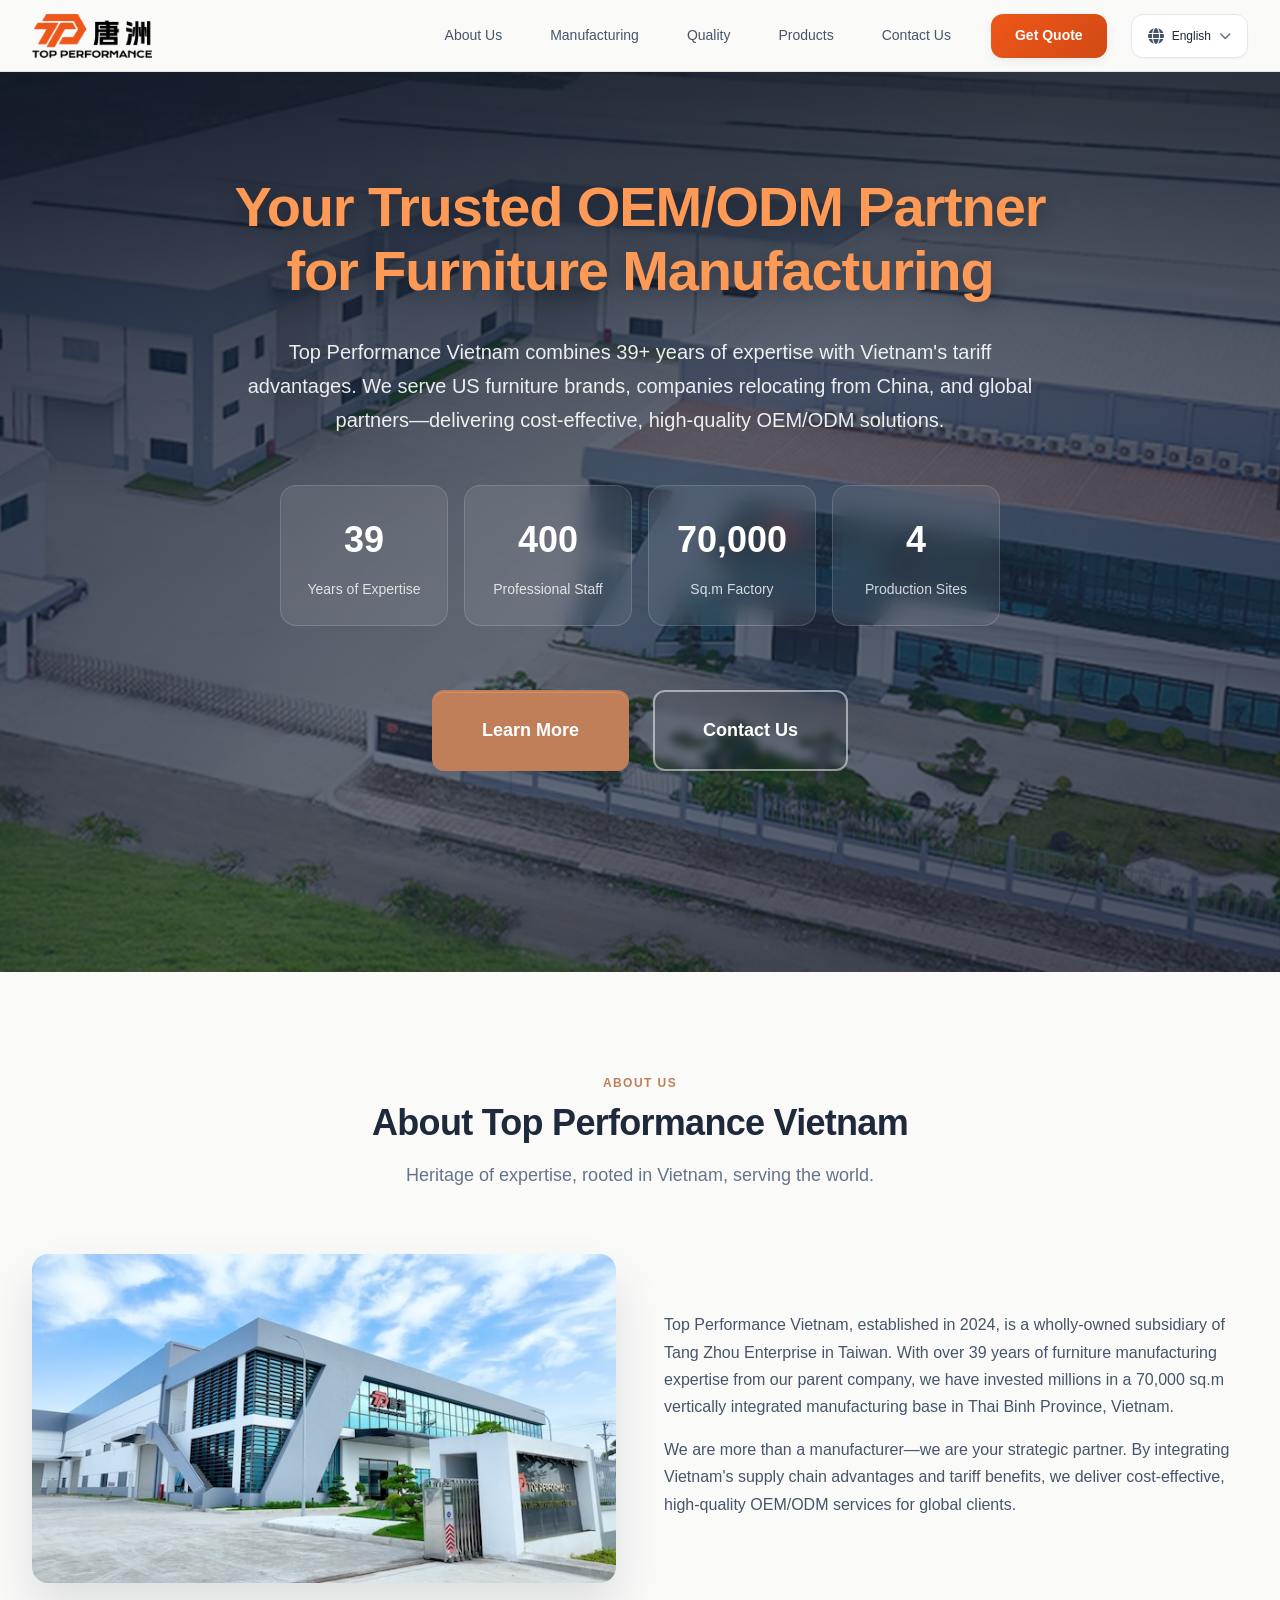
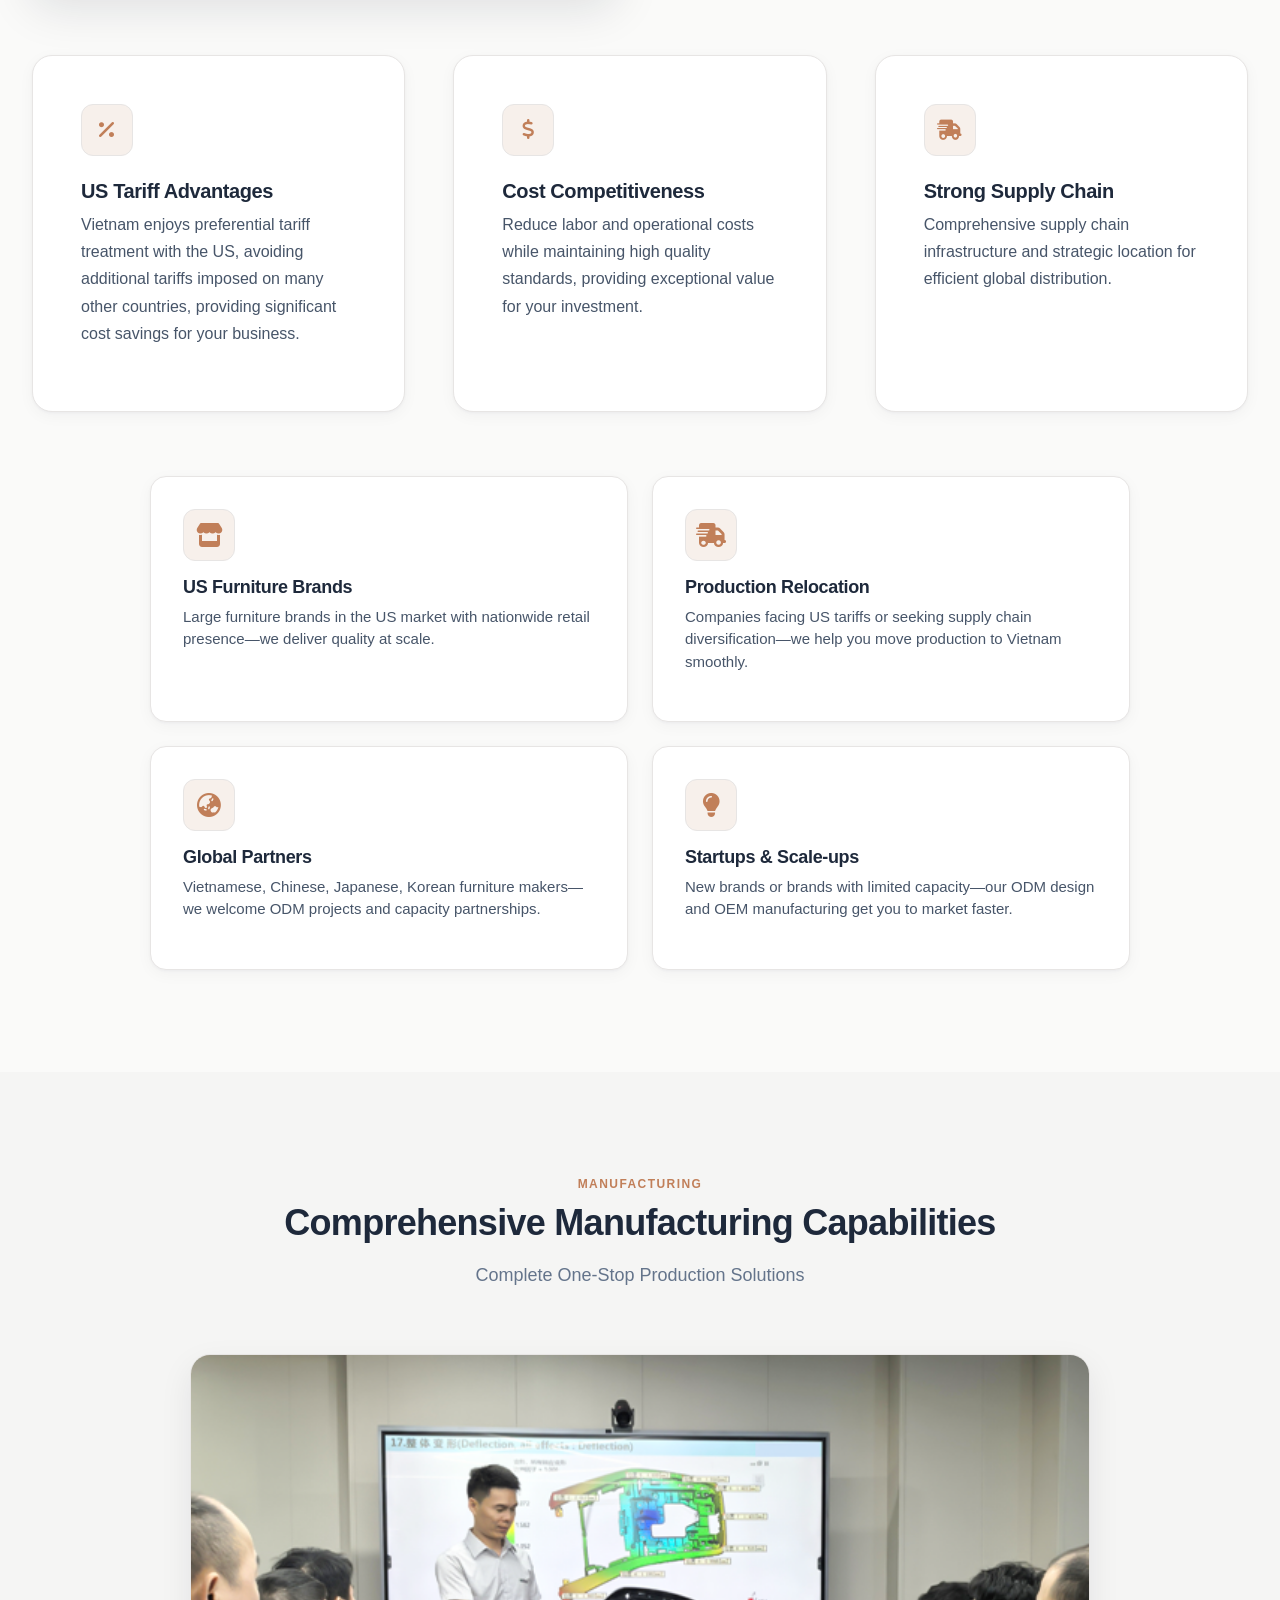
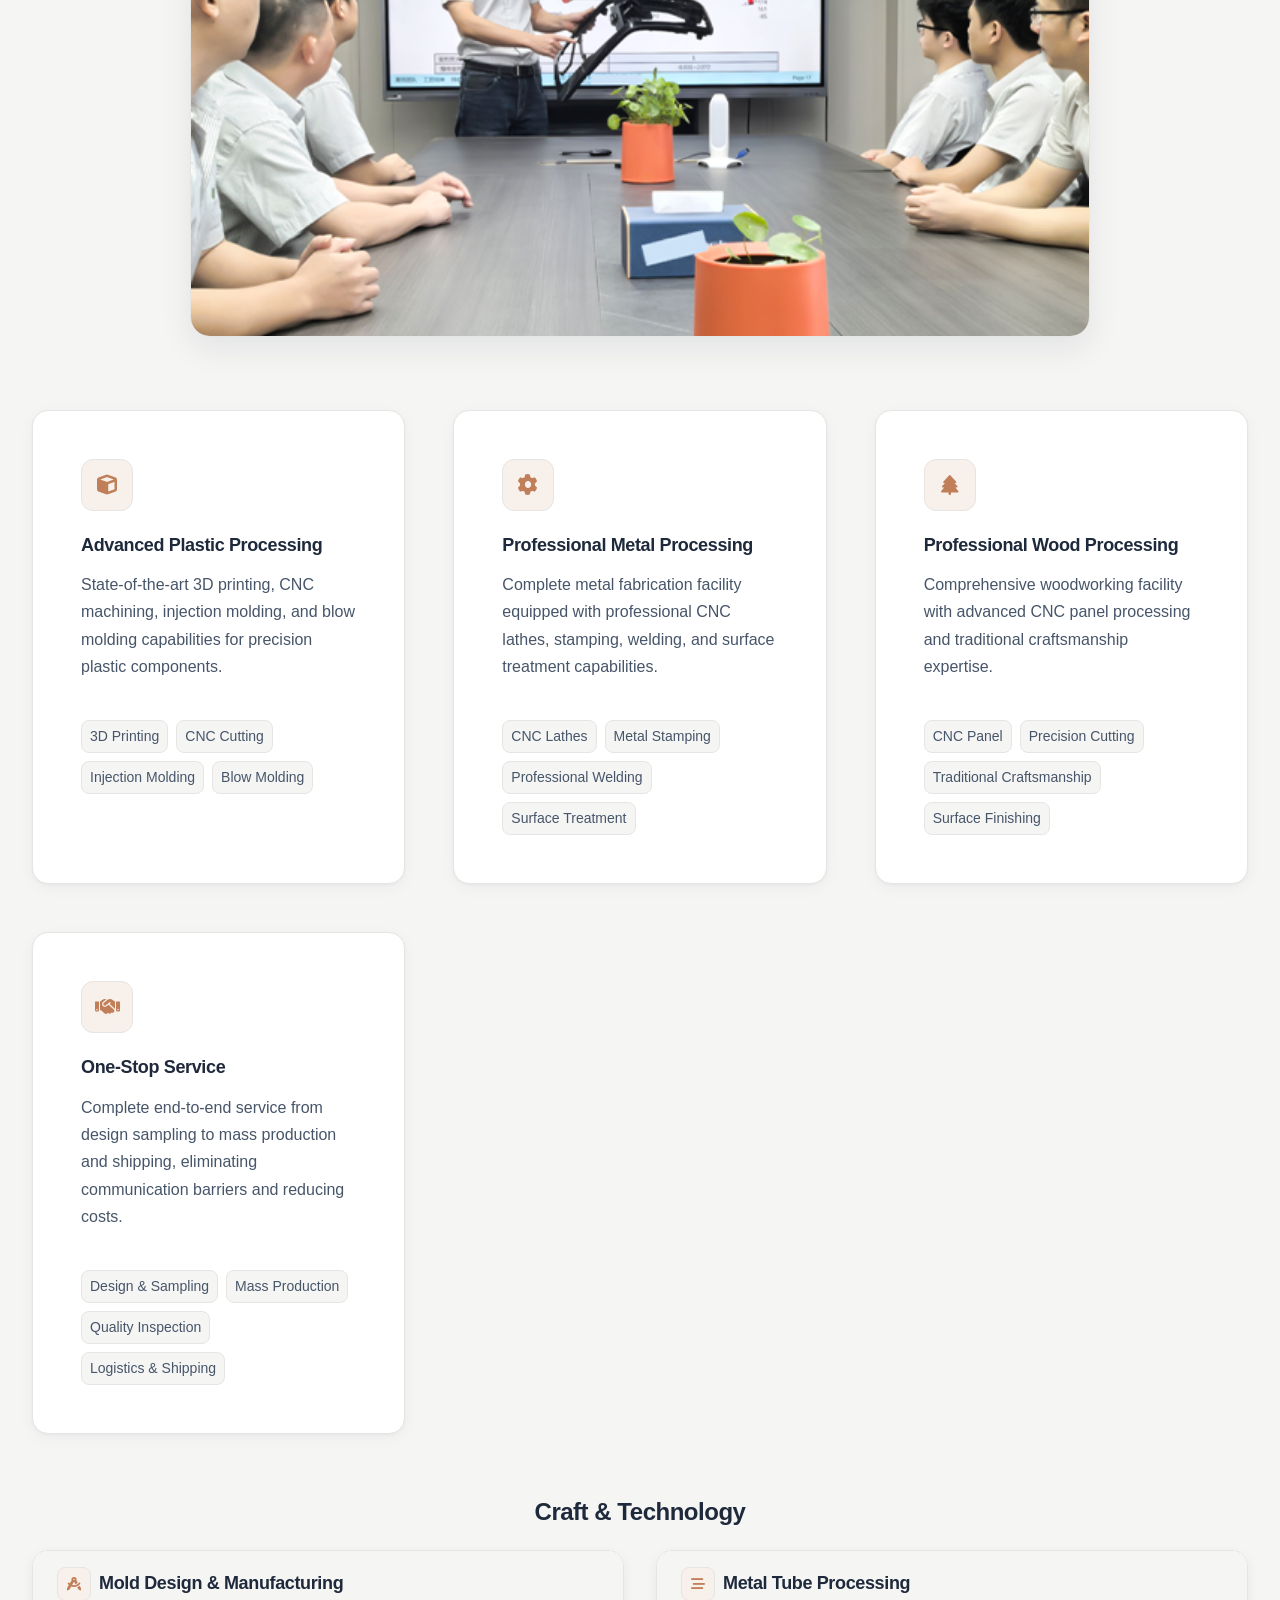
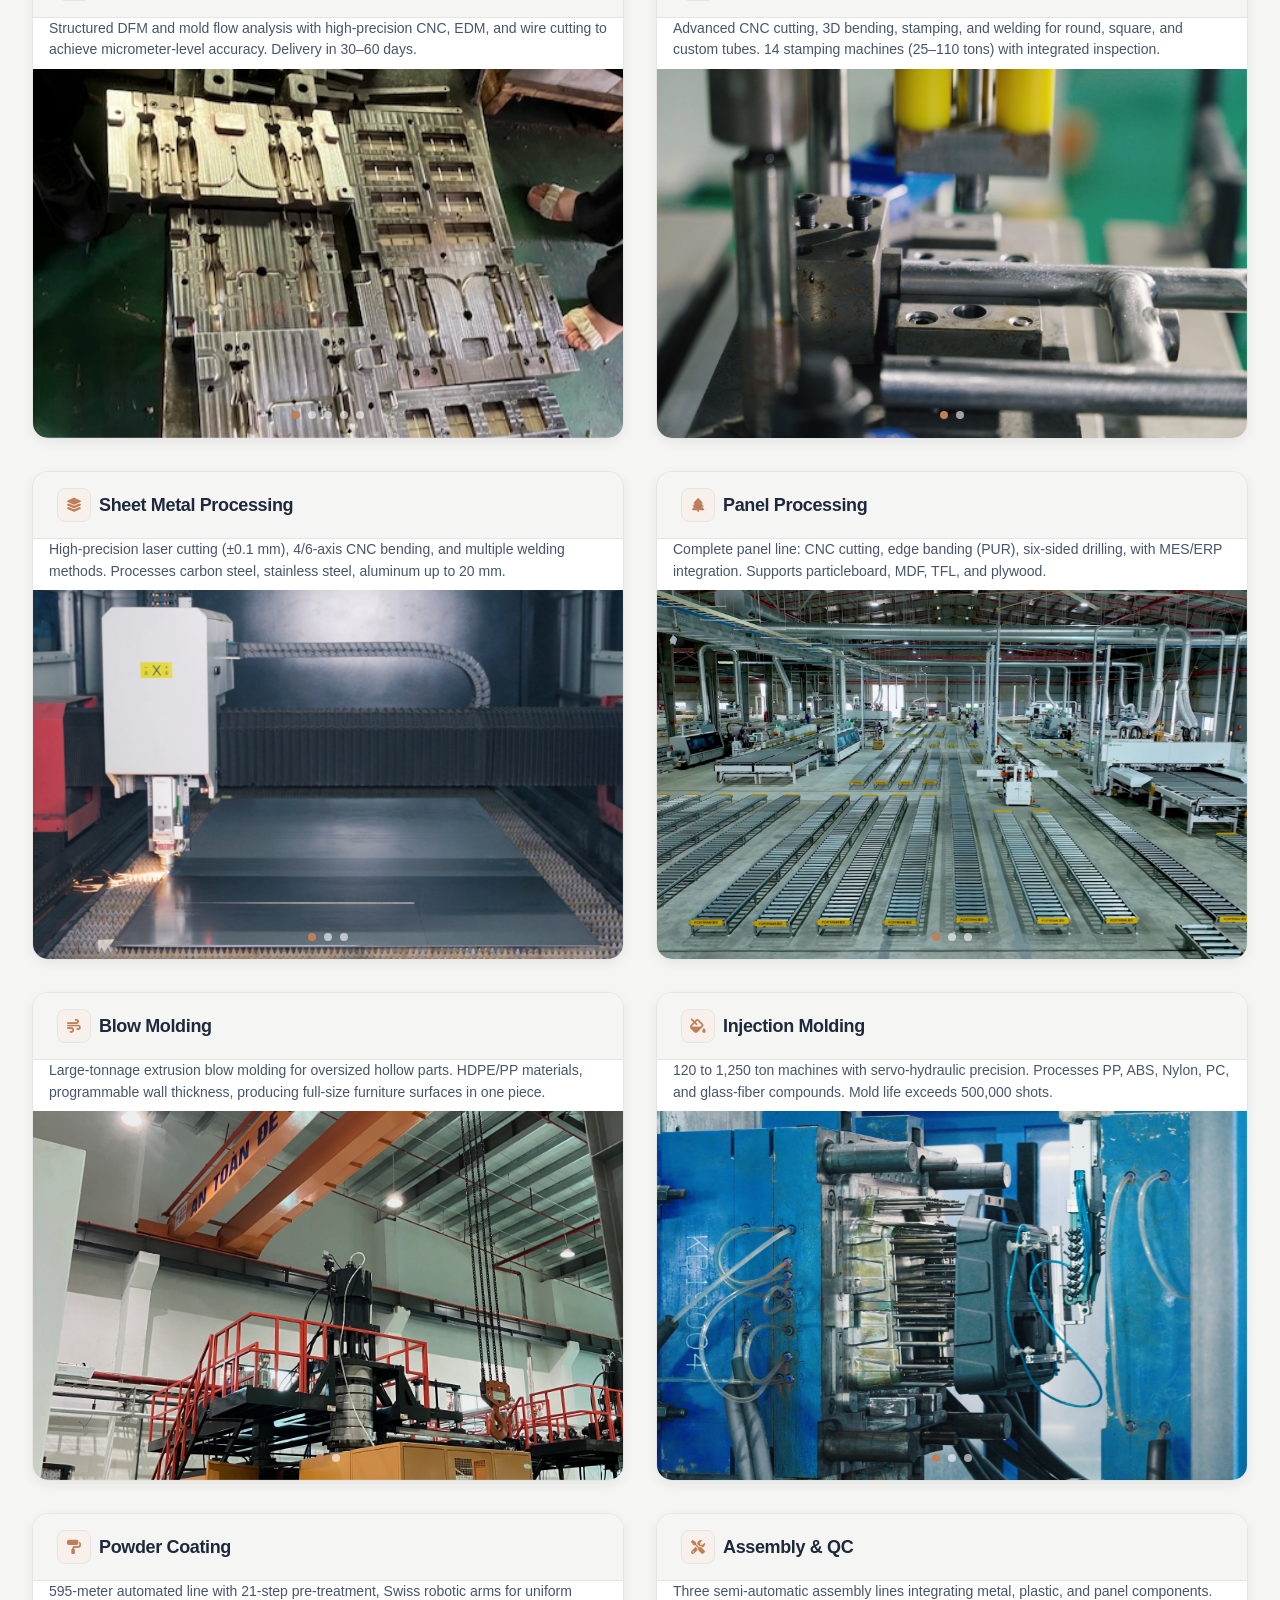
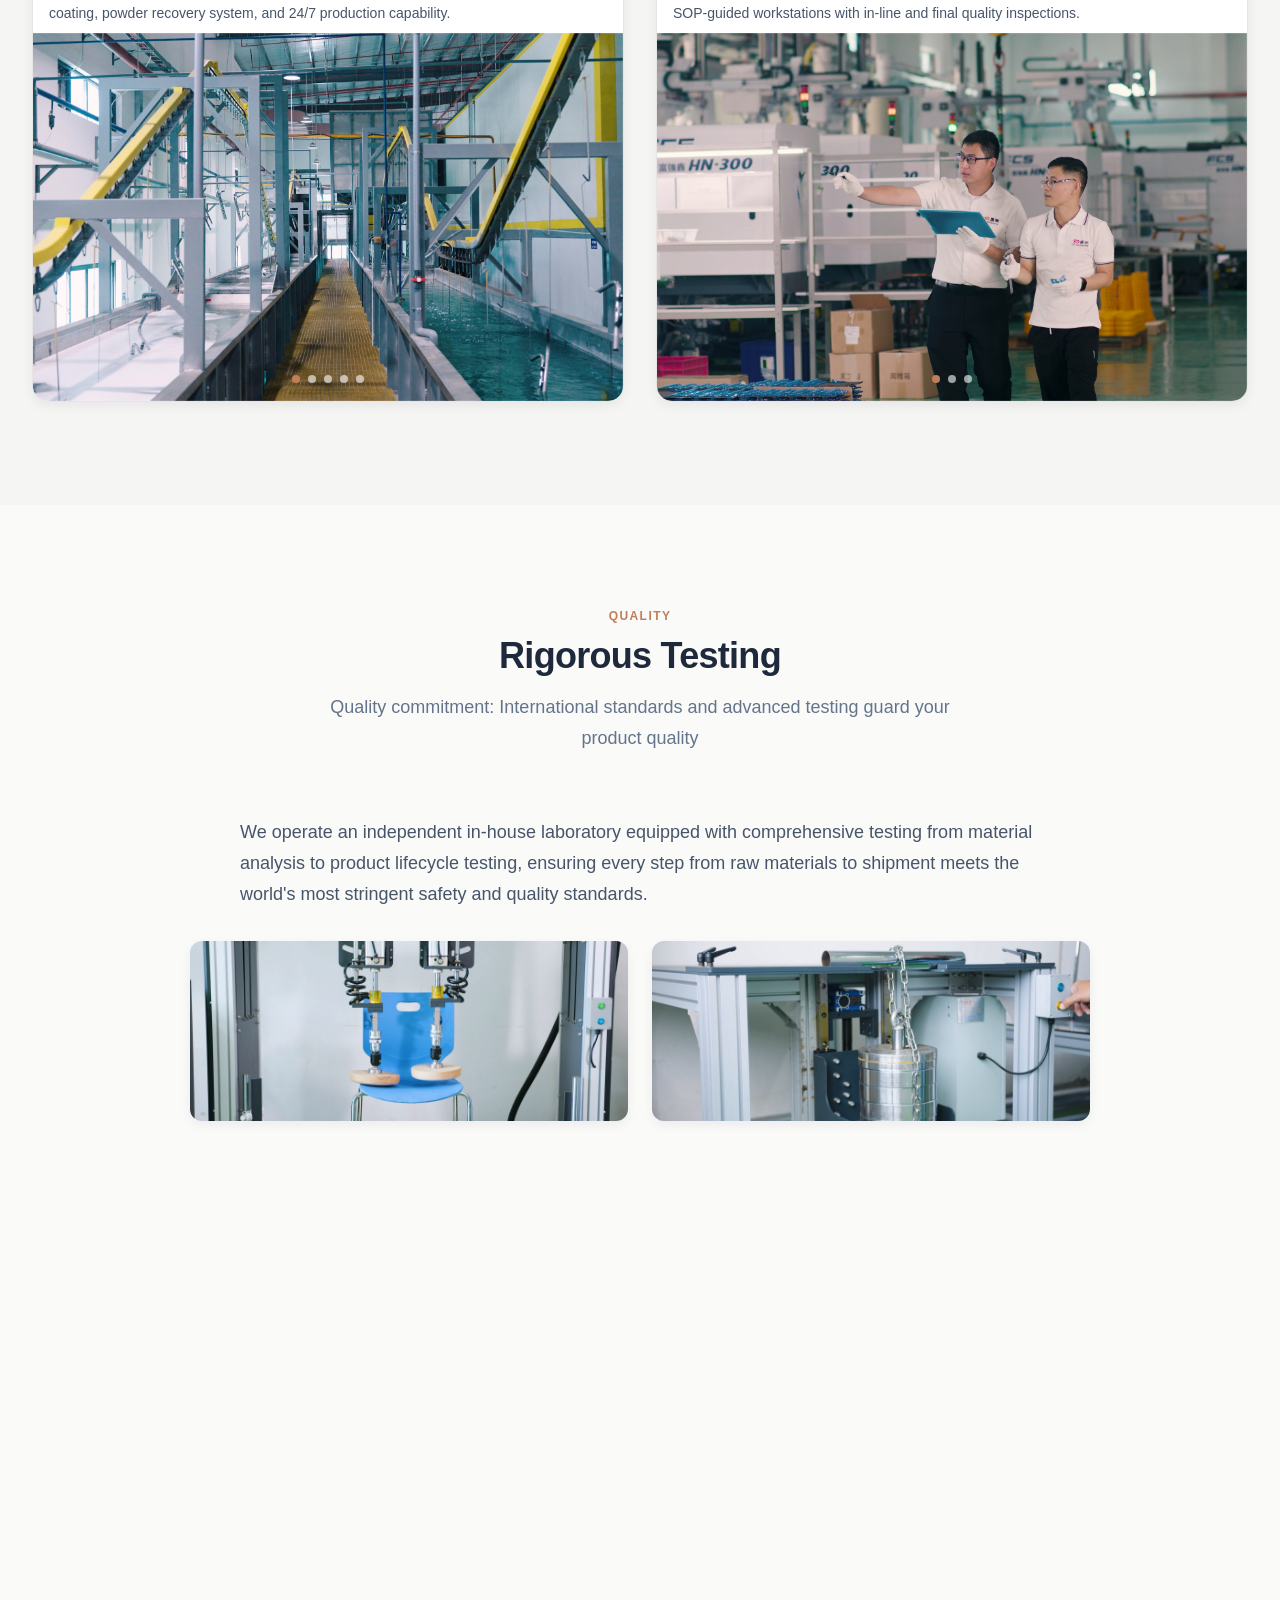
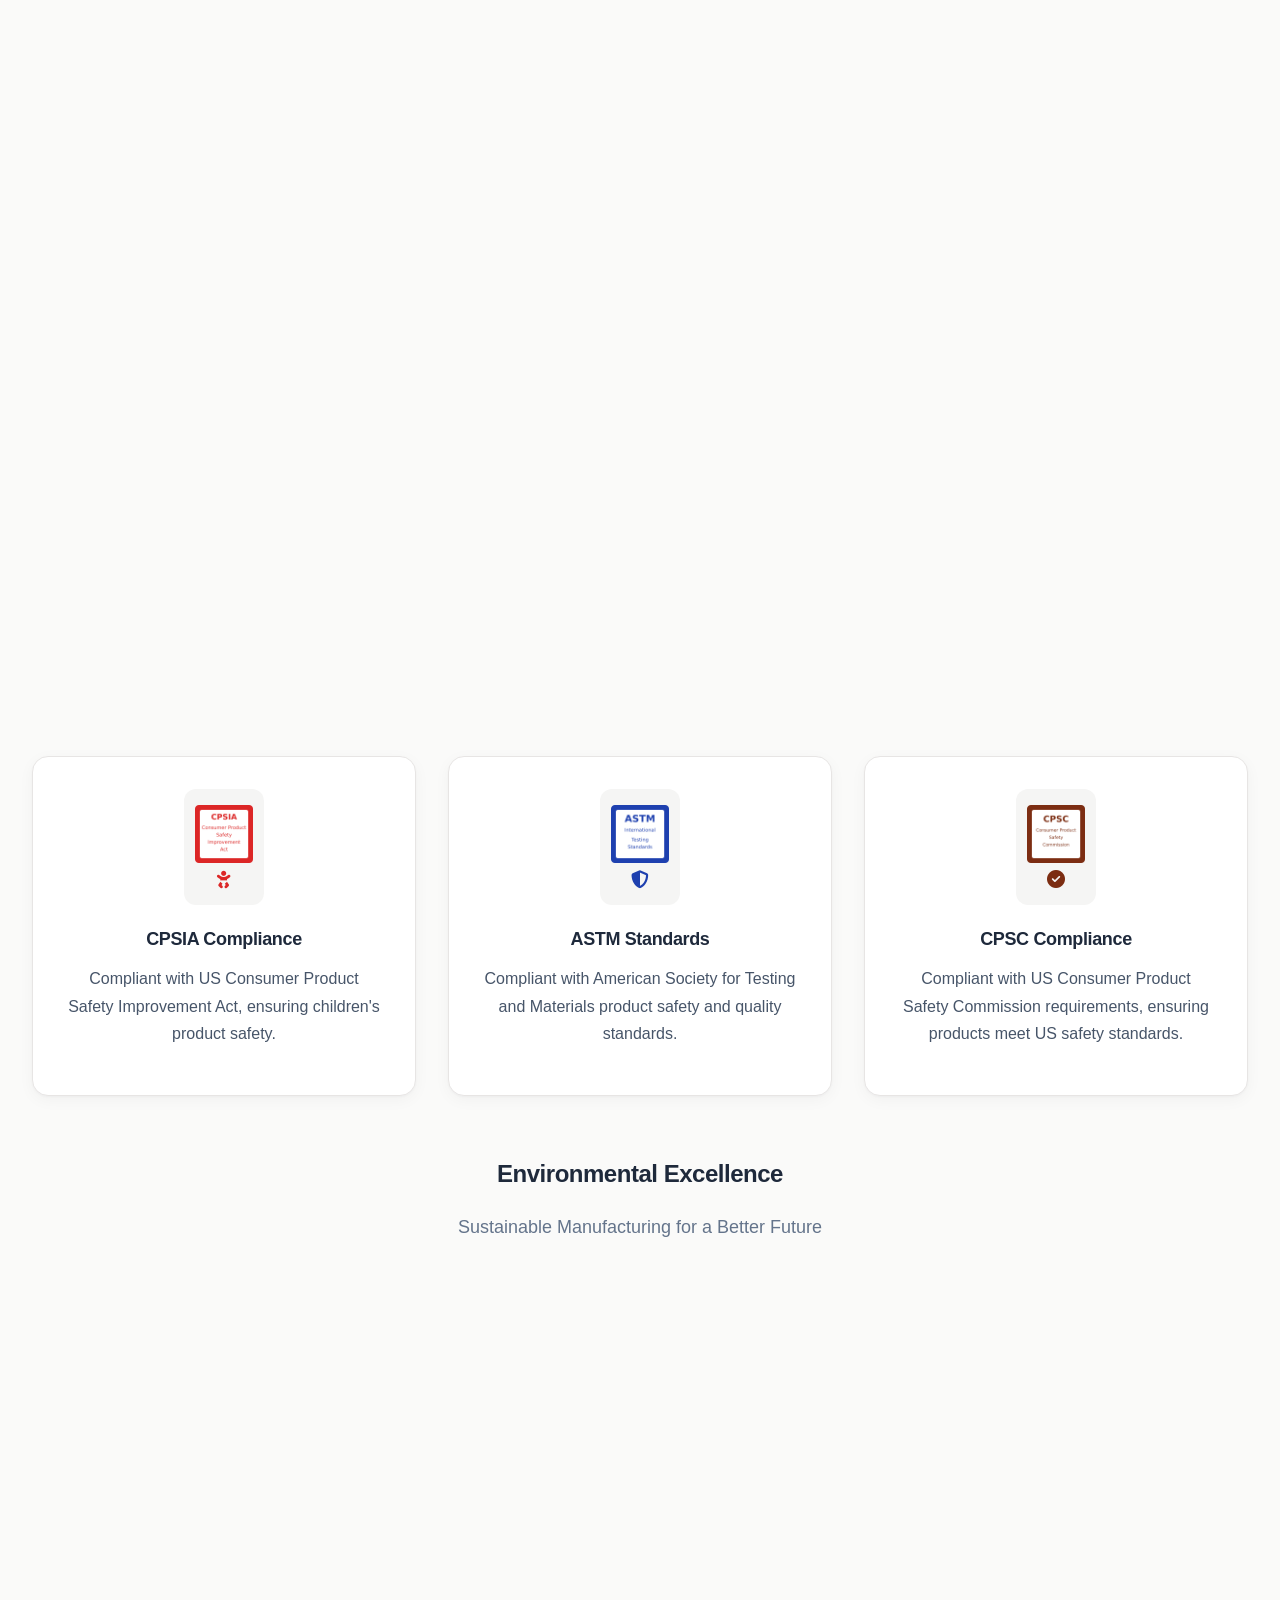
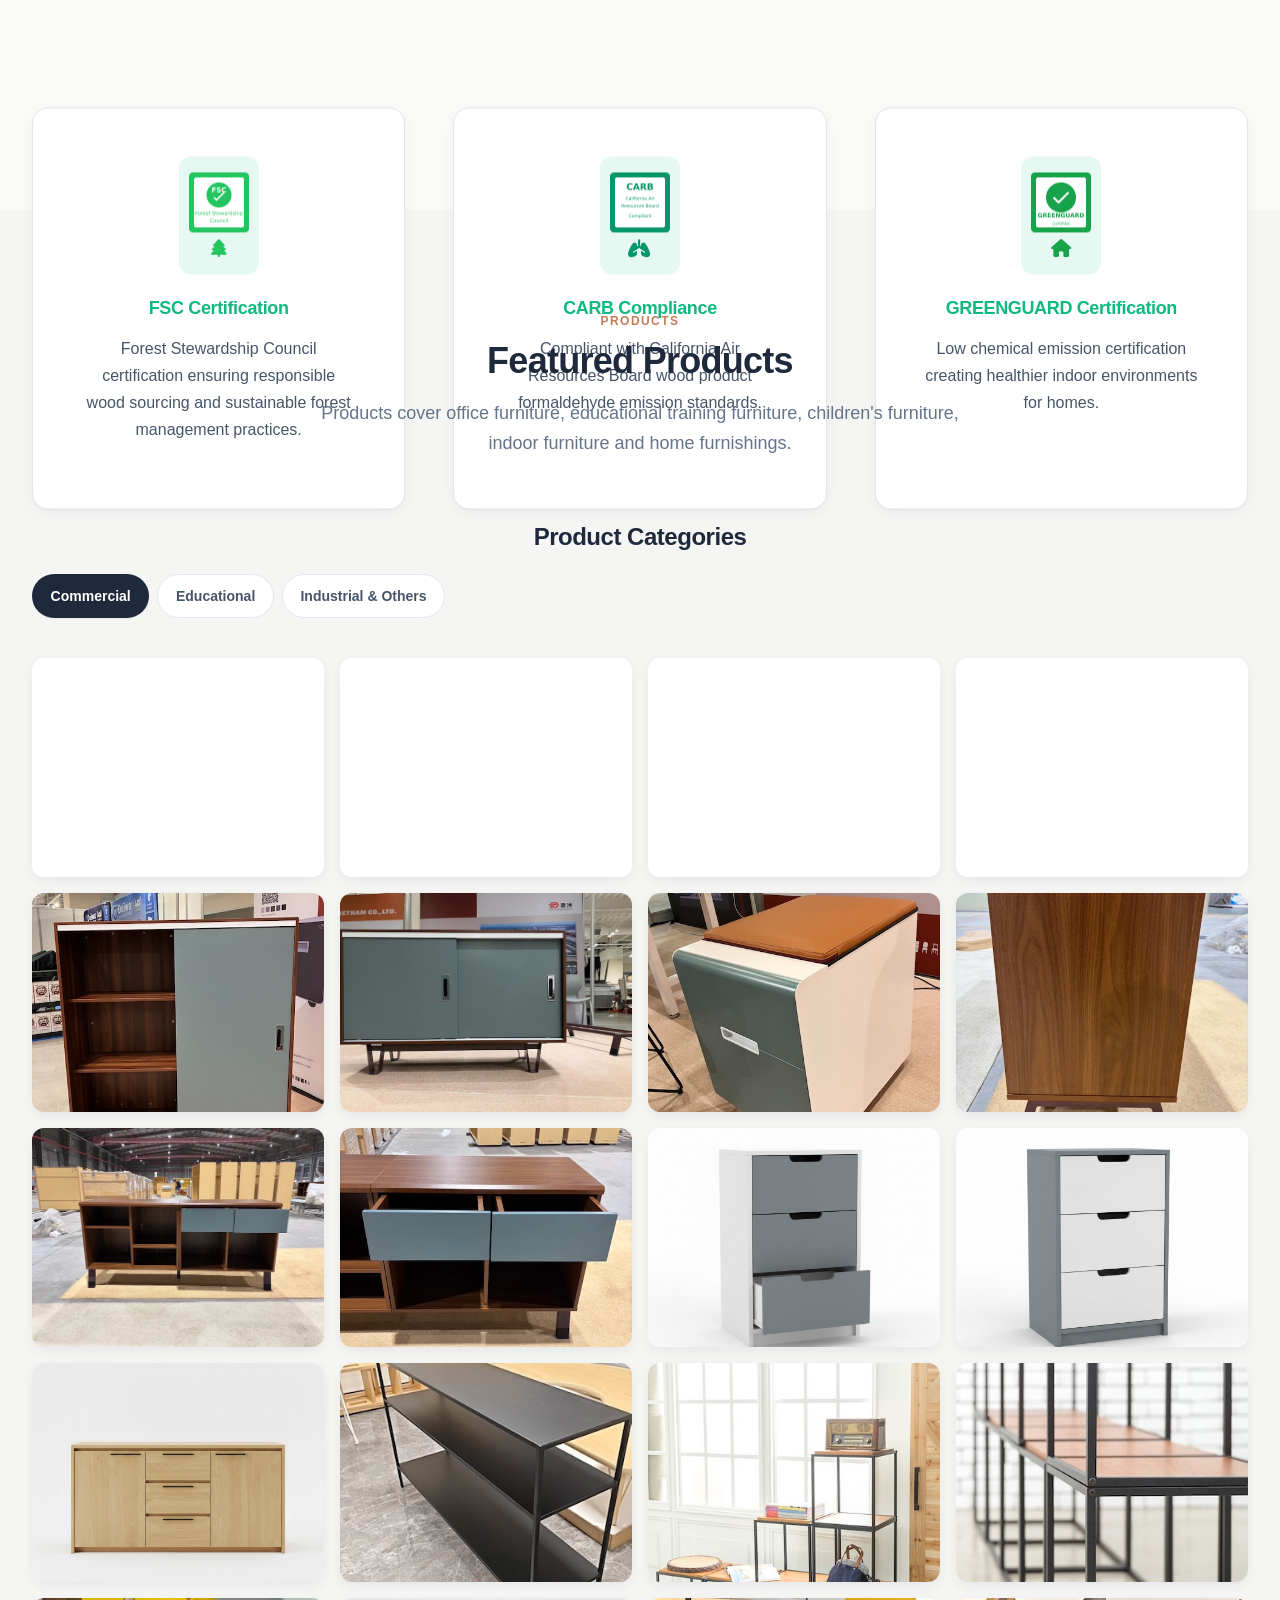
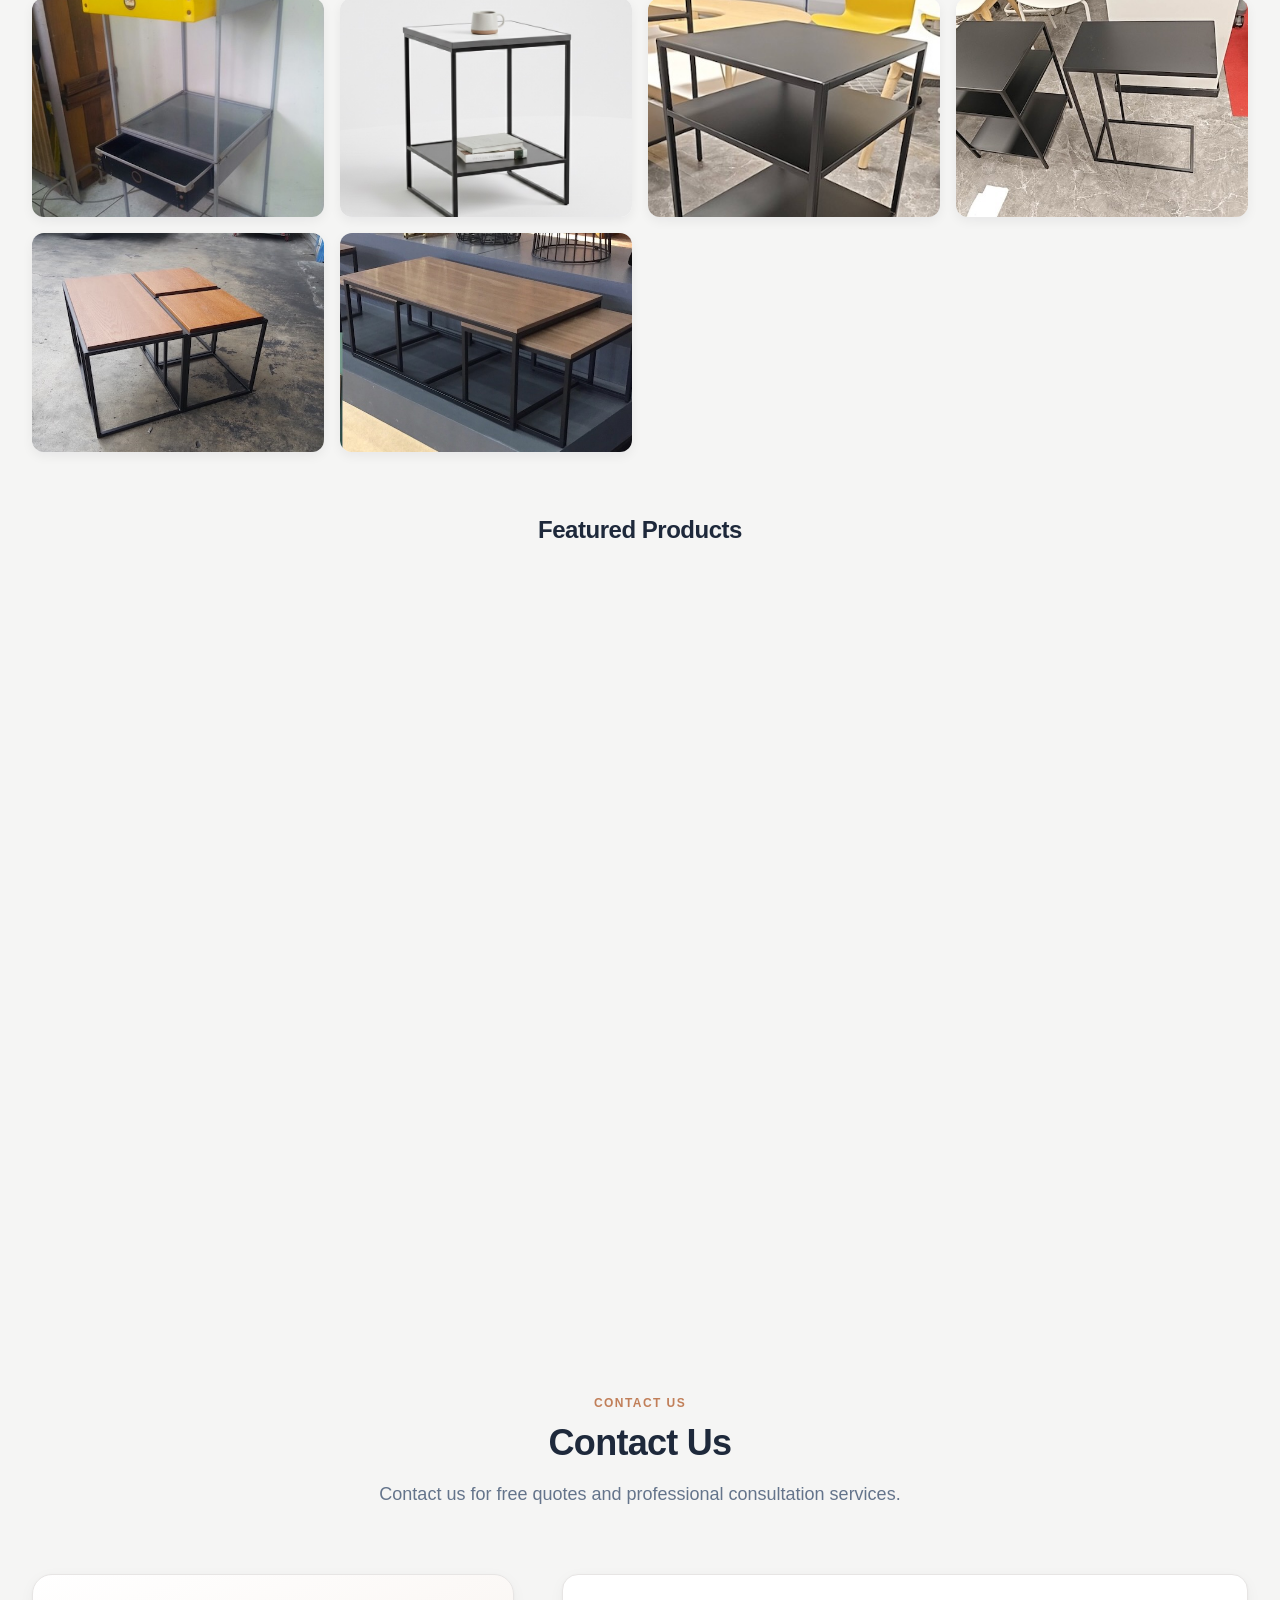
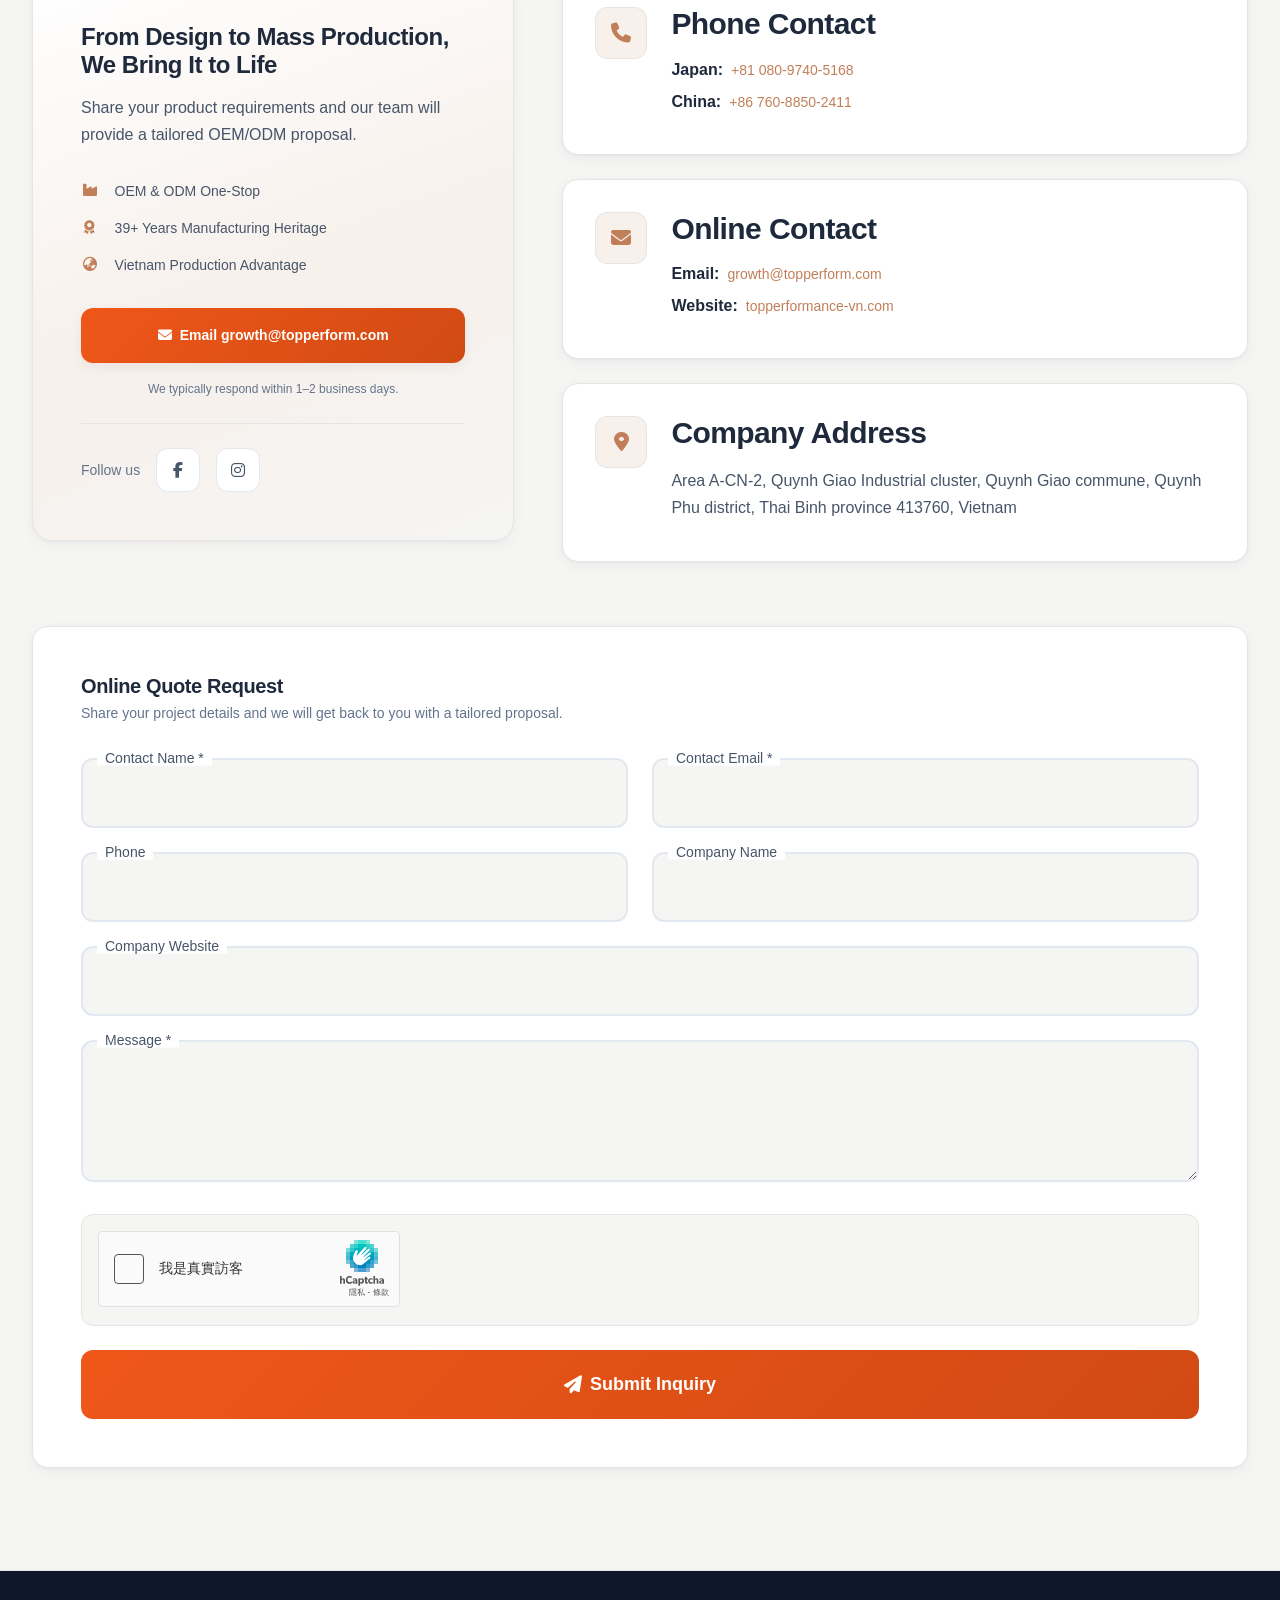
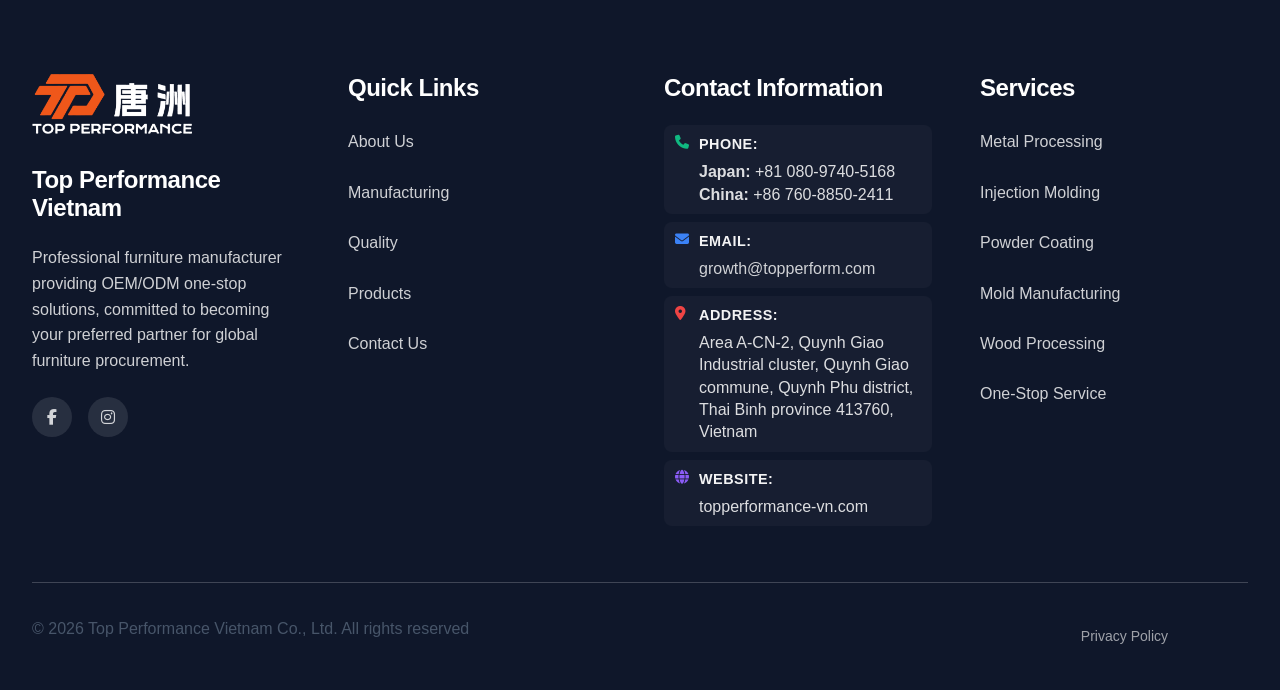
==== commit 8711270e: "SEO：網址改為完整網址，新增 robots.txt 與 sitemap.xml - canonical、hreflang、og:url、og:image、twitter:image、JSON-LD " ====
--- a/index.html
+++ b/index.html
@@ -9,11 +9,11 @@
     <!-- Open Graph Protocol -->
     <meta property = "og:title" content            = "Top Performance Vietnam - Furniture Manufacturing Expert | OEM &amp; ODM Solutions">
     <meta property = "og:description" content      = "Top Performance Vietnam Co., Ltd. Professional furniture manufacturer providing comprehensive OEM/ODM solutions with 39 years of expertise, complete certifications, eco-friendly manufacturing, and Vietnam production advantages.">
-    <meta property = "og:image" content            = "hero-banner.jpg">
+    <meta property = "og:image" content            = "https://topperformance-vn.com/hero-banner.jpg">
     <meta property = "og:image:width" content      = "1920">
     <meta property = "og:image:height" content     = "960">
     <meta property = "og:image:alt" content        = "Top Performance Vietnam - Modern Furniture Manufacturing Facility">
-    <meta property = "og:url" content              = "index.html">
+    <meta property = "og:url" content              = "https://topperformance-vn.com/">
     <meta property = "og:type" content             = "website">
     <meta property = "og:site_name" content        = "Top Performance Vietnam">
     <meta property = "og:locale" content           = "en_US">
@@ -25,21 +25,21 @@
     <meta property = "og:locale:alternate" content = "zh_CN">
     
     <!-- Canonical & Hreflang -->
-    <link rel="canonical" href="index.html">
-    <link rel="alternate" hreflang="en" href="index.html">
-    <link rel="alternate" hreflang="zh-TW" href="index.html">
-    <link rel="alternate" hreflang="zh-CN" href="index.html">
-    <link rel="alternate" hreflang="vi" href="index.html">
-    <link rel="alternate" hreflang="th" href="index.html">
-    <link rel="alternate" hreflang="ja" href="index.html">
-    <link rel="alternate" hreflang="ko" href="index.html">
-    <link rel="alternate" hreflang="x-default" href="index.html">
+    <link rel="canonical" href="https://topperformance-vn.com/">
+    <link rel="alternate" hreflang="en" href="https://topperformance-vn.com/">
+    <link rel="alternate" hreflang="zh-TW" href="https://topperformance-vn.com/">
+    <link rel="alternate" hreflang="zh-CN" href="https://topperformance-vn.com/">
+    <link rel="alternate" hreflang="vi" href="https://topperformance-vn.com/">
+    <link rel="alternate" hreflang="th" href="https://topperformance-vn.com/">
+    <link rel="alternate" hreflang="ja" href="https://topperformance-vn.com/">
+    <link rel="alternate" hreflang="ko" href="https://topperformance-vn.com/">
+    <link rel="alternate" hreflang="x-default" href="https://topperformance-vn.com/">
 
     <!-- Twitter Cards -->
     <meta name="twitter:card" content="summary_large_image">
     <meta name="twitter:title" content="Top Performance Vietnam - Furniture Manufacturing Expert">
     <meta name="twitter:description" content="Professional furniture manufacturer providing comprehensive OEM/ODM solutions with 39 years of expertise, complete certifications, and eco-friendly manufacturing.">
-    <meta name="twitter:image" content="hero-banner.jpg">
+    <meta name="twitter:image" content="https://topperformance-vn.com/hero-banner.jpg">
     <meta name="twitter:image:alt" content="Top Performance Vietnam - Modern Furniture Manufacturing Facility">
     
     <!-- Additional Social Media Meta -->
@@ -76,8 +76,8 @@
         "@context": "https://schema.org",
         "@type": "Organization",
         "name": "Top Performance Vietnam Co., Ltd.",
-        "url": "./",
-        "logo": "company-logo.png",
+        "url": "https://topperformance-vn.com/",
+        "logo": "https://topperformance-vn.com/company-logo.png",
         "description": "Professional furniture manufacturer providing OEM/ODM one-stop solutions",
         "address": {
             "@type": "PostalAddress",
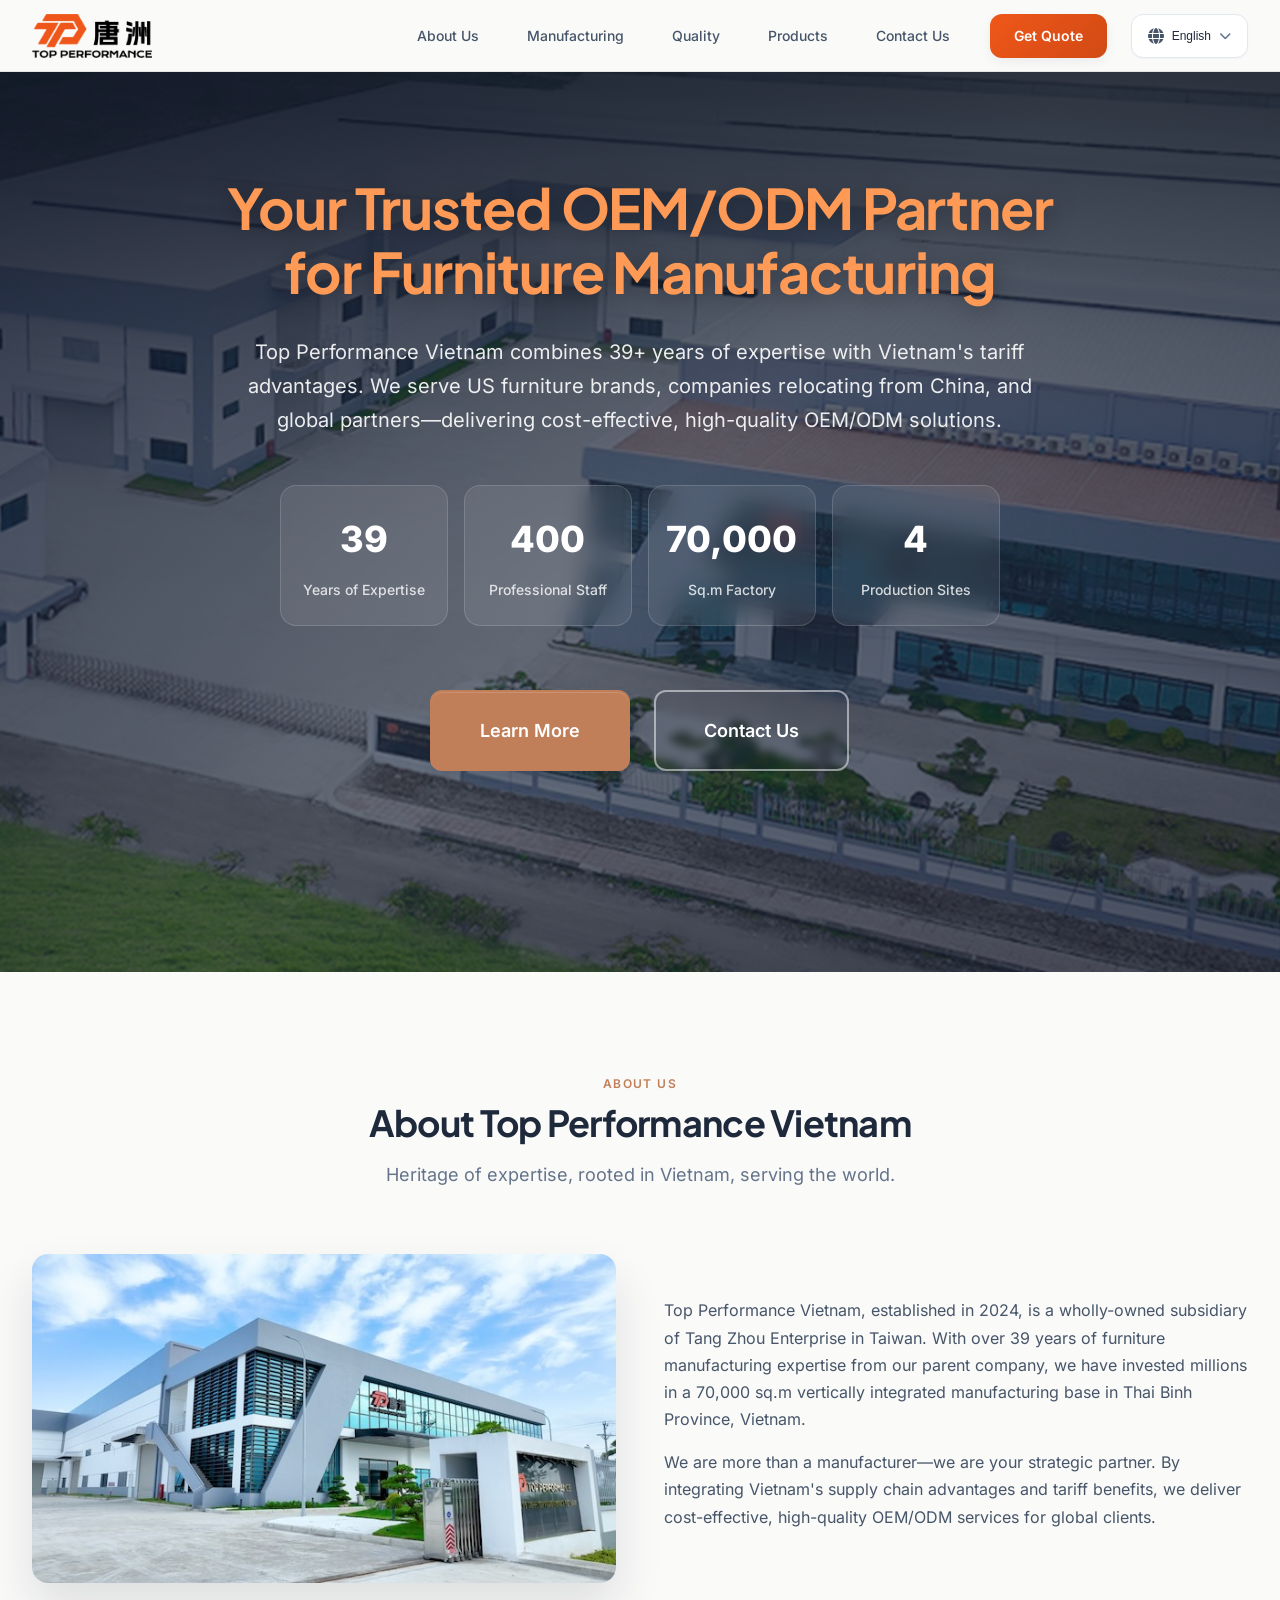
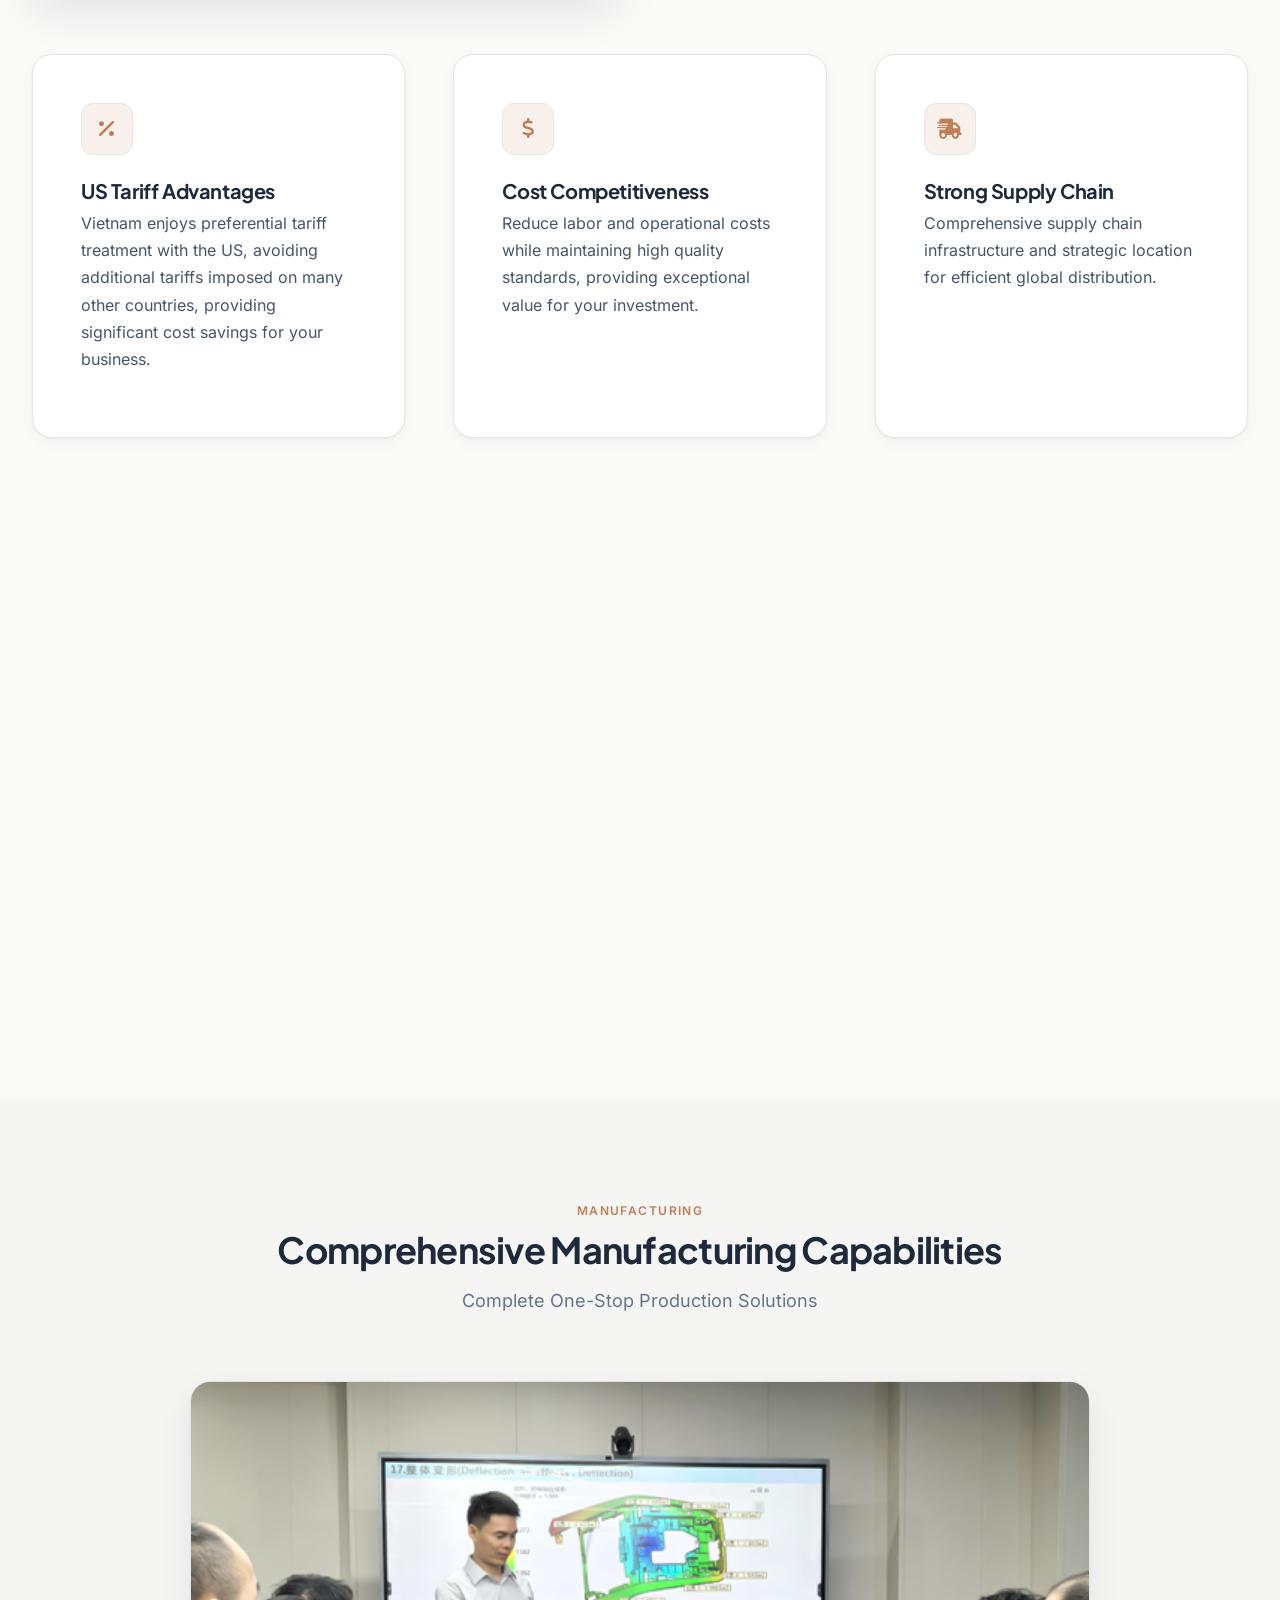
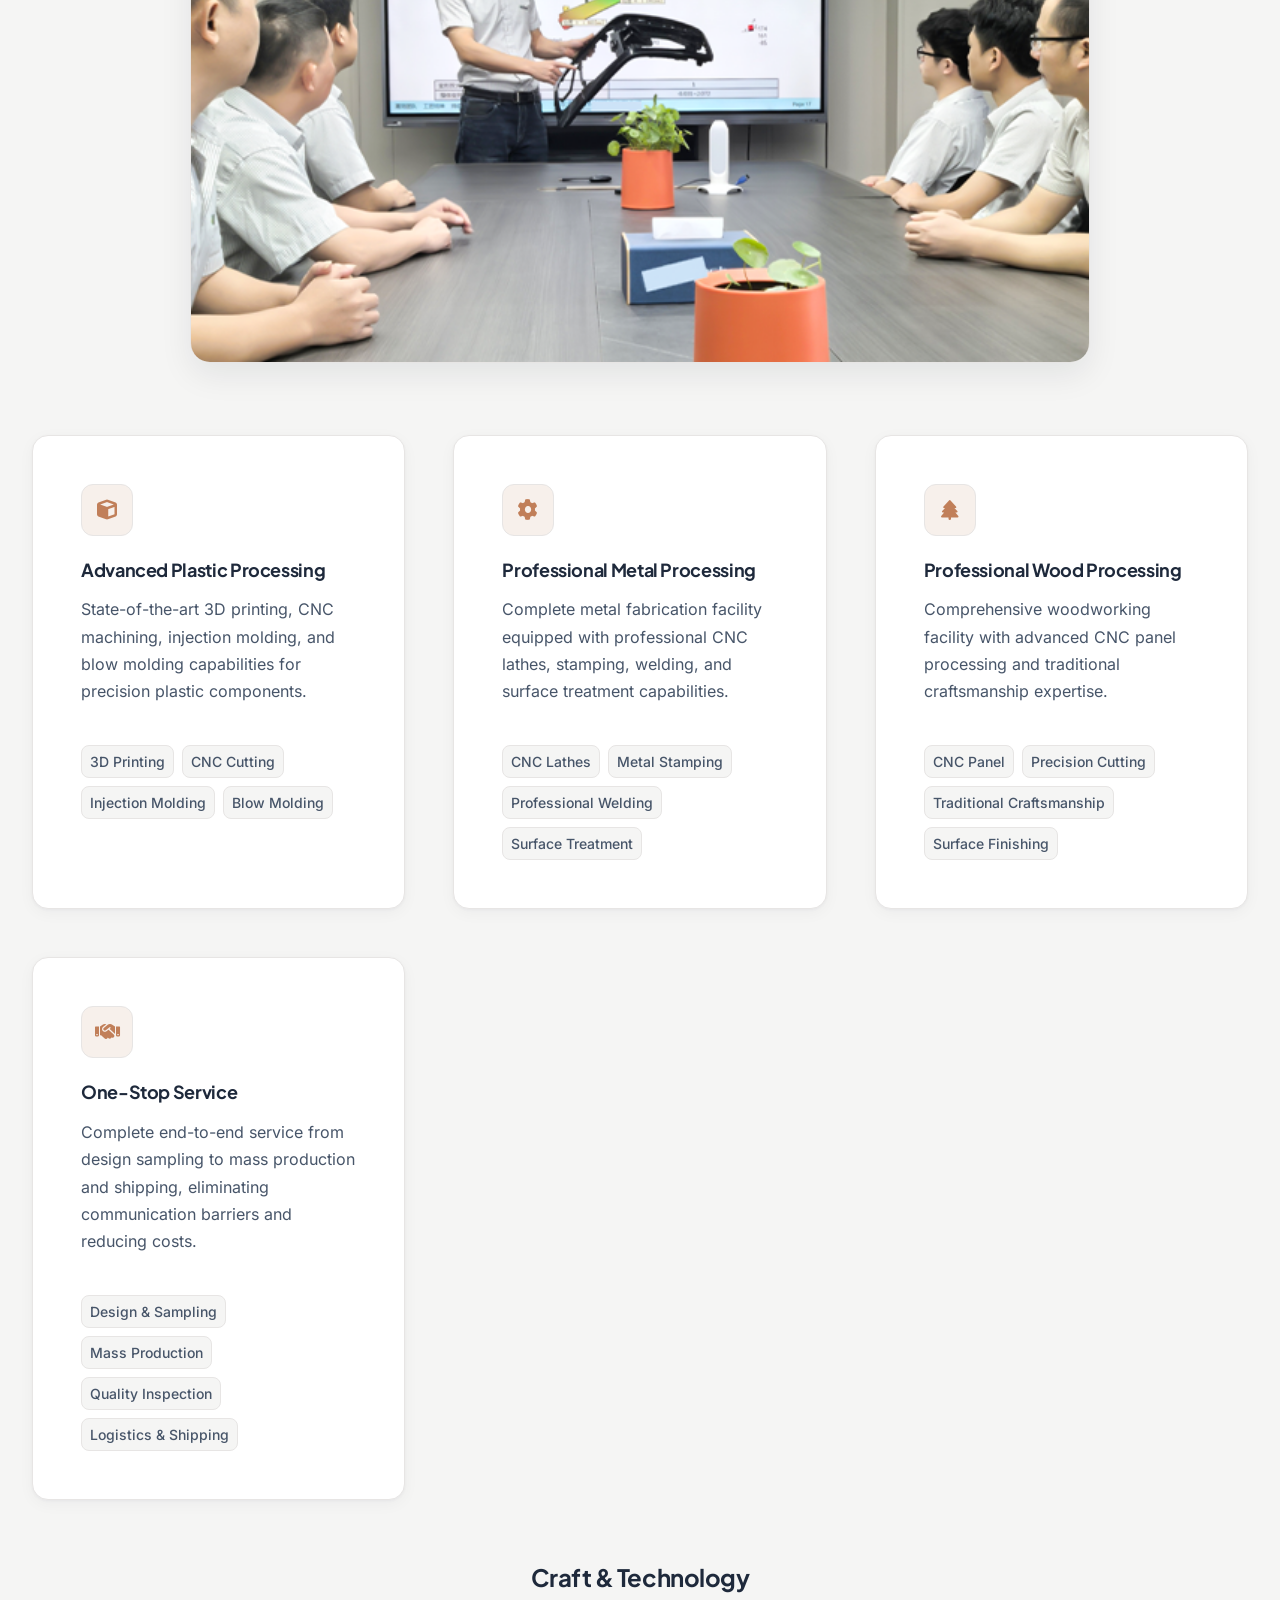
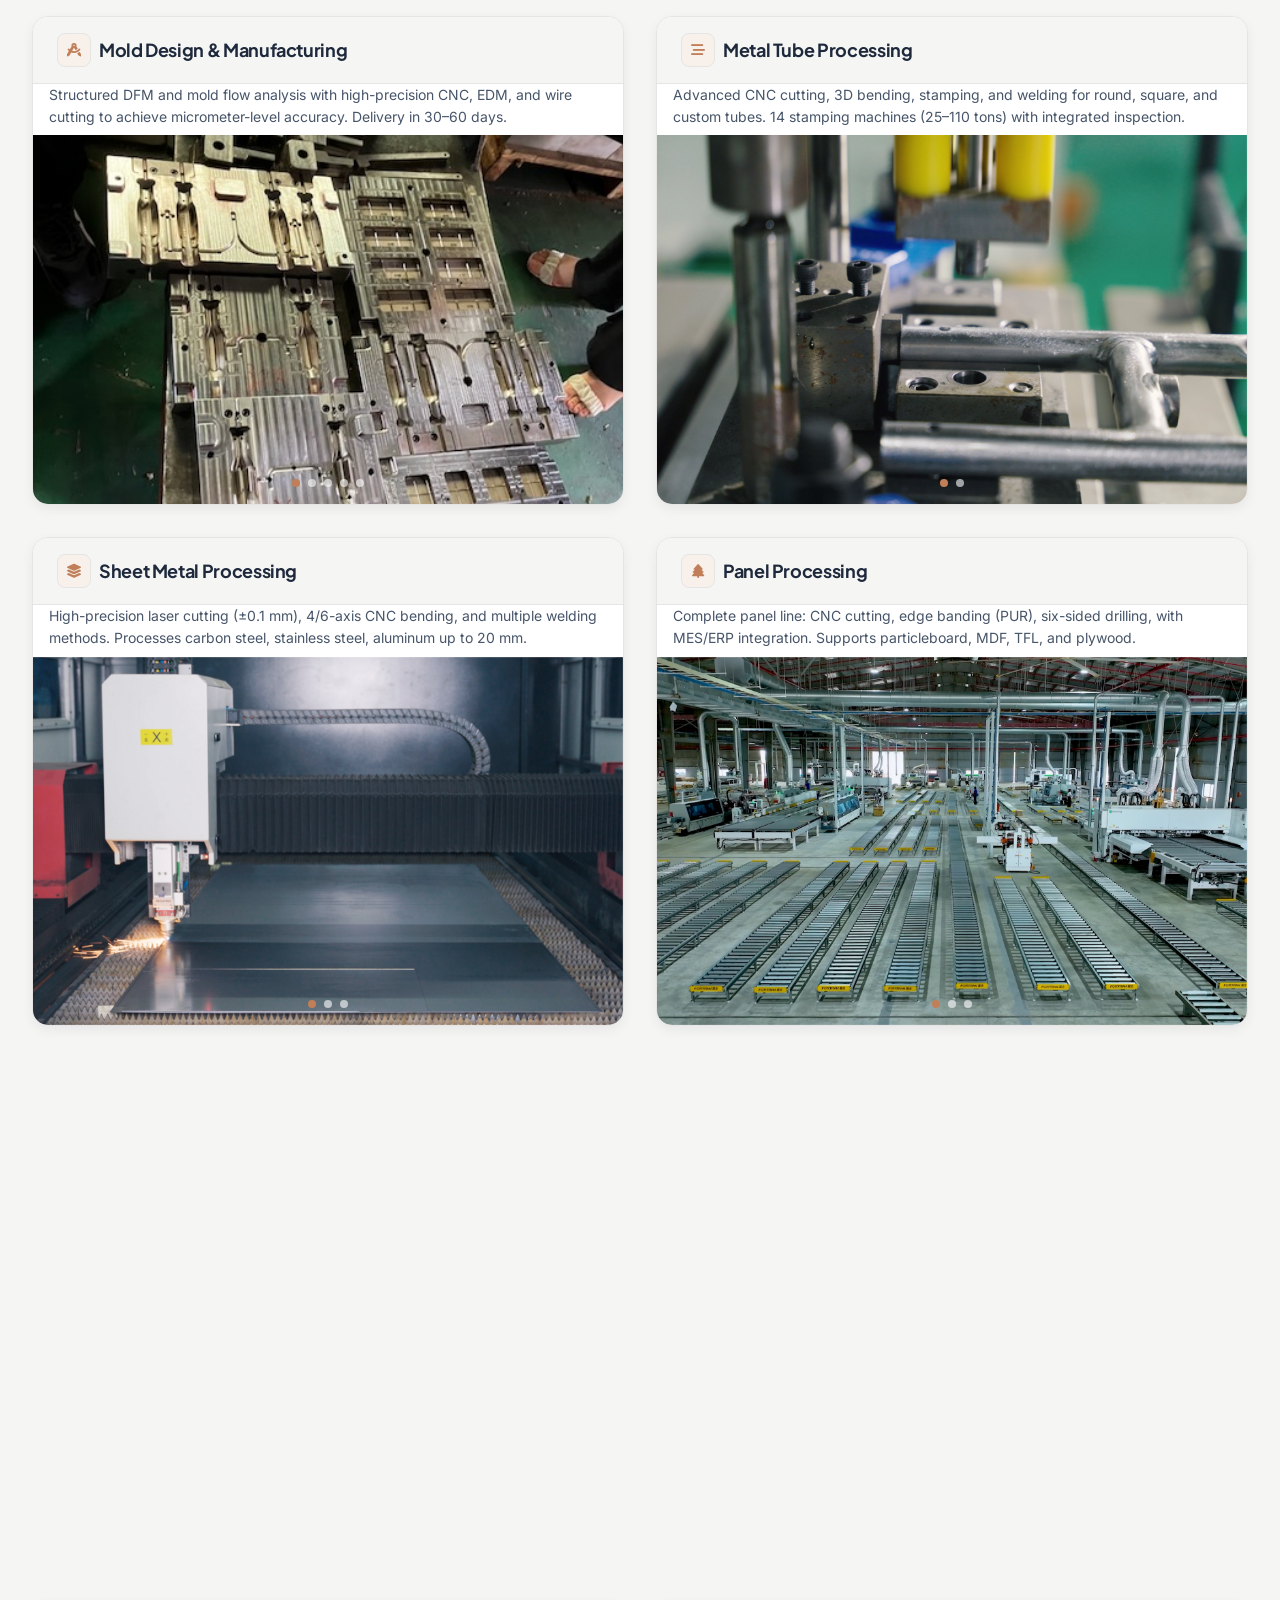
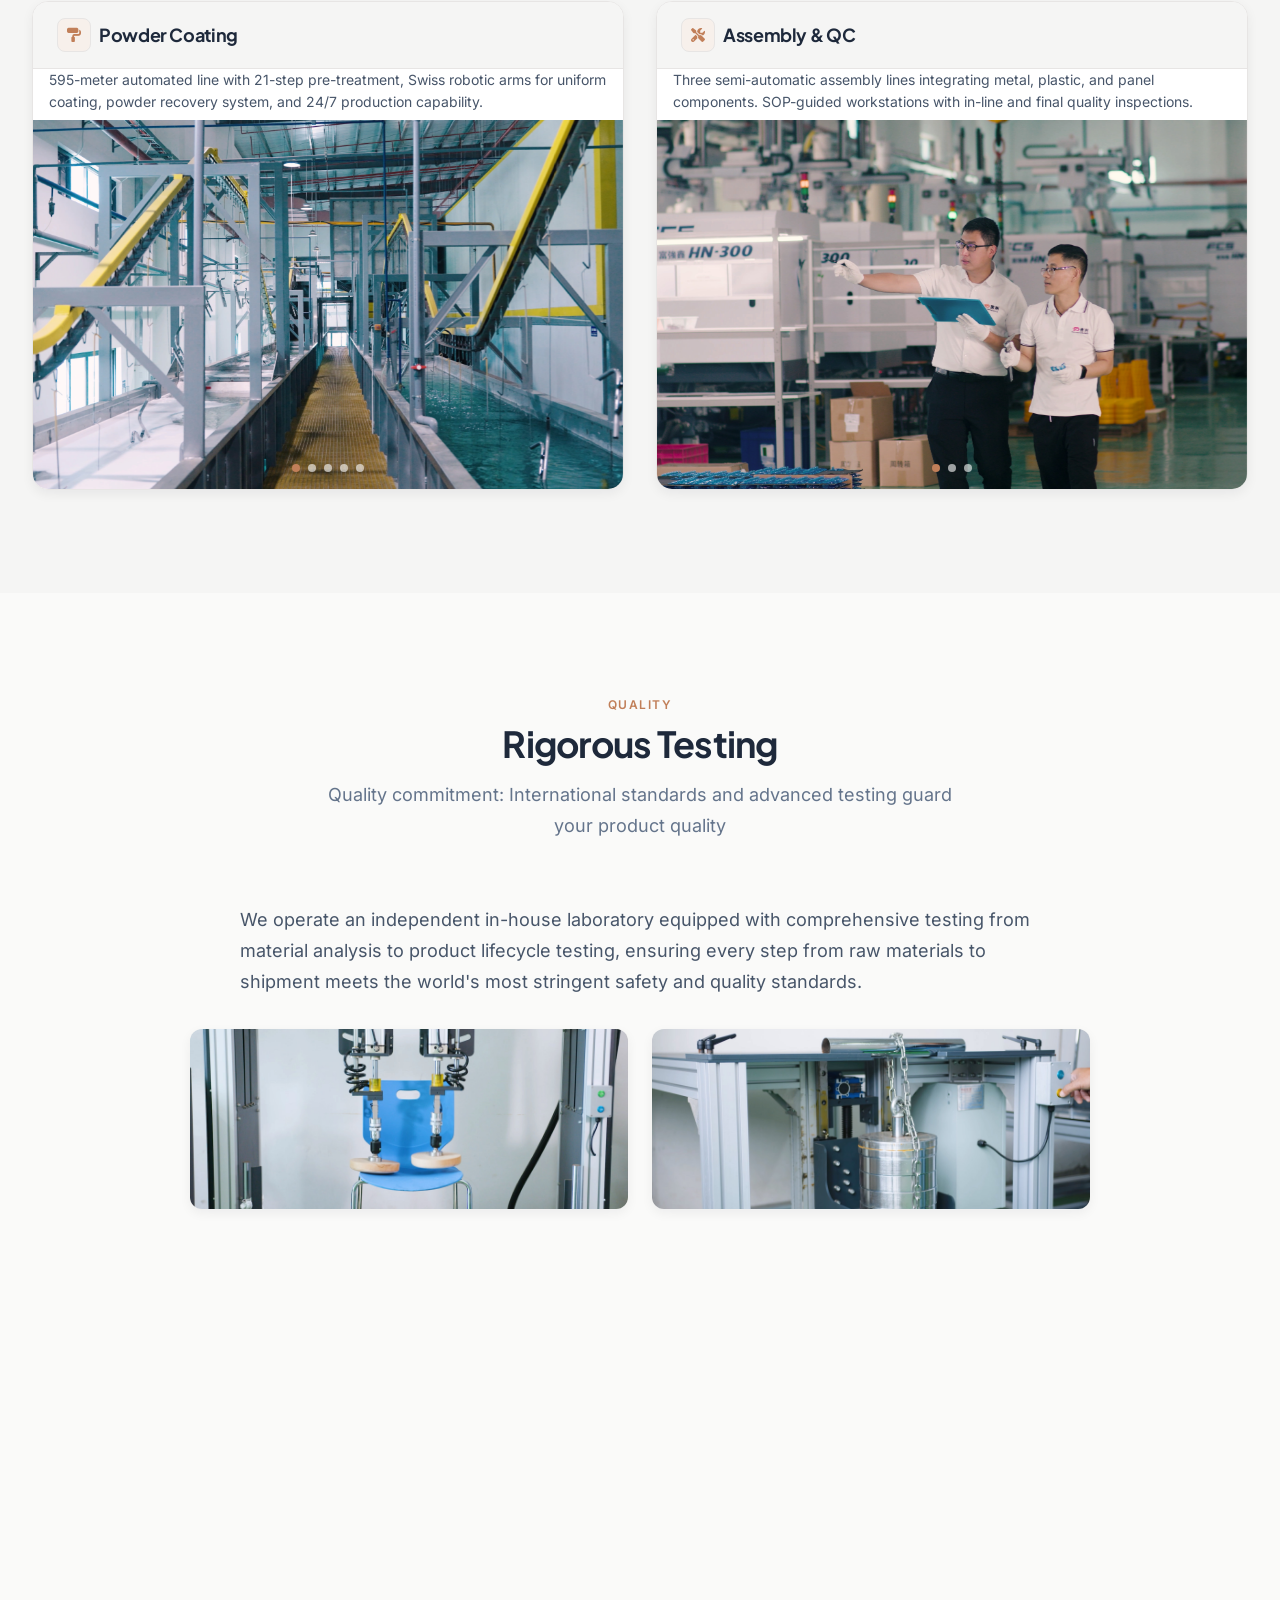
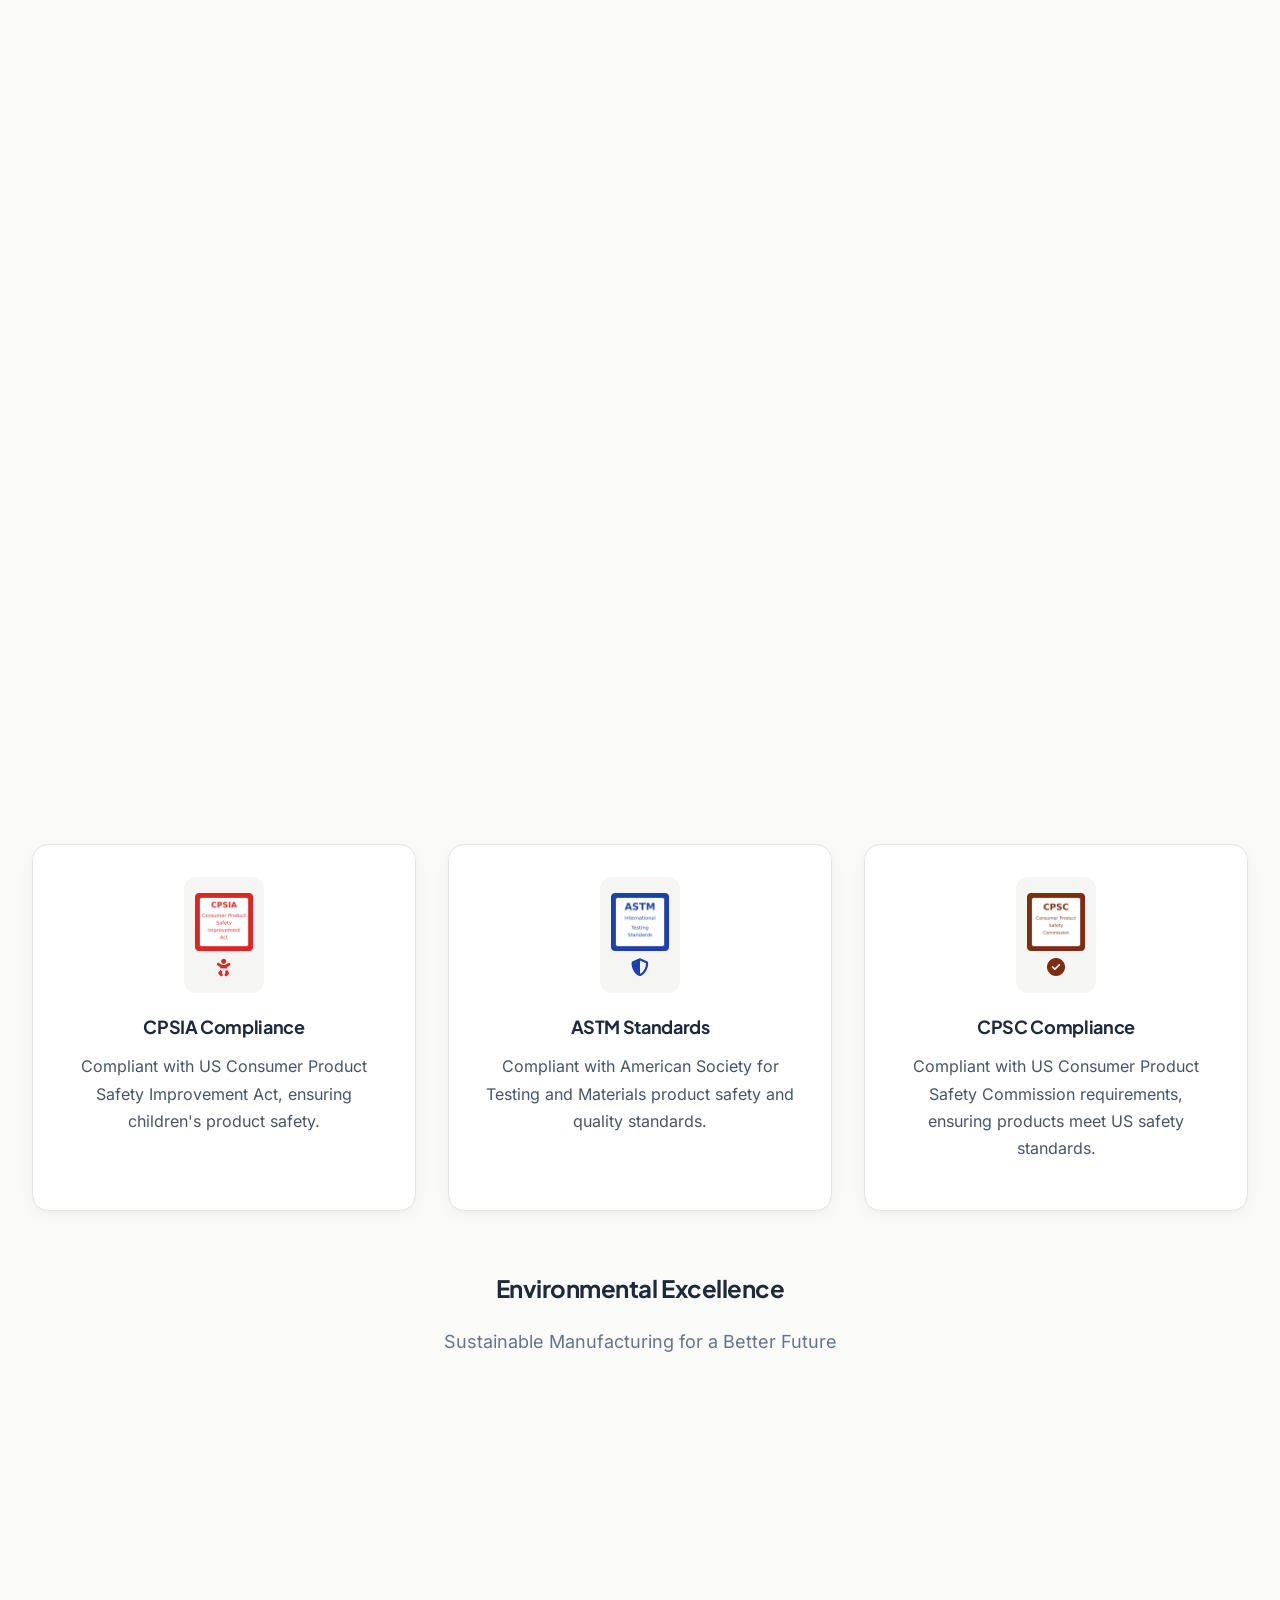
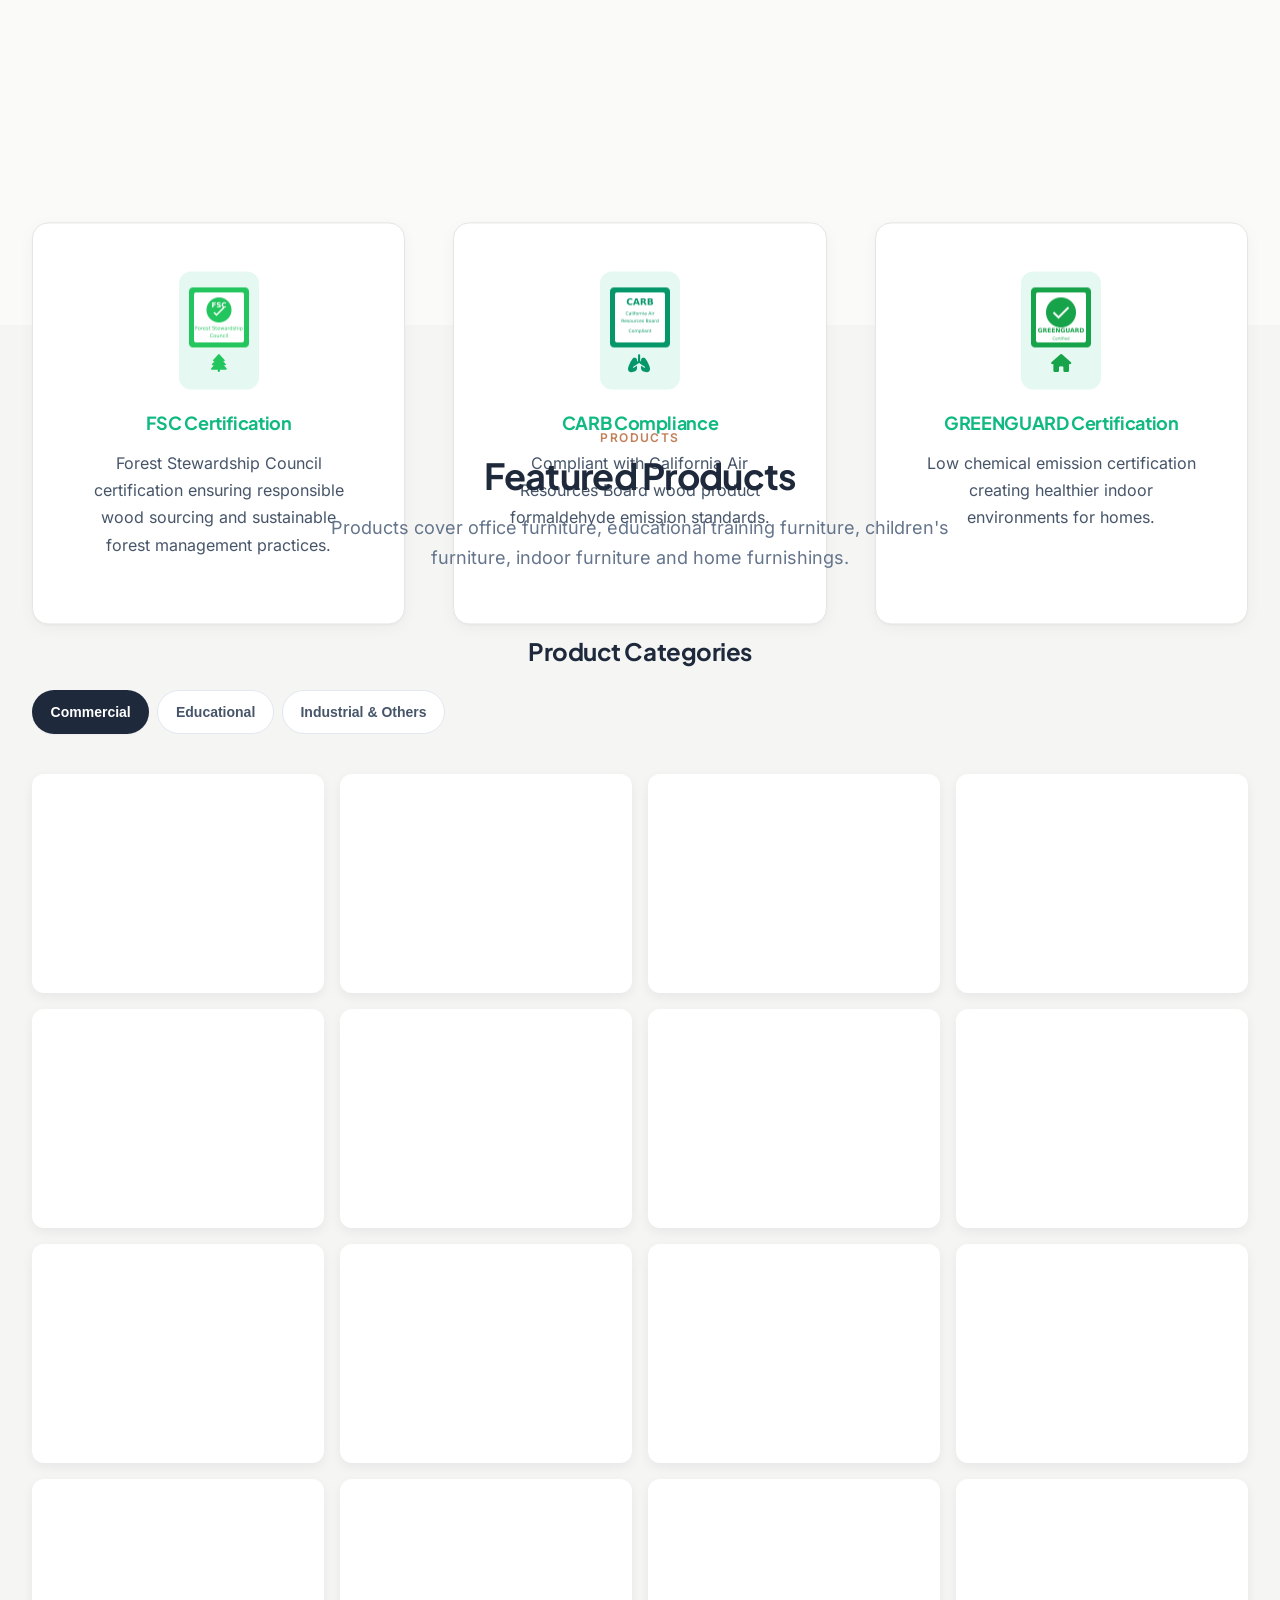
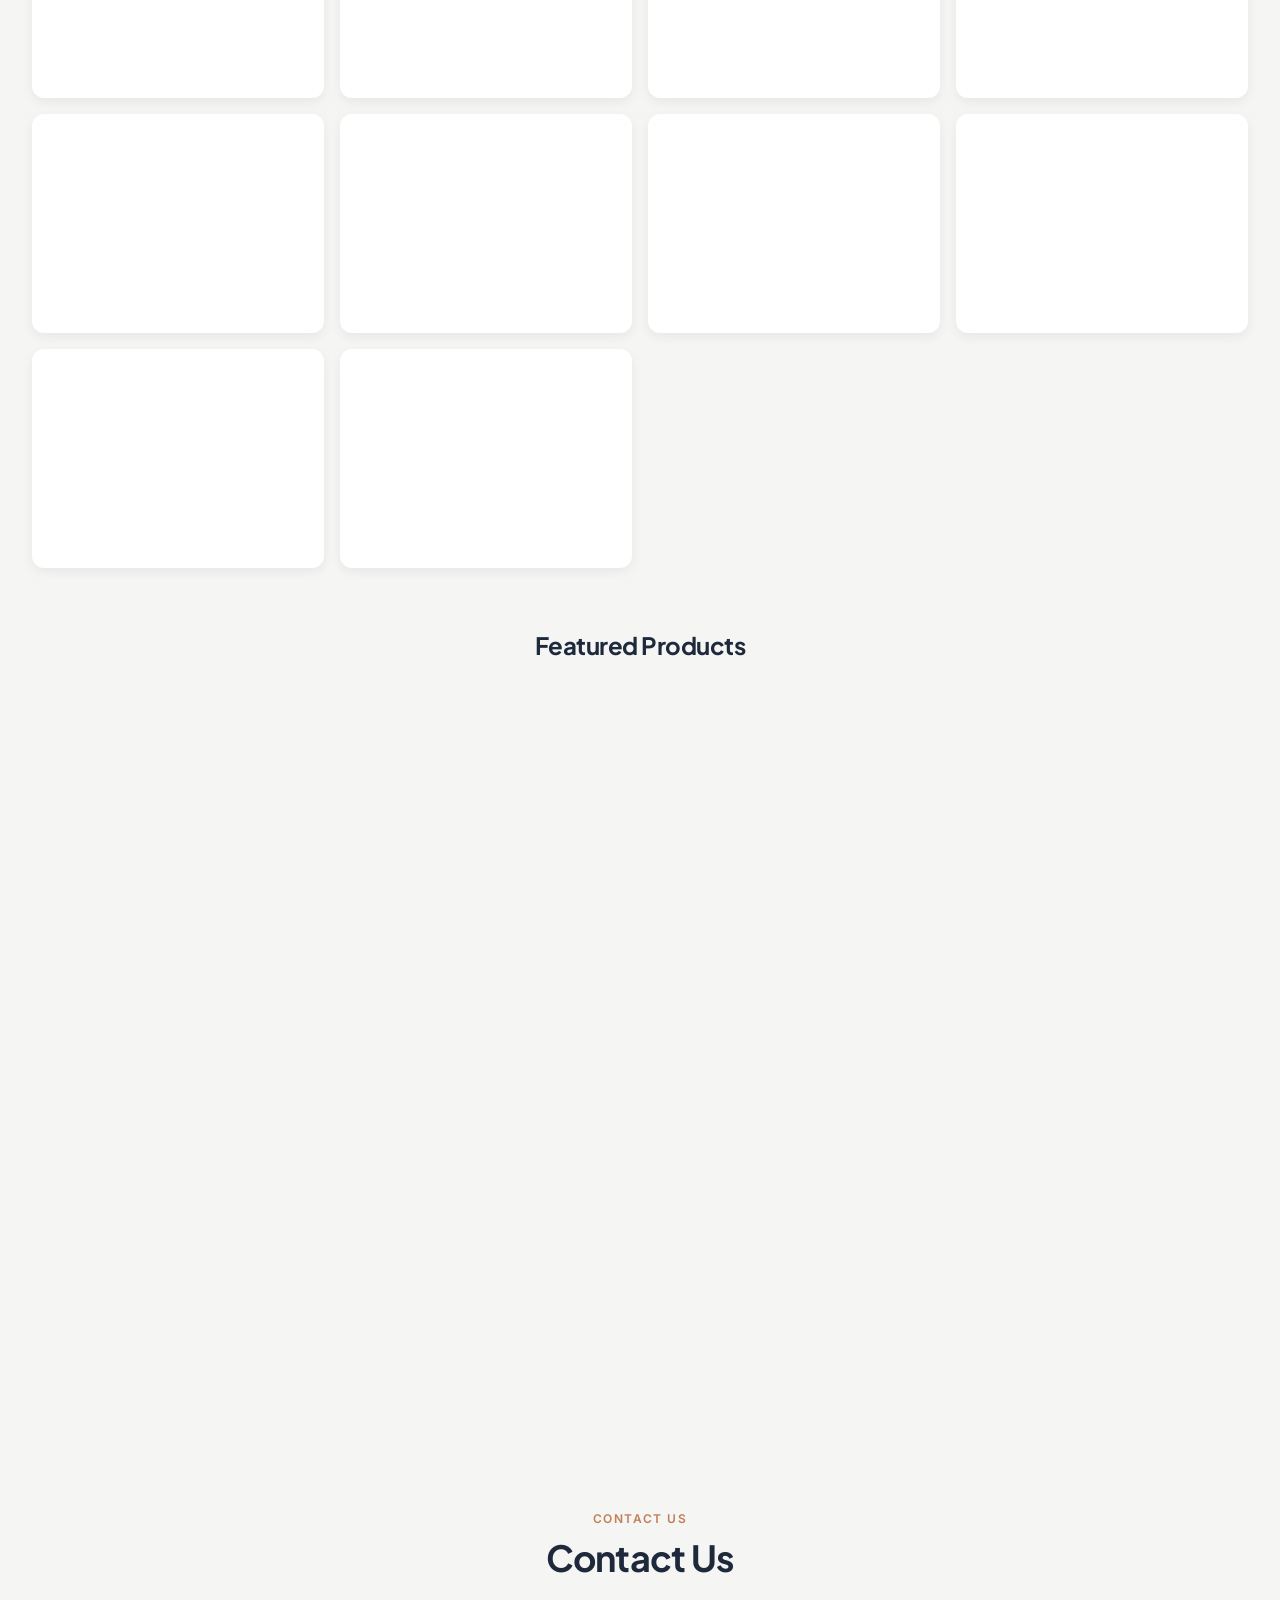
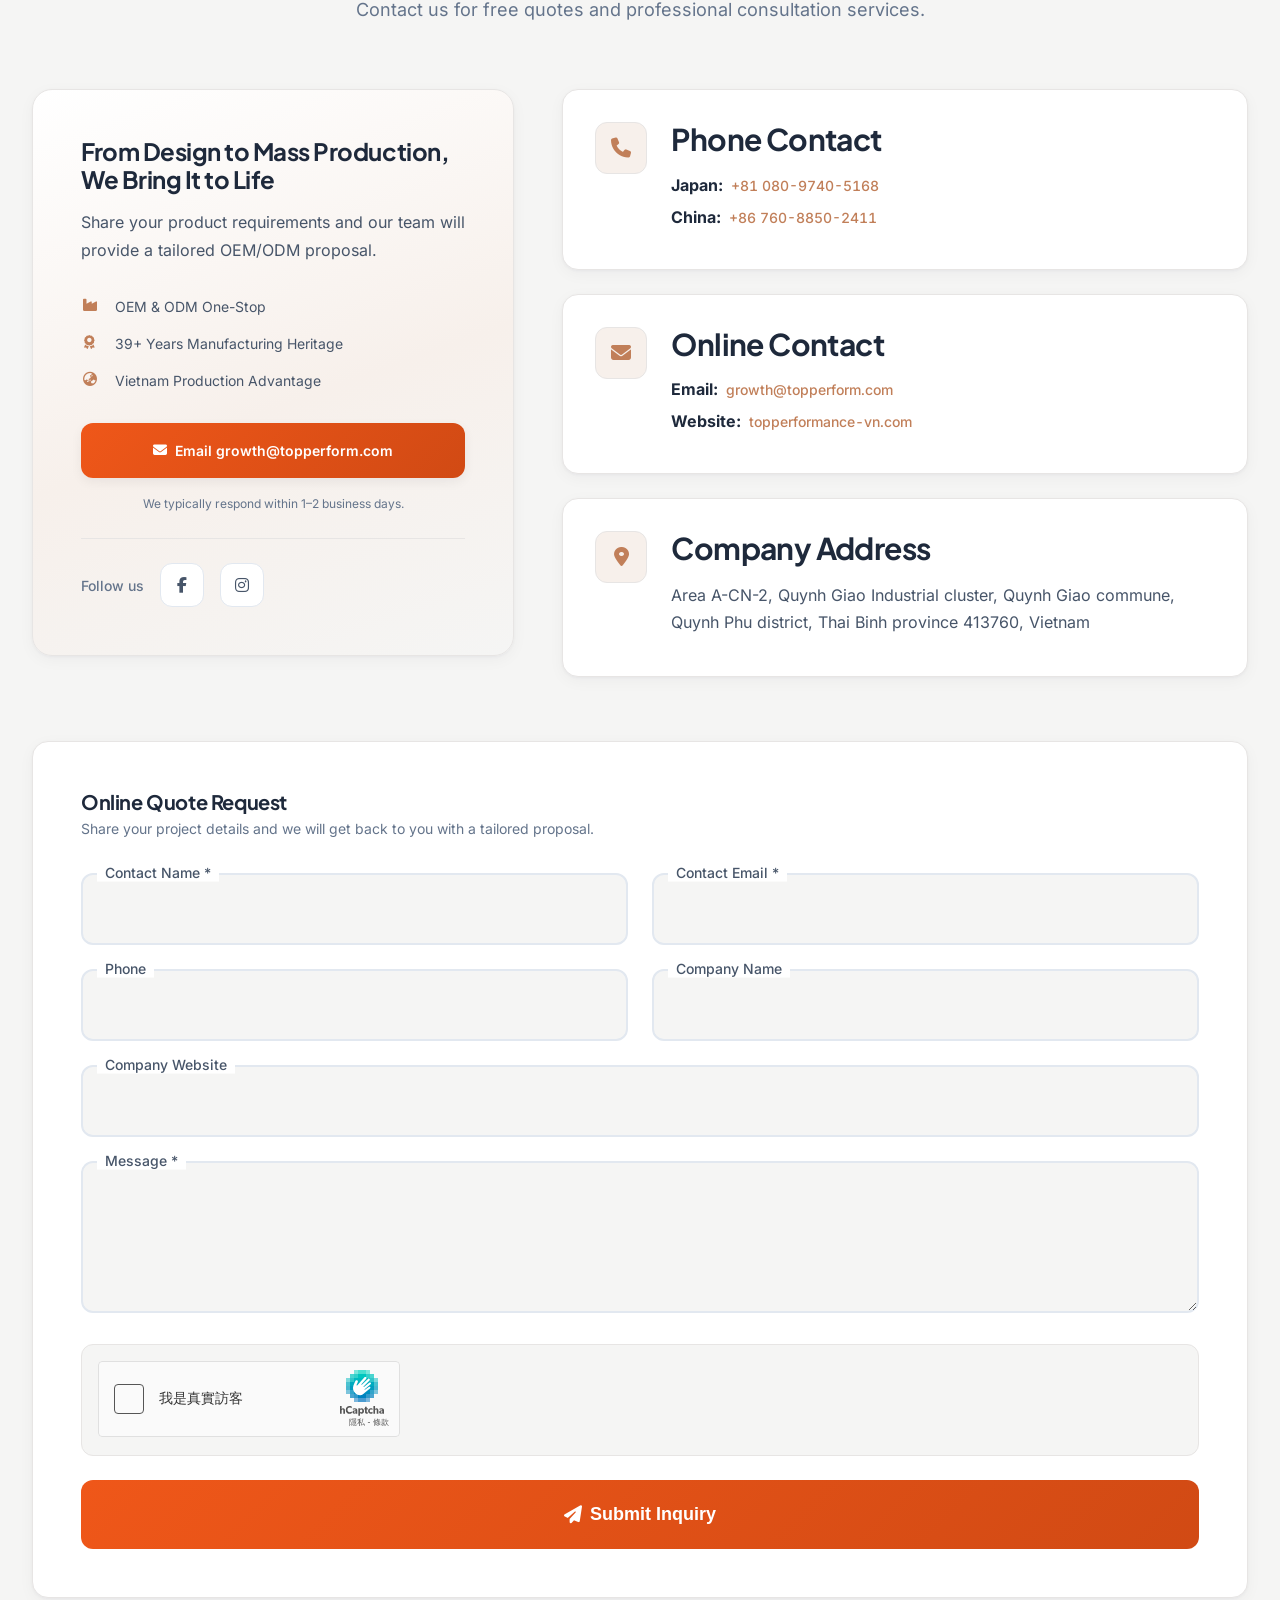
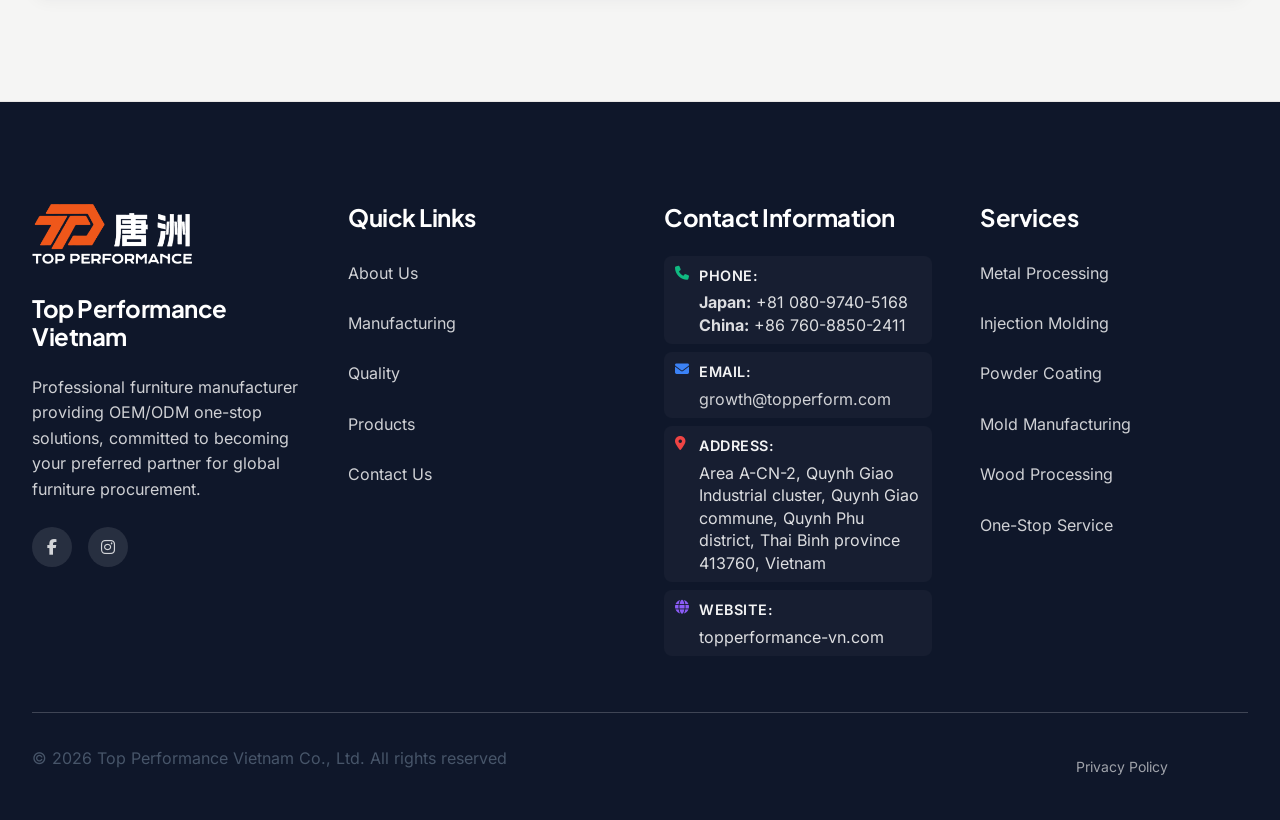
==== commit cf159bd9: "修正網站小圖示 404，並在結構化資料補上完整工廠地址 Co-Authored-By: Claude Opus 5.5 <noreply@anthropic.com> Claude-Session: " ====
--- a/index.html
+++ b/index.html
@@ -56,7 +56,8 @@
     </script>
     
     <!-- Favicon -->
-    <link rel="icon" type="image/png" href="favicon.ico">
+    <link rel="icon" type="image/png" href="favicon.png">
+    <link rel="apple-touch-icon" href="favicon.png">
     
     <style>
         html { font-size: 16px; }
@@ -81,9 +82,11 @@
         "description": "Professional furniture manufacturer providing OEM/ODM one-stop solutions",
         "address": {
             "@type": "PostalAddress",
-            "addressCountry": "VN",
+            "streetAddress": "Area A-CN-2, Quynh Giao Industrial cluster, Quynh Giao commune",
+            "addressLocality": "Quynh Phu district",
             "addressRegion": "Thai Binh Province",
-            "addressLocality": "Quynh Phu district"
+            "postalCode": "413760",
+            "addressCountry": "VN"
         },
         "contactPoint": [
             {
--- a/fonts/plus-jakarta-sans.css
+++ b/fonts/plus-jakarta-sans.css
@@ -1,15 +1,61 @@
+/* Self-hosted from @fontsource (SIL Open Font License 1.1, see fonts/OFL-*.txt). Subsets: latin, latin-ext, vietnamese. */
+
+/* plus-jakarta-sans-vietnamese-600-normal */
 @font-face {
   font-family: 'Plus Jakarta Sans';
   font-style: normal;
+  font-display: swap;
   font-weight: 600;
-  font-display: swap;
-  src: url('./plus-jakarta-sans-latin-600.woff2') format('woff2');
+  src: url('./plus-jakarta-sans-vietnamese-600-normal.woff2') format('woff2');
+  unicode-range: U+0102-0103,U+0110-0111,U+0128-0129,U+0168-0169,U+01A0-01A1,U+01AF-01B0,U+0300-0301,U+0303-0304,U+0308-0309,U+0323,U+0329,U+1EA0-1EF9,U+20AB;
 }
 
+/* plus-jakarta-sans-latin-ext-600-normal */
 @font-face {
   font-family: 'Plus Jakarta Sans';
   font-style: normal;
+  font-display: swap;
+  font-weight: 600;
+  src: url('./plus-jakarta-sans-latin-ext-600-normal.woff2') format('woff2');
+  unicode-range: U+0100-02BA,U+02BD-02C5,U+02C7-02CC,U+02CE-02D7,U+02DD-02FF,U+0304,U+0308,U+0329,U+1D00-1DBF,U+1E00-1E9F,U+1EF2-1EFF,U+2020,U+20A0-20AB,U+20AD-20C0,U+2113,U+2C60-2C7F,U+A720-A7FF;
+}
+
+/* plus-jakarta-sans-latin-600-normal */
+@font-face {
+  font-family: 'Plus Jakarta Sans';
+  font-style: normal;
+  font-display: swap;
+  font-weight: 600;
+  src: url('./plus-jakarta-sans-latin-600-normal.woff2') format('woff2');
+  unicode-range: U+0000-00FF,U+0131,U+0152-0153,U+02BB-02BC,U+02C6,U+02DA,U+02DC,U+0304,U+0308,U+0329,U+2000-206F,U+20AC,U+2122,U+2191,U+2193,U+2212,U+2215,U+FEFF,U+FFFD;
+}
+
+/* plus-jakarta-sans-vietnamese-700-normal */
+@font-face {
+  font-family: 'Plus Jakarta Sans';
+  font-style: normal;
+  font-display: swap;
   font-weight: 700;
+  src: url('./plus-jakarta-sans-vietnamese-700-normal.woff2') format('woff2');
+  unicode-range: U+0102-0103,U+0110-0111,U+0128-0129,U+0168-0169,U+01A0-01A1,U+01AF-01B0,U+0300-0301,U+0303-0304,U+0308-0309,U+0323,U+0329,U+1EA0-1EF9,U+20AB;
+}
+
+/* plus-jakarta-sans-latin-ext-700-normal */
+@font-face {
+  font-family: 'Plus Jakarta Sans';
+  font-style: normal;
   font-display: swap;
-  src: url('./plus-jakarta-sans-latin-700.woff2') format('woff2');
+  font-weight: 700;
+  src: url('./plus-jakarta-sans-latin-ext-700-normal.woff2') format('woff2');
+  unicode-range: U+0100-02BA,U+02BD-02C5,U+02C7-02CC,U+02CE-02D7,U+02DD-02FF,U+0304,U+0308,U+0329,U+1D00-1DBF,U+1E00-1E9F,U+1EF2-1EFF,U+2020,U+20A0-20AB,U+20AD-20C0,U+2113,U+2C60-2C7F,U+A720-A7FF;
 }
+
+/* plus-jakarta-sans-latin-700-normal */
+@font-face {
+  font-family: 'Plus Jakarta Sans';
+  font-style: normal;
+  font-display: swap;
+  font-weight: 700;
+  src: url('./plus-jakarta-sans-latin-700-normal.woff2') format('woff2');
+  unicode-range: U+0000-00FF,U+0131,U+0152-0153,U+02BB-02BC,U+02C6,U+02DA,U+02DC,U+0304,U+0308,U+0329,U+2000-206F,U+20AC,U+2122,U+2191,U+2193,U+2212,U+2215,U+FEFF,U+FFFD;
+}
--- a/fonts/inter.css
+++ b/fonts/inter.css
@@ -1,42 +1,181 @@
+/* Self-hosted from @fontsource (SIL Open Font License 1.1, see fonts/OFL-*.txt). Subsets: latin, latin-ext, vietnamese. */
+
+/* inter-vietnamese-300-normal */
 @font-face {
   font-family: 'Inter';
   font-style: normal;
+  font-display: swap;
   font-weight: 300;
-  font-display: swap;
-  src: url('./inter-300.ttf') format('truetype');
+  src: url('./inter-vietnamese-300-normal.woff2') format('woff2');
+  unicode-range: U+0102-0103,U+0110-0111,U+0128-0129,U+0168-0169,U+01A0-01A1,U+01AF-01B0,U+0300-0301,U+0303-0304,U+0308-0309,U+0323,U+0329,U+1EA0-1EF9,U+20AB;
 }
+
+/* inter-latin-ext-300-normal */
 @font-face {
   font-family: 'Inter';
   font-style: normal;
-  font-weight: 400;
   font-display: swap;
-  src: url('./inter-400.ttf') format('truetype');
+  font-weight: 300;
+  src: url('./inter-latin-ext-300-normal.woff2') format('woff2');
+  unicode-range: U+0100-02BA,U+02BD-02C5,U+02C7-02CC,U+02CE-02D7,U+02DD-02FF,U+0304,U+0308,U+0329,U+1D00-1DBF,U+1E00-1E9F,U+1EF2-1EFF,U+2020,U+20A0-20AB,U+20AD-20C0,U+2113,U+2C60-2C7F,U+A720-A7FF;
 }
+
+/* inter-latin-300-normal */
 @font-face {
   font-family: 'Inter';
   font-style: normal;
-  font-weight: 500;
   font-display: swap;
-  src: url('./inter-500.ttf') format('truetype');
+  font-weight: 300;
+  src: url('./inter-latin-300-normal.woff2') format('woff2');
+  unicode-range: U+0000-00FF,U+0131,U+0152-0153,U+02BB-02BC,U+02C6,U+02DA,U+02DC,U+0304,U+0308,U+0329,U+2000-206F,U+20AC,U+2122,U+2191,U+2193,U+2212,U+2215,U+FEFF,U+FFFD;
 }
+
+/* inter-vietnamese-400-normal */
 @font-face {
   font-family: 'Inter';
   font-style: normal;
-  font-weight: 600;
   font-display: swap;
-  src: url('./inter-600.ttf') format('truetype');
+  font-weight: 400;
+  src: url('./inter-vietnamese-400-normal.woff2') format('woff2');
+  unicode-range: U+0102-0103,U+0110-0111,U+0128-0129,U+0168-0169,U+01A0-01A1,U+01AF-01B0,U+0300-0301,U+0303-0304,U+0308-0309,U+0323,U+0329,U+1EA0-1EF9,U+20AB;
 }
+
+/* inter-latin-ext-400-normal */
 @font-face {
   font-family: 'Inter';
   font-style: normal;
-  font-weight: 700;
   font-display: swap;
-  src: url('./inter-700.ttf') format('truetype');
+  font-weight: 400;
+  src: url('./inter-latin-ext-400-normal.woff2') format('woff2');
+  unicode-range: U+0100-02BA,U+02BD-02C5,U+02C7-02CC,U+02CE-02D7,U+02DD-02FF,U+0304,U+0308,U+0329,U+1D00-1DBF,U+1E00-1E9F,U+1EF2-1EFF,U+2020,U+20A0-20AB,U+20AD-20C0,U+2113,U+2C60-2C7F,U+A720-A7FF;
 }
+
+/* inter-latin-400-normal */
 @font-face {
   font-family: 'Inter';
   font-style: normal;
+  font-display: swap;
+  font-weight: 400;
+  src: url('./inter-latin-400-normal.woff2') format('woff2');
+  unicode-range: U+0000-00FF,U+0131,U+0152-0153,U+02BB-02BC,U+02C6,U+02DA,U+02DC,U+0304,U+0308,U+0329,U+2000-206F,U+20AC,U+2122,U+2191,U+2193,U+2212,U+2215,U+FEFF,U+FFFD;
+}
+
+/* inter-vietnamese-500-normal */
+@font-face {
+  font-family: 'Inter';
+  font-style: normal;
+  font-display: swap;
+  font-weight: 500;
+  src: url('./inter-vietnamese-500-normal.woff2') format('woff2');
+  unicode-range: U+0102-0103,U+0110-0111,U+0128-0129,U+0168-0169,U+01A0-01A1,U+01AF-01B0,U+0300-0301,U+0303-0304,U+0308-0309,U+0323,U+0329,U+1EA0-1EF9,U+20AB;
+}
+
+/* inter-latin-ext-500-normal */
+@font-face {
+  font-family: 'Inter';
+  font-style: normal;
+  font-display: swap;
+  font-weight: 500;
+  src: url('./inter-latin-ext-500-normal.woff2') format('woff2');
+  unicode-range: U+0100-02BA,U+02BD-02C5,U+02C7-02CC,U+02CE-02D7,U+02DD-02FF,U+0304,U+0308,U+0329,U+1D00-1DBF,U+1E00-1E9F,U+1EF2-1EFF,U+2020,U+20A0-20AB,U+20AD-20C0,U+2113,U+2C60-2C7F,U+A720-A7FF;
+}
+
+/* inter-latin-500-normal */
+@font-face {
+  font-family: 'Inter';
+  font-style: normal;
+  font-display: swap;
+  font-weight: 500;
+  src: url('./inter-latin-500-normal.woff2') format('woff2');
+  unicode-range: U+0000-00FF,U+0131,U+0152-0153,U+02BB-02BC,U+02C6,U+02DA,U+02DC,U+0304,U+0308,U+0329,U+2000-206F,U+20AC,U+2122,U+2191,U+2193,U+2212,U+2215,U+FEFF,U+FFFD;
+}
+
+/* inter-vietnamese-600-normal */
+@font-face {
+  font-family: 'Inter';
+  font-style: normal;
+  font-display: swap;
+  font-weight: 600;
+  src: url('./inter-vietnamese-600-normal.woff2') format('woff2');
+  unicode-range: U+0102-0103,U+0110-0111,U+0128-0129,U+0168-0169,U+01A0-01A1,U+01AF-01B0,U+0300-0301,U+0303-0304,U+0308-0309,U+0323,U+0329,U+1EA0-1EF9,U+20AB;
+}
+
+/* inter-latin-ext-600-normal */
+@font-face {
+  font-family: 'Inter';
+  font-style: normal;
+  font-display: swap;
+  font-weight: 600;
+  src: url('./inter-latin-ext-600-normal.woff2') format('woff2');
+  unicode-range: U+0100-02BA,U+02BD-02C5,U+02C7-02CC,U+02CE-02D7,U+02DD-02FF,U+0304,U+0308,U+0329,U+1D00-1DBF,U+1E00-1E9F,U+1EF2-1EFF,U+2020,U+20A0-20AB,U+20AD-20C0,U+2113,U+2C60-2C7F,U+A720-A7FF;
+}
+
+/* inter-latin-600-normal */
+@font-face {
+  font-family: 'Inter';
+  font-style: normal;
+  font-display: swap;
+  font-weight: 600;
+  src: url('./inter-latin-600-normal.woff2') format('woff2');
+  unicode-range: U+0000-00FF,U+0131,U+0152-0153,U+02BB-02BC,U+02C6,U+02DA,U+02DC,U+0304,U+0308,U+0329,U+2000-206F,U+20AC,U+2122,U+2191,U+2193,U+2212,U+2215,U+FEFF,U+FFFD;
+}
+
+/* inter-vietnamese-700-normal */
+@font-face {
+  font-family: 'Inter';
+  font-style: normal;
+  font-display: swap;
+  font-weight: 700;
+  src: url('./inter-vietnamese-700-normal.woff2') format('woff2');
+  unicode-range: U+0102-0103,U+0110-0111,U+0128-0129,U+0168-0169,U+01A0-01A1,U+01AF-01B0,U+0300-0301,U+0303-0304,U+0308-0309,U+0323,U+0329,U+1EA0-1EF9,U+20AB;
+}
+
+/* inter-latin-ext-700-normal */
+@font-face {
+  font-family: 'Inter';
+  font-style: normal;
+  font-display: swap;
+  font-weight: 700;
+  src: url('./inter-latin-ext-700-normal.woff2') format('woff2');
+  unicode-range: U+0100-02BA,U+02BD-02C5,U+02C7-02CC,U+02CE-02D7,U+02DD-02FF,U+0304,U+0308,U+0329,U+1D00-1DBF,U+1E00-1E9F,U+1EF2-1EFF,U+2020,U+20A0-20AB,U+20AD-20C0,U+2113,U+2C60-2C7F,U+A720-A7FF;
+}
+
+/* inter-latin-700-normal */
+@font-face {
+  font-family: 'Inter';
+  font-style: normal;
+  font-display: swap;
+  font-weight: 700;
+  src: url('./inter-latin-700-normal.woff2') format('woff2');
+  unicode-range: U+0000-00FF,U+0131,U+0152-0153,U+02BB-02BC,U+02C6,U+02DA,U+02DC,U+0304,U+0308,U+0329,U+2000-206F,U+20AC,U+2122,U+2191,U+2193,U+2212,U+2215,U+FEFF,U+FFFD;
+}
+
+/* inter-vietnamese-800-normal */
+@font-face {
+  font-family: 'Inter';
+  font-style: normal;
+  font-display: swap;
   font-weight: 800;
+  src: url('./inter-vietnamese-800-normal.woff2') format('woff2');
+  unicode-range: U+0102-0103,U+0110-0111,U+0128-0129,U+0168-0169,U+01A0-01A1,U+01AF-01B0,U+0300-0301,U+0303-0304,U+0308-0309,U+0323,U+0329,U+1EA0-1EF9,U+20AB;
+}
+
+/* inter-latin-ext-800-normal */
+@font-face {
+  font-family: 'Inter';
+  font-style: normal;
   font-display: swap;
-  src: url('./inter-800.ttf') format('truetype');
-}+  font-weight: 800;
+  src: url('./inter-latin-ext-800-normal.woff2') format('woff2');
+  unicode-range: U+0100-02BA,U+02BD-02C5,U+02C7-02CC,U+02CE-02D7,U+02DD-02FF,U+0304,U+0308,U+0329,U+1D00-1DBF,U+1E00-1E9F,U+1EF2-1EFF,U+2020,U+20A0-20AB,U+20AD-20C0,U+2113,U+2C60-2C7F,U+A720-A7FF;
+}
+
+/* inter-latin-800-normal */
+@font-face {
+  font-family: 'Inter';
+  font-style: normal;
+  font-display: swap;
+  font-weight: 800;
+  src: url('./inter-latin-800-normal.woff2') format('woff2');
+  unicode-range: U+0000-00FF,U+0131,U+0152-0153,U+02BB-02BC,U+02C6,U+02DA,U+02DC,U+0304,U+0308,U+0329,U+2000-206F,U+20AC,U+2122,U+2191,U+2193,U+2212,U+2215,U+FEFF,U+FFFD;
+}
